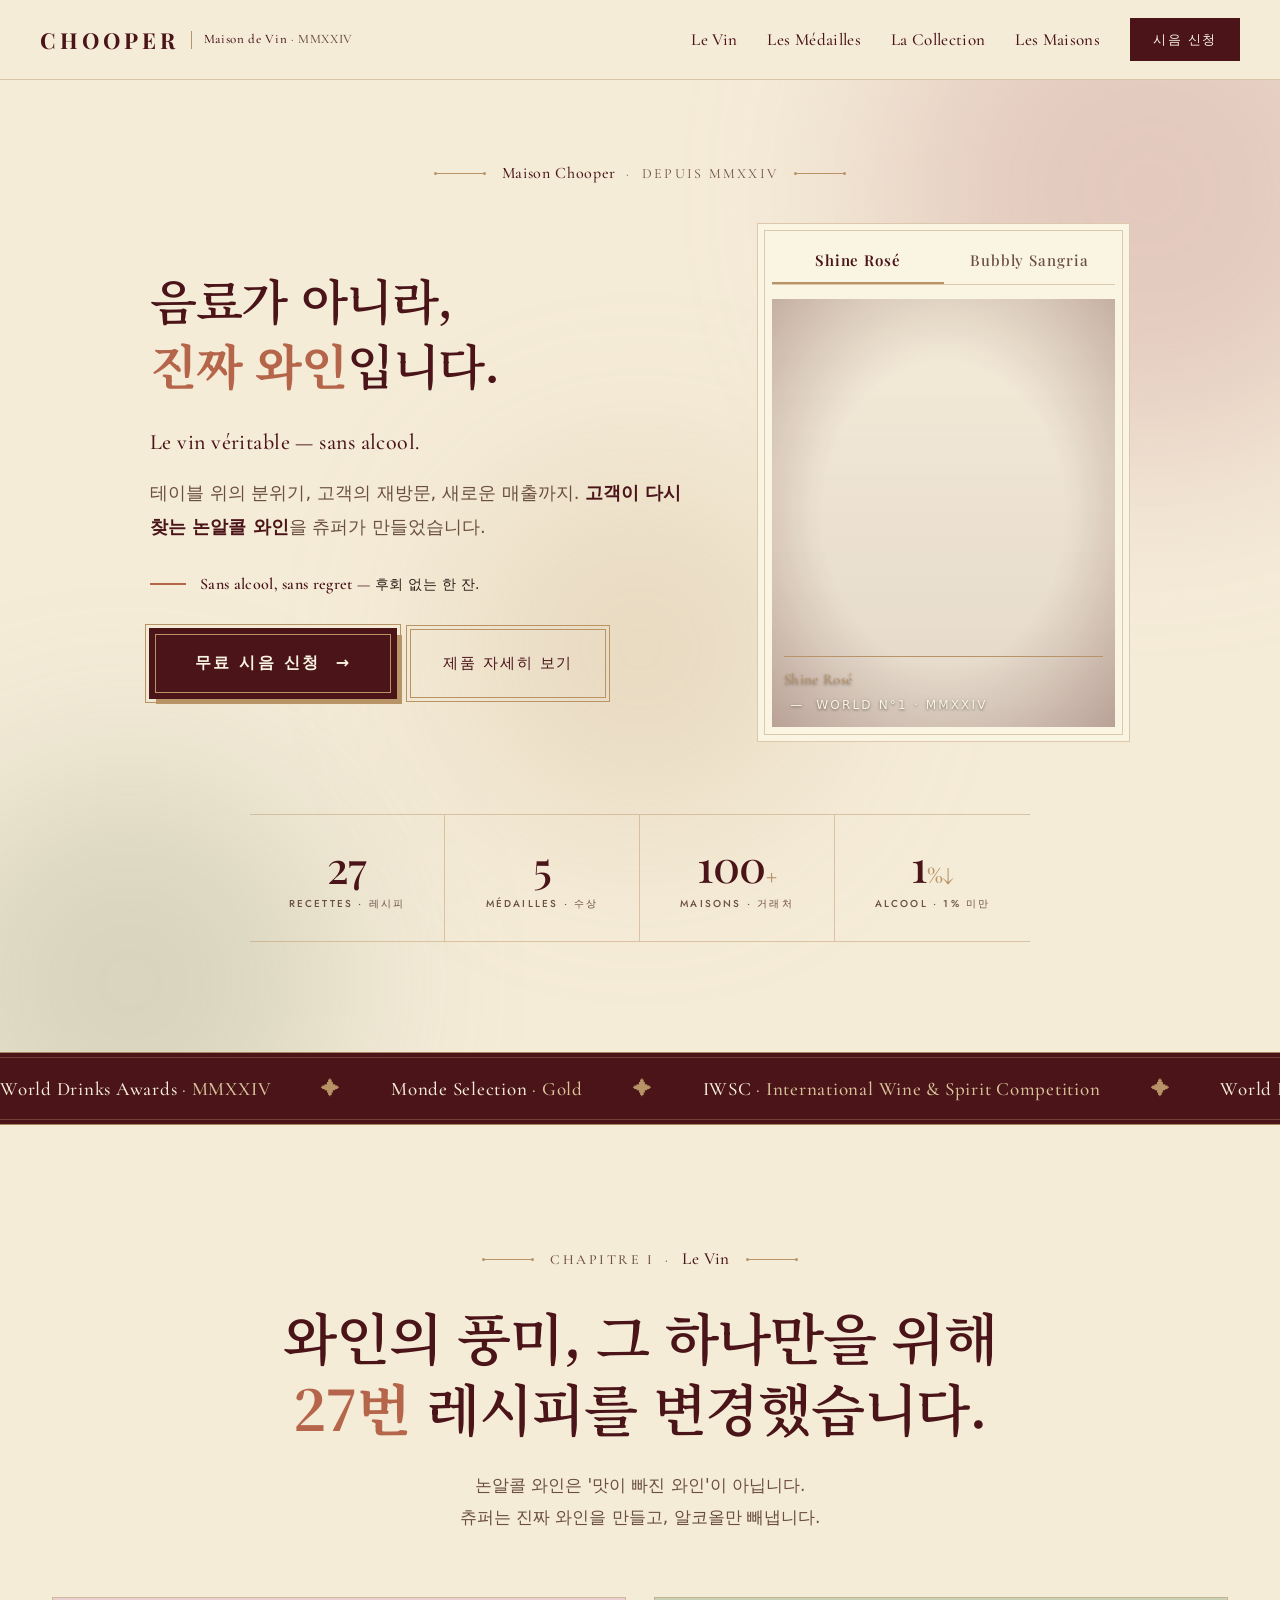
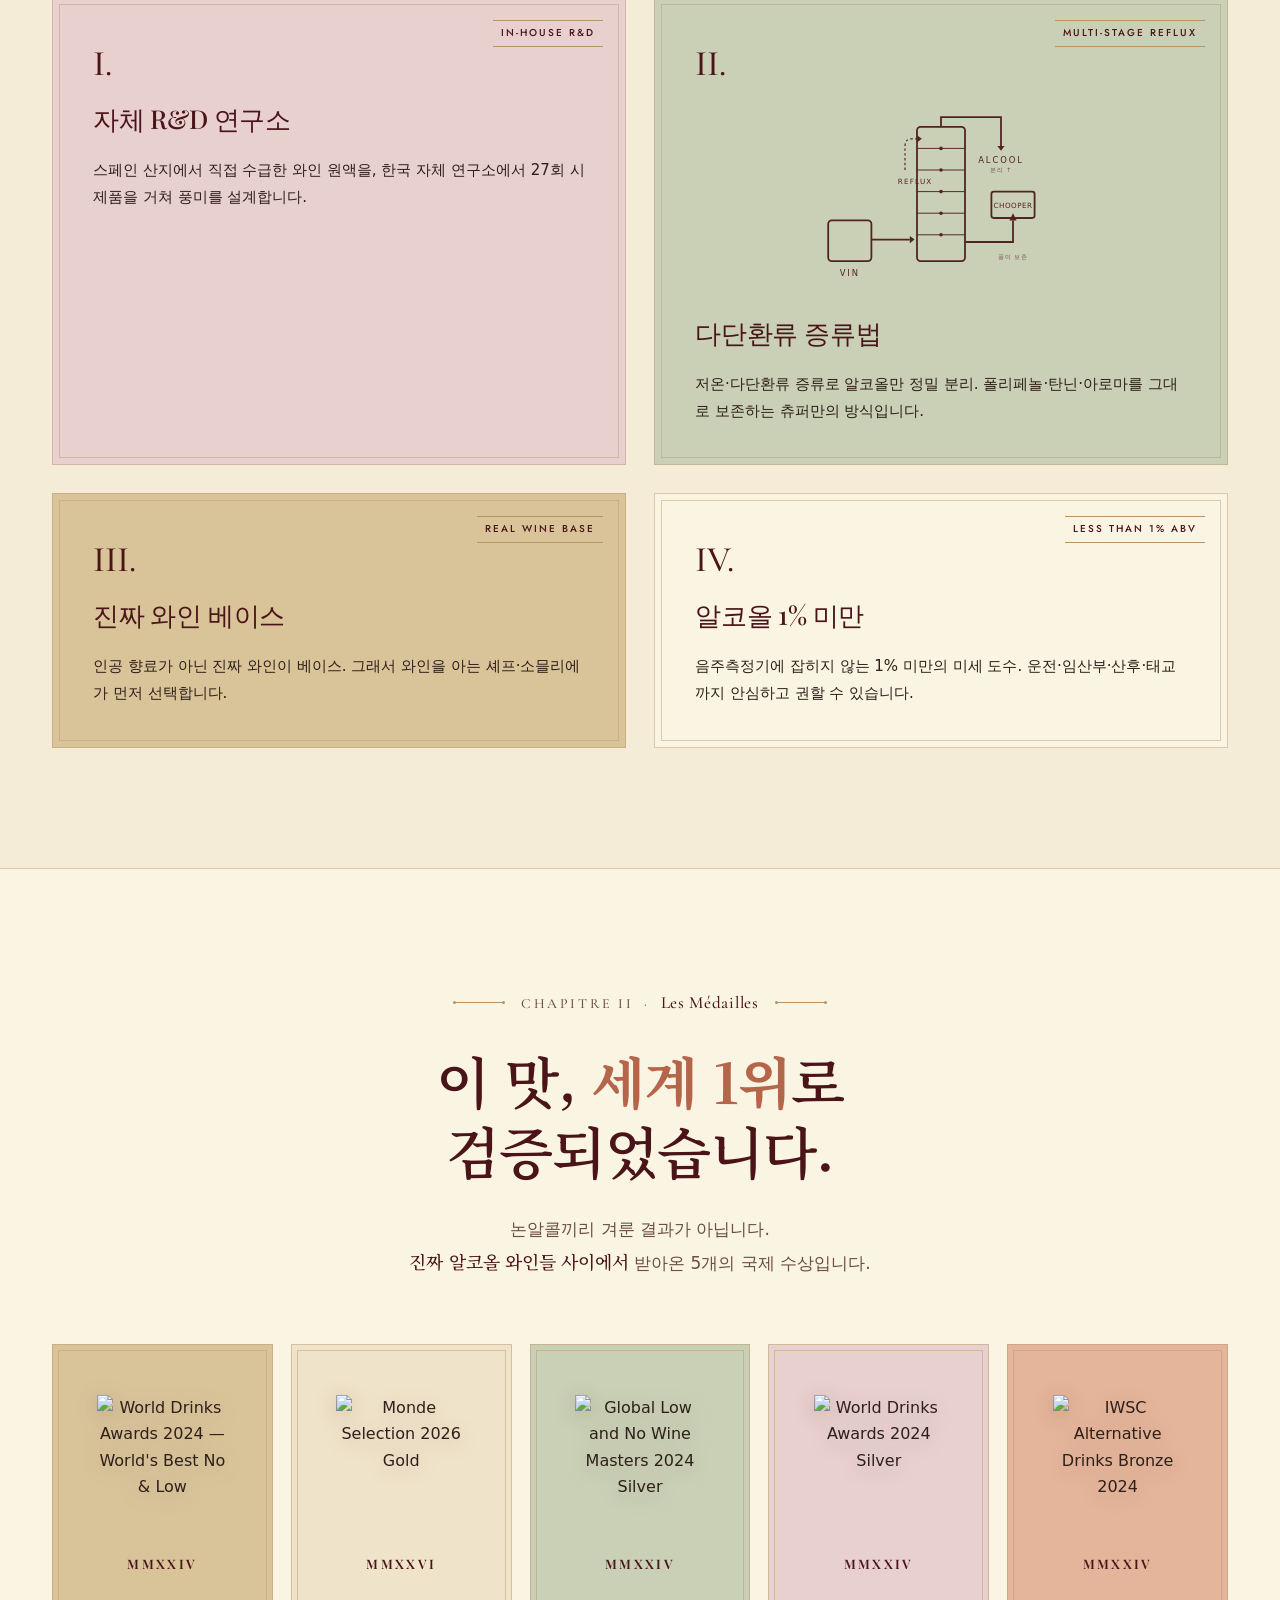
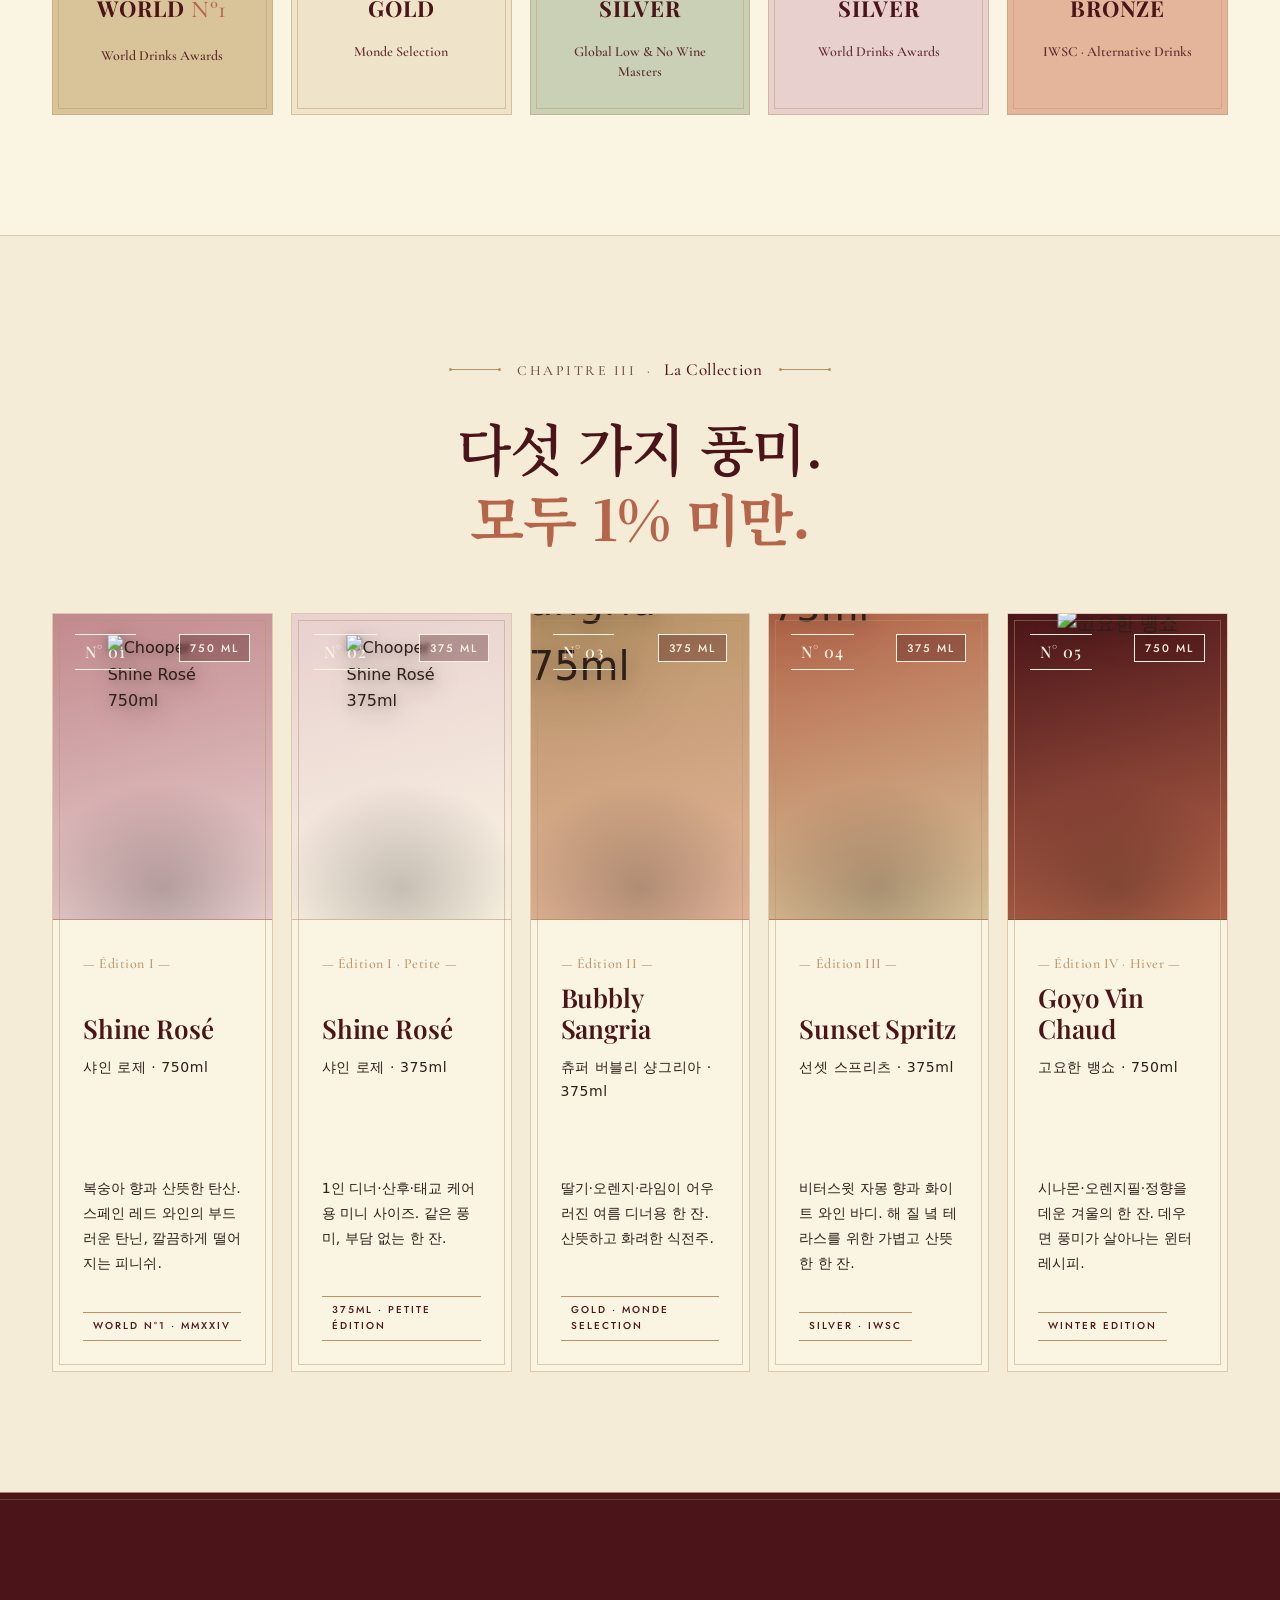
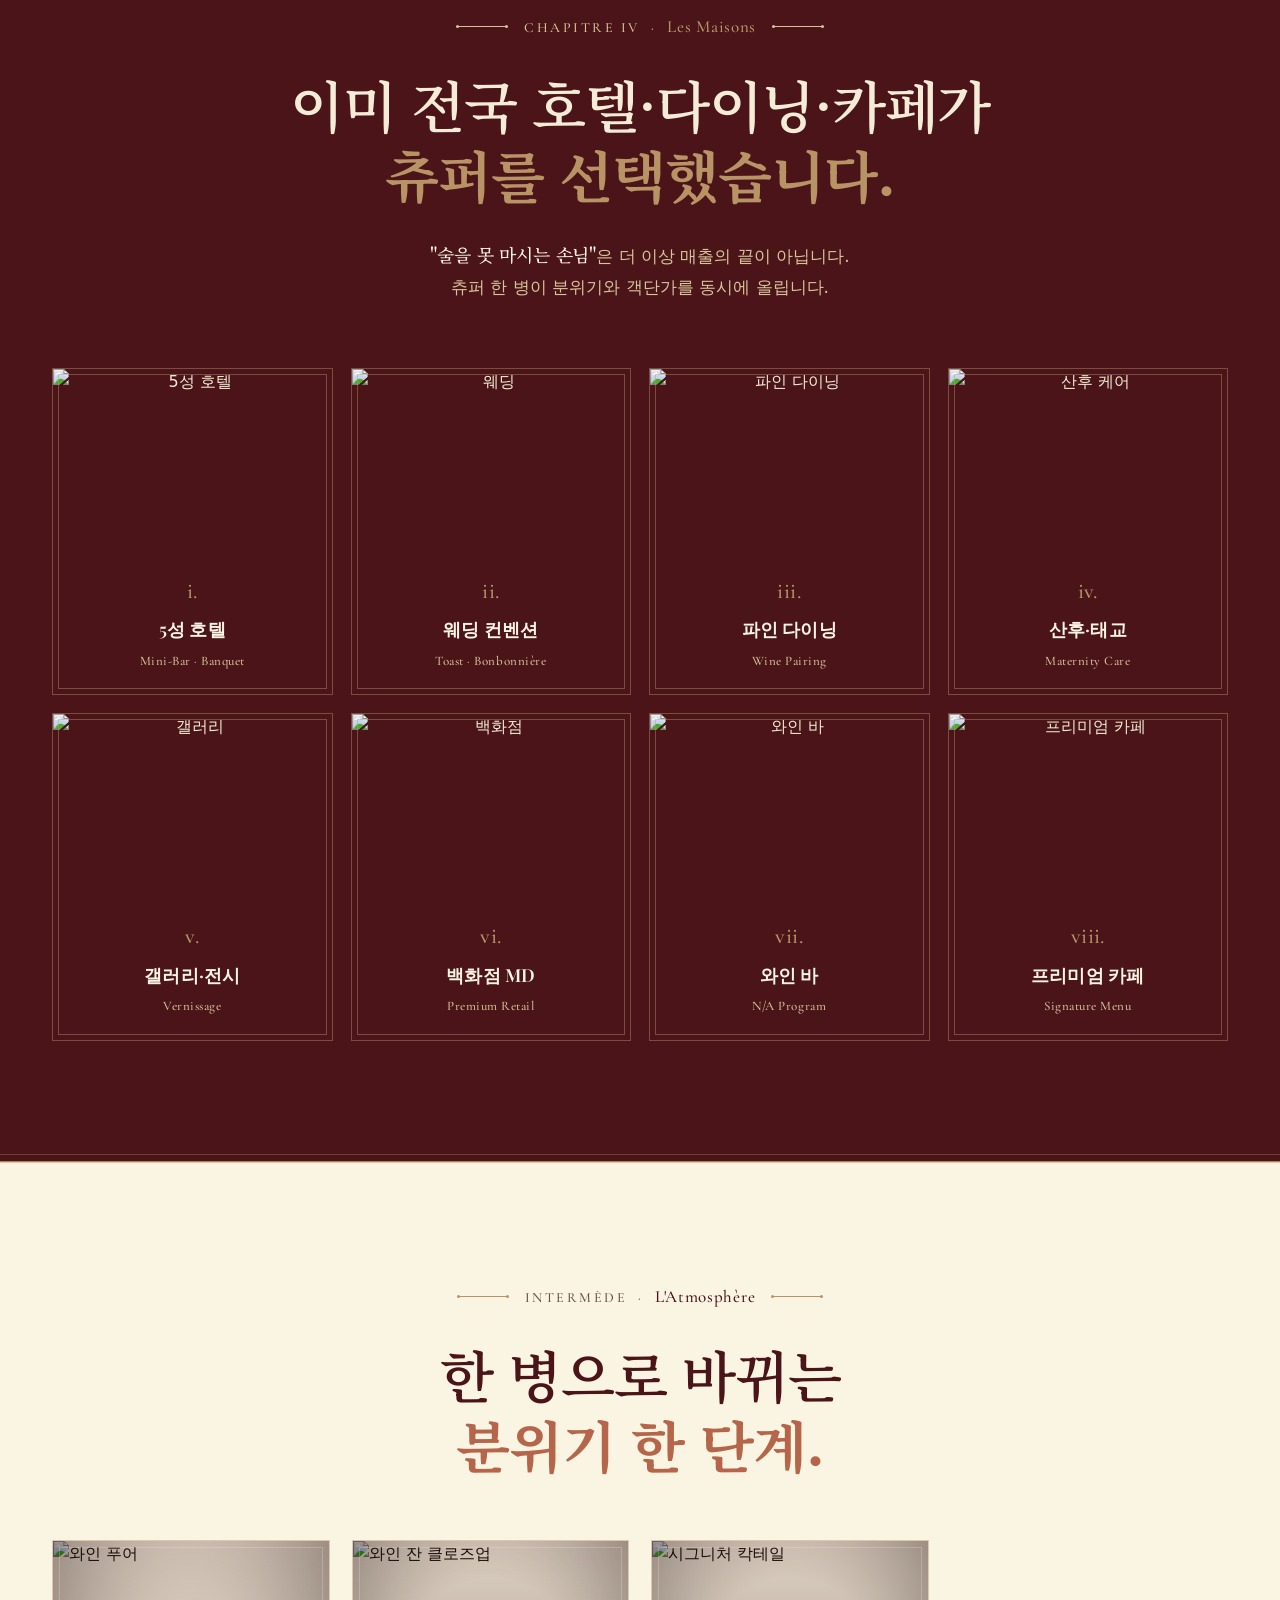
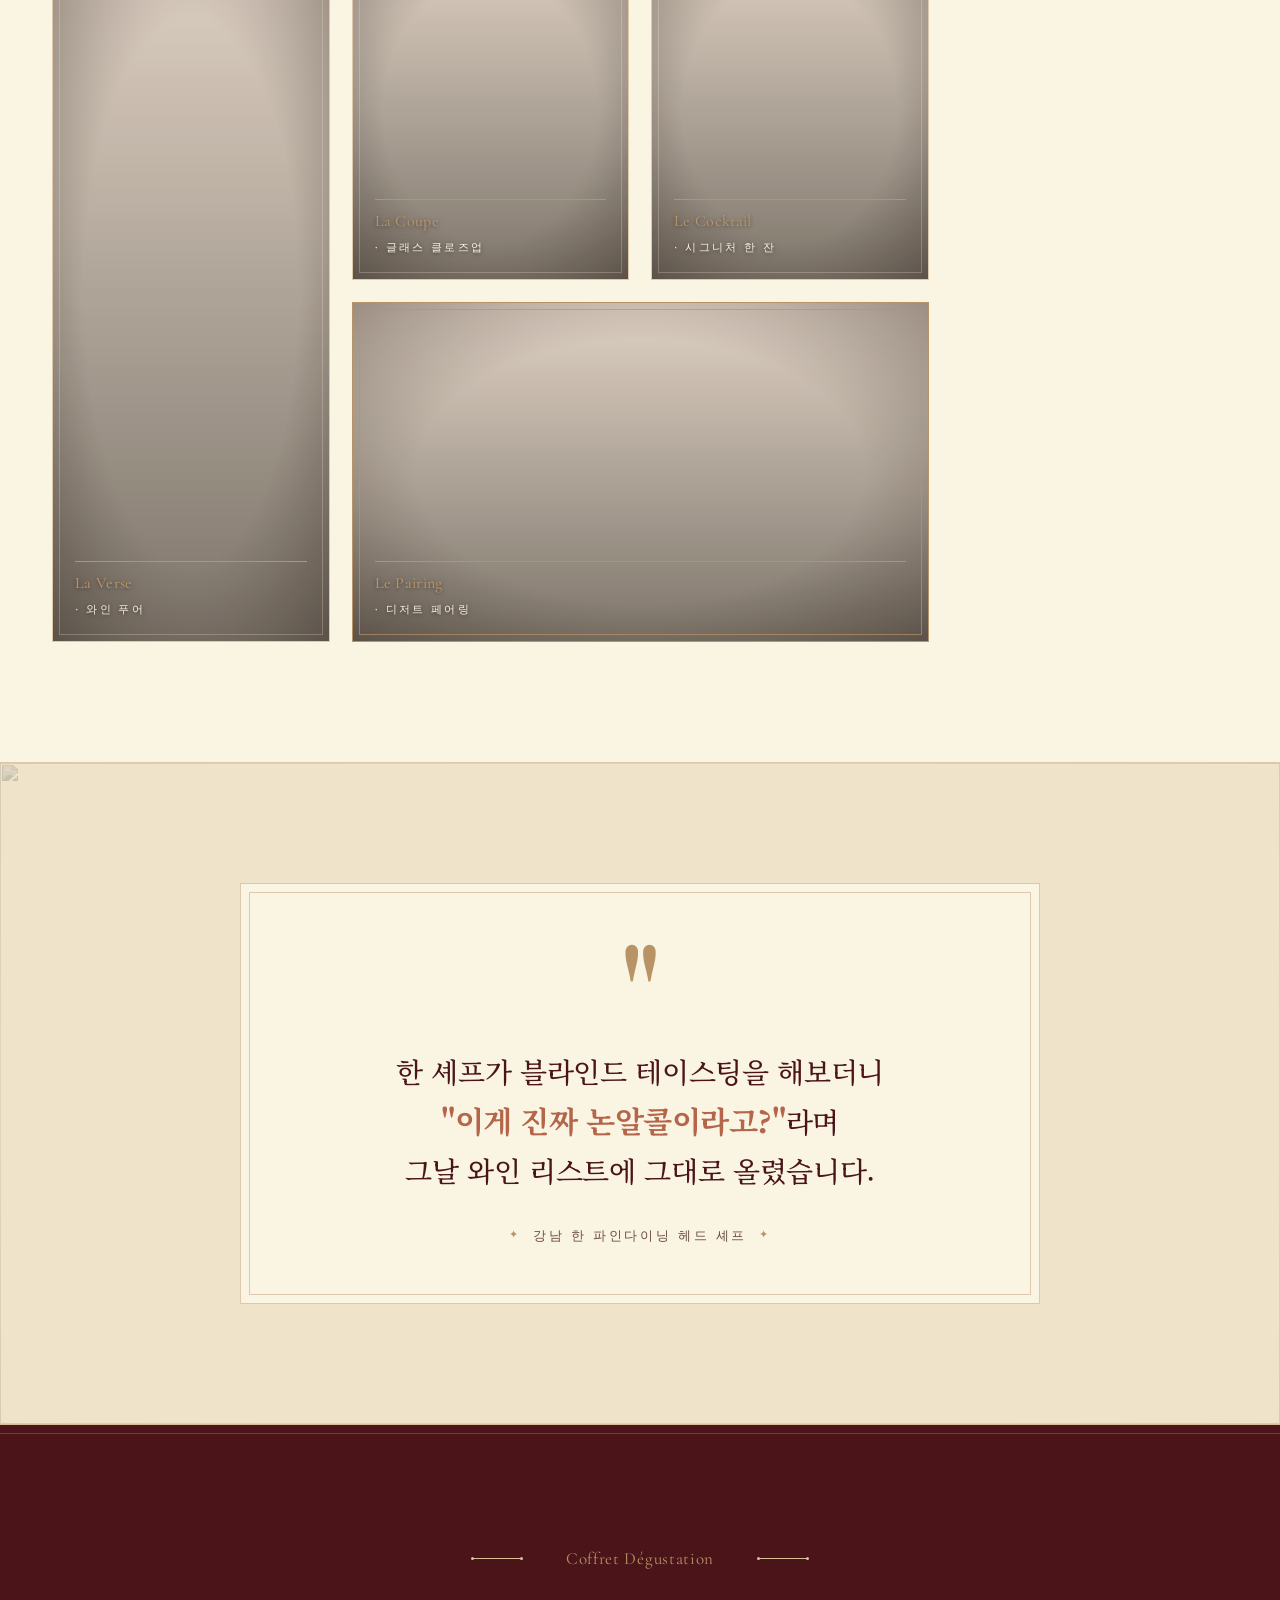
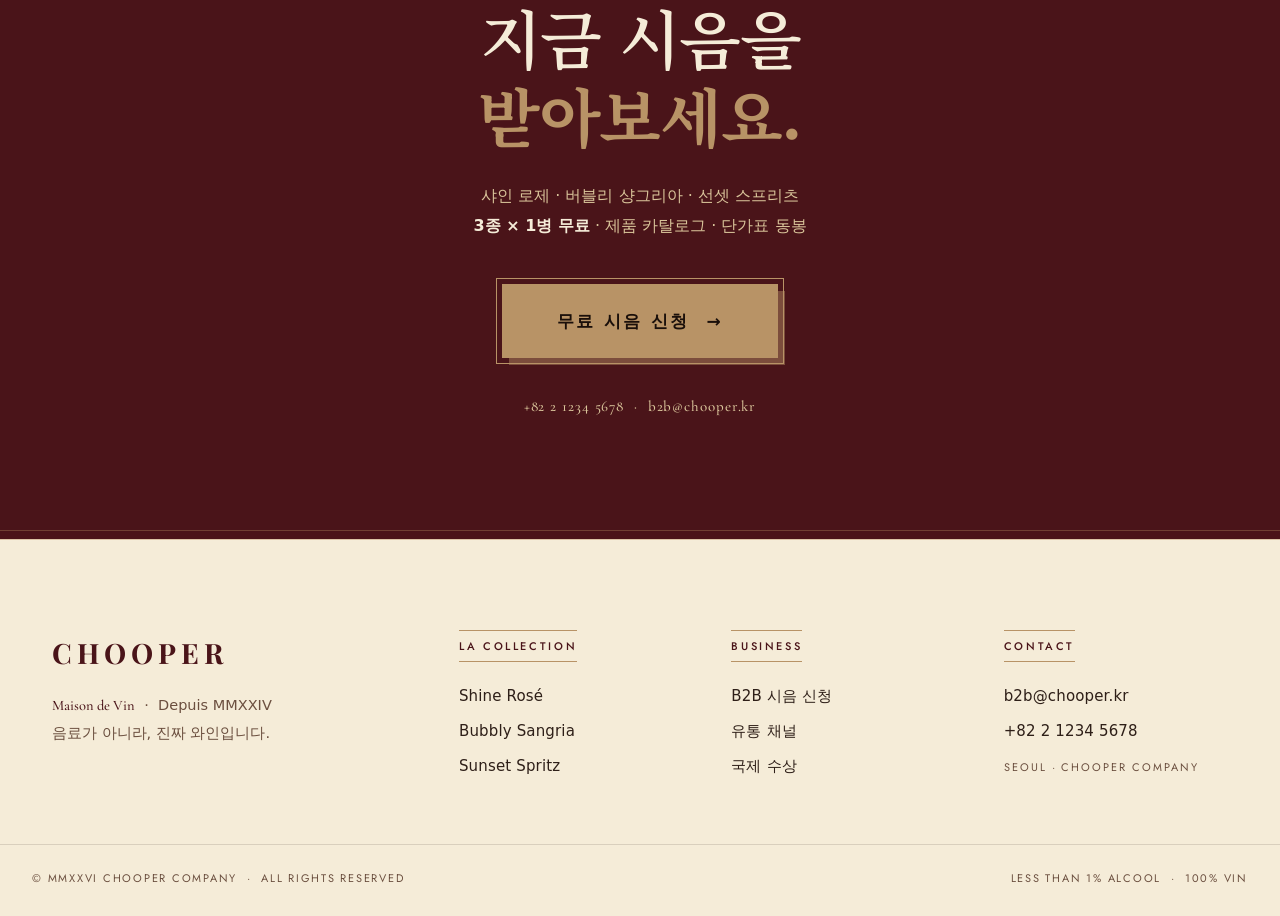
==== index.html @ 91d311ee "feat: 5개 실제 award 로고 (chooper-b2b 참조) + 5종 제품 누끼 Google Drive 호스팅으로 + quote 비디오 제거 - 메달 5장 모두 실제 PNG" ====
<!DOCTYPE html>
<html lang="ko">
<head>
<meta charset="UTF-8" />
<meta name="viewport" content="width=device-width, initial-scale=1.0" />
<title>CHOOPER · 음료가 아니라, 진짜 와인입니다 — B2B</title>
<meta name="description" content="고객이 다시 찾는 논알콜 와인. 테이블 위의 분위기, 고객의 재방문, 새로운 매출까지. 호텔·다이닝·카페·리조트 B2B 공급." />
<meta property="og:title" content="CHOOPER · Maison de Vin" />
<meta property="og:description" content="음료가 아니라, 진짜 와인입니다." />
<link rel="preconnect" href="https://fonts.googleapis.com">
<link rel="preconnect" href="https://fonts.gstatic.com" crossorigin>
<link href="https://fonts.googleapis.com/css2?family=Playfair+Display:ital,wght@0,400;0,500;0,700;0,900;1,400;1,500;1,700&family=Cormorant+Garamond:ital,wght@0,400;0,500;1,400;1,500;1,600&family=Jost:wght@300;400;500;600&family=Pretendard:wght@300;400;500;600;700;900&family=Noto+Serif+KR:wght@400;500;600;700;900&display=swap" rel="stylesheet">
<link rel="stylesheet" href="styles.css">
</head>
<body>

<!-- ─────────── NAV ─────────── -->
<header class="nav">
  <a href="#" class="brand">
    <span class="brand-name">CHOOPER</span>
    <span class="brand-divider"></span>
    <span class="brand-tag"><i>Maison de Vin</i> · MMXXIV</span>
  </a>
  <nav class="nav-links">
    <a href="#why">Le Vin</a>
    <a href="#awards">Les Médailles</a>
    <a href="#products">La Collection</a>
    <a href="#use">Les Maisons</a>
    <a href="inquiry.html" class="nav-cta">시음 신청</a>
  </nav>
</header>

<!-- ─────────── HERO ─────────── -->
<section class="hero">
  <div class="hero-bg">
    <span class="blob blob-pink"></span>
    <span class="blob blob-olive"></span>
    <span class="blob blob-mustard"></span>
  </div>

  <div class="hero-inner">
    <div class="hero-presenting">
      <span class="gold-rule"></span>
      <span><i>Maison Chooper</i> &nbsp;·&nbsp; Depuis MMXXIV</span>
      <span class="gold-rule"></span>
    </div>

    <div class="hero-grid">
      <div class="hero-copy">
        <h1 class="hero-h1">
          음료가 아니라,<br>
          <em>진짜 와인</em><span class="kr-up">입니다.</span>
        </h1>

        <p class="hero-sub">
          <i>Le vin véritable — sans alcool.</i>
          테이블 위의 분위기, 고객의 재방문, 새로운 매출까지.
          <b>고객이 다시 찾는 논알콜 와인</b>을 츄퍼가 만들었습니다.
        </p>

        <div class="hero-wit">
          <span class="wit-rule"></span>
          <span><i>Sans alcool, sans regret —</i> 후회 없는 한 잔.</span>
        </div>

        <div class="hero-cta">
          <a href="inquiry.html" class="btn-primary">무료 시음 신청 &nbsp;→</a>
          <a href="#why" class="btn-ghost">제품 자세히 보기</a>
        </div>
      </div>

      <figure class="hero-photo">
        <div class="hero-tabs">
          <button class="hero-tab active" data-video="rose" type="button">Shine Rosé</button>
          <button class="hero-tab" data-video="bubbly" type="button">Bubbly Sangria</button>
        </div>
        <div class="hero-photo-inner">
          <video id="vid-rose" class="hero-vid active" src="video/shine-rose.mp4" autoplay loop muted playsinline preload="auto"></video>
          <video id="vid-bubbly" class="hero-vid" src="video/bubbly.mp4" loop muted playsinline preload="metadata"></video>
        </div>
        <figcaption><span id="hero-caption-name"><i>Shine Rosé</i></span> &nbsp;—&nbsp; <span id="hero-caption-award">World N°1 · MMXXIV</span></figcaption>
      </figure>
    </div>

    <div class="hero-tickers">
      <div class="tk"><b>27</b><span>Recettes · 레시피</span></div>
      <div class="tk"><b>5</b><span>Médailles · 수상</span></div>
      <div class="tk"><b>100<i>+</i></b><span>Maisons · 거래처</span></div>
      <div class="tk"><b>1<i>%↓</i></b><span>Alcool · 1% 미만</span></div>
    </div>
  </div>
</section>

<!-- ─────────── MARQUEE ─────────── -->
<section class="marquee" aria-hidden="true">
  <div class="m-track">
    <span><i>World Drinks Awards</i> · MMXXIV</span>
    <span class="m-dot">✦</span>
    <span><i>Monde Selection</i> · Gold</span>
    <span class="m-dot">✦</span>
    <span><i>IWSC</i> · International Wine & Spirit Competition</span>
    <span class="m-dot">✦</span>
    <span><i>World Beverage Innovation Awards</i></span>
    <span class="m-dot">✦</span>
    <span>100+ Hôtels &amp; Maisons</span>
    <span class="m-dot">✦</span>
  </div>
</section>

<!-- ─────────── WHY ─────────── -->
<section id="why" class="why">
  <div class="container">
    <div class="chapter-mark"><span class="gold-rule"></span><span>Chapitre I &nbsp;·&nbsp; <i>Le Vin</i></span><span class="gold-rule"></span></div>
    <h2 class="h2">
      와인의 풍미, 그 하나만을 위해<br>
      <em>27번</em> 레시피를 변경했습니다.
    </h2>
    <p class="lede">
      논알콜 와인은 '맛이 빠진 와인'이 아닙니다.<br>
      츄퍼는 진짜 와인을 만들고, 알코올만 빼냅니다.
    </p>

    <div class="why-grid">
      <div class="card card-pink">
        <span class="card-num">I.</span>
        <h3>자체 R&amp;D 연구소</h3>
        <p>스페인 산지에서 직접 수급한 와인 원액을, 한국 자체 연구소에서 27회 시제품을 거쳐 풍미를 설계합니다.</p>
        <span class="card-tag">In-House R&amp;D</span>
      </div>

      <div class="card card-olive card-tech">
        <span class="card-num">II.</span>
        <svg class="tech-diagram" viewBox="0 0 200 140" aria-hidden="true">
          <!-- 와인 탱크 -->
          <rect x="6" y="92" width="36" height="34" rx="3" fill="none" stroke="currentColor" stroke-width="1.5"/>
          <text x="24" y="138" text-anchor="middle" font-size="7" letter-spacing="1.6" fill="currentColor">VIN</text>
          <!-- 입력 라인 -->
          <path d="M42 108 L74 108" stroke="currentColor" stroke-width="1.5" fill="none"/>
          <polygon points="74,105 78,108 74,111" fill="currentColor"/>
          <!-- 증류 컬럼 (다단) -->
          <rect x="80" y="14" width="40" height="112" rx="3" fill="none" stroke="currentColor" stroke-width="1.5"/>
          <line x1="80" y1="32" x2="120" y2="32" stroke="currentColor" stroke-width="0.8"/>
          <line x1="80" y1="50" x2="120" y2="50" stroke="currentColor" stroke-width="0.8"/>
          <line x1="80" y1="68" x2="120" y2="68" stroke="currentColor" stroke-width="0.8"/>
          <line x1="80" y1="86" x2="120" y2="86" stroke="currentColor" stroke-width="0.8"/>
          <line x1="80" y1="104" x2="120" y2="104" stroke="currentColor" stroke-width="0.8"/>
          <!-- 단별 점 (다단 표시) -->
          <circle cx="100" cy="32" r="1.5" fill="currentColor"/>
          <circle cx="100" cy="50" r="1.5" fill="currentColor"/>
          <circle cx="100" cy="68" r="1.5" fill="currentColor"/>
          <circle cx="100" cy="86" r="1.5" fill="currentColor"/>
          <circle cx="100" cy="104" r="1.5" fill="currentColor"/>
          <!-- 환류 화살표 (위로) -->
          <path d="M70 50 L70 30 Q70 24 76 24 L80 24" stroke="currentColor" stroke-width="1" fill="none" stroke-dasharray="2 2"/>
          <polygon points="80,21 84,24 80,27" fill="currentColor"/>
          <text x="64" y="62" font-size="6" fill="currentColor" letter-spacing="1">REFLUX</text>
          <!-- 상단 알코올 배출 -->
          <path d="M100 14 L100 6 L150 6 L150 30" stroke="currentColor" stroke-width="1.5" fill="none"/>
          <polygon points="147,30 150,34 153,30" fill="currentColor"/>
          <text x="150" y="44" text-anchor="middle" font-size="7" letter-spacing="1.6" fill="currentColor">ALCOOL</text>
          <text x="150" y="52" text-anchor="middle" font-size="5" letter-spacing="0.6" opacity="0.7" fill="currentColor">분리 ↑</text>
          <!-- 하단 풍미 보존 출력 -->
          <path d="M120 110 L160 110 L160 92" stroke="currentColor" stroke-width="1.5" fill="none"/>
          <polygon points="157,92 160,86 163,92" fill="currentColor"/>
          <rect x="142" y="68" width="36" height="22" rx="2" fill="none" stroke="currentColor" stroke-width="1.5"/>
          <text x="160" y="82" text-anchor="middle" font-size="6" fill="currentColor" letter-spacing="0.4">CHOOPER</text>
          <text x="160" y="124" text-anchor="middle" font-size="5" letter-spacing="0.6" opacity="0.7" fill="currentColor">풍미 보존</text>
        </svg>
        <h3>다단환류 증류법</h3>
        <p>저온·다단환류 증류로 알코올만 정밀 분리. 폴리페놀·탄닌·아로마를 그대로 보존하는 츄퍼만의 방식입니다.</p>
        <span class="card-tag">Multi-Stage Reflux</span>
      </div>

      <div class="card card-mustard">
        <span class="card-num">III.</span>
        <h3>진짜 와인 베이스</h3>
        <p>인공 향료가 아닌 진짜 와인이 베이스. 그래서 와인을 아는 셰프·소믈리에가 먼저 선택합니다.</p>
        <span class="card-tag">Real Wine Base</span>
      </div>

      <div class="card card-cream">
        <span class="card-num">IV.</span>
        <h3>알코올 1% 미만</h3>
        <p>음주측정기에 잡히지 않는 1% 미만의 미세 도수. 운전·임산부·산후·태교까지 안심하고 권할 수 있습니다.</p>
        <span class="card-tag">Less than 1% ABV</span>
      </div>
    </div>
  </div>
</section>

<!-- ─────────── AWARDS ─────────── -->
<section id="awards" class="awards">
  <div class="container">
    <div class="chapter-mark"><span class="gold-rule"></span><span>Chapitre II &nbsp;·&nbsp; <i>Les Médailles</i></span><span class="gold-rule"></span></div>
    <h2 class="h2">
      이 맛, <em>세계 1위</em>로<br>
      검증되었습니다.
    </h2>
    <p class="lede">
      논알콜끼리 겨룬 결과가 아닙니다.<br>
      <i>진짜 알코올 와인들 사이에서</i> 받아온 5개의 국제 수상입니다.
    </p>

    <div class="medals">
      <div class="medal medal-1 medal-with-logo">
        <img class="m-logo" src="https://lh3.googleusercontent.com/d/1xHlqAqcLj_F975fXRZ3bAoFTgEt5tAhj=w900" alt="World Drinks Awards 2024 — World's Best No & Low" loading="lazy">
        <span class="m-yr">MMXXIV</span>
        <span class="m-rank">World <i>N°1</i></span>
        <span class="m-name">World Drinks Awards</span>
      </div>
      <div class="medal medal-2 medal-with-logo">
        <img class="m-logo" src="https://lh3.googleusercontent.com/d/1CxA4COKydBaOeVY8ww-uJtNTHr5DHcA2=w900" alt="Monde Selection 2026 Gold" loading="lazy">
        <span class="m-yr">MMXXVI</span>
        <span class="m-rank">Gold</span>
        <span class="m-name">Monde Selection</span>
      </div>
      <div class="medal medal-3 medal-with-logo">
        <img class="m-logo" src="https://lh3.googleusercontent.com/d/1b4nghU2fhVC0bUCBzkXSr4HAJaXQxaWm=w900" alt="Global Low and No Wine Masters 2024 Silver" loading="lazy">
        <span class="m-yr">MMXXIV</span>
        <span class="m-rank">Silver</span>
        <span class="m-name">Global Low &amp; No Wine Masters</span>
      </div>
      <div class="medal medal-4 medal-with-logo">
        <img class="m-logo" src="https://lh3.googleusercontent.com/d/1NbJKW-zA_pNgmdJ8OjhEU0WY-f1wxhBK=w900" alt="World Drinks Awards 2024 Silver" loading="lazy">
        <span class="m-yr">MMXXIV</span>
        <span class="m-rank">Silver</span>
        <span class="m-name">World Drinks Awards</span>
      </div>
      <div class="medal medal-5 medal-with-logo">
        <img class="m-logo" src="https://lh3.googleusercontent.com/d/1jtC5ajBIyBz2ENyO2jsfCRqafJVT9pPM=w900" alt="IWSC Alternative Drinks Bronze 2024" loading="lazy">
        <span class="m-yr">MMXXIV</span>
        <span class="m-rank">Bronze</span>
        <span class="m-name">IWSC · Alternative Drinks</span>
      </div>
    </div>
  </div>
</section>

<!-- ─────────── COLLECTION ─────────── -->
<section id="products" class="products">
  <div class="container">
    <div class="chapter-mark"><span class="gold-rule"></span><span>Chapitre III &nbsp;·&nbsp; <i>La Collection</i></span><span class="gold-rule"></span></div>
    <h2 class="h2">
      다섯 가지 풍미.<br>
      <em>모두 1% 미만.</em>
    </h2>

    <div class="prod-grid">
      <article class="prod prod-rose prod-large">
        <div class="prod-art">
          <span class="prod-num">N° 01</span>
          <img class="prod-bottle-img" src="https://lh3.googleusercontent.com/d/1oMUecdu6C2fiS-dZTP37cbyCEnZdEurl=w1200" alt="Chooper Shine Rosé 750ml" loading="lazy">
          <span class="prod-vol">750 ml</span>
        </div>
        <div class="prod-body">
          <span class="prod-line">— Édition I —</span>
          <h3>Shine Rosé</h3>
          <p class="prod-kr">샤인 로제 · 750ml</p>
          <p>복숭아 향과 산뜻한 탄산. 스페인 레드 와인의 부드러운 탄닌, 깔끔하게 떨어지는 피니쉬.</p>
          <span class="prod-tag">World N°1 · MMXXIV</span>
        </div>
      </article>

      <article class="prod prod-rose-mini">
        <div class="prod-art">
          <span class="prod-num">N° 02</span>
          <img class="prod-bottle-img mini" src="https://lh3.googleusercontent.com/d/18q6f-mSDdOrornAbWXMPbrYy4Dpsvf-R=w1200" alt="Chooper Shine Rosé 375ml" loading="lazy">
          <span class="prod-vol">375 ml</span>
        </div>
        <div class="prod-body">
          <span class="prod-line">— Édition I · Petite —</span>
          <h3>Shine Rosé</h3>
          <p class="prod-kr">샤인 로제 · 375ml</p>
          <p>1인 디너·산후·태교 케어용 미니 사이즈. 같은 풍미, 부담 없는 한 잔.</p>
          <span class="prod-tag">375ml · Petite Édition</span>
        </div>
      </article>

      <article class="prod prod-bubbly">
        <div class="prod-art">
          <span class="prod-num">N° 03</span>
          <img class="prod-bottle-img" src="https://lh3.googleusercontent.com/d/1vaf_n9ryOrh4oCAaSQGv03aTYMnguLIv=w1200" alt="Chooper Bubbly Sangria 375ml" loading="lazy">
          <span class="prod-vol">375 ml</span>
        </div>
        <div class="prod-body">
          <span class="prod-line">— Édition II —</span>
          <h3>Bubbly Sangria</h3>
          <p class="prod-kr">츄퍼 버블리 샹그리아 · 375ml</p>
          <p>딸기·오렌지·라임이 어우러진 여름 디너용 한 잔. 산뜻하고 화려한 식전주.</p>
          <span class="prod-tag">Gold · Monde Selection</span>
        </div>
      </article>

      <article class="prod prod-spritz">
        <div class="prod-art">
          <span class="prod-num">N° 04</span>
          <img class="prod-bottle-img" src="https://lh3.googleusercontent.com/d/1dmJK1LWDiA-38TvaxeLZL8UWbQugmbmI=w1200" alt="Chooper Sunset Spritz 375ml" loading="lazy">
          <span class="prod-vol">375 ml</span>
        </div>
        <div class="prod-body">
          <span class="prod-line">— Édition III —</span>
          <h3>Sunset Spritz</h3>
          <p class="prod-kr">선셋 스프리츠 · 375ml</p>
          <p>비터스윗 자몽 향과 화이트 와인 바디. 해 질 녘 테라스를 위한 가볍고 산뜻한 한 잔.</p>
          <span class="prod-tag">Silver · IWSC</span>
        </div>
      </article>

      <article class="prod prod-mulled">
        <div class="prod-art">
          <span class="prod-num">N° 05</span>
          <img class="prod-bottle-img" src="https://lh3.googleusercontent.com/d/1eNuLoHHwdOi08FYJvpd5E3mpoZ5OQtlQ=w1200" alt="고요한 뱅쇼" loading="lazy">
          <span class="prod-vol">750 ml</span>
        </div>
        <div class="prod-body">
          <span class="prod-line">— Édition IV · Hiver —</span>
          <h3>Goyo Vin Chaud</h3>
          <p class="prod-kr">고요한 뱅쇼 · 750ml</p>
          <p>시나몬·오렌지필·정향을 데운 겨울의 한 잔. 데우면 풍미가 살아나는 윈터 레시피.</p>
          <span class="prod-tag">Winter Edition</span>
        </div>
      </article>
    </div>
  </div>
</section>

<!-- ─────────── USE ─────────── -->
<section id="use" class="use">
  <div class="container">
    <div class="chapter-mark light"><span class="gold-rule light"></span><span>Chapitre IV &nbsp;·&nbsp; <i>Les Maisons</i></span><span class="gold-rule light"></span></div>
    <h2 class="h2">
      이미 전국 호텔·다이닝·카페가<br>
      <em>츄퍼를 선택했습니다.</em>
    </h2>
    <p class="lede light">
      <i>"술을 못 마시는 손님"</i>은 더 이상 매출의 끝이 아닙니다.<br>
      츄퍼 한 병이 분위기와 객단가를 동시에 올립니다.
    </p>

    <div class="use-grid">
      <figure class="use-cell">
        <div class="use-photo"><img src="https://images.unsplash.com/photo-1551882547-ff40c63fe5fa?w=600&q=85&auto=format&fit=crop" alt="5성 호텔" loading="lazy" /></div>
        <span class="use-num">i.</span>
        <span class="use-title">5성 호텔</span>
        <span class="use-sub">Mini-Bar · Banquet</span>
      </figure>
      <figure class="use-cell">
        <div class="use-photo"><img src="https://images.unsplash.com/photo-1519741497674-611481863552?w=600&q=85&auto=format&fit=crop" alt="웨딩" loading="lazy" /></div>
        <span class="use-num">ii.</span>
        <span class="use-title">웨딩 컨벤션</span>
        <span class="use-sub">Toast · Bonbonnière</span>
      </figure>
      <figure class="use-cell">
        <div class="use-photo"><img src="https://images.unsplash.com/photo-1414235077428-338989a2e8c0?w=600&q=85&auto=format&fit=crop" alt="파인 다이닝" loading="lazy" /></div>
        <span class="use-num">iii.</span>
        <span class="use-title">파인 다이닝</span>
        <span class="use-sub">Wine Pairing</span>
      </figure>
      <figure class="use-cell">
        <div class="use-photo"><img src="https://images.unsplash.com/photo-1556909114-f6e7ad7d3136?w=600&q=85&auto=format&fit=crop" alt="산후 케어" loading="lazy" /></div>
        <span class="use-num">iv.</span>
        <span class="use-title">산후·태교</span>
        <span class="use-sub">Maternity Care</span>
      </figure>
      <figure class="use-cell">
        <div class="use-photo"><img src="https://images.unsplash.com/photo-1515187029135-18ee286d815b?w=600&q=85&auto=format&fit=crop" alt="갤러리" loading="lazy" /></div>
        <span class="use-num">v.</span>
        <span class="use-title">갤러리·전시</span>
        <span class="use-sub">Vernissage</span>
      </figure>
      <figure class="use-cell">
        <div class="use-photo"><img src="https://images.unsplash.com/photo-1567521464027-f127ff144326?w=600&q=85&auto=format&fit=crop" alt="백화점" loading="lazy" /></div>
        <span class="use-num">vi.</span>
        <span class="use-title">백화점 MD</span>
        <span class="use-sub">Premium Retail</span>
      </figure>
      <figure class="use-cell">
        <div class="use-photo"><img src="https://images.unsplash.com/photo-1568213816046-0ee1c42bd559?w=600&q=85&auto=format&fit=crop" alt="와인 바" loading="lazy" /></div>
        <span class="use-num">vii.</span>
        <span class="use-title">와인 바</span>
        <span class="use-sub">N/A Program</span>
      </figure>
      <figure class="use-cell">
        <div class="use-photo"><img src="https://images.unsplash.com/photo-1554118811-1e0d58224f24?w=600&q=85&auto=format&fit=crop" alt="프리미엄 카페" loading="lazy" /></div>
        <span class="use-num">viii.</span>
        <span class="use-title">프리미엄 카페</span>
        <span class="use-sub">Signature Menu</span>
      </figure>
    </div>
  </div>
</section>

<!-- ─────────── GALLERY ─────────── -->
<section class="gallery">
  <div class="container">
    <div class="chapter-mark"><span class="gold-rule"></span><span>Intermède &nbsp;·&nbsp; <i>L'Atmosphère</i></span><span class="gold-rule"></span></div>
    <h2 class="h2">
      한 병으로 바뀌는<br>
      <em>분위기 한 단계.</em>
    </h2>

    <div class="gal-grid">
      <figure class="gal-cell gal-tall">
        <img src="https://images.unsplash.com/photo-1543699565-003b8adda5fc?w=1000&q=88&auto=format&fit=crop" alt="와인 푸어" loading="lazy" />
        <figcaption><i>La Verse</i> · 와인 푸어</figcaption>
      </figure>
      <figure class="gal-cell">
        <img src="https://images.unsplash.com/photo-1510812431401-41d2bd2722f3?w=900&q=88&auto=format&fit=crop" alt="와인 잔 클로즈업" loading="lazy" />
        <figcaption><i>La Coupe</i> · 글래스 클로즈업</figcaption>
      </figure>
      <figure class="gal-cell">
        <img src="https://images.unsplash.com/photo-1551751299-1b51cab2694c?w=900&q=88&auto=format&fit=crop" alt="시그니처 칵테일" loading="lazy" />
        <figcaption><i>Le Cocktail</i> · 시그니처 한 잔</figcaption>
      </figure>
      <figure class="gal-cell gal-wide gal-video">
        <video src="video/brand-story.mp4" autoplay loop muted playsinline preload="metadata"
               poster="https://images.unsplash.com/photo-1511381939415-e44015466834?w=1400&q=85&auto=format&fit=crop"></video>
        <figcaption><i>Le Pairing</i> · 디저트 페어링</figcaption>
      </figure>
    </div>
  </div>
</section>

<!-- ─────────── QUOTE ─────────── -->
<section class="quote">
  <div class="quote-bg" aria-hidden="true">
    <img src="https://images.unsplash.com/photo-1543699565-003b8adda5fc?w=1600&q=85&auto=format&fit=crop" alt="" loading="lazy" />
  </div>
  <div class="container quote-inner">
    <div class="q-frame">
      <span class="q-mark">"</span>
      <p class="q-text">
        한 셰프가 블라인드 테이스팅을 해보더니<br>
        <em>"이게 진짜 논알콜이라고?"</em>라며<br>
        그날 와인 리스트에 그대로 올렸습니다.
      </p>
      <span class="q-author"><span class="ornament">✦</span> 강남 한 파인다이닝 헤드 셰프 <span class="ornament">✦</span></span>
    </div>
  </div>
</section>

<!-- ─────────── CTA ─────────── -->
<section class="cta">
  <div class="container cta-inner">
    <div class="cta-marquee"><span class="gold-rule light"></span>&nbsp;<i>Coffret Dégustation</i>&nbsp;<span class="gold-rule light"></span></div>
    <h2 class="cta-h">
      지금 시음을<br>
      <em>받아보세요.</em>
    </h2>
    <p class="cta-sub">
      샤인 로제 · 버블리 샹그리아 · 선셋 스프리츠<br>
      <b>3종 × 1병 무료</b> · 제품 카탈로그 · 단가표 동봉
    </p>
    <a href="inquiry.html" class="btn-big">무료 시음 신청 &nbsp;→</a>
    <p class="cta-foot">+82 2 1234 5678 &nbsp;·&nbsp; b2b@chooper.kr</p>
  </div>
</section>

<!-- ─────────── FOOTER ─────────── -->
<footer class="footer">
  <div class="container foot-grid">
    <div>
      <span class="brand-name">CHOOPER</span>
      <p class="foot-tag"><i>Maison de Vin</i> &nbsp;·&nbsp; Depuis MMXXIV<br>음료가 아니라, 진짜 와인입니다.</p>
    </div>
    <div class="foot-col">
      <h4>La Collection</h4>
      <a href="#products">Shine Rosé</a>
      <a href="#products">Bubbly Sangria</a>
      <a href="#products">Sunset Spritz</a>
    </div>
    <div class="foot-col">
      <h4>Business</h4>
      <a href="inquiry.html">B2B 시음 신청</a>
      <a href="#use">유통 채널</a>
      <a href="#awards">국제 수상</a>
    </div>
    <div class="foot-col">
      <h4>Contact</h4>
      <a href="mailto:b2b@chooper.kr">b2b@chooper.kr</a>
      <a href="tel:02-1234-5678">+82 2 1234 5678</a>
      <span class="foot-meta">Seoul · Chooper Company</span>
    </div>
  </div>
  <div class="foot-bottom">
    <span>© MMXXVI CHOOPER COMPANY &nbsp;·&nbsp; All Rights Reserved</span>
    <span>Less than 1% Alcool &nbsp;·&nbsp; 100% Vin</span>
  </div>
</footer>

<script>
  // Hero 영상 토글 — Shine Rosé / Bubbly Sangria
  (function(){
    const tabs = document.querySelectorAll('.hero-tab');
    const vids = {
      rose:   document.getElementById('vid-rose'),
      bubbly: document.getElementById('vid-bubbly')
    };
    const captionName = {
      rose:   '<i>Shine Rosé</i>',
      bubbly: '<i>Bubbly Sangria</i>'
    };
    const captionAward = {
      rose:   'World N°1 · MMXXIV',
      bubbly: 'Gold · Monde Selection'
    };
    const nameEl  = document.getElementById('hero-caption-name');
    const awardEl = document.getElementById('hero-caption-award');
    tabs.forEach(tab => {
      tab.addEventListener('click', () => {
        const key = tab.dataset.video;
        tabs.forEach(t => t.classList.toggle('active', t === tab));
        Object.entries(vids).forEach(([k, v]) => {
          if (!v) return;
          if (k === key) { v.classList.add('active'); v.currentTime = 0; v.play().catch(()=>{}); }
          else { v.classList.remove('active'); v.pause(); }
        });
        if (nameEl)  nameEl.innerHTML  = captionName[key];
        if (awardEl) awardEl.textContent = captionAward[key];
      });
    });
  })();
</script>
</body>
</html>
<!-- deploy-trigger: 1779545593 -->
---- styles.css ----
/* ═══════════════════════════════════════════════
   MAISON CHOOPER · Bordeaux × Marrakesh Luxury
   ═══════════════════════════════════════════════ */

:root {
  /* Palette — 깊은 와이너리 + 모로코 룸 */
  --noir:           #1A0F0A;     /* 짙은 에스프레소 */
  --bordeaux:       #4A1419;     /* 진한 보르도 와인 */
  --bordeaux-soft:  #6B2329;
  --champagne:      #B89366;     /* 와인 라벨 골드 */
  --champagne-soft: #D9C49A;
  --gold-leaf:      #A8845C;     /* 더 깊은 골드 */
  --ivory:          #F5ECD8;     /* 따뜻한 페이퍼 */
  --paper:          #FAF4E3;     /* 더 밝은 페이퍼 */
  --cream:          #EFE3C9;
  --terracotta:     #B5654A;     /* 모로코 테라코타 */
  --terracotta-soft:#E4B59A;
  --rose-poudre:    #C2898E;     /* 로즈 푸드레 */
  --rose-soft:      #E8D0CF;
  --sage:           #7B8767;     /* 머스컷 세이지 */
  --sage-soft:      #C9D0B5;
  --ink:            #2E1F18;
  --ink-soft:       #6B4F3F;
  --line:           rgba(46, 31, 24, .14);
  --line-gold:      rgba(184, 147, 102, .45);

  /* Fonts */
  --kr:        'Pretendard', 'Noto Sans KR', system-ui, sans-serif;
  --kr-serif:  'Noto Serif KR', 'Playfair Display', Georgia, serif;
  --display:   'Playfair Display', 'Cormorant Garamond', Georgia, serif;
  --italic:    'Cormorant Garamond', 'Playfair Display', Georgia, serif;
  --sans:      'Jost', system-ui, sans-serif;

  --ease: cubic-bezier(.4, 0, .2, 1);
}

/* ─── 모든 글씨 직립 · 절대 눕히지 않음 ─── */
i, em, cite, address, dfn, var { font-style: normal; }
.kr-up,
.q-author,
.qty-unit,
.qty-name,
.fset-help,
.est-note,
.thanks .hero-sub,
.foot-tag,
.consent {
  font-style: normal;
}

* { box-sizing: border-box; margin: 0; padding: 0; }

html { scroll-behavior: smooth; }

body {
  font-family: var(--kr);
  background: var(--ivory);
  color: var(--ink);
  line-height: 1.65;
  -webkit-font-smoothing: antialiased;
  overflow-x: hidden;
  /* 페이퍼 텍스처 + 미세한 골드 그레인 + 보르도 라이트 노이즈 */
  background-image:
    radial-gradient(ellipse 800px 600px at 20% 10%, rgba(244, 205, 181, .18) 0%, transparent 60%),
    radial-gradient(ellipse 700px 500px at 80% 70%, rgba(194, 137, 142, .12) 0%, transparent 65%),
    radial-gradient(rgba(74, 20, 25, .03) 1px, transparent 1px),
    radial-gradient(rgba(184, 147, 102, .035) 1px, transparent 1px);
  background-size: auto, auto, 28px 28px, 44px 44px;
  background-position: 0 0, 0 0, 0 0, 14px 22px;
  background-attachment: fixed, fixed, scroll, scroll;
}

a { color: inherit; text-decoration: none; }
img { display: block; max-width: 100%; }

.container { max-width: 1240px; margin: 0 auto; padding: 0 32px; }

/* Gold rule — 골드 헤어라인 장식 */
.gold-rule {
  display: inline-block;
  width: 48px;
  height: 1px;
  background: var(--champagne);
  vertical-align: middle;
  position: relative;
}
.gold-rule::before,
.gold-rule::after {
  content: '';
  position: absolute;
  top: -1px;
  width: 3px;
  height: 3px;
  border-radius: 50%;
  background: var(--champagne);
}
.gold-rule::before { left: -2px; }
.gold-rule::after { right: -2px; }
.gold-rule.light { background: var(--champagne-soft); }
.gold-rule.light::before,
.gold-rule.light::after { background: var(--champagne-soft); }

/* ─────────── NAV ─────────── */
.nav {
  position: sticky;
  top: 0;
  z-index: 100;
  display: flex;
  justify-content: space-between;
  align-items: center;
  padding: 18px 40px;
  background: rgba(245, 236, 216, .94);
  backdrop-filter: blur(14px);
  border-bottom: 1px solid var(--line-gold);
}

.brand {
  display: flex;
  align-items: center;
  gap: 12px;
}
.brand-name {
  font-family: var(--display);
  font-weight: 700;
  font-size: 22px;
  letter-spacing: 0.18em;
  color: var(--bordeaux);
}
.brand-divider {
  width: 1px;
  height: 18px;
  background: var(--champagne);
  display: inline-block;
}
.brand-tag {
  font-family: var(--italic);
  font-size: 13px;
  font-weight: 500;
  letter-spacing: 0.05em;
  color: var(--ink-soft);
}
.brand-tag i {
  font-style: normal;
  color: var(--bordeaux);
}

.nav-links {
  display: flex;
  align-items: center;
  gap: 30px;
  font-family: var(--italic);
  font-weight: 500;
  font-style: normal;
  font-size: 17px;
  color: var(--bordeaux);
  letter-spacing: 0.02em;
}
.nav-links a { position: relative; transition: color .2s; }
.nav-links a:not(.nav-cta):hover { color: var(--champagne); }
.nav-links a:not(.nav-cta)::after {
  content: '';
  position: absolute;
  left: 50%;
  bottom: -4px;
  width: 0;
  height: 1px;
  background: var(--champagne);
  transition: width .25s var(--ease), left .25s var(--ease);
}
.nav-links a:not(.nav-cta):hover::after { width: 100%; left: 0; }

.nav-cta {
  font-family: var(--kr);
  font-style: normal;
  background: var(--bordeaux);
  color: var(--paper) !important;
  padding: 10px 22px;
  border-radius: 0;
  border: 1px solid var(--bordeaux);
  font-weight: 500;
  font-size: 13px;
  letter-spacing: 0.12em;
  transition: background .2s var(--ease), color .2s var(--ease);
}
.nav-cta:hover {
  background: var(--champagne);
  color: var(--noir) !important;
  border-color: var(--champagne);
}
.nav-cta::after { display: none; }

/* ─────────── HERO ─────────── */
.hero {
  position: relative;
  padding: 80px 32px 110px;
  overflow: hidden;
  background: var(--ivory);
}

.hero-bg { position: absolute; inset: 0; z-index: 0; pointer-events: none; }
.blob {
  position: absolute;
  border-radius: 50%;
  filter: blur(100px);
  opacity: .35;
}
.blob-pink    { width: 540px; height: 540px; background: var(--rose-poudre);  top: -160px; right: -140px; }
.blob-olive   { width: 420px; height: 420px; background: var(--sage);         bottom: -140px; left: -80px; opacity: .25; }
.blob-mustard { width: 360px; height: 360px; background: var(--champagne);    top: 40%; left: 50%; transform: translateX(-50%); opacity: .22; }

.hero-inner {
  position: relative;
  z-index: 1;
  max-width: 980px;
  margin: 0 auto;
  text-align: center;
}

.hero-presenting {
  display: flex;
  justify-content: center;
  align-items: center;
  gap: 18px;
  font-family: var(--italic);
  font-style: normal;
  font-size: 14px;
  color: var(--ink-soft);
  letter-spacing: 0.16em;
  text-transform: uppercase;
  margin-bottom: 36px;
}
.hero-presenting i {
  font-style: normal;
  text-transform: none;
  letter-spacing: 0.04em;
  color: var(--bordeaux);
  font-size: 16px;
  font-weight: 500;
}

.hero-h1 {
  font-family: var(--kr-serif);
  font-size: clamp(30px, 3.8vw, 56px);
  font-weight: 600;
  line-height: 1.32;
  letter-spacing: -0.028em;
  margin-bottom: 28px;
  color: var(--bordeaux);
  word-break: keep-all;
  white-space: nowrap;
}
.hero-h1 em {
  font-family: var(--kr-serif);
  font-style: normal;
  font-weight: 700;
  color: var(--terracotta);
  letter-spacing: -0.024em;
}
.hero-h1 .kr-up { font-style: normal; }

@media (max-width: 1100px) {
  .hero-h1 { white-space: normal; font-size: clamp(28px, 4.6vw, 48px); }
}

.hero-sub {
  font-size: clamp(15px, 1.7vw, 18px);
  line-height: 1.85;
  font-weight: 400;
  max-width: 600px;
  margin: 0 auto 48px;
  color: var(--ink-soft);
}
.hero-sub i {
  font-family: var(--italic);
  font-style: normal;
  font-size: 1.22em;
  color: var(--bordeaux);
  font-weight: 500;
  letter-spacing: 0.02em;
  display: block;
  margin-bottom: 14px;
}
.hero-sub b { font-weight: 600; color: var(--bordeaux); }

.hero-cta {
  display: flex;
  flex-wrap: wrap;
  justify-content: center;
  gap: 14px;
  margin-bottom: 76px;
}

.btn-primary {
  position: relative;
  display: inline-flex;
  align-items: center;
  justify-content: center;
  background: var(--bordeaux);
  color: var(--paper);
  font-family: var(--kr);
  font-weight: 700;
  font-size: 16px;
  letter-spacing: 0.14em;
  padding: 20px 44px;
  border-radius: 0;
  border: 1px solid var(--bordeaux);
  box-shadow:
    0 0 0 1px var(--bordeaux),
    inset 0 0 0 4px var(--bordeaux),
    inset 0 0 0 5px var(--champagne),
    6px 6px 0 var(--champagne),
    0 0 0 0 rgba(184, 147, 102, .55);
  outline: 1px solid var(--champagne);
  outline-offset: 4px;
  transition: background .25s var(--ease), color .25s var(--ease), transform .2s var(--ease), box-shadow .2s var(--ease);
  cursor: pointer;
  animation: btn-pulse 2.6s ease-in-out infinite;
}
@keyframes btn-pulse {
  0%, 100% {
    box-shadow:
      0 0 0 1px var(--bordeaux),
      inset 0 0 0 4px var(--bordeaux),
      inset 0 0 0 5px var(--champagne),
      6px 6px 0 var(--champagne),
      0 0 0 0 rgba(184, 147, 102, .55);
  }
  50% {
    box-shadow:
      0 0 0 1px var(--bordeaux),
      inset 0 0 0 4px var(--bordeaux),
      inset 0 0 0 5px var(--champagne),
      6px 6px 0 var(--champagne),
      0 0 0 14px rgba(184, 147, 102, 0);
  }
}
.btn-primary:hover { animation: none; }
.btn-primary:hover {
  background: var(--noir);
  color: var(--champagne);
  border-color: var(--noir);
  transform: translate(-3px, -3px);
  box-shadow:
    0 0 0 1px var(--noir),
    inset 0 0 0 4px var(--noir),
    inset 0 0 0 5px var(--champagne),
    9px 9px 0 var(--champagne);
}
.btn-primary:active {
  transform: translate(2px, 2px);
  box-shadow:
    0 0 0 1px var(--bordeaux),
    inset 0 0 0 4px var(--bordeaux),
    inset 0 0 0 5px var(--champagne),
    2px 2px 0 var(--champagne);
}

.btn-ghost {
  position: relative;
  display: inline-flex;
  align-items: center;
  justify-content: center;
  background: transparent;
  color: var(--bordeaux);
  font-family: var(--kr);
  font-weight: 500;
  font-size: 14.5px;
  letter-spacing: 0.12em;
  padding: 19px 32px;
  border-radius: 0;
  border: 1px solid var(--champagne);
  outline: 1px solid var(--champagne);
  outline-offset: 3px;
  transition: background .25s, color .25s, border-color .25s, transform .2s;
  cursor: pointer;
}
.btn-ghost:hover {
  background: var(--champagne);
  color: var(--noir);
  border-color: var(--champagne);
  transform: translate(-2px, -2px);
}
.btn-ghost:active { transform: translate(1px, 1px); }

.hero-tickers {
  display: grid;
  grid-template-columns: repeat(4, 1fr);
  gap: 0;
  max-width: 780px;
  margin: 0 auto;
  background: transparent;
  border-top: 1px solid var(--line-gold);
  border-bottom: 1px solid var(--line-gold);
  padding: 0;
}
.tk {
  display: flex;
  flex-direction: column;
  align-items: center;
  justify-content: center;
  gap: 8px;
  padding: 28px 12px;
  border-right: 1px solid var(--line-gold);
}
.tk:last-child { border-right: none; }
.tk b {
  font-family: var(--display);
  font-size: 44px;
  font-weight: 500;
  line-height: 1;
  letter-spacing: -0.01em;
  color: var(--bordeaux);
}
.tk b i {
  font-family: var(--italic);
  font-style: normal;
  color: var(--champagne);
  font-size: 28px;
  font-weight: 400;
}
.tk span {
  font-family: var(--sans);
  font-size: 10px;
  font-weight: 500;
  color: var(--ink-soft);
  letter-spacing: 0.22em;
  text-transform: uppercase;
}

/* ─────────── MARQUEE ─────────── */
.marquee {
  background: var(--bordeaux);
  color: var(--ivory);
  padding: 20px 0;
  overflow: hidden;
  border-top: 1px solid var(--gold-leaf);
  border-bottom: 1px solid var(--gold-leaf);
  position: relative;
}
.marquee::before,
.marquee::after {
  content: '';
  position: absolute;
  left: 0; right: 0;
  height: 1px;
  background: var(--champagne);
  opacity: .35;
}
.marquee::before { top: 4px; }
.marquee::after { bottom: 4px; }
.m-track {
  display: flex;
  gap: 50px;
  white-space: nowrap;
  font-family: var(--italic);
  font-weight: 500;
  font-style: normal;
  font-size: 19px;
  letter-spacing: 0.04em;
  color: var(--champagne-soft);
  animation: scroll 42s linear infinite;
}
.m-track span { flex-shrink: 0; }
.m-track .m-dot { color: var(--champagne); font-style: normal; }
.m-track i { font-style: normal; color: var(--ivory); }
@keyframes scroll { to { transform: translateX(-50%); } }

/* ─────────── SECTION COMMON ─────────── */
section { padding: 120px 0; }

.chapter-mark {
  display: flex;
  justify-content: center;
  align-items: center;
  gap: 18px;
  font-family: var(--italic);
  font-size: 14px;
  color: var(--ink-soft);
  letter-spacing: 0.18em;
  text-transform: uppercase;
  margin-bottom: 28px;
  font-weight: 500;
}
.chapter-mark i {
  font-style: normal;
  letter-spacing: 0.04em;
  text-transform: none;
  color: var(--bordeaux);
  font-size: 17px;
}
.chapter-mark.light { color: var(--champagne-soft); }
.chapter-mark.light i { color: var(--champagne); }

.h2 {
  font-family: var(--kr-serif);
  font-size: clamp(32px, 4.6vw, 56px);
  font-weight: 600;
  line-height: 1.26;
  letter-spacing: -0.022em;
  color: var(--bordeaux);
  margin-bottom: 28px;
  text-align: center;
}
.h2 em {
  font-family: var(--kr-serif);
  font-style: normal;
  font-weight: 700;
  color: var(--terracotta);
  letter-spacing: -0.018em;
}

.lede {
  font-family: var(--kr);
  font-size: clamp(15px, 1.55vw, 17px);
  font-weight: 400;
  color: var(--ink-soft);
  line-height: 1.85;
  margin: 0 auto 64px;
  max-width: 620px;
  text-align: center;
}
.lede i {
  font-family: var(--kr-serif);
  font-style: normal;
  font-size: 1.05em;
  font-weight: 500;
  color: var(--bordeaux);
  letter-spacing: -0.01em;
}
.lede.light { color: var(--champagne-soft); }
.lede.light i { color: var(--paper); }

/* ─────────── WHY ─────────── */
.why { background: var(--ivory); text-align: center; }

.why-grid {
  display: grid;
  grid-template-columns: repeat(2, 1fr);
  gap: 28px;
  margin-top: 60px;
  text-align: left;
}

.card {
  padding: 48px 40px 40px;
  border: 1px solid var(--line-gold);
  border-radius: 0;
  position: relative;
  transition: border-color .3s, transform .3s var(--ease);
  display: flex;
  flex-direction: column;
  gap: 16px;
  background: var(--paper);
}
.card::before {
  content: '';
  position: absolute;
  inset: 6px;
  border: 1px solid var(--line-gold);
  pointer-events: none;
  transition: border-color .3s;
}
.card:hover {
  border-color: var(--champagne);
  transform: translateY(-6px) rotate(-.4deg);
  box-shadow: 0 12px 28px rgba(74, 20, 25, .14), 0 0 0 1px rgba(184, 147, 102, .25);
}
.card:hover::before { border-color: var(--champagne); }
.card-pink    { background: var(--rose-soft); }
.card-olive   { background: var(--sage-soft); }
.card-mustard { background: var(--champagne-soft); }
.card-cream   { background: var(--paper); }

.card-num {
  font-family: var(--italic);
  font-style: normal;
  font-size: 36px;
  font-weight: 500;
  color: var(--bordeaux);
  line-height: 1;
}
.card h3 {
  font-family: var(--display);
  font-size: 26px;
  font-weight: 500;
  letter-spacing: -0.008em;
  color: var(--bordeaux);
}
.card p {
  font-size: 15px;
  line-height: 1.78;
  color: var(--ink);
  font-weight: 400;
}
.card-tag {
  position: absolute;
  top: 22px;
  right: 22px;
  background: transparent;
  color: var(--bordeaux);
  font-family: var(--sans);
  font-weight: 500;
  font-size: 10px;
  letter-spacing: 0.2em;
  padding: 4px 0;
  text-transform: uppercase;
  border-top: 1px solid var(--champagne);
  border-bottom: 1px solid var(--champagne);
  padding-left: 8px;
  padding-right: 8px;
}

/* 기술 다이어그램 — 다단환류 증류법 SVG */
.tech-diagram {
  display: block;
  width: 100%;
  max-width: 240px;
  height: auto;
  margin: 12px auto 18px;
  color: var(--bordeaux);
  opacity: .92;
}
.card-tech .card-num { color: var(--bordeaux); }

/* ─────────── AWARDS ─────────── */
.awards {
  background: var(--paper);
  border-top: 1px solid var(--line-gold);
  border-bottom: 1px solid var(--line-gold);
  text-align: center;
}
.medals {
  display: grid;
  grid-template-columns: repeat(5, 1fr);
  gap: 18px;
  margin-top: 60px;
}
.medal {
  padding: 38px 20px 32px;
  border: 1px solid var(--line-gold);
  border-radius: 0;
  display: flex;
  flex-direction: column;
  align-items: center;
  text-align: center;
  gap: 16px;
  transition: transform .3s var(--ease), border-color .3s;
  position: relative;
  background: var(--ivory);
}
.medal::before {
  content: '';
  position: absolute;
  inset: 5px;
  border: 1px solid var(--line-gold);
  pointer-events: none;
}
.medal::after {
  content: '';
  position: absolute;
  inset: -1px;
  border-radius: inherit;
  background: linear-gradient(135deg, transparent 0%, rgba(184,147,102,.35) 50%, transparent 100%);
  opacity: 0;
  transition: opacity .4s var(--ease);
  pointer-events: none;
  z-index: 1;
}
.medal:hover { transform: translateY(-8px) rotate(-1deg); border-color: var(--champagne); box-shadow: 0 10px 24px rgba(74, 20, 25, .15); }
.medal:hover::after { opacity: 1; }

/* Sparkle 장식 — 상단 가운데 반짝이는 별 */
.m-sparkle {
  position: absolute;
  top: 14px;
  left: 50%;
  transform: translateX(-50%);
  color: var(--champagne);
  font-size: 14px;
  z-index: 2;
  animation: sparkle 3s ease-in-out infinite;
}
@keyframes sparkle {
  0%, 100% { opacity: .5; transform: translateX(-50%) scale(0.9) rotate(0deg); }
  50%      { opacity: 1;  transform: translateX(-50%) scale(1.15) rotate(15deg); }
}

/* 실제 수상 로고 이미지 — 카드 중앙에 큰 사이즈 */
.medal-with-logo .m-logo {
  display: block;
  width: 130px;
  height: 130px;
  object-fit: contain;
  margin: 12px auto 8px;
  z-index: 2;
  position: relative;
  filter: drop-shadow(0 4px 10px rgba(74, 20, 25, .2));
  transition: transform .5s var(--ease);
}
.medal-with-logo:hover .m-logo { transform: rotate(-6deg) scale(1.12); }
.medal-with-logo .m-yr { margin-top: 4px; }

/* SVG 빈티지 메달 마크 — 로고 없는 카드용 */
.m-wreath {
  position: absolute;
  top: 10px;
  right: 10px;
  width: 64px;
  height: 64px;
  color: var(--bordeaux);
  opacity: .8;
  z-index: 2;
  transition: transform .5s var(--ease), opacity .3s;
}
.medal:hover .m-wreath { transform: rotate(-8deg) scale(1.12); opacity: 1; }

/* 빈티지 메달 일러스트 — 카드 중앙에 큰 사이즈 */
.m-badge {
  display: block;
  width: 110px;
  height: auto;
  margin: 0 auto -8px;
  filter: drop-shadow(0 6px 12px rgba(74, 20, 25, .25));
  transition: transform .5s var(--ease);
  z-index: 2;
  position: relative;
}
.medal:hover .m-badge { transform: translateY(-4px) rotate(-3deg) scale(1.06); }

.medal-1 { background: var(--champagne-soft); }
.medal-2 { background: var(--cream); }
.medal-3 { background: var(--sage-soft); }
.medal-4 { background: var(--rose-soft); }
.medal-5 { background: var(--terracotta-soft); }

.m-yr {
  font-family: var(--display);
  font-style: normal;
  font-weight: 600;
  font-size: 13px;
  letter-spacing: 0.18em;
  color: var(--bordeaux);
  margin-top: 18px;
}
.m-rank {
  font-family: var(--display);
  font-weight: 700;
  font-size: 22px;
  letter-spacing: 0.04em;
  color: var(--bordeaux);
  text-transform: uppercase;
}
.m-rank i {
  font-family: var(--italic);
  font-style: normal;
  font-weight: 500;
  color: var(--terracotta);
  text-transform: none;
  font-size: 1.1em;
}
.m-name {
  font-family: var(--italic);
  font-style: normal;
  font-size: 14px;
  font-weight: 600;
  color: var(--bordeaux);
  line-height: 1.4;
  padding: 0 8px;
  opacity: .85;
}

/* ─────────── PRODUCTS ─────────── */
.products { background: var(--ivory); text-align: center; }

.prod-grid {
  display: grid;
  grid-template-columns: repeat(5, 1fr);
  gap: 18px;
  margin-top: 60px;
  text-align: left;
}
@media (max-width: 1200px) {
  .prod-grid { grid-template-columns: repeat(3, 1fr); gap: 22px; }
}
.prod {
  border: 1px solid var(--line-gold);
  border-radius: 0;
  overflow: hidden;
  display: flex;
  flex-direction: column;
  background: var(--paper);
  transition: transform .3s var(--ease), border-color .3s;
  position: relative;
}
.prod::before {
  content: '';
  position: absolute;
  inset: 6px;
  border: 1px solid var(--line-gold);
  pointer-events: none;
  z-index: 3;
  transition: border-color .3s;
}
.prod:hover {
  transform: translateY(-10px);
  border-color: var(--champagne);
  box-shadow: 0 16px 36px rgba(74, 20, 25, .18), 0 0 0 2px rgba(184, 147, 102, .3);
}
.prod:hover::before { border-color: var(--champagne); }
.prod::after {
  content: '';
  position: absolute;
  inset: 0;
  background: linear-gradient(135deg, transparent 0%, rgba(184,147,102,.0) 40%, rgba(184,147,102,.18) 100%);
  pointer-events: none;
  opacity: 0;
  transition: opacity .5s var(--ease);
  z-index: 4;
}
.prod:hover::after { opacity: 1; }

.prod-rose .prod-art      { background: linear-gradient(165deg, var(--rose-poudre) 0%, var(--rose-soft) 100%); }
.prod-rose-mini .prod-art { background: linear-gradient(165deg, var(--rose-soft) 0%, var(--paper) 100%); }
.prod-bubbly .prod-art    { background: linear-gradient(165deg, var(--champagne) 0%, var(--terracotta-soft) 100%); }
.prod-spritz .prod-art    { background: linear-gradient(165deg, var(--terracotta) 0%, var(--champagne-soft) 100%); }
.prod-mulled .prod-art    { background: linear-gradient(165deg, var(--bordeaux) 0%, var(--terracotta) 100%); }

/* 볼륨 라벨 */
.prod-vol {
  position: absolute;
  top: 20px;
  right: 22px;
  font-family: var(--sans);
  font-weight: 500;
  font-size: 11px;
  letter-spacing: 0.18em;
  text-transform: uppercase;
  color: var(--paper);
  padding: 4px 10px;
  border: 1px solid var(--paper);
  z-index: 2;
  background: rgba(74, 20, 25, .35);
  backdrop-filter: blur(2px);
}
.vol-mark {
  font-family: var(--display);
  font-size: 0.65em;
  color: var(--champagne);
  letter-spacing: 0.02em;
  margin-left: 6px;
  vertical-align: super;
}
.prod-bottle.mini { transform: scale(0.7); transform-origin: center bottom; }

/* 누끼 보틀 이미지 — 5장 모두 동일한 시각 사이즈로 정규화 */
.prod-art {
  position: relative;
}
.prod-bottle-img {
  position: absolute;
  z-index: 1;
  top: 50%;
  left: 50%;
  height: 82%;
  width: auto;
  max-width: 80%;
  object-fit: contain;
  display: block;
  filter:
    drop-shadow(4px 8px 12px rgba(26, 15, 10, .35))
    drop-shadow(0 2px 4px rgba(26, 15, 10, .25));
  transition: transform .6s var(--ease);
  /* 기본 transform — 각 PNG별로 아래에서 scale 보정 */
  transform: translate(-50%, -50%);
}
/* PNG별 시각 사이즈 보정 — 안에 든 병 비율이 다르므로 scale로 정규화 */
.prod-rose .prod-bottle-img,
.prod-rose-mini .prod-bottle-img,
.prod-large .prod-bottle-img {
  transform: translate(-50%, -50%) scale(1.0);
  height: 86%;
  max-width: 60%;
}
.prod-bubbly .prod-bottle-img {
  transform: translate(-50%, -50%) scale(2.5);  /* 정사각 PNG 안 작은 병 → 시각적으로 확대 */
  height: 86%;
}
.prod-spritz .prod-bottle-img {
  transform: translate(-50%, -50%) scale(2.4);  /* 정사각 PNG */
  height: 86%;
}
.prod-mulled .prod-bottle-img {
  transform: translate(-50%, -50%) scale(1.2);   /* 세로 PNG, 안 병 크지만 더 키움 */
  height: 86%;
}
/* 호버 효과 — 모든 카드 동일하게 살짝 위로 떠오름 */
.prod:hover .prod-bottle-img { transform: translate(-50%, -54%) scale(1.0); }
.prod-bubbly:hover .prod-bottle-img { transform: translate(-50%, -54%) scale(2.6); }
.prod-spritz:hover .prod-bottle-img { transform: translate(-50%, -54%) scale(2.5); }
.prod-mulled:hover .prod-bottle-img { transform: translate(-50%, -54%) scale(1.25); }
.prod-bottle-img.mini { /* Petite도 동일 사이즈 — 라벨로만 구분 */ }

.prod-art {
  aspect-ratio: 3 / 4.2;       /* 더 길게 — 음료 사이즈 큼 */
  position: relative;
  display: flex;
  justify-content: center;
  align-items: flex-end;
  padding-bottom: 24px;
  border-bottom: 1px solid var(--line-gold);
  overflow: hidden;
}
.prod-art::after {
  content: '';
  position: absolute;
  inset: 0;
  background: radial-gradient(ellipse 80% 50% at 50% 90%, rgba(0,0,0,.2) 0%, transparent 70%);
  pointer-events: none;
  z-index: 0;
}

/* 와인 병 실루엣 */
.prod-bottle {
  display: block;
  width: 64px;
  height: 200px;
  background:
    /* 캡슐 */
    linear-gradient(180deg, var(--bordeaux) 0 22px, transparent 22px),
    /* 라벨 */
    linear-gradient(180deg, transparent 84px, var(--ivory) 84px, var(--ivory) 138px, transparent 138px),
    /* 병 몸체 */
    linear-gradient(180deg,
      transparent 0,
      transparent 4px,
      rgba(74, 20, 25, .9) 4px,
      rgba(74, 20, 25, .9) 100%);
  -webkit-mask-image:
    radial-gradient(circle at 50% 4px, #000 6px, transparent 6.5px),
    linear-gradient(180deg,
      transparent 0, transparent 4px,
      #000 4px, #000 22px,
      transparent 22px, transparent 30px,
      #000 30px, #000 56px,
      #000 56px),
    /* 어깨 ~ 본체 */
    radial-gradient(ellipse 32px 28px at 50% 70px, #000 99%, transparent 100%),
    linear-gradient(180deg,
      transparent 0, transparent 70px,
      #000 70px, #000 200px);
  -webkit-mask-composite: source-over;
          mask-composite: add;
  position: relative;
  filter: drop-shadow(2px 6px 8px rgba(26, 15, 10, .35));
}
/* 단순화한 병 — pseudo로 처리 */
.prod-bottle {
  width: 60px;
  height: 190px;
  background: transparent;
  -webkit-mask-image: none;
          mask-image: none;
  position: relative;
}
.prod-bottle::before {
  content: '';
  position: absolute;
  left: 50%;
  top: 0;
  transform: translateX(-50%);
  width: 18px;
  height: 56px;
  background: var(--noir);
  border-radius: 4px 4px 0 0;
}
.prod-bottle::after {
  content: '';
  position: absolute;
  left: 50%;
  top: 44px;
  transform: translateX(-50%);
  width: 60px;
  height: 146px;
  background: linear-gradient(180deg, var(--noir) 0%, var(--bordeaux) 100%);
  border-radius: 30px 30px 12px 12px / 80px 80px 12px 12px;
  box-shadow:
    inset 4px 0 8px rgba(255, 255, 255, .08),
    inset -8px 0 12px rgba(0, 0, 0, .25);
}

.prod-num {
  position: absolute;
  top: 20px;
  left: 22px;
  font-family: var(--display);
  font-style: normal;
  font-weight: 500;
  font-size: 16px;
  letter-spacing: 0.06em;
  color: var(--paper);
  padding: 4px 0;
  border-top: 1px solid var(--paper);
  border-bottom: 1px solid var(--paper);
  padding-left: 10px;
  padding-right: 10px;
  z-index: 2;
}

.prod-body {
  padding: 32px 30px 30px;
  background: var(--paper);
  flex-grow: 1;
  display: flex;
  flex-direction: column;
  gap: 8px;
}
.prod-line {
  font-family: var(--italic);
  font-style: normal;
  font-size: 14px;
  font-weight: 500;
  color: var(--champagne);
  letter-spacing: 0.04em;
}
.prod h3 {
  font-family: var(--display);
  font-size: 26px;
  font-weight: 600;
  letter-spacing: -0.005em;
  color: var(--bordeaux);
  line-height: 1.18;
  min-height: calc(1.18em * 2);     /* 2줄 만큼 공간 확보 → 1단어/2단어 카드 baseline 통일 */
  display: flex;
  align-items: flex-end;
  margin-bottom: 2px;
}
.prod-kr {
  font-family: var(--kr);
  font-size: 13.5px;
  font-weight: 500;
  color: var(--ink-soft);
  letter-spacing: 0.04em;
  margin-bottom: 14px;
  min-height: 1.2em;
}
.prod p {
  font-size: 14px;
  line-height: 1.78;
  flex-grow: 1;
  color: var(--ink);
  font-weight: 400;
  min-height: calc(1.78em * 4);   /* 4줄 확보 → description 짧아도 일정 높이 유지 */
}
.prod-tag {
  display: inline-block;
  align-self: flex-start;
  background: transparent;
  color: var(--bordeaux);
  font-family: var(--sans);
  font-weight: 500;
  font-size: 10px;
  letter-spacing: 0.2em;
  padding: 5px 10px;
  text-transform: uppercase;
  border-top: 1px solid var(--champagne);
  border-bottom: 1px solid var(--champagne);
  margin-top: 12px;
}

/* ─────────── USE ─────────── */
.use {
  background: var(--bordeaux);
  color: var(--ivory);
  border-top: 1px solid var(--gold-leaf);
  border-bottom: 1px solid var(--gold-leaf);
  text-align: center;
  position: relative;
}
.use::before, .use::after {
  content: '';
  position: absolute; left: 0; right: 0;
  height: 1px;
  background: var(--champagne);
  opacity: .35;
}
.use::before { top: 6px; }
.use::after  { bottom: 6px; }
.use .h2 { color: var(--ivory); }
.use .h2 em { color: var(--champagne); }

.use-grid {
  display: grid;
  grid-template-columns: repeat(4, 1fr);
  gap: 18px;
  margin-top: 60px;
}
.use-cell {
  background: var(--bordeaux);
  color: var(--ivory);
  border: 1px solid var(--line-gold);
  border-radius: 0;
  padding: 0 0 22px;
  margin: 0;
  display: flex;
  flex-direction: column;
  align-items: center;
  text-align: center;
  gap: 6px;
  transition: border-color .3s, transform .3s var(--ease);
  position: relative;
  overflow: hidden;
}
.use-cell::before {
  content: '';
  position: absolute;
  inset: 5px;
  border: 1px solid var(--line-gold);
  pointer-events: none;
  transition: border-color .3s;
  z-index: 3;
}
.use-cell:hover {
  border-color: var(--champagne);
  transform: translateY(-6px) rotate(-.6deg);
  box-shadow: 0 14px 28px rgba(26, 15, 10, .35), 0 0 0 2px rgba(184, 147, 102, .35);
}
.use-cell:hover::before { border-color: var(--champagne); }
.use-cell:hover .use-photo img { transform: scale(1.12); filter: contrast(1.18) saturate(1.15) brightness(1.04) sepia(0.02); }
.use-cell:hover .use-title { color: var(--champagne); }

.use-photo {
  position: relative;
  width: 100%;
  height: 180px;
  overflow: hidden;
  margin-bottom: 18px;
}
.use-photo img {
  width: 100%;
  height: 100%;
  object-fit: cover;
  display: block;
  /* 시즐컷 보정 · 콘트라스트 + 채도 살림 */
  filter: contrast(1.12) saturate(1.05) brightness(0.94) sepia(0.04);
  transition: transform .7s var(--ease);
}
.use-photo::after {
  content: '';
  position: absolute;
  inset: 0;
  background: linear-gradient(180deg, rgba(74, 20, 25, 0) 50%, rgba(74, 20, 25, .55) 100%);
  pointer-events: none;
}

.use-num {
  font-family: var(--italic);
  font-style: normal;
  font-size: 22px;
  font-weight: 500;
  color: var(--champagne);
  letter-spacing: 0.02em;
}
.use-title {
  font-family: var(--display);
  font-size: 18px;
  font-weight: 600;
  color: var(--paper);
  letter-spacing: 0.01em;
}
.use-sub {
  font-family: var(--italic);
  font-style: normal;
  font-size: 13px;
  color: var(--champagne-soft);
  font-weight: 500;
  letter-spacing: 0.04em;
}

/* ─────────── QUOTE ─────────── */
.quote {
  background: var(--cream);
  border-bottom: 1px solid var(--line-gold);
}
.quote-inner {
  text-align: center;
  position: relative;
  padding: 0 32px;
}
.q-frame {
  max-width: 800px;
  margin: 0 auto;
  padding: 70px 50px 56px;
  border: 1px solid var(--line-gold);
  background: var(--paper);
  position: relative;
}
.q-frame::before {
  content: '';
  position: absolute;
  inset: 8px;
  border: 1px solid var(--line-gold);
  pointer-events: none;
}
.q-mark {
  font-family: var(--display);
  font-style: normal;
  font-size: 140px;
  font-weight: 500;
  line-height: .5;
  color: var(--champagne);
  display: block;
  margin-bottom: 24px;
}
.q-text {
  font-family: var(--kr-serif);
  font-size: clamp(19px, 2.2vw, 28px);
  font-weight: 500;
  line-height: 1.7;
  margin-bottom: 26px;
  color: var(--bordeaux);
  letter-spacing: -0.012em;
}
.q-text em {
  font-family: var(--kr-serif);
  font-style: normal;
  font-weight: 700;
  color: var(--terracotta);
  font-size: 1.08em;
  letter-spacing: -0.014em;
}
.q-author {
  font-family: var(--kr);
  font-style: normal;
  font-size: 13px;
  font-weight: 500;
  color: var(--ink-soft);
  letter-spacing: 0.2em;
  text-transform: uppercase;
  display: inline-flex;
  align-items: center;
  gap: 12px;
}
.q-author .ornament { color: var(--champagne); font-size: 11px; }

/* ─────────── CTA ─────────── */
.cta {
  background: var(--bordeaux);
  color: var(--ivory);
  text-align: center;
  position: relative;
}
.cta::before, .cta::after {
  content: '';
  position: absolute; left: 0; right: 0;
  height: 1px;
  background: var(--champagne);
  opacity: .35;
}
.cta::before { top: 8px; }
.cta::after  { bottom: 8px; }
.cta-inner { max-width: 800px; margin: 0 auto; padding: 0 32px; }
.cta-marquee {
  display: flex;
  align-items: center;
  justify-content: center;
  gap: 20px;
  font-family: var(--italic);
  font-style: normal;
  font-size: 17px;
  color: var(--champagne);
  letter-spacing: 0.04em;
  margin-bottom: 24px;
}
.cta-h {
  font-family: var(--kr-serif);
  font-size: clamp(36px, 5.4vw, 64px);
  font-weight: 600;
  line-height: 1.22;
  letter-spacing: -0.024em;
  margin-bottom: 28px;
  color: var(--ivory);
}
.cta-h em {
  font-family: var(--kr-serif);
  font-style: normal;
  font-weight: 700;
  color: var(--champagne);
  letter-spacing: -0.02em;
}
.cta-sub {
  font-size: 16px;
  font-weight: 400;
  line-height: 1.85;
  color: var(--champagne-soft);
  margin-bottom: 44px;
}
.cta-sub b { font-weight: 600; color: var(--ivory); }

.btn-big {
  position: relative;
  display: inline-flex;
  align-items: center;
  justify-content: center;
  background: var(--champagne);
  color: var(--noir);
  font-family: var(--kr);
  font-weight: 700;
  font-size: 17px;
  letter-spacing: 0.14em;
  padding: 22px 54px;
  border-radius: 0;
  border: 1px solid var(--champagne);
  outline: 1px solid var(--champagne);
  outline-offset: 5px;
  box-shadow: 7px 7px 0 rgba(184, 147, 102, .45);
  transition: background .3s var(--ease), color .3s var(--ease), transform .25s, box-shadow .25s;
  cursor: pointer;
}
.btn-big:hover {
  background: var(--noir);
  color: var(--champagne);
  transform: translate(-4px, -4px);
  box-shadow: 11px 11px 0 rgba(184, 147, 102, .6);
}
.btn-big:active {
  transform: translate(2px, 2px);
  box-shadow: 3px 3px 0 rgba(184, 147, 102, .4);
}

.cta-foot {
  font-family: var(--italic);
  font-style: normal;
  font-size: 15px;
  font-weight: 500;
  color: var(--champagne-soft);
  margin-top: 36px;
  letter-spacing: 0.06em;
}

/* ─────────── FOOTER ─────────── */
.footer {
  background: var(--ivory);
  padding: 90px 0 28px;
  border-top: 1px solid var(--line-gold);
}
.foot-grid {
  display: grid;
  grid-template-columns: 1.6fr 1fr 1fr 1fr;
  gap: 48px;
  margin-bottom: 56px;
}
.foot-grid > div:first-child .brand-name {
  font-family: var(--display);
  font-size: 28px;
  font-weight: 700;
  letter-spacing: 0.18em;
  color: var(--bordeaux);
  display: block;
  margin-bottom: 16px;
}
.foot-tag {
  font-family: var(--kr);
  font-style: normal;
  font-size: 14.5px;
  color: var(--ink-soft);
  font-weight: 400;
  line-height: 1.85;
}
.foot-tag i {
  font-family: var(--italic);
  font-style: normal;
  color: var(--bordeaux);
  font-weight: 500;
}

.foot-col h4 {
  font-family: var(--sans);
  font-size: 11px;
  font-weight: 500;
  letter-spacing: 0.24em;
  text-transform: uppercase;
  margin-bottom: 22px;
  color: var(--bordeaux);
  border-top: 1px solid var(--champagne);
  border-bottom: 1px solid var(--champagne);
  padding: 6px 0;
  display: inline-block;
}
.foot-col a, .foot-col span {
  display: block;
  font-family: var(--kr);
  font-style: normal;
  font-size: 15px;
  font-weight: 400;
  color: var(--ink);
  margin-bottom: 10px;
  letter-spacing: 0.01em;
  transition: color .2s;
}
.foot-col:first-of-type a { /* La Collection 컬럼만 영문이라 italic 살림 */
  font-family: var(--italic);
  font-style: normal;
  font-weight: 500;
  font-size: 16px;
}
.foot-col a:hover { color: var(--champagne); }
.foot-meta {
  font-style: normal !important;
  font-family: var(--sans) !important;
  font-size: 11px !important;
  letter-spacing: 0.18em !important;
  color: var(--ink-soft) !important;
  margin-top: 14px !important;
  text-transform: uppercase;
}

.foot-bottom {
  display: flex;
  justify-content: space-between;
  padding: 24px 32px 0;
  border-top: 1px solid var(--line);
  font-family: var(--sans);
  font-size: 11px;
  font-weight: 400;
  color: var(--ink-soft);
  letter-spacing: 0.16em;
  text-transform: uppercase;
}

/* ═══════════════════════════════════════════════
   HERO GRID + PHOTO · 좌측 카피 / 우측 보틀 포토
   ═══════════════════════════════════════════════ */
.hero-grid {
  display: grid;
  grid-template-columns: 1.5fr 1fr;
  gap: 48px;
  align-items: center;
  margin-bottom: 72px;
  text-align: left;
}
.hero-copy { padding-right: 12px; }
.hero-copy .hero-h1 { text-align: left; margin-bottom: 26px; }
.hero-copy .hero-sub { margin: 0 0 28px; max-width: none; text-align: left; }
.hero-copy .hero-cta { justify-content: flex-start; margin-bottom: 0; }

.hero-wit {
  display: flex;
  align-items: center;
  gap: 14px;
  margin: 0 0 32px;
  font-family: var(--kr);
  font-size: 14px;
  color: var(--ink);
  font-weight: 500;
  letter-spacing: 0.02em;
}
.hero-wit i {
  font-family: var(--italic);
  font-style: normal;
  color: var(--bordeaux);
  font-size: 16px;
  font-weight: 600;
  letter-spacing: 0.02em;
}
.wit-rule {
  display: inline-block;
  width: 36px;
  height: 2px;
  background: var(--terracotta);
}

/* Hero Photo · 우측 사진 with 럭셔리 보정 */
.hero-photo {
  position: relative;
  margin: 0;
  padding: 14px;
  border: 1px solid var(--line-gold);
  background: var(--paper);
}
.hero-photo::before {
  content: '';
  position: absolute;
  inset: 6px;
  border: 1px solid var(--line-gold);
  pointer-events: none;
  z-index: 2;
}
.hero-photo-inner {
  position: relative;
  overflow: hidden;
  aspect-ratio: 4 / 5;
}
.hero-photo-inner img,
.hero-photo-inner video {
  width: 100%;
  height: 100%;
  object-fit: cover;
  display: block;
  /* 시즐컷 강화 · 깊이 + 광택 + 청량 채도 */
  filter: contrast(1.14) saturate(1.12) brightness(1.0) sepia(0.02);
  transition: opacity .4s var(--ease), transform .8s var(--ease);
}
/* Hero 영상 토글 — Shine Rosé / Bubbly Sangria */
.hero-photo-inner .hero-vid {
  position: absolute;
  top: 0; left: 0;
  width: 100%;
  height: 100%;
  object-fit: cover;
  opacity: 0;
  pointer-events: none;
  filter: contrast(1.14) saturate(1.12) brightness(1.0) sepia(0.02);
}
.hero-photo-inner .hero-vid.active {
  opacity: 1;
  pointer-events: auto;
}
.hero-tabs {
  display: flex;
  gap: 0;
  margin-bottom: 14px;
  border-bottom: 1px solid var(--line-gold);
}
.hero-tab {
  flex: 1;
  background: transparent;
  border: none;
  border-bottom: 2px solid transparent;
  font-family: var(--display);
  font-size: 15px;
  font-weight: 500;
  letter-spacing: 0.06em;
  color: var(--ink-soft);
  padding: 12px 8px;
  cursor: pointer;
  transition: color .25s, border-color .25s, background .25s;
  text-align: center;
}
.hero-tab:hover { color: var(--bordeaux); background: rgba(184, 147, 102, .08); }
.hero-tab.active {
  color: var(--bordeaux);
  border-bottom-color: var(--champagne);
  font-weight: 600;
}
.hero-photo:hover .hero-photo-inner img { transform: scale(1.03); }
/* 워밍 톤 오버레이 + 비네팅 */
.hero-photo-inner::after {
  content: '';
  position: absolute;
  inset: 0;
  background:
    radial-gradient(ellipse at center, transparent 50%, rgba(74, 20, 25, .28) 100%),
    linear-gradient(180deg, rgba(184, 147, 102, .08) 0%, rgba(74, 20, 25, .12) 100%);
  pointer-events: none;
  z-index: 1;
  mix-blend-mode: multiply;
}
.hero-photo figcaption {
  position: absolute;
  bottom: 26px;
  left: 26px;
  right: 26px;
  z-index: 3;
  font-family: var(--kr);
  font-size: 12px;
  color: var(--paper);
  letter-spacing: 0.18em;
  text-transform: uppercase;
  font-weight: 500;
  padding-top: 10px;
  border-top: 1px solid var(--champagne);
  text-shadow: 0 1px 3px rgba(0, 0, 0, .5);
}
.hero-photo figcaption i {
  font-family: var(--italic);
  font-style: normal;
  font-weight: 500;
  font-size: 15px;
  letter-spacing: 0.02em;
  text-transform: none;
  color: var(--champagne);
  display: block;
  margin-bottom: 4px;
}

/* ═══════════════════════════════════════════════
   GALLERY · L'Atmosphère
   ═══════════════════════════════════════════════ */
.gallery {
  background: var(--paper);
  border-top: 1px solid var(--line-gold);
  border-bottom: 1px solid var(--line-gold);
  text-align: center;
}
.gal-grid {
  display: grid;
  grid-template-columns: repeat(4, 1fr);
  grid-template-rows: 340px 340px;
  gap: 22px;
  margin-top: 60px;
  text-align: left;
}
.gal-tall { grid-row: span 2; grid-column: span 1; }
.gal-wide { grid-column: span 2; }

.gal-cell {
  position: relative;
  margin: 0;
  overflow: hidden;
  border: 1px solid var(--line-gold);
}
.gal-cell::before {
  content: '';
  position: absolute;
  inset: 6px;
  border: 1px solid rgba(245, 236, 216, .25);
  pointer-events: none;
  z-index: 2;
}
.gal-cell img,
.gal-cell video {
  width: 100%;
  height: 100%;
  object-fit: cover;
  display: block;
  /* 시즐컷 보정 · 청량 채도 살리기 */
  filter: contrast(1.14) saturate(1.12) brightness(0.96) sepia(0.03);
  transition: transform .8s var(--ease), filter .6s;
}
.gal-cell:hover img,
.gal-cell:hover video { transform: scale(1.03); filter: contrast(1.1) saturate(1.2) brightness(1) sepia(0.02); }
.gal-video { border-color: var(--champagne); }
.gal-video::before { border-color: var(--champagne); opacity: .7; }
.gal-cell::after {
  content: '';
  position: absolute;
  inset: 0;
  z-index: 1;
  background:
    linear-gradient(180deg, rgba(74, 20, 25, .15) 0%, rgba(26, 15, 10, .55) 100%),
    radial-gradient(ellipse at center, transparent 55%, rgba(26, 15, 10, .35) 100%);
  pointer-events: none;
  mix-blend-mode: multiply;
}
.gal-cell figcaption {
  position: absolute;
  bottom: 22px;
  left: 22px;
  right: 22px;
  z-index: 3;
  font-family: var(--kr);
  font-size: 11px;
  color: var(--paper);
  letter-spacing: 0.2em;
  text-transform: uppercase;
  font-weight: 500;
  padding-top: 8px;
  border-top: 1px solid var(--champagne);
  text-shadow: 0 1px 4px rgba(0, 0, 0, .5);
}
.gal-cell figcaption i {
  font-family: var(--italic);
  font-style: normal;
  font-weight: 500;
  font-size: 16px;
  letter-spacing: 0.02em;
  text-transform: none;
  color: var(--champagne);
  display: block;
  margin-bottom: 4px;
}

/* ═══════════════════════════════════════════════
   QUOTE · 배경 사진 with 럭셔리 오버레이
   ═══════════════════════════════════════════════ */
.quote { position: relative; overflow: hidden; }
.quote-bg {
  position: absolute;
  inset: 0;
  z-index: 0;
  pointer-events: none;
}
.quote-bg img,
.quote-bg video {
  width: 100%;
  height: 100%;
  object-fit: cover;
  display: block;
  filter: contrast(1.1) saturate(0.65) brightness(0.7) sepia(0.12);
}
.quote-bg::after {
  content: '';
  position: absolute;
  inset: 0;
  background:
    radial-gradient(ellipse at center, rgba(239, 227, 201, .80) 0%, rgba(239, 227, 201, .88) 55%, rgba(239, 227, 201, .72) 100%);
}
.quote-inner { position: relative; z-index: 2; }

/* ─────────── RESPONSIVE ─────────── */
@media (max-width: 900px) {
  .nav { padding: 14px 20px; }
  .nav-links { gap: 16px; font-size: 15px; }
  .nav-links a:not(.nav-cta) { display: none; }

  .hero { padding: 50px 18px 70px; }
  .hero-grid { grid-template-columns: 1fr; gap: 36px; }
  .hero-photo { order: -1; }
  .hero-photo-inner { aspect-ratio: 16 / 11; }
  .hero-copy .hero-h1, .hero-copy .hero-sub { text-align: center; }
  .hero-copy .hero-cta { justify-content: center; }
  .hero-wit { justify-content: center; text-align: center; }

  .gal-grid { grid-template-columns: repeat(2, 1fr); grid-template-rows: 240px 240px 240px; }
  .gal-tall { grid-row: span 1; }
  .gal-wide { grid-column: span 2; }

  .hero-tickers { grid-template-columns: repeat(2, 1fr); }
  .tk { border-right: none; border-bottom: 1px solid var(--line-gold); }
  .tk:nth-child(3), .tk:nth-child(4) { border-bottom: none; }
  .tk:nth-child(odd) { border-right: 1px solid var(--line-gold); }

  section { padding: 80px 0; }

  .why-grid { grid-template-columns: 1fr; }
  .prod-grid { grid-template-columns: 1fr; }
  .medals { grid-template-columns: repeat(2, 1fr); }
  .use-grid { grid-template-columns: repeat(2, 1fr); }
  .foot-grid { grid-template-columns: 1fr 1fr; }
  .foot-bottom { flex-direction: column; gap: 10px; text-align: center; padding: 24px 18px 0; }

  .hero-cta { flex-direction: column; }
  .btn-primary, .btn-ghost { width: 100%; text-align: center; }
  .q-frame { padding: 48px 26px 36px; }
  .q-mark { font-size: 100px; }
}

@media (max-width: 540px) {
  .medals { grid-template-columns: 1fr 1fr; }
  .use-grid { grid-template-columns: 1fr 1fr; }
  .foot-grid { grid-template-columns: 1fr; }
  .hero-presenting, .chapter-mark { font-size: 12px; gap: 10px; }
}
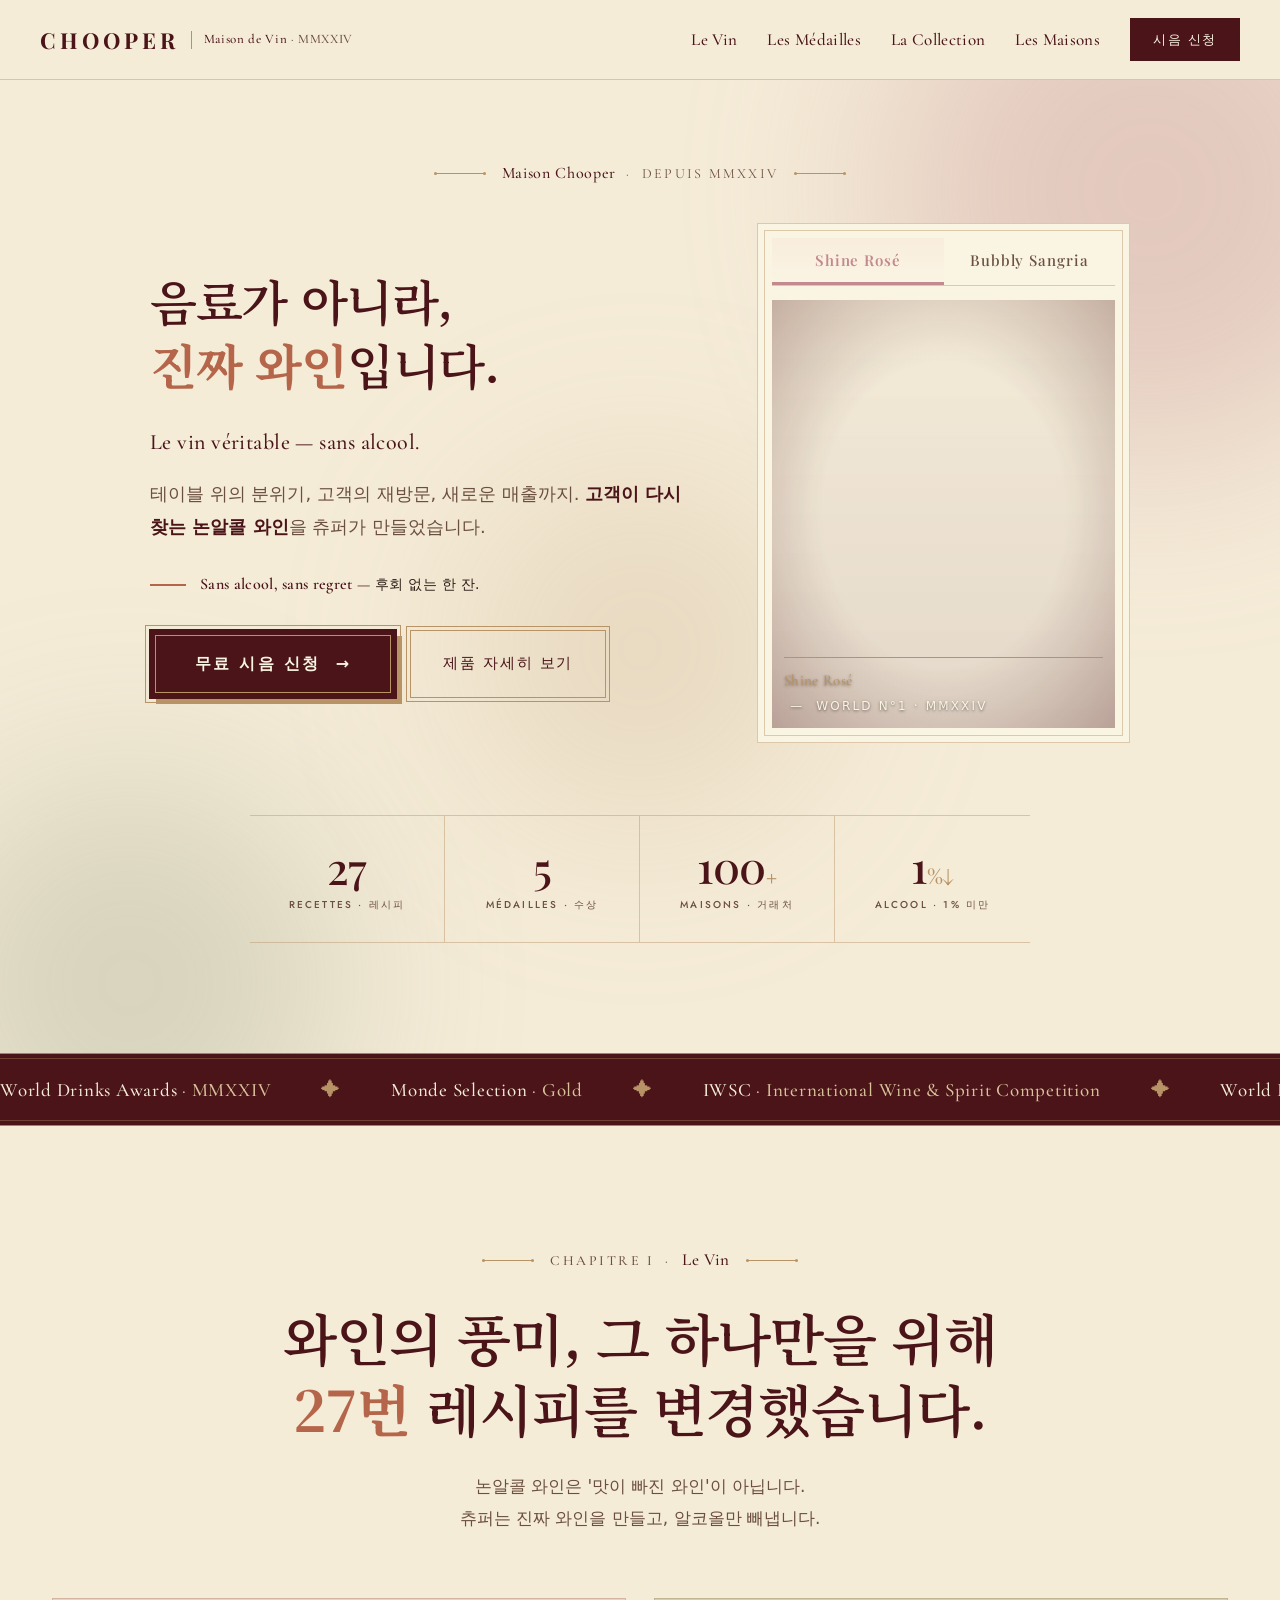
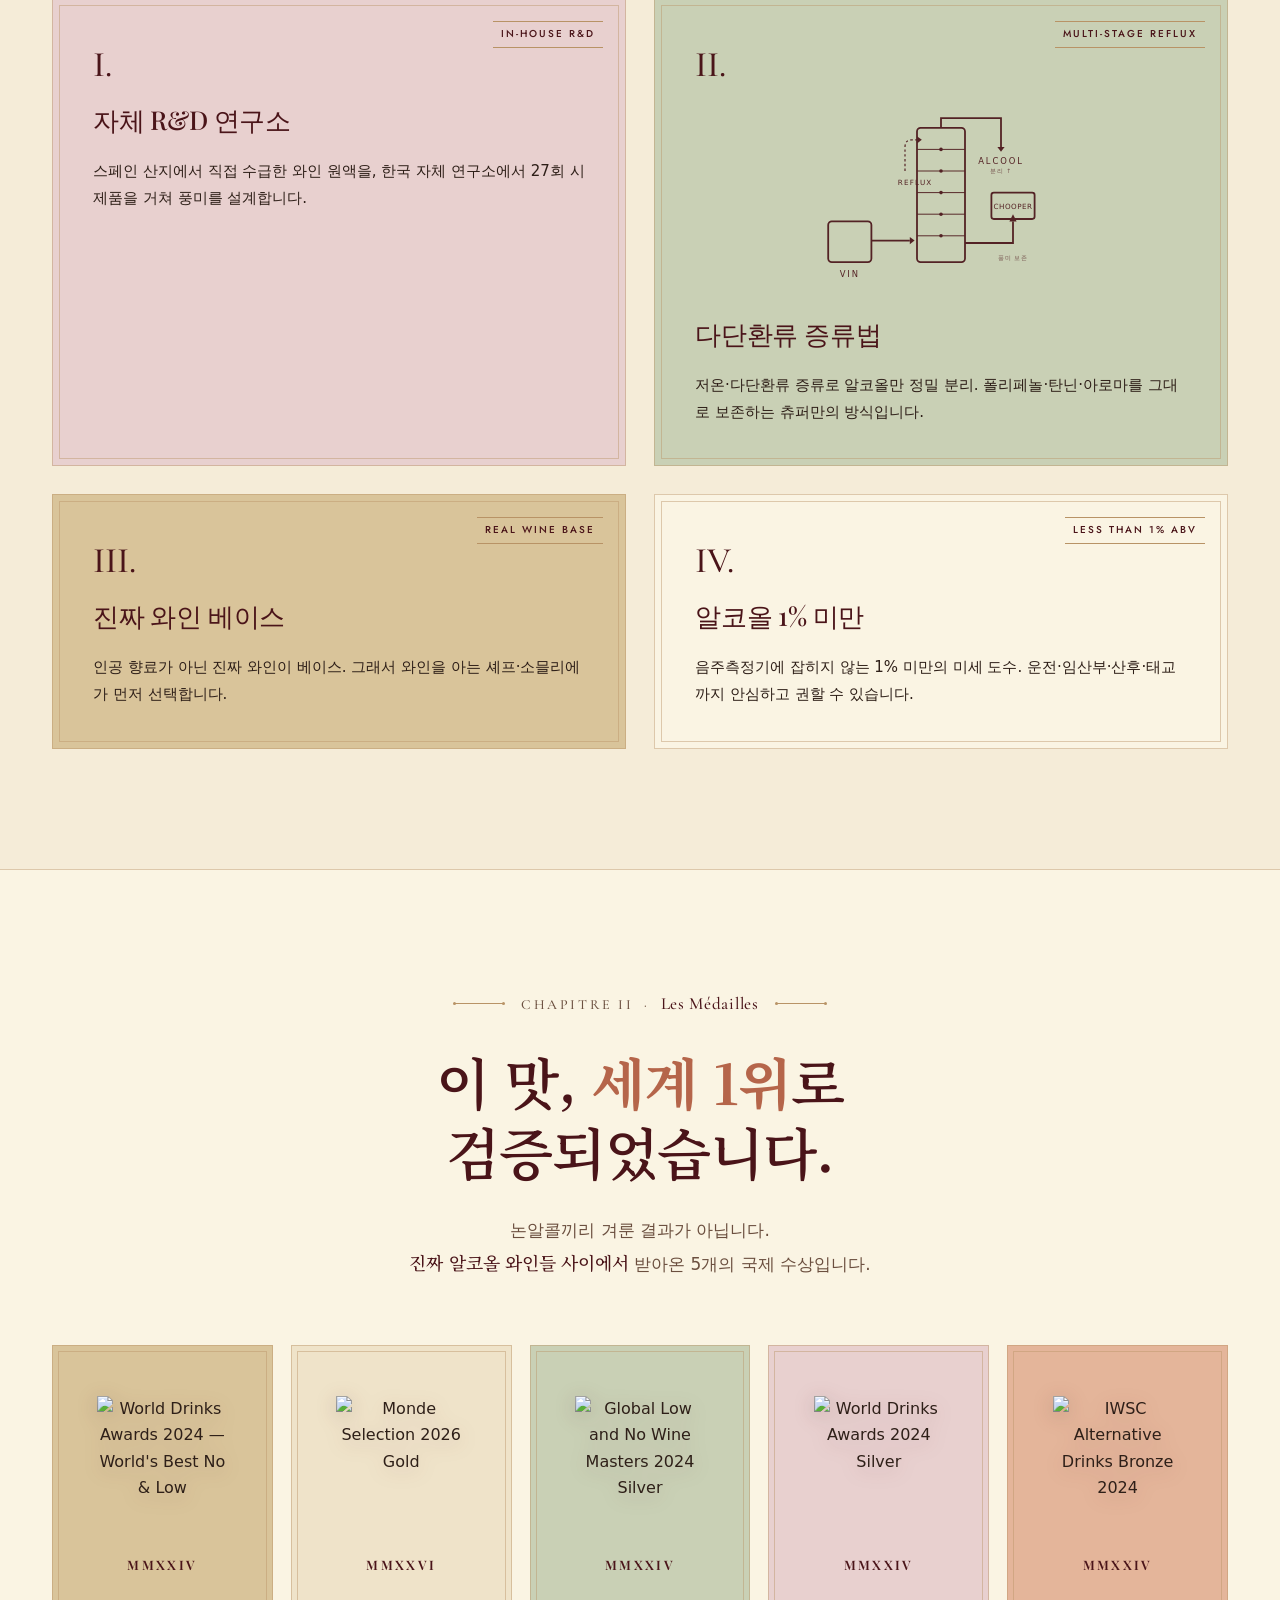
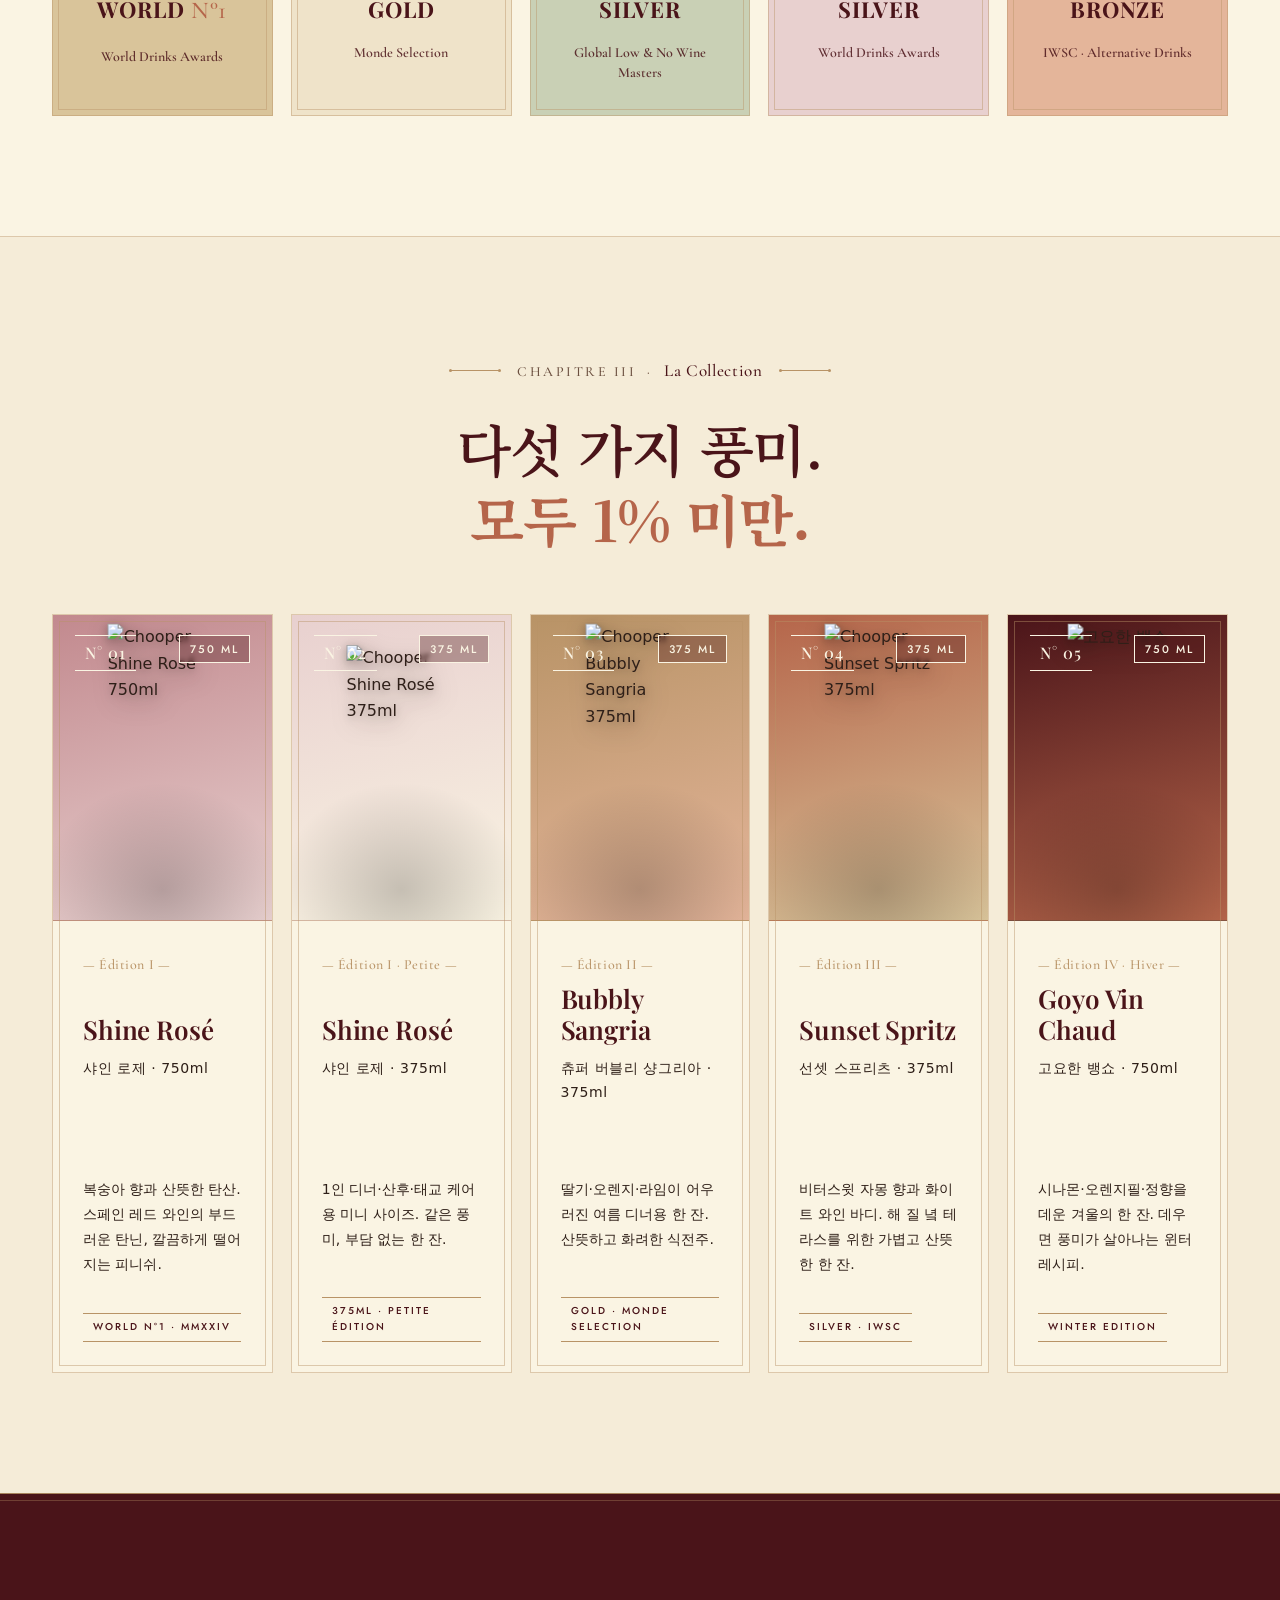
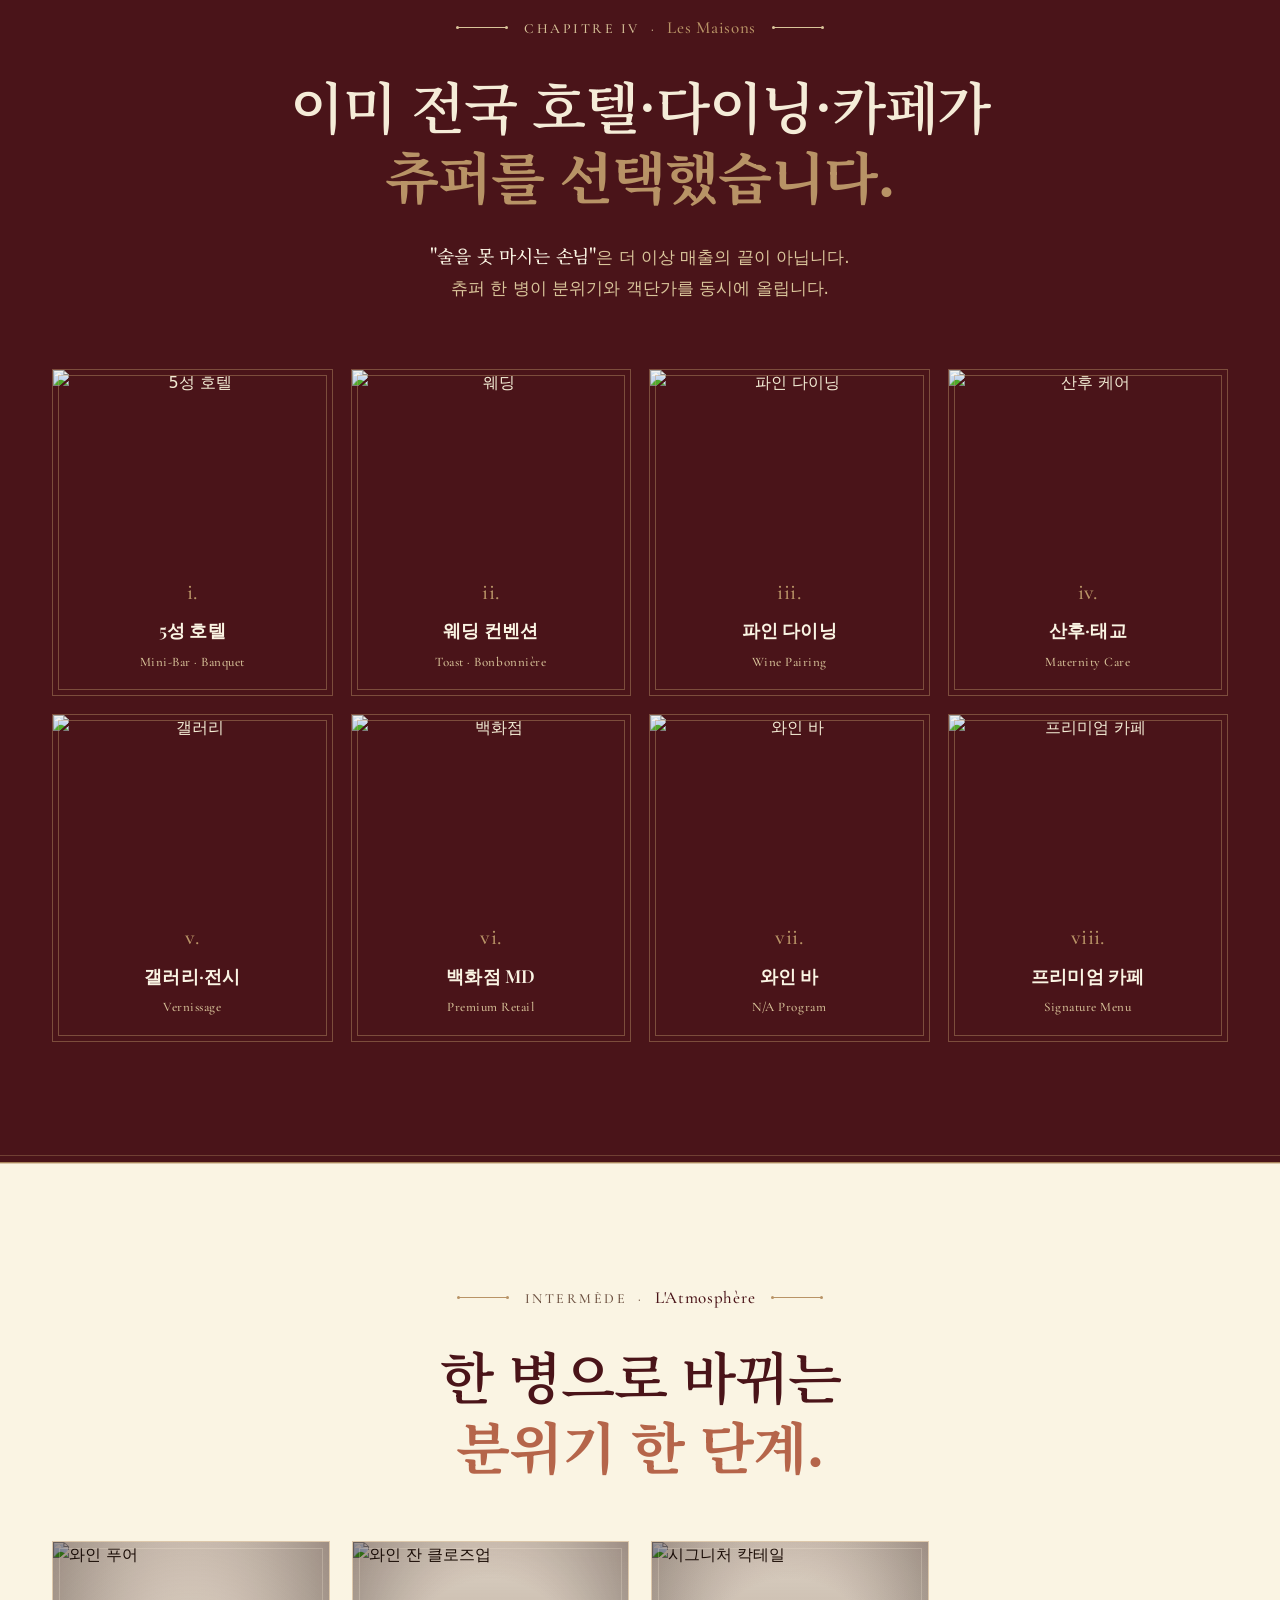
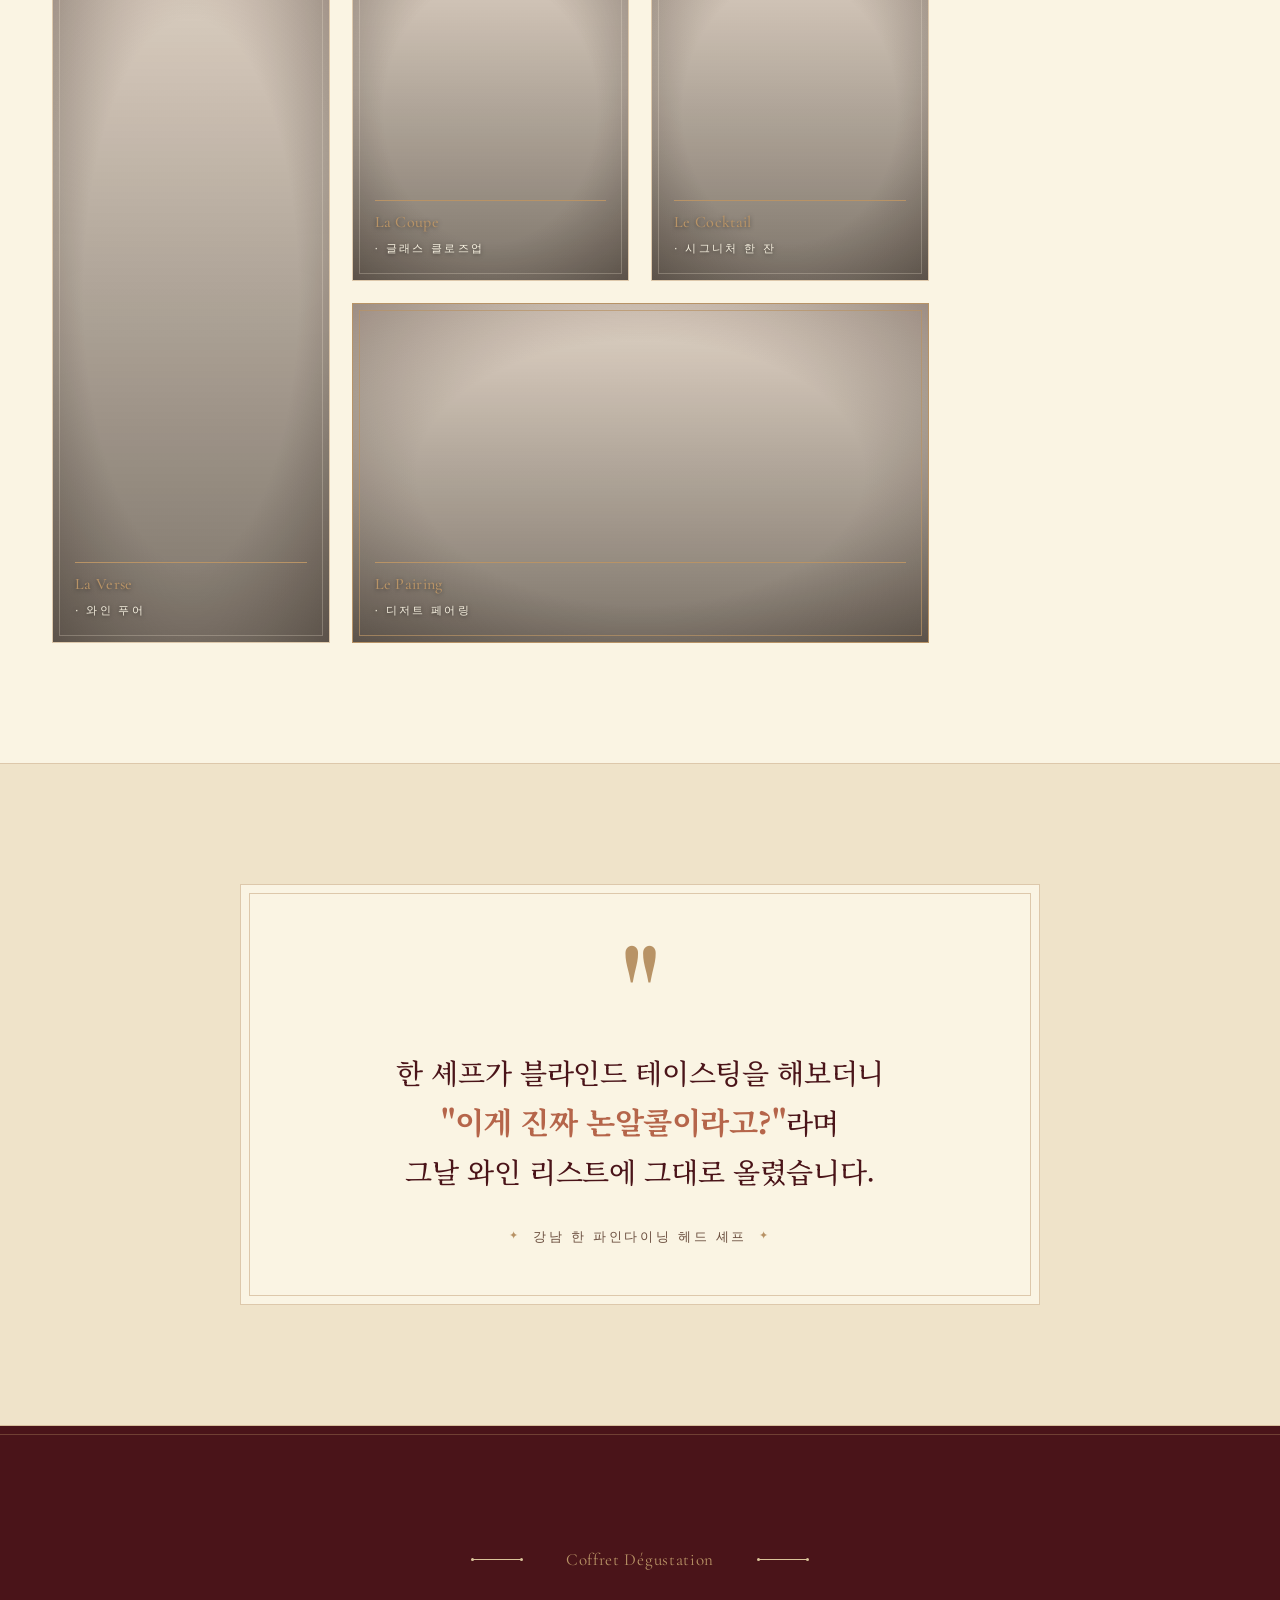
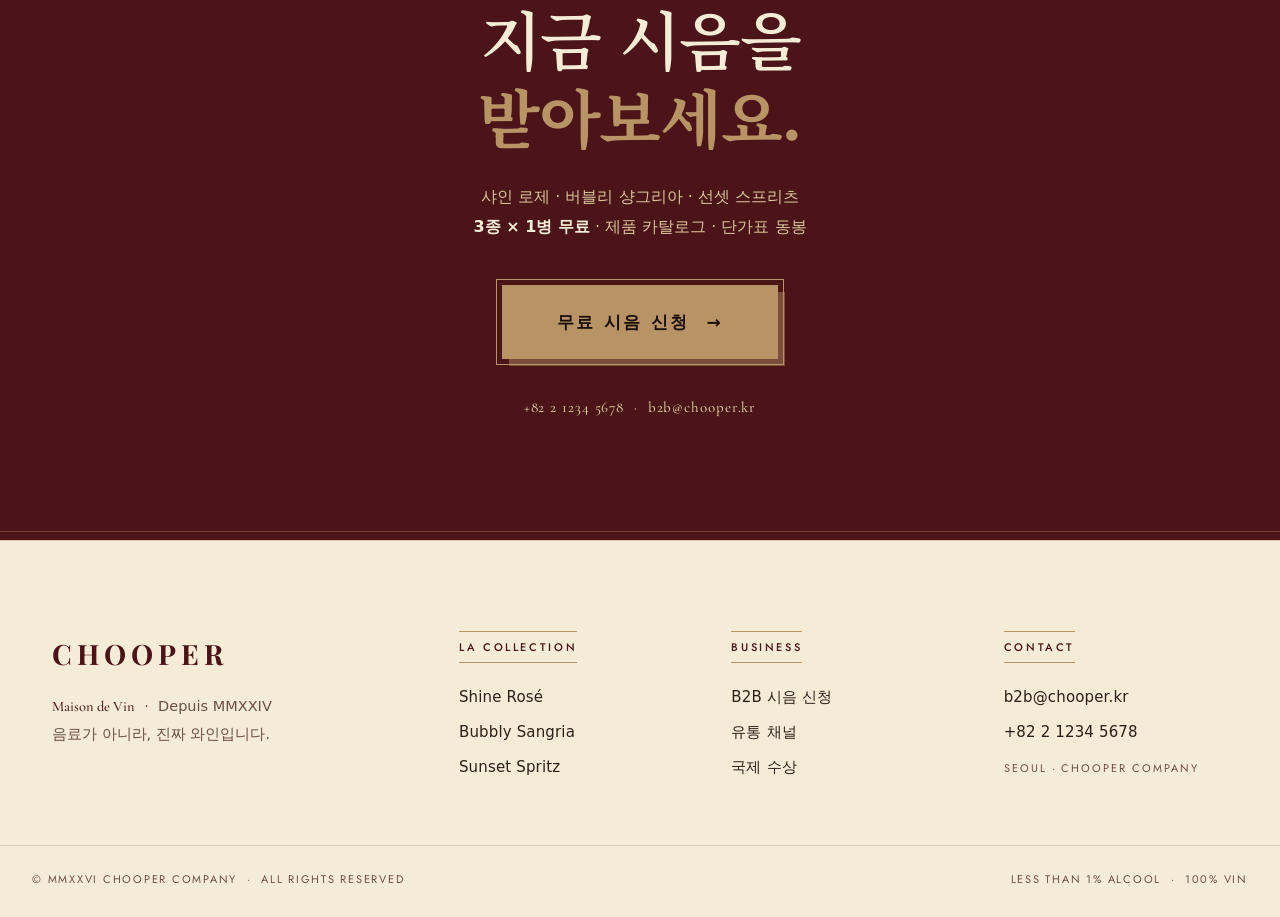
==== commit 554cfc00: "feat: 탭 색 분리 (rose/champagne) + 누끼 사이즈 통일 + quote 배경 완전 제거 - Hero 탭 'Shine Rosé' 활성: rose-poudre 색 +" ====
--- a/index.html
+++ b/index.html
@@ -423,9 +423,6 @@
 
 <!-- ─────────── QUOTE ─────────── -->
 <section class="quote">
-  <div class="quote-bg" aria-hidden="true">
-    <img src="https://images.unsplash.com/photo-1543699565-003b8adda5fc?w=1600&q=85&auto=format&fit=crop" alt="" loading="lazy" />
-  </div>
   <div class="container quote-inner">
     <div class="q-frame">
       <span class="q-mark">"</span>
--- a/styles.css
+++ b/styles.css
@@ -873,32 +873,37 @@
   /* 기본 transform — 각 PNG별로 아래에서 scale 보정 */
   transform: translate(-50%, -50%);
 }
-/* PNG별 시각 사이즈 보정 — 안에 든 병 비율이 다르므로 scale로 정규화 */
+/* PNG별 시각 사이즈 보정 — chooper-b2b의 Drive 호스팅 PNG 비율에 맞춰 normalize */
+/* 기준: 모든 카드 안 병이 약 80% height 시각 사이즈로 보이게 */
 .prod-rose .prod-bottle-img,
-.prod-rose-mini .prod-bottle-img,
 .prod-large .prod-bottle-img {
-  transform: translate(-50%, -50%) scale(1.0);
-  height: 86%;
+  transform: translate(-50%, -50%);
+  height: 94%;
+  max-width: 85%;
+}
+.prod-rose-mini .prod-bottle-img {
+  transform: translate(-50%, -50%);
+  height: 80%;          /* Petite는 살짝 작게 */
   max-width: 60%;
 }
 .prod-bubbly .prod-bottle-img {
-  transform: translate(-50%, -50%) scale(2.5);  /* 정사각 PNG 안 작은 병 → 시각적으로 확대 */
-  height: 86%;
+  transform: translate(-50%, -50%);
+  height: 94%;
+  max-width: 85%;
 }
 .prod-spritz .prod-bottle-img {
-  transform: translate(-50%, -50%) scale(2.4);  /* 정사각 PNG */
-  height: 86%;
+  transform: translate(-50%, -50%);
+  height: 94%;
+  max-width: 85%;
 }
 .prod-mulled .prod-bottle-img {
-  transform: translate(-50%, -50%) scale(1.2);   /* 세로 PNG, 안 병 크지만 더 키움 */
-  height: 86%;
-}
-/* 호버 효과 — 모든 카드 동일하게 살짝 위로 떠오름 */
-.prod:hover .prod-bottle-img { transform: translate(-50%, -54%) scale(1.0); }
-.prod-bubbly:hover .prod-bottle-img { transform: translate(-50%, -54%) scale(2.6); }
-.prod-spritz:hover .prod-bottle-img { transform: translate(-50%, -54%) scale(2.5); }
-.prod-mulled:hover .prod-bottle-img { transform: translate(-50%, -54%) scale(1.25); }
-.prod-bottle-img.mini { /* Petite도 동일 사이즈 — 라벨로만 구분 */ }
+  transform: translate(-50%, -50%);
+  height: 94%;
+  max-width: 70%;
+}
+/* 호버 효과 — 모든 카드 동일하게 살짝 위로 떠오름 + 살짝 확대 */
+.prod:hover .prod-bottle-img { transform: translate(-50%, -54%) scale(1.04); }
+.prod-bottle-img.mini { /* Petite는 위 .prod-rose-mini 셀렉터에서 사이즈 작게 */ }
 
 .prod-art {
   aspect-ratio: 3 / 4.2;       /* 더 길게 — 음료 사이즈 큼 */
@@ -1538,9 +1543,18 @@
 }
 .hero-tab:hover { color: var(--bordeaux); background: rgba(184, 147, 102, .08); }
 .hero-tab.active {
-  color: var(--bordeaux);
+  font-weight: 600;
+  border-bottom-width: 3px;
+}
+.hero-tab[data-video="rose"].active {
+  color: var(--rose-poudre);
+  border-bottom-color: var(--rose-poudre);
+  background: linear-gradient(180deg, rgba(232, 155, 159, .08), transparent);
+}
+.hero-tab[data-video="bubbly"].active {
+  color: var(--terracotta);
   border-bottom-color: var(--champagne);
-  font-weight: 600;
+  background: linear-gradient(180deg, rgba(184, 147, 102, .1), transparent);
 }
 .hero-photo:hover .hero-photo-inner img { transform: scale(1.03); }
 /* 워밍 톤 오버레이 + 비네팅 */
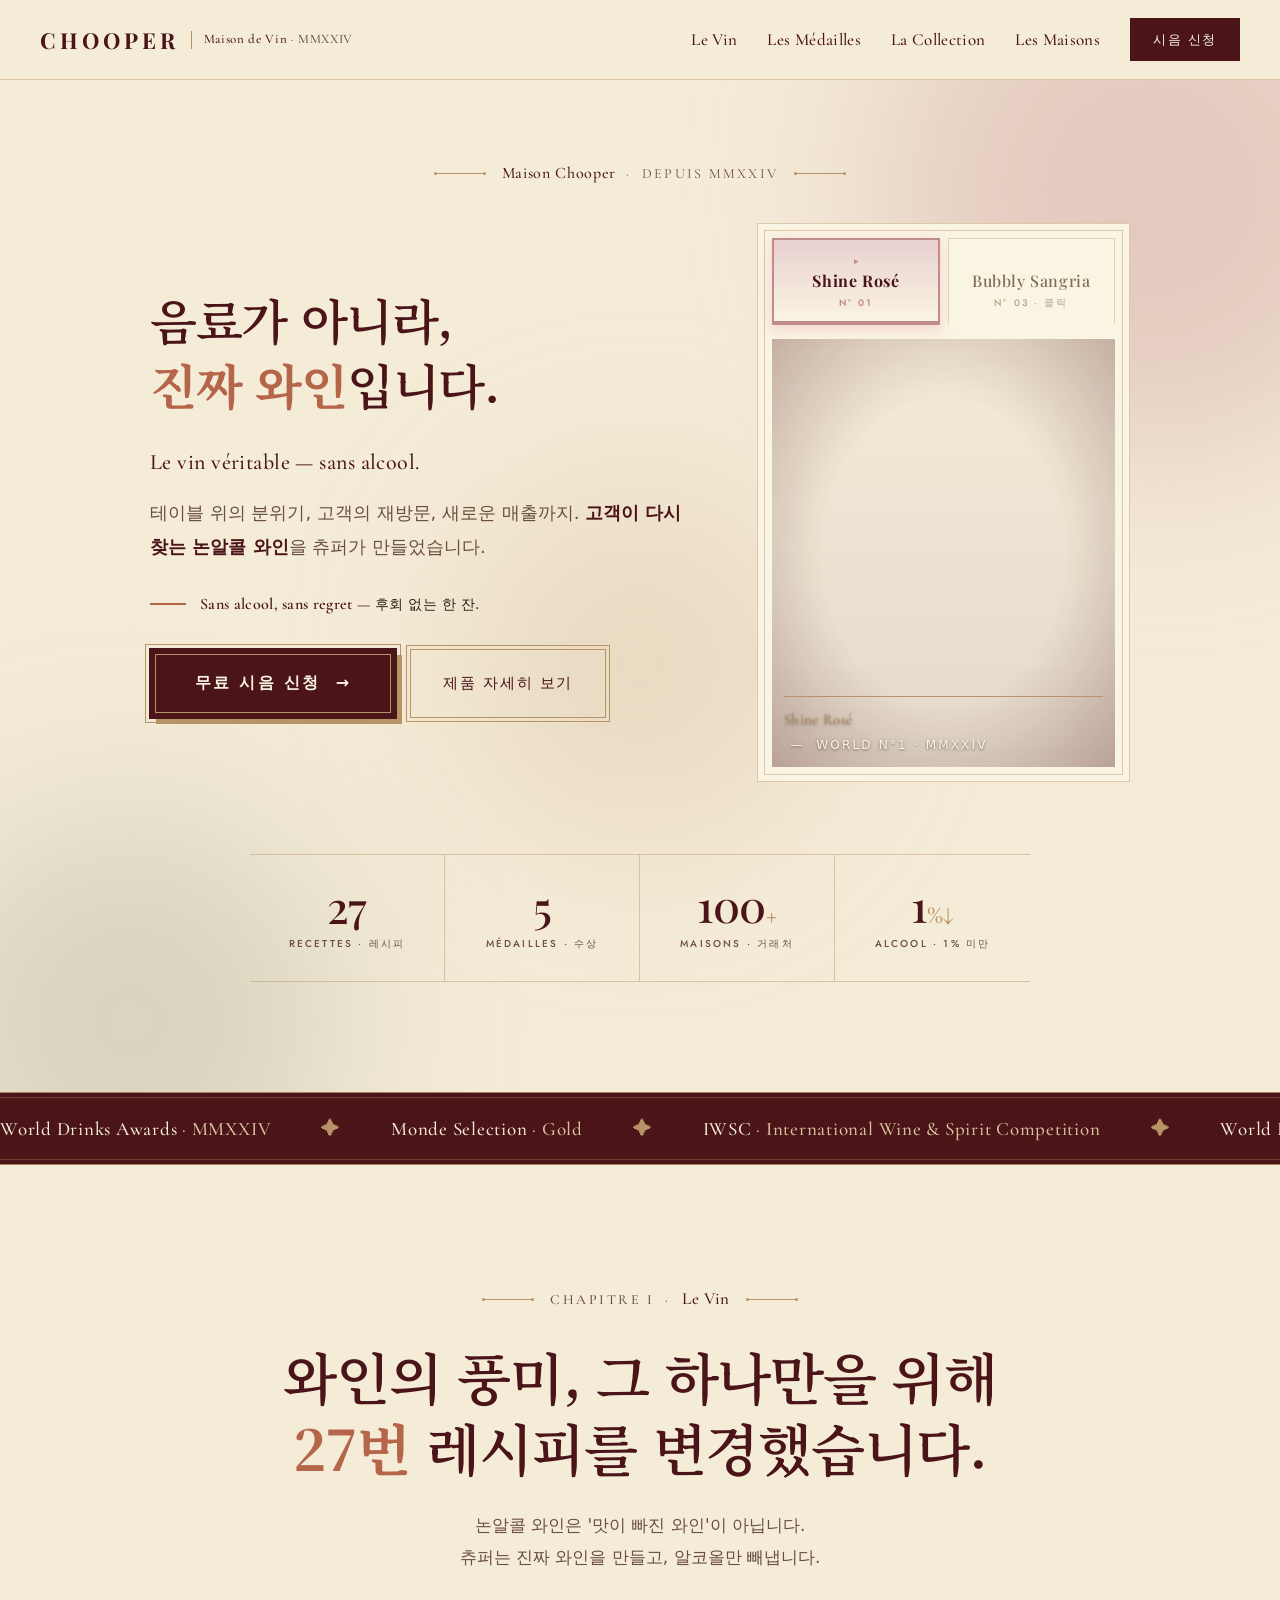
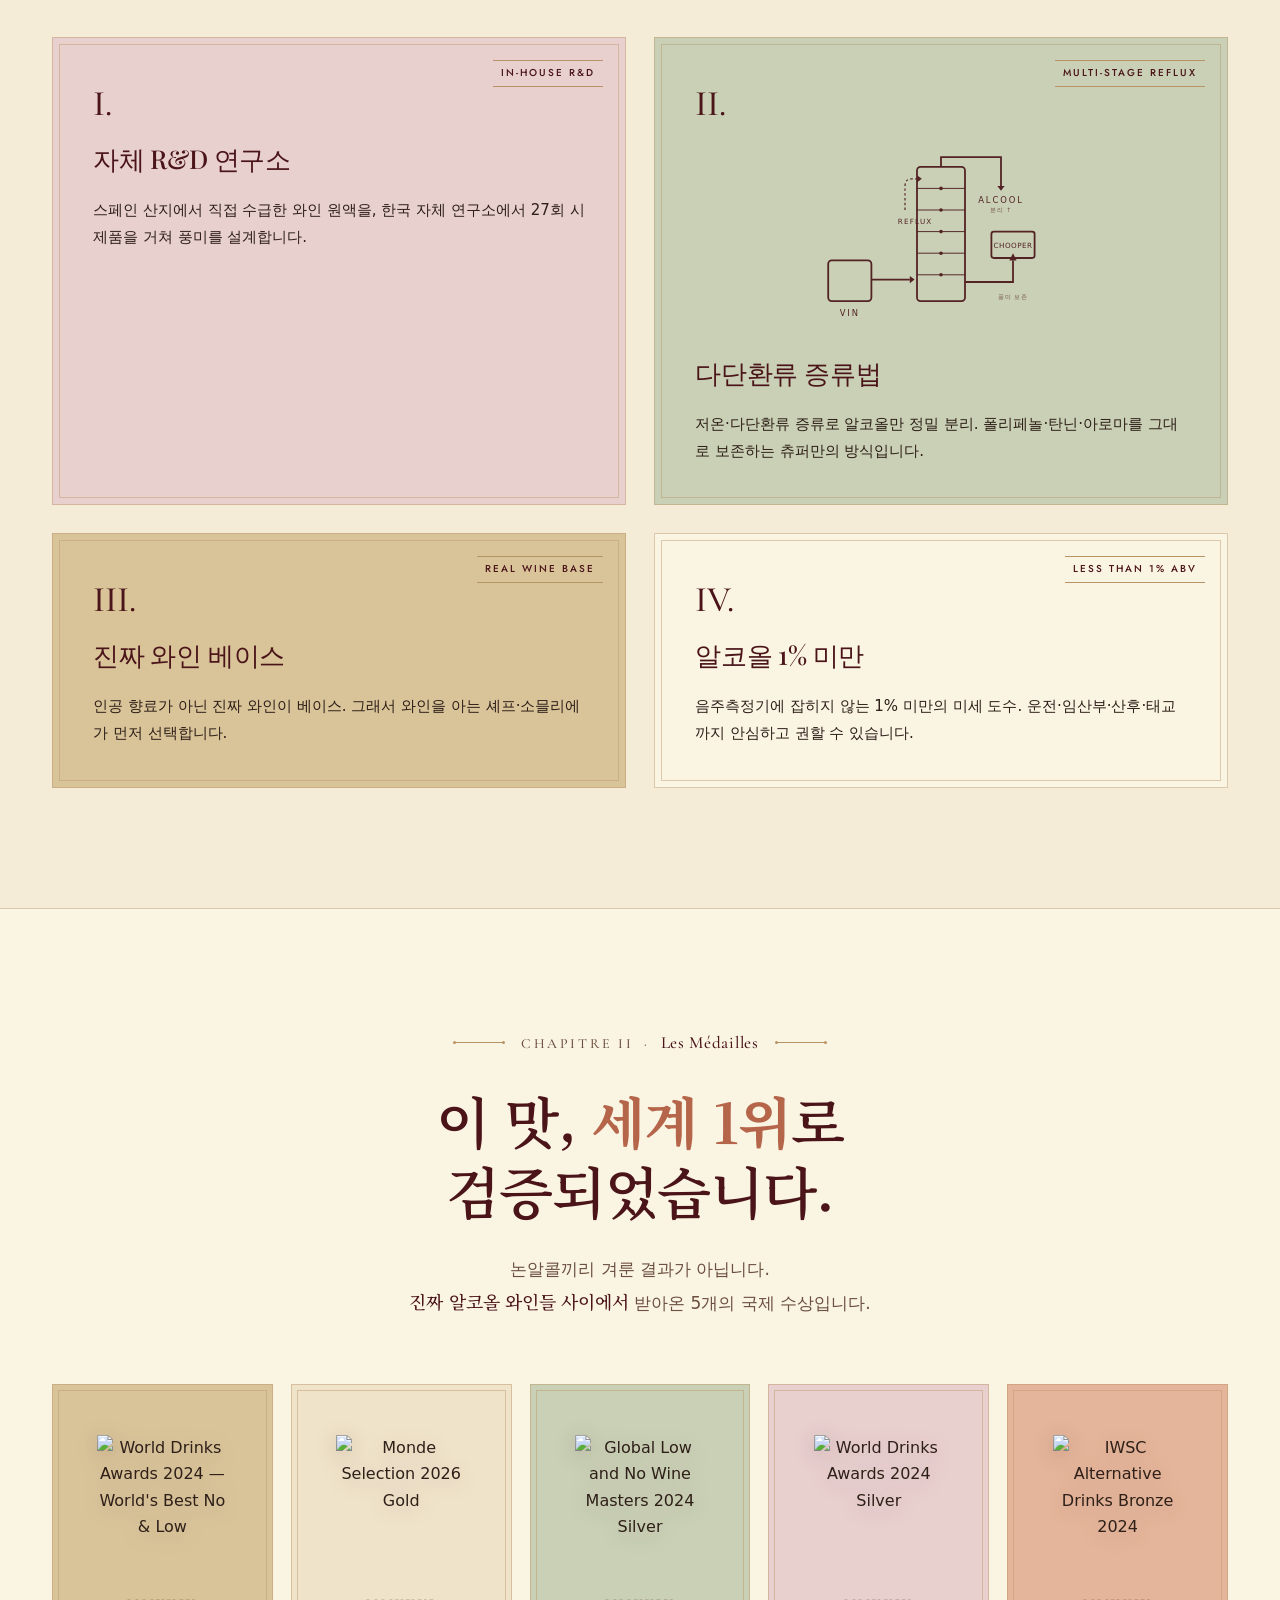
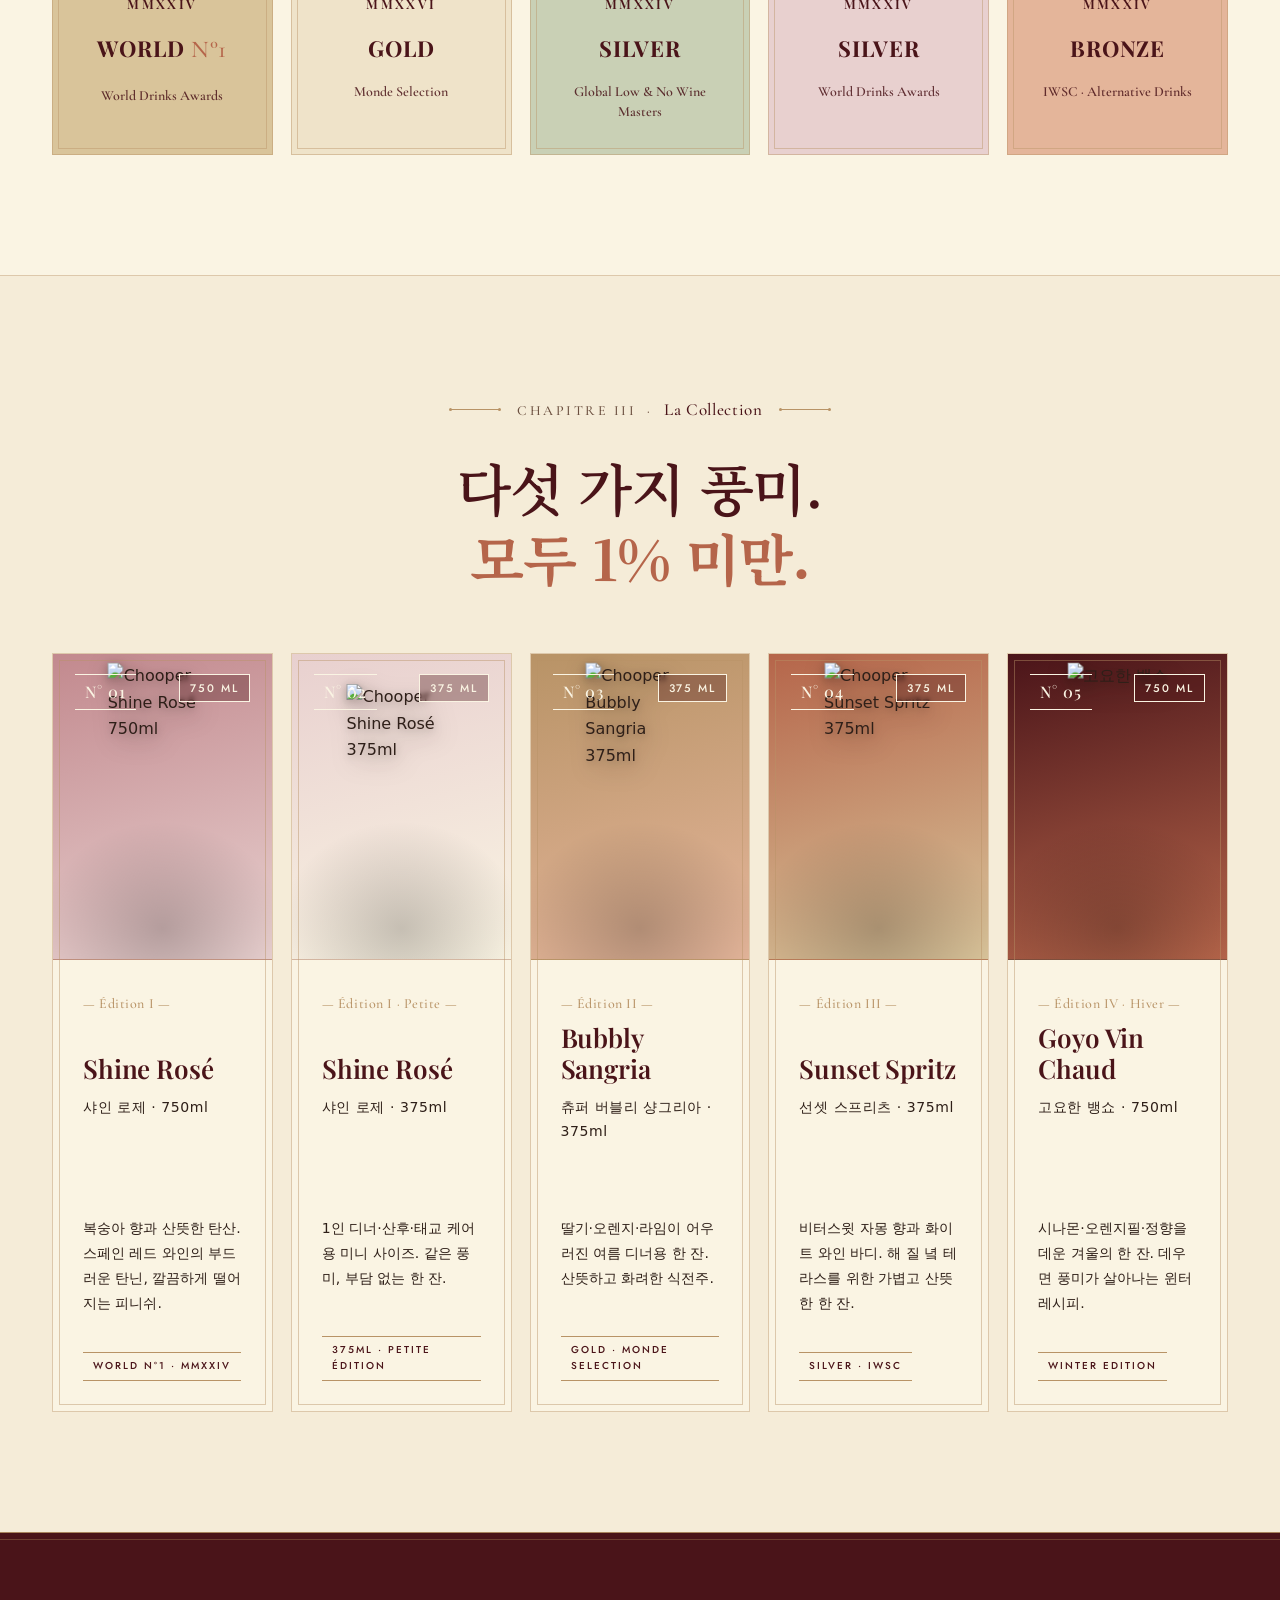
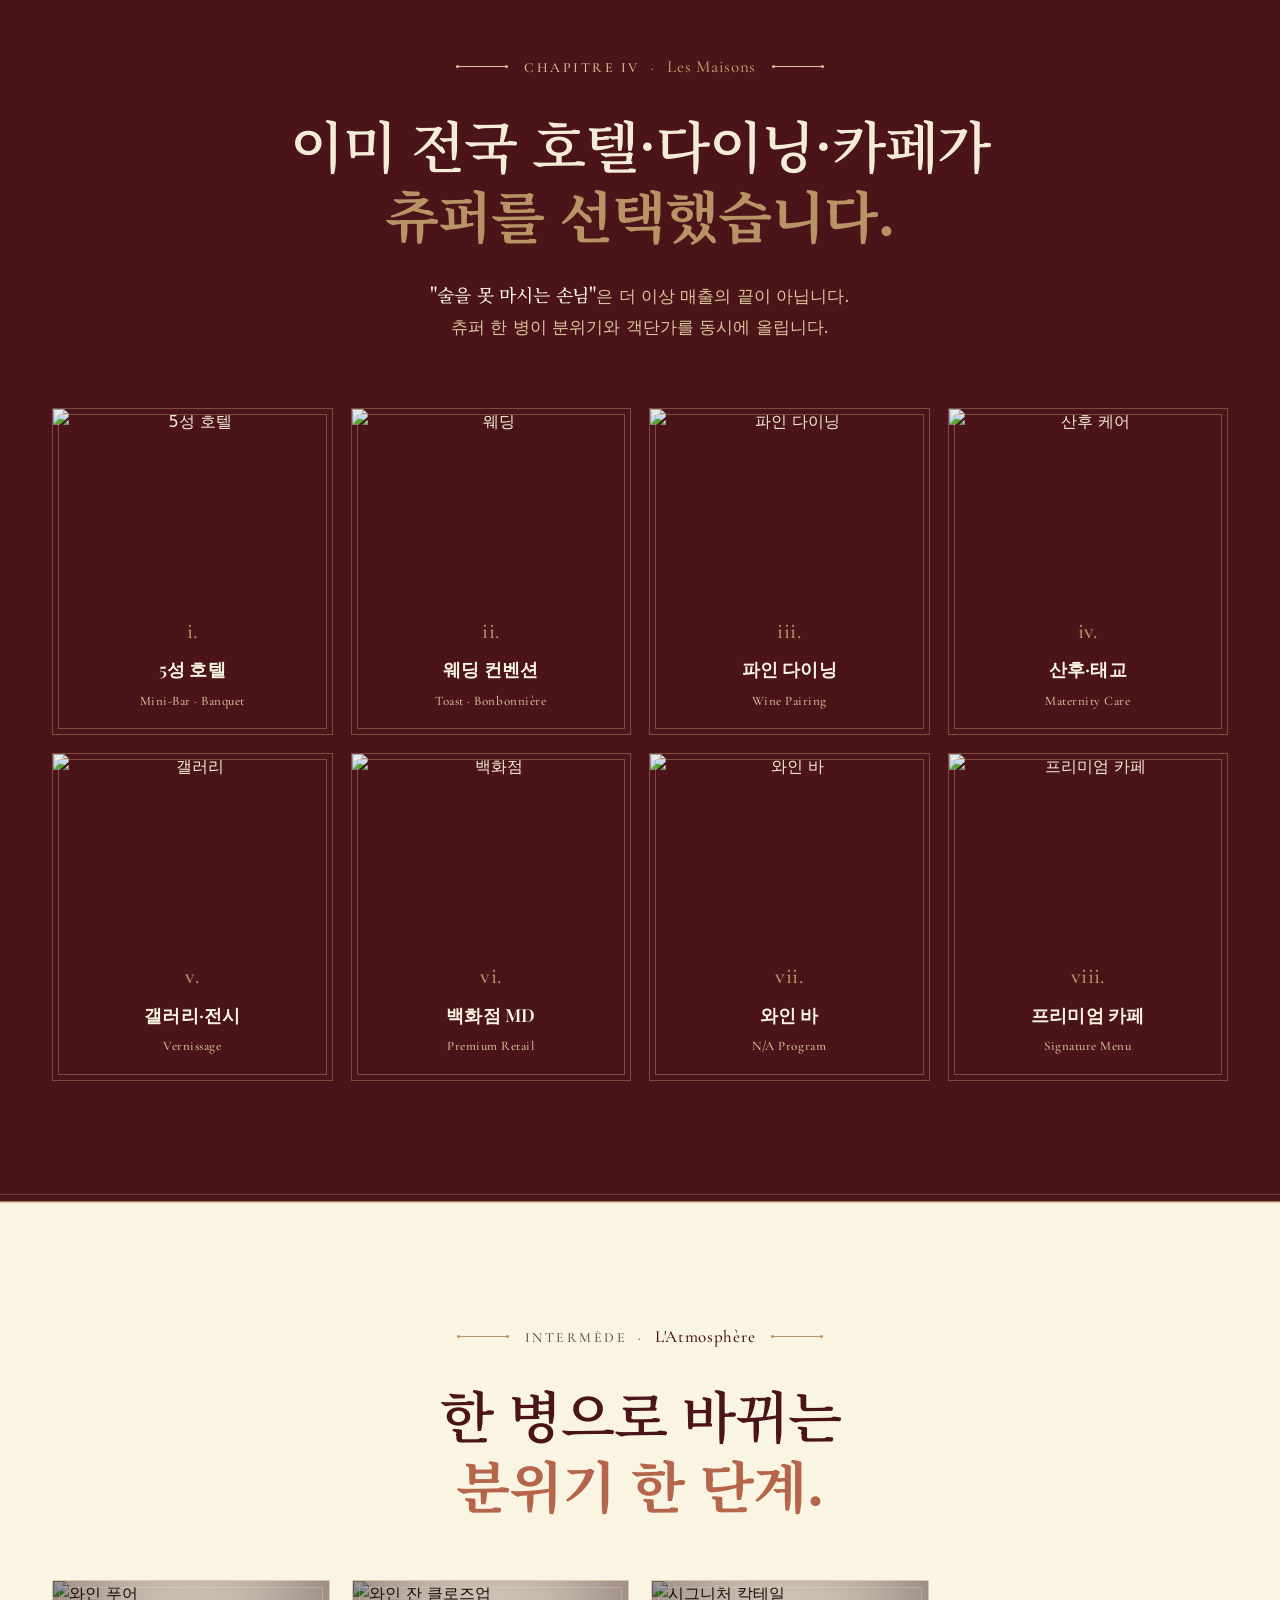
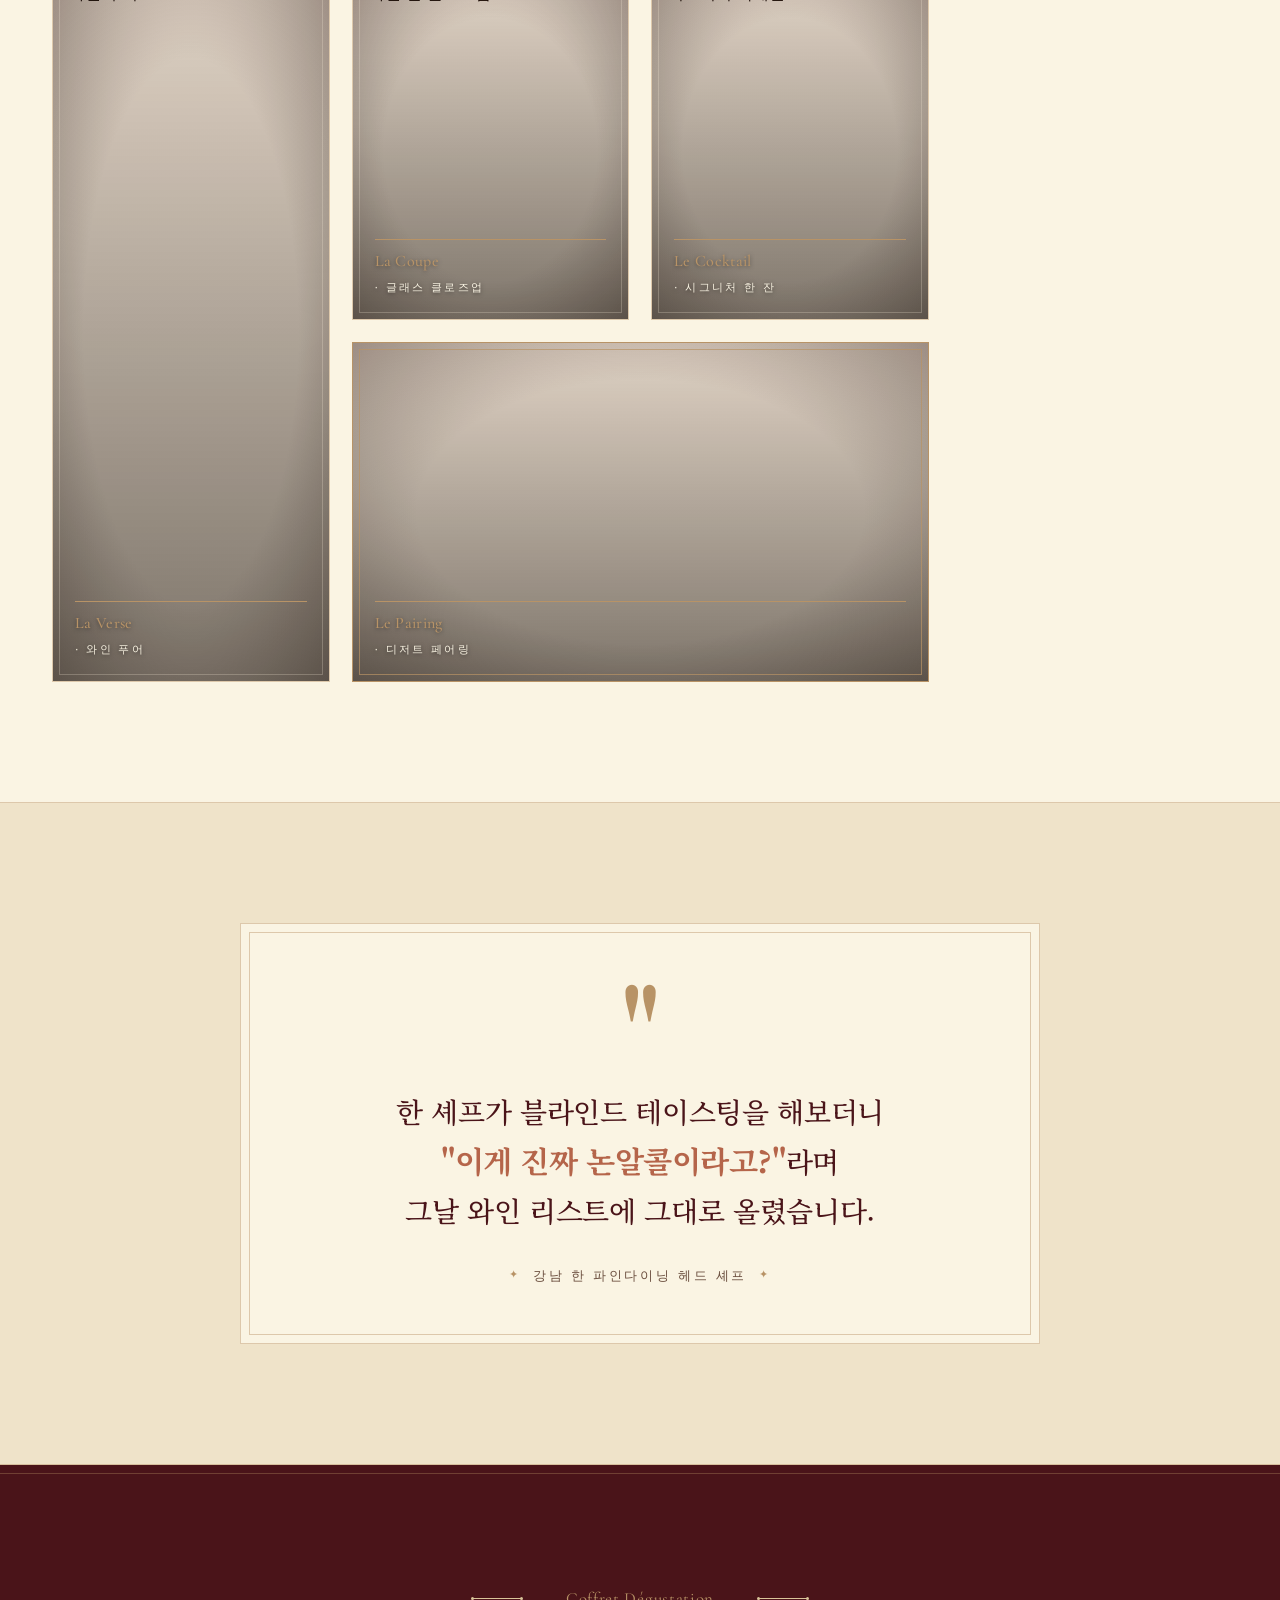
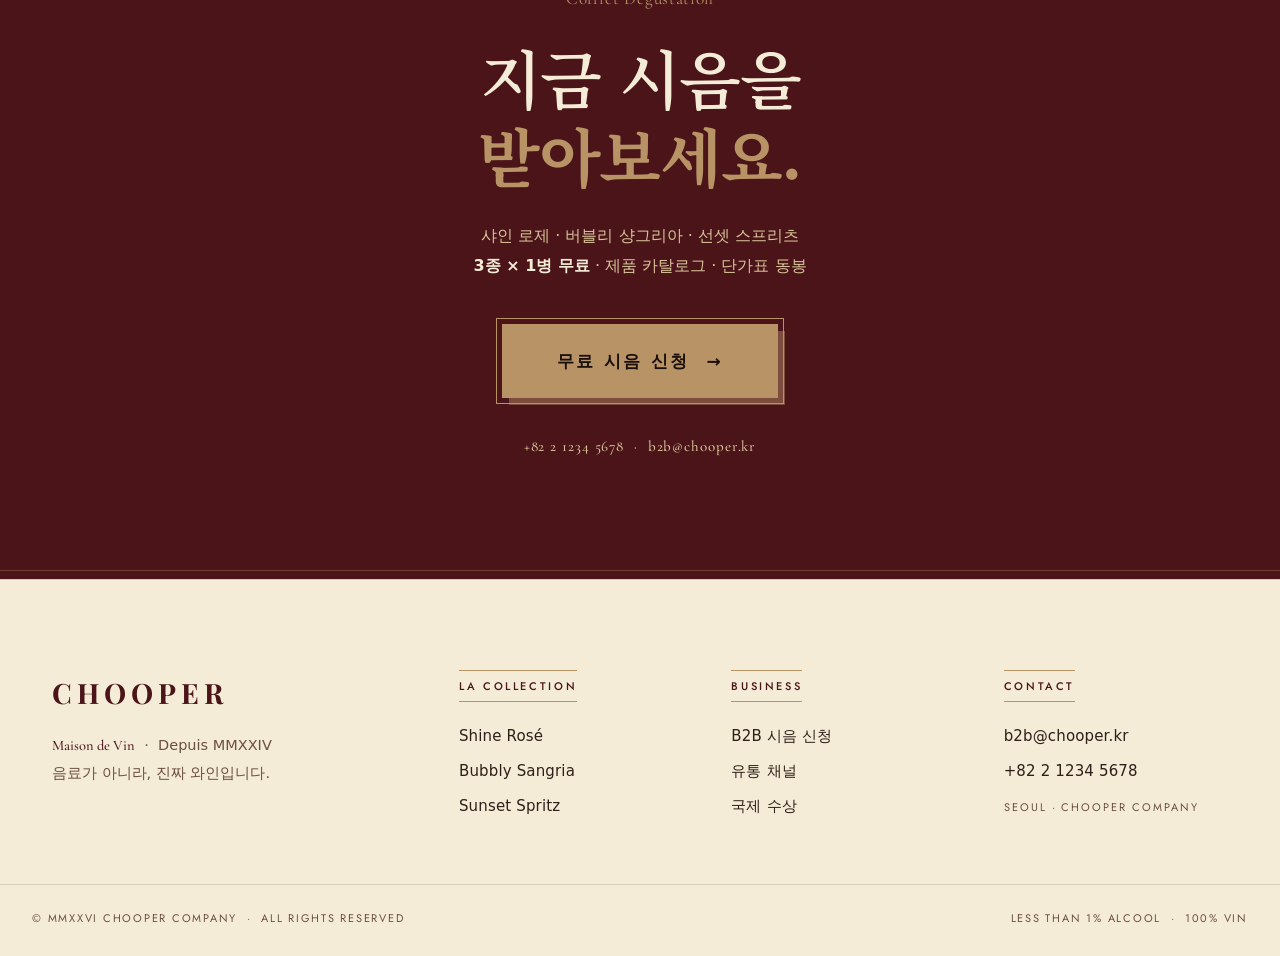
==== commit f19e81f7: "feat(hero-tabs): 탭 색 강하게 분리 + 클릭 유도 마이크로 인터랙션 - 활성 Rose 탭: rose-soft 그라데이션 + rose-poudre 보더 + 그림자 - " ====
--- a/index.html
+++ b/index.html
@@ -71,8 +71,16 @@
 
       <figure class="hero-photo">
         <div class="hero-tabs">
-          <button class="hero-tab active" data-video="rose" type="button">Shine Rosé</button>
-          <button class="hero-tab" data-video="bubbly" type="button">Bubbly Sangria</button>
+          <button class="hero-tab active" data-video="rose" type="button">
+            <span class="hero-tab-mark">▶</span>
+            <span class="hero-tab-label">Shine Rosé</span>
+            <span class="hero-tab-hint">N° 01</span>
+          </button>
+          <button class="hero-tab" data-video="bubbly" type="button">
+            <span class="hero-tab-mark">▶</span>
+            <span class="hero-tab-label">Bubbly Sangria</span>
+            <span class="hero-tab-hint">N° 03 · 클릭</span>
+          </button>
         </div>
         <div class="hero-photo-inner">
           <video id="vid-rose" class="hero-vid active" src="video/shine-rose.mp4" autoplay loop muted playsinline preload="auto"></video>
--- a/styles.css
+++ b/styles.css
@@ -1522,40 +1522,91 @@
 }
 .hero-tabs {
   display: flex;
-  gap: 0;
+  gap: 8px;
   margin-bottom: 14px;
-  border-bottom: 1px solid var(--line-gold);
 }
 .hero-tab {
+  position: relative;
   flex: 1;
-  background: transparent;
-  border: none;
-  border-bottom: 2px solid transparent;
+  background: var(--paper);
+  border: 1px solid var(--line-gold);
+  border-bottom: 3px solid transparent;
   font-family: var(--display);
   font-size: 15px;
   font-weight: 500;
-  letter-spacing: 0.06em;
+  letter-spacing: 0.04em;
   color: var(--ink-soft);
-  padding: 12px 8px;
+  padding: 14px 10px 12px;
   cursor: pointer;
-  transition: color .25s, border-color .25s, background .25s;
+  transition: color .25s, border-color .25s, background .25s, transform .2s, box-shadow .25s;
   text-align: center;
-}
-.hero-tab:hover { color: var(--bordeaux); background: rgba(184, 147, 102, .08); }
-.hero-tab.active {
-  font-weight: 600;
-  border-bottom-width: 3px;
-}
+  display: flex;
+  flex-direction: column;
+  align-items: center;
+  gap: 3px;
+  overflow: hidden;
+}
+.hero-tab-mark {
+  font-size: 10px;
+  color: var(--champagne);
+  opacity: 0;
+  transition: opacity .25s, transform .3s;
+}
+.hero-tab-label { display: block; font-size: 16px; }
+.hero-tab-hint {
+  display: block;
+  font-family: var(--sans);
+  font-size: 9.5px;
+  letter-spacing: 0.22em;
+  text-transform: uppercase;
+  color: var(--ink-soft);
+  opacity: .6;
+  margin-top: 2px;
+}
+/* 비활성 탭 — 클릭 유도 */
+.hero-tab:not(.active) {
+  opacity: .82;
+  animation: tab-nudge 3.5s ease-in-out infinite;
+}
+.hero-tab:not(.active):hover {
+  opacity: 1;
+  color: var(--bordeaux);
+  background: var(--ivory);
+  border-color: var(--champagne);
+  transform: translateY(-3px);
+  box-shadow: 0 6px 14px rgba(74, 20, 25, .14);
+  animation: none;
+}
+.hero-tab:not(.active):hover .hero-tab-mark { opacity: 1; transform: translateX(2px); }
+.hero-tab:not(.active):hover .hero-tab-hint { color: var(--champagne); opacity: 1; }
+@keyframes tab-nudge {
+  0%, 92%, 100% { transform: translateY(0); }
+  94%, 98%      { transform: translateY(-3px); }
+}
+
+/* 활성 탭 — Rose */
 .hero-tab[data-video="rose"].active {
-  color: var(--rose-poudre);
+  background: linear-gradient(180deg, var(--rose-soft) 0%, var(--paper) 100%);
+  border-color: var(--rose-poudre);
   border-bottom-color: var(--rose-poudre);
-  background: linear-gradient(180deg, rgba(232, 155, 159, .08), transparent);
-}
+  color: var(--bordeaux);
+  font-weight: 700;
+  box-shadow: 0 4px 14px rgba(232, 155, 159, .35), inset 0 0 0 1px var(--rose-poudre);
+}
+.hero-tab[data-video="rose"].active .hero-tab-mark { color: var(--rose-poudre); opacity: 1; }
+.hero-tab[data-video="rose"].active .hero-tab-hint { color: var(--rose-poudre); opacity: 1; font-weight: 600; }
+
+/* 활성 탭 — Bubbly */
 .hero-tab[data-video="bubbly"].active {
-  color: var(--terracotta);
+  background: linear-gradient(180deg, var(--champagne-soft) 0%, var(--paper) 100%);
+  border-color: var(--champagne);
   border-bottom-color: var(--champagne);
-  background: linear-gradient(180deg, rgba(184, 147, 102, .1), transparent);
-}
+  color: var(--bordeaux);
+  font-weight: 700;
+  box-shadow: 0 4px 14px rgba(184, 147, 102, .35), inset 0 0 0 1px var(--champagne);
+}
+.hero-tab[data-video="bubbly"].active .hero-tab-mark { color: var(--champagne); opacity: 1; }
+.hero-tab[data-video="bubbly"].active .hero-tab-hint { color: var(--terracotta); opacity: 1; font-weight: 600; }
 .hero-photo:hover .hero-photo-inner img { transform: scale(1.03); }
 /* 워밍 톤 오버레이 + 비네팅 */
 .hero-photo-inner::after {
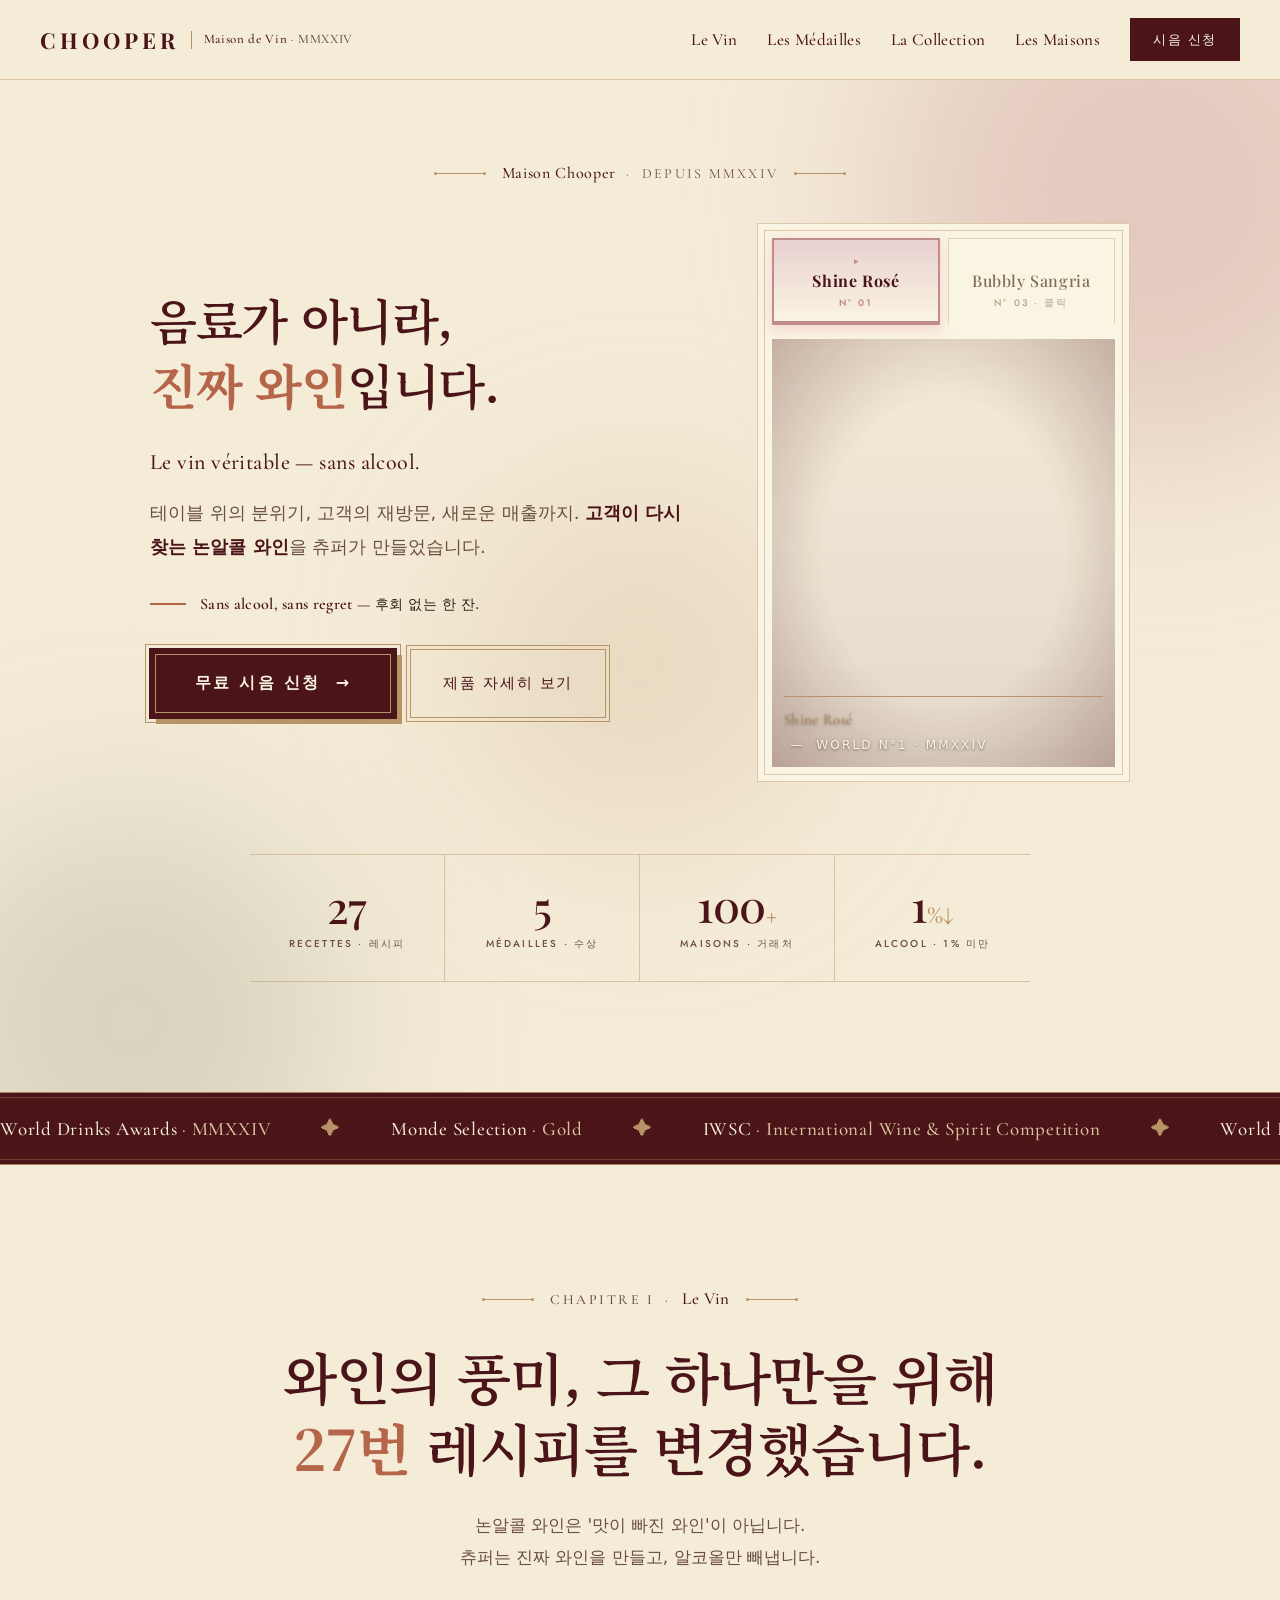
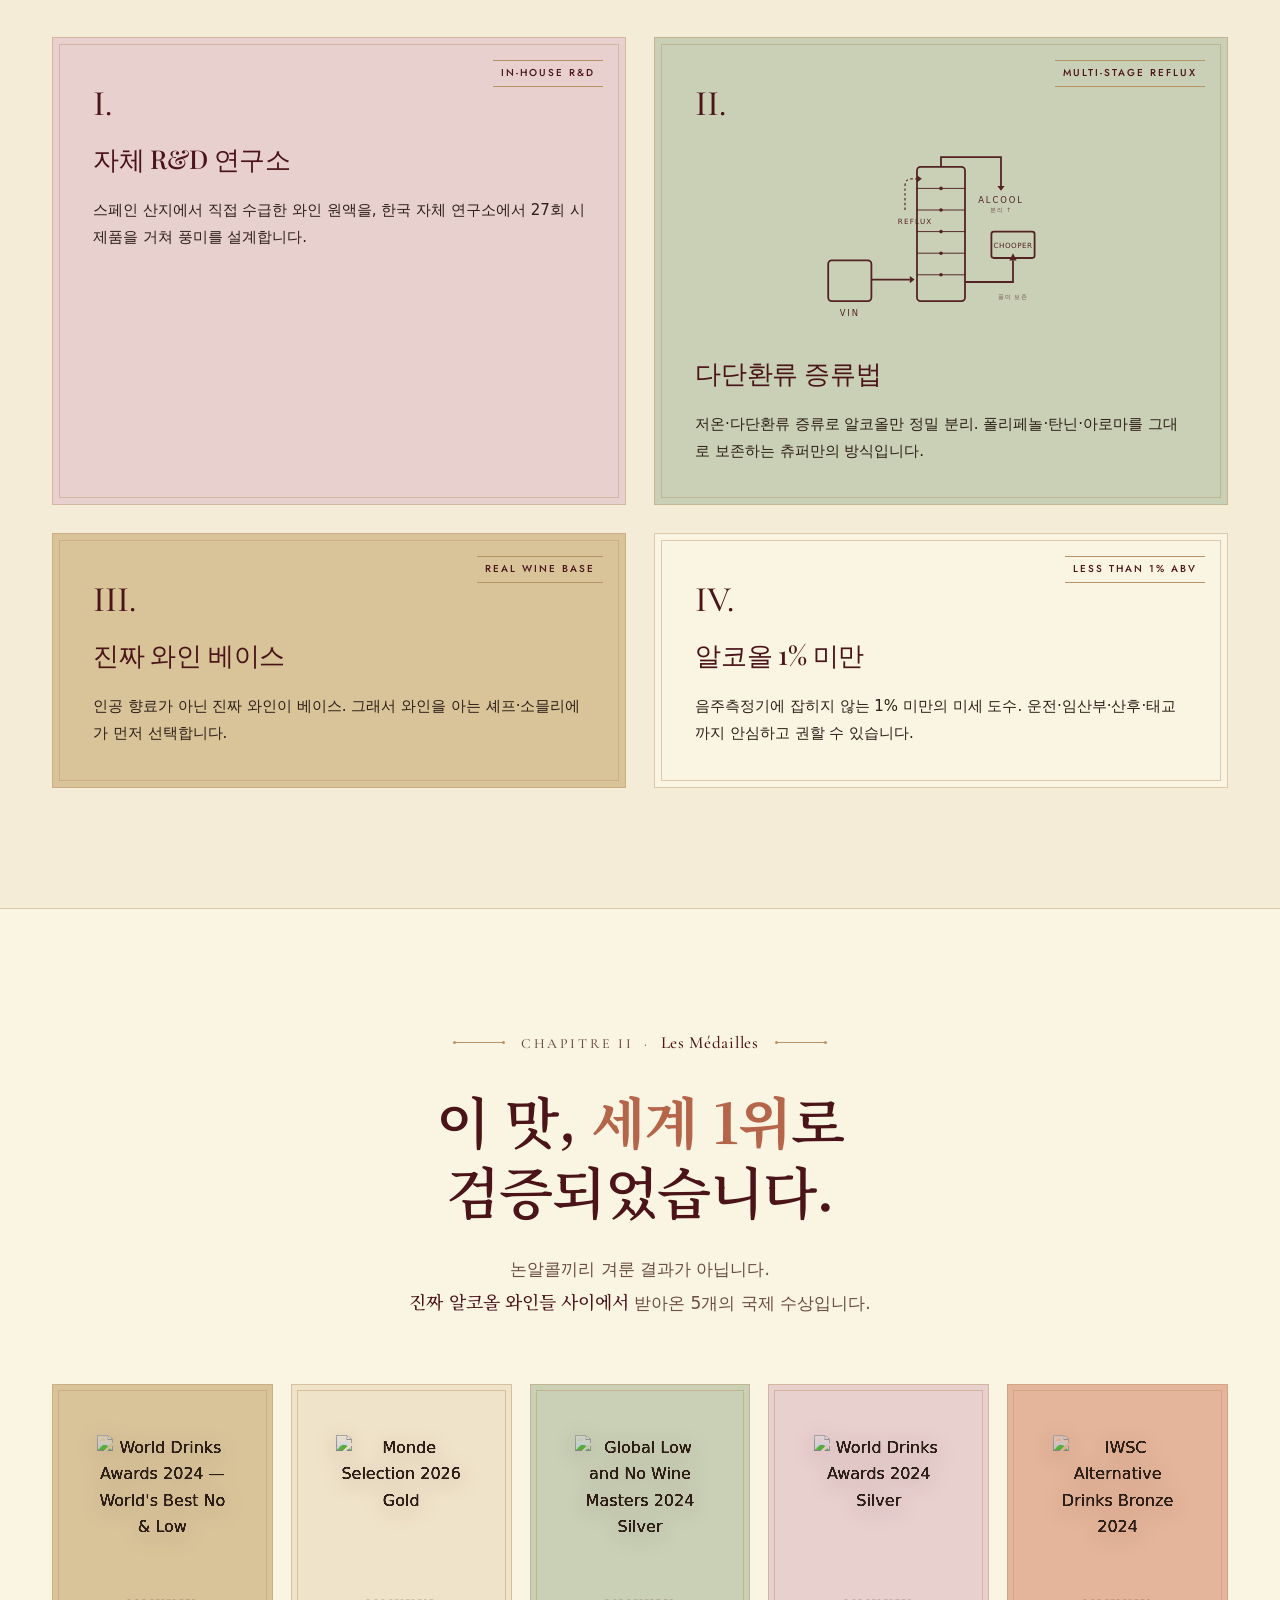
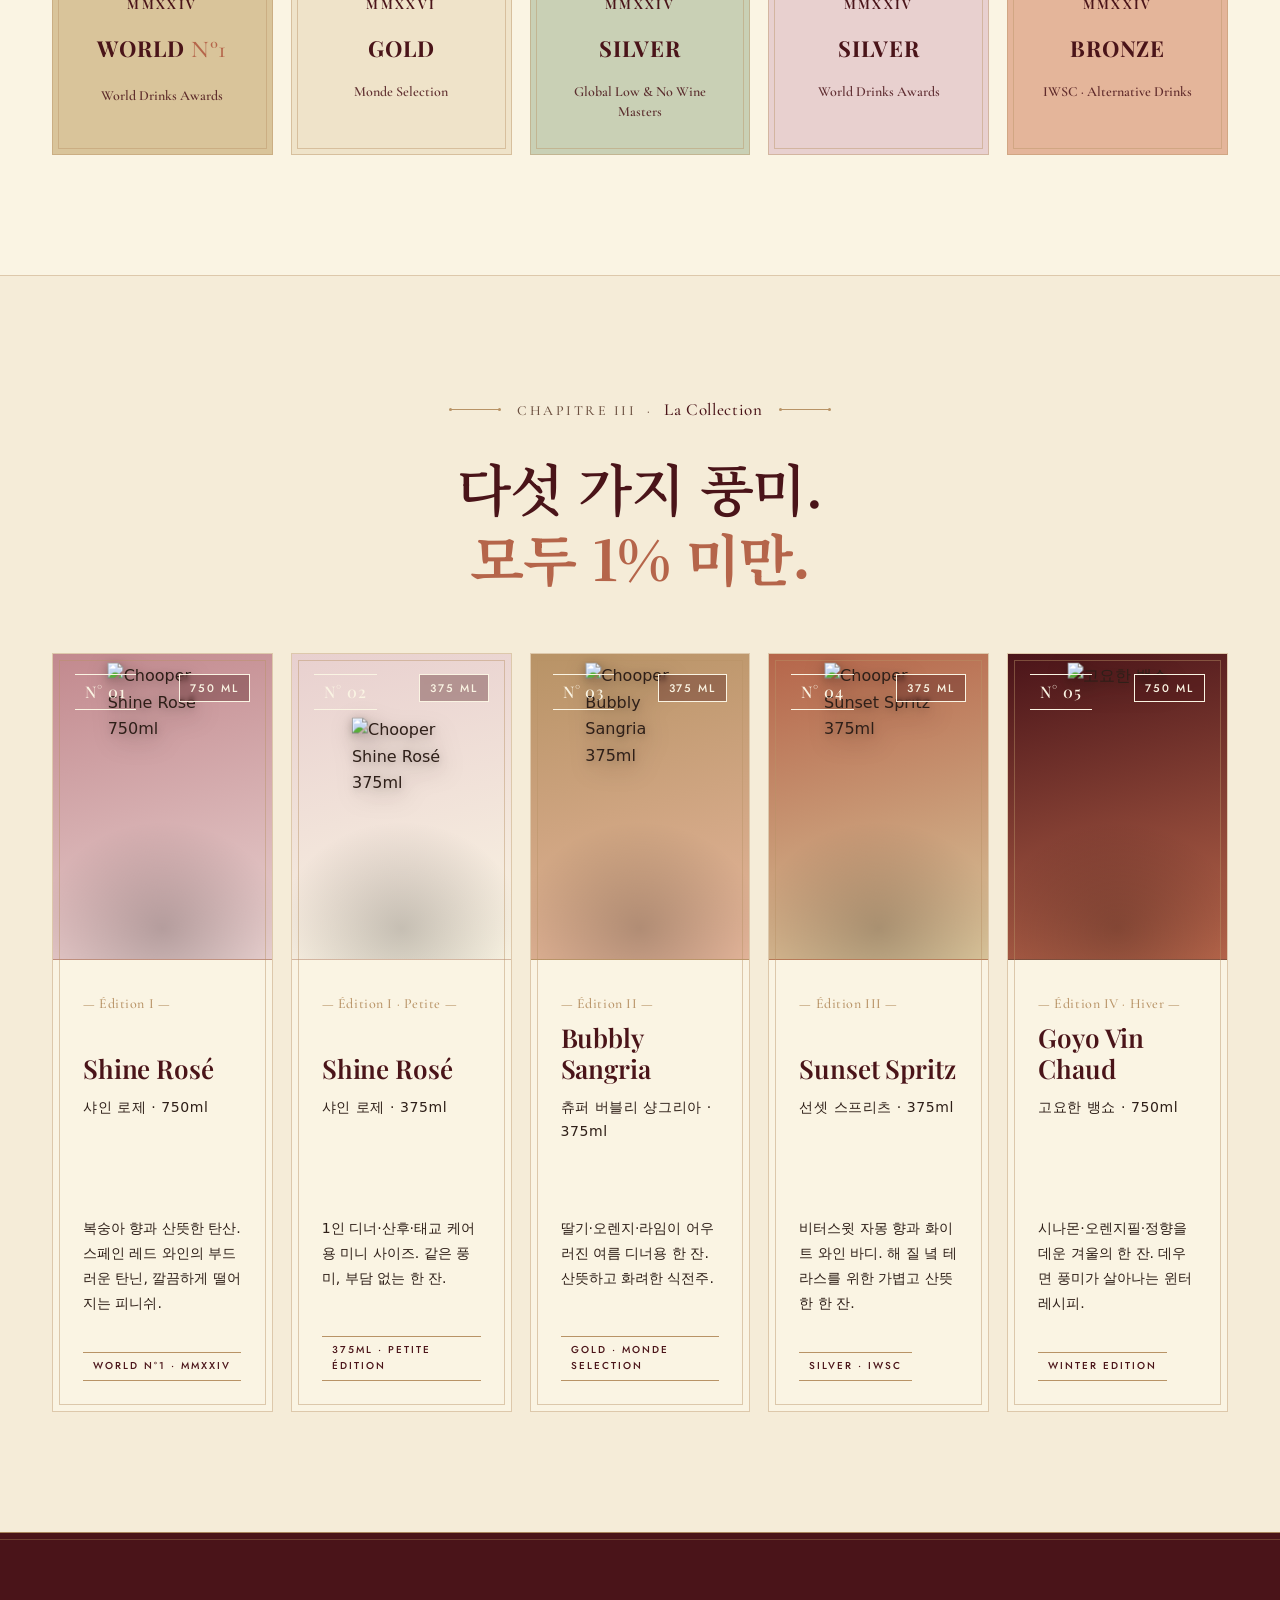
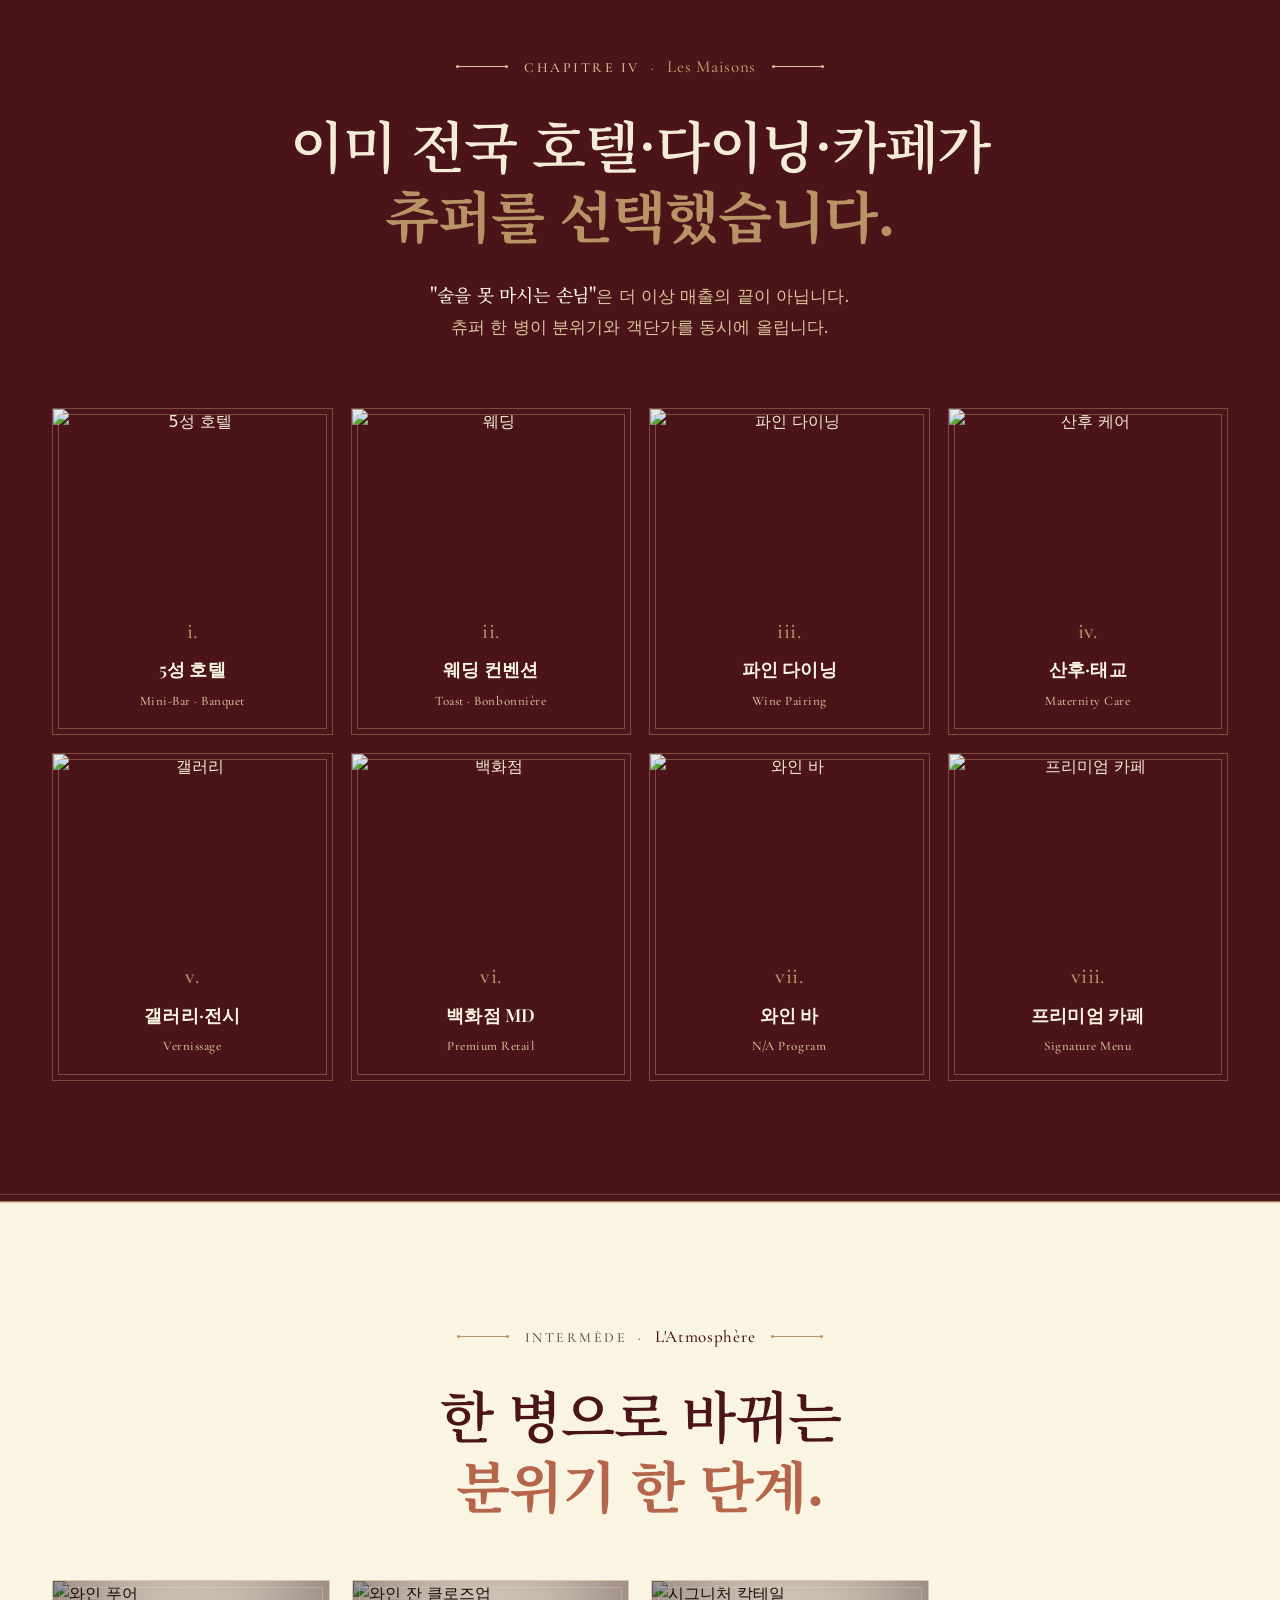
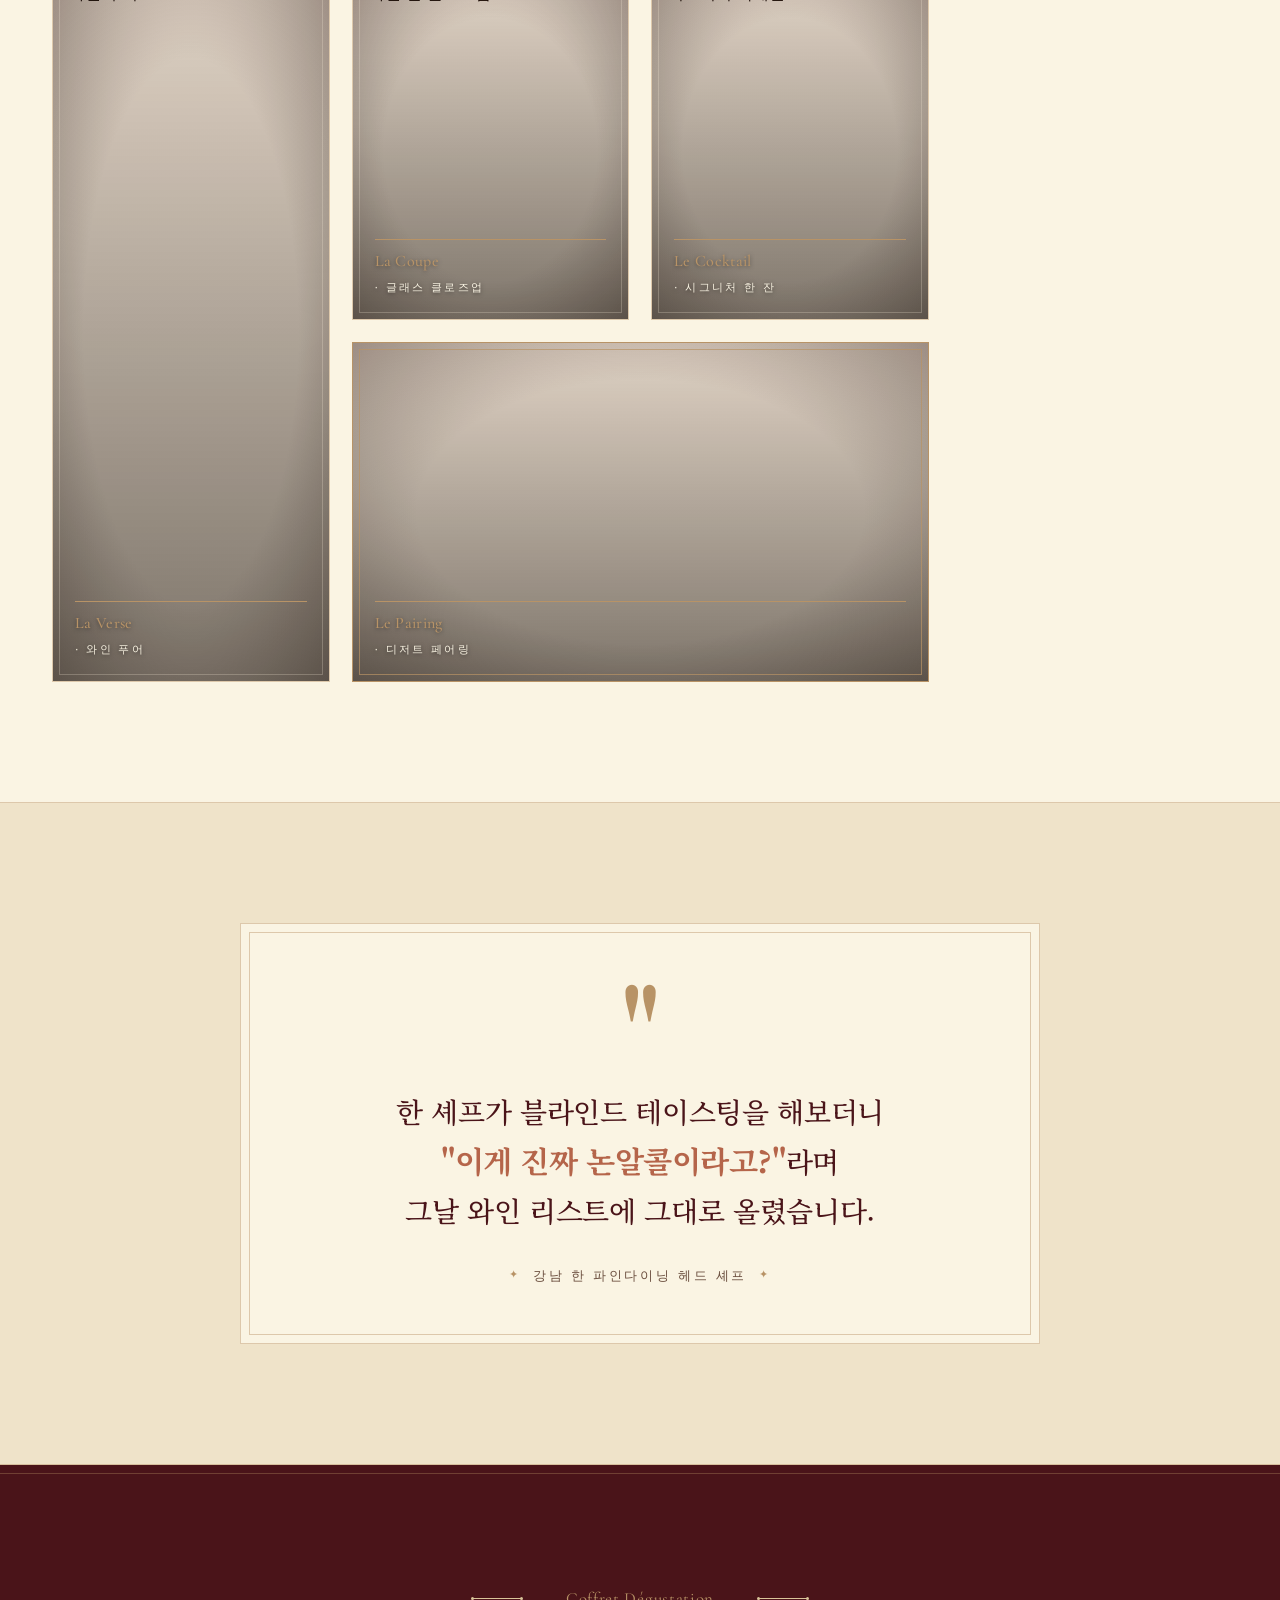
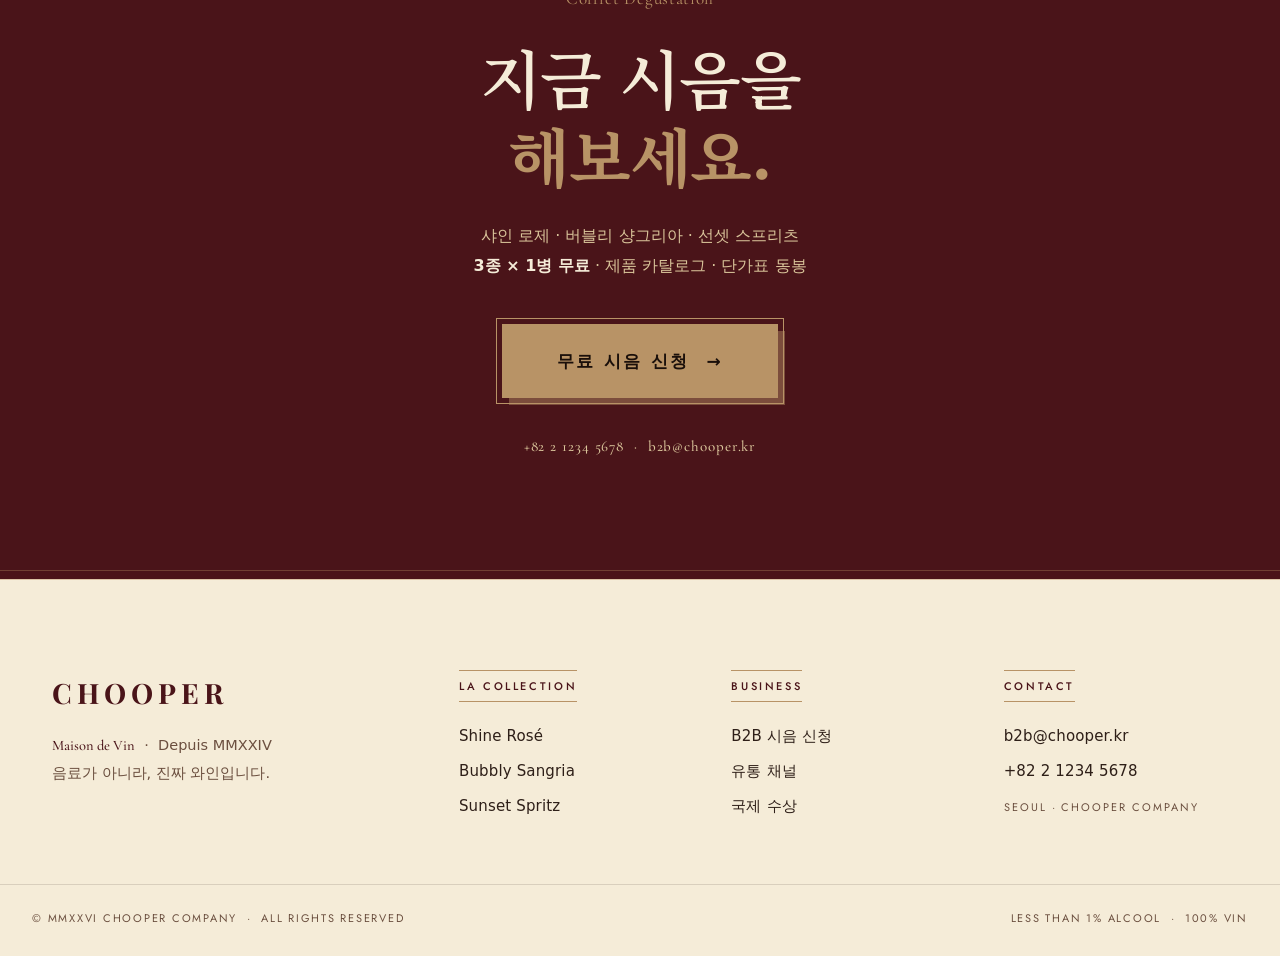
==== commit 388bac4c: "fix: 메달 흰 배경 SVG filter로 확실히 제거 + CTA 워딩 '받아보세요→해보세요' - SVG <filter id='kill-white'> color matrix로 R" ====
--- a/index.html
+++ b/index.html
@@ -13,6 +13,19 @@
 <link rel="stylesheet" href="styles.css">
 </head>
 <body>
+
+<!-- SVG filter — 메달 PNG 흰 배경 → 투명 처리 -->
+<svg width="0" height="0" style="position:absolute" aria-hidden="true">
+  <defs>
+    <filter id="kill-white" color-interpolation-filters="sRGB">
+      <feColorMatrix type="matrix" values="
+        1 0 0 0 0
+        0 1 0 0 0
+        0 0 1 0 0
+       -1 -1 -1 3 0"/>
+    </filter>
+  </defs>
+</svg>
 
 <!-- ─────────── NAV ─────────── -->
 <header class="nav">
@@ -450,7 +463,7 @@
     <div class="cta-marquee"><span class="gold-rule light"></span>&nbsp;<i>Coffret Dégustation</i>&nbsp;<span class="gold-rule light"></span></div>
     <h2 class="cta-h">
       지금 시음을<br>
-      <em>받아보세요.</em>
+      <em>해보세요.</em>
     </h2>
     <p class="cta-sub">
       샤인 로제 · 버블리 샹그리아 · 선셋 스프리츠<br>
--- a/styles.css
+++ b/styles.css
@@ -694,8 +694,9 @@
   margin: 12px auto 8px;
   z-index: 2;
   position: relative;
-  filter: drop-shadow(0 4px 10px rgba(74, 20, 25, .2));
   transition: transform .5s var(--ease);
+  /* PNG 흰 픽셀 → 투명 (SVG color matrix) + drop-shadow */
+  filter: url(#kill-white) drop-shadow(0 4px 10px rgba(74, 20, 25, .25));
 }
 .medal-with-logo:hover .m-logo { transform: rotate(-6deg) scale(1.12); }
 .medal-with-logo .m-yr { margin-top: 4px; }
@@ -883,8 +884,8 @@
 }
 .prod-rose-mini .prod-bottle-img {
   transform: translate(-50%, -50%);
-  height: 80%;          /* Petite는 살짝 작게 */
-  max-width: 60%;
+  height: 58%;          /* N°02 PNG 안 병이 다른 PNG보다 커서 더 줄임 */
+  max-width: 45%;
 }
 .prod-bubbly .prod-bottle-img {
   transform: translate(-50%, -50%);
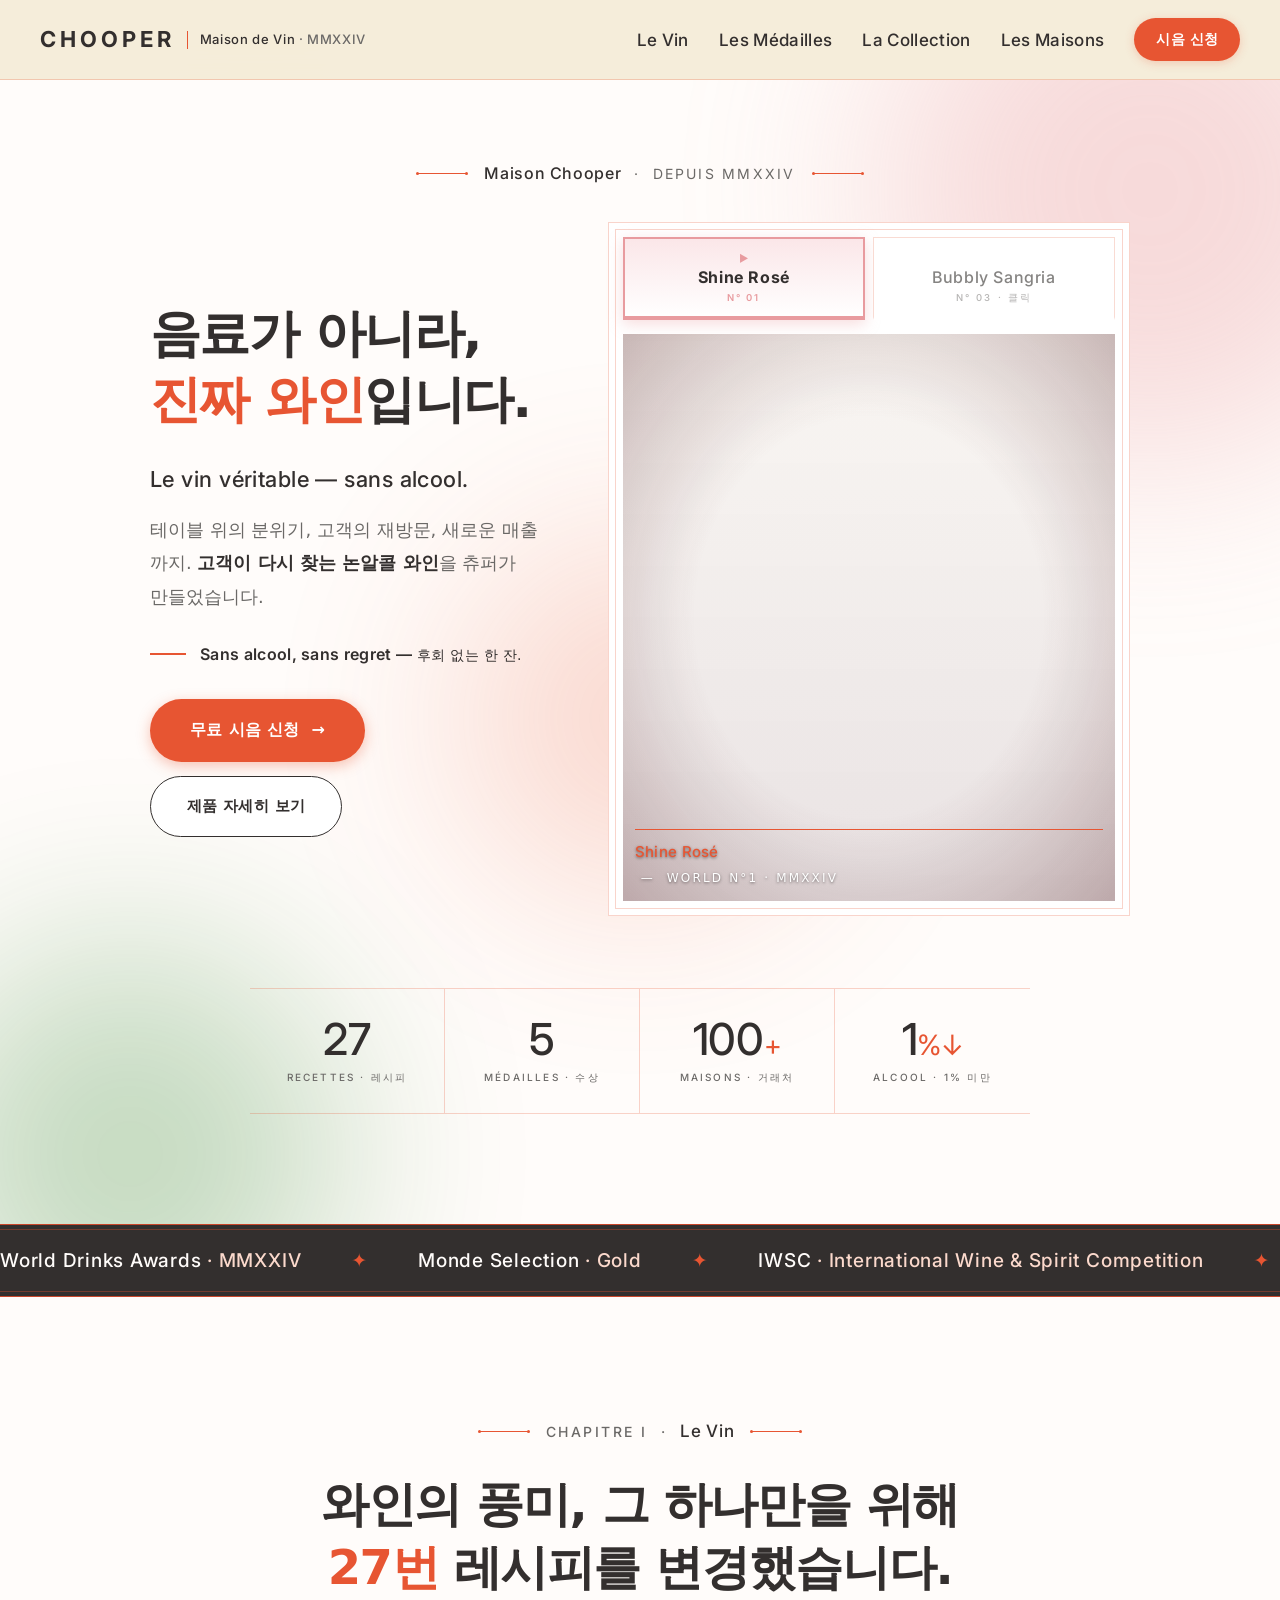
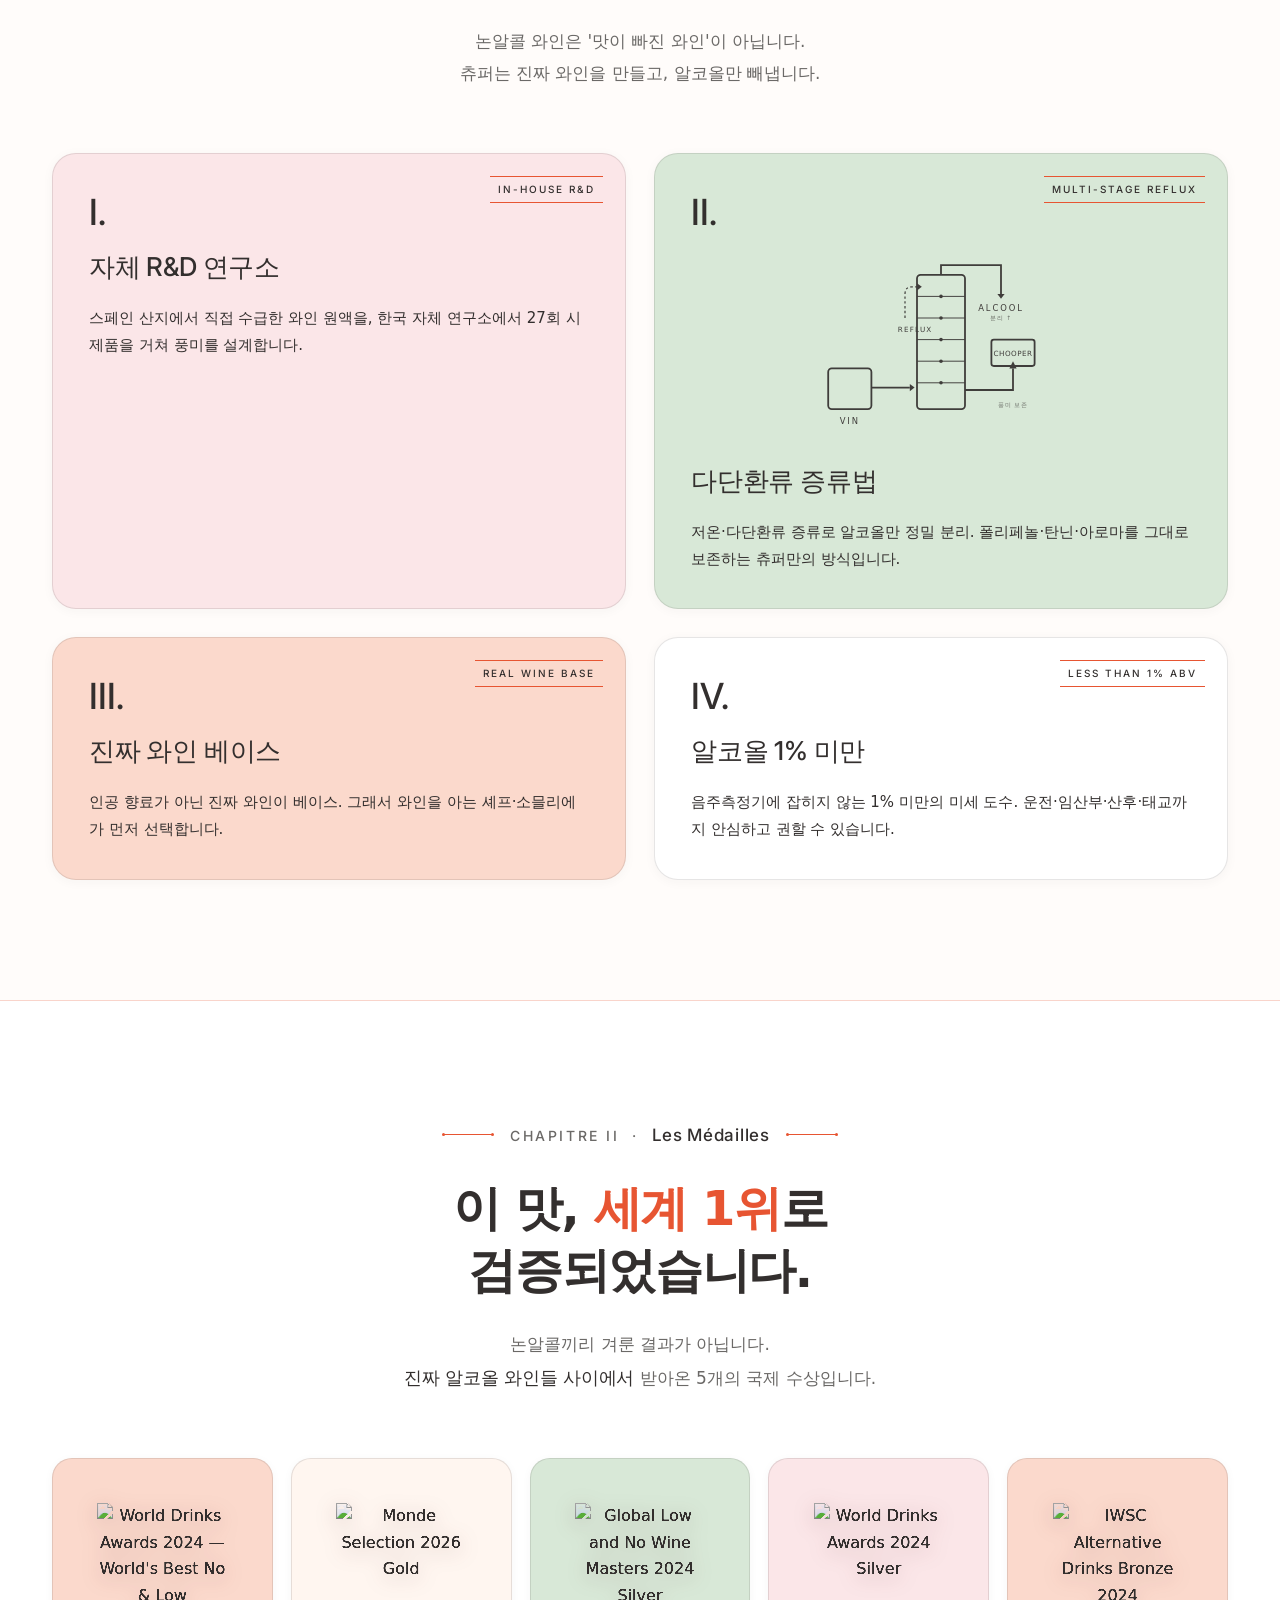
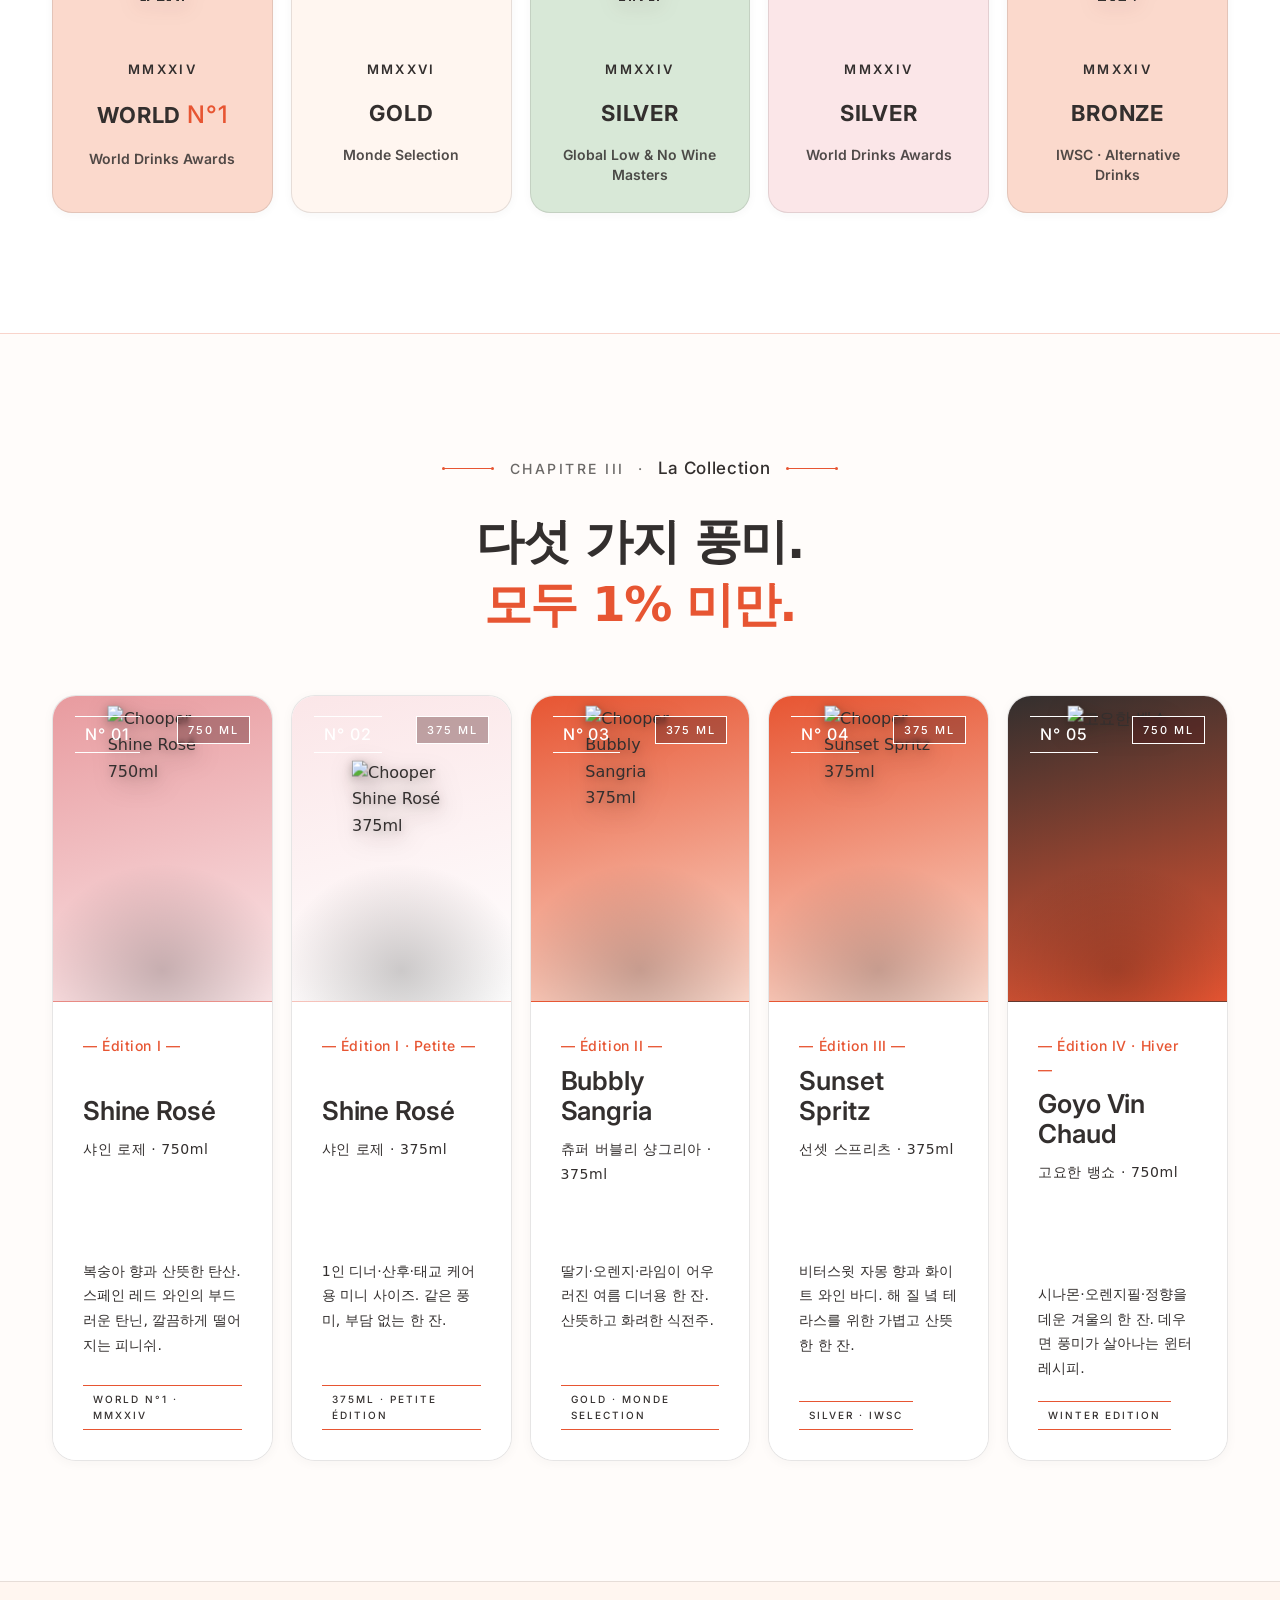
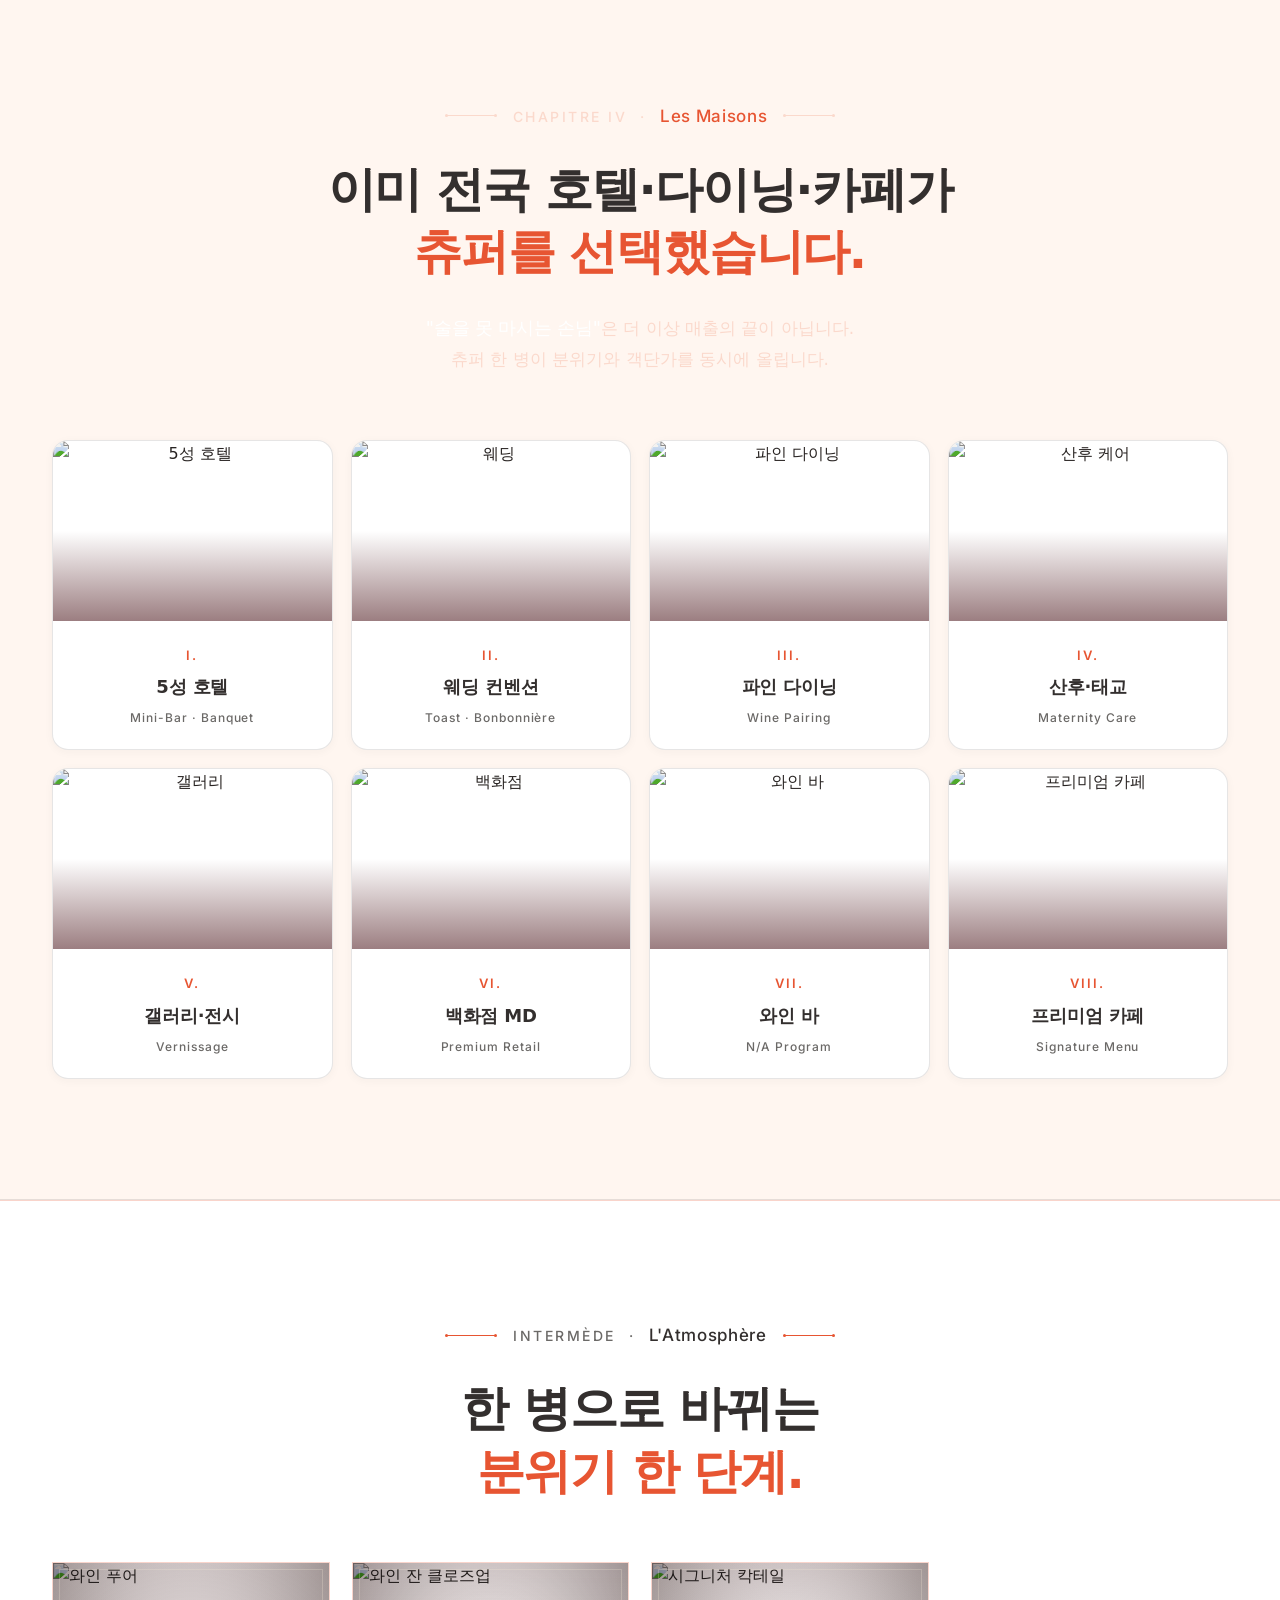
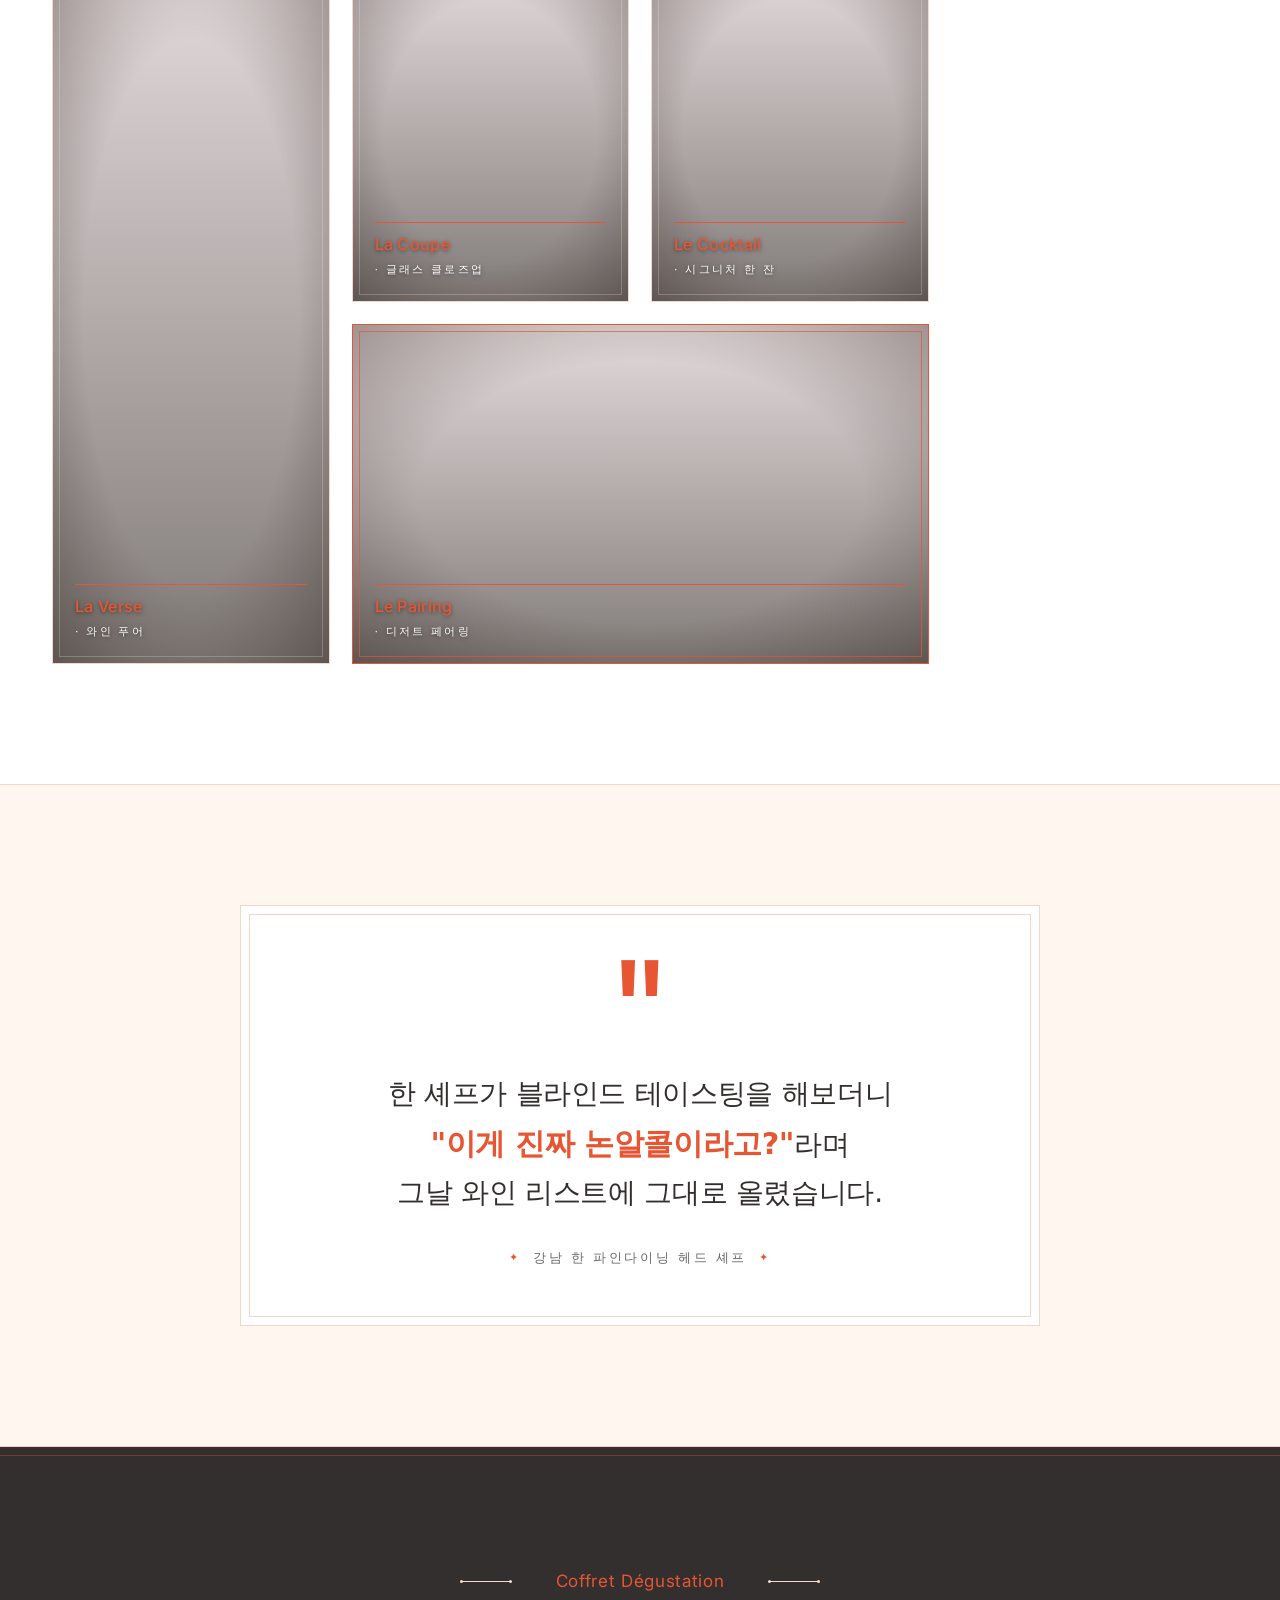
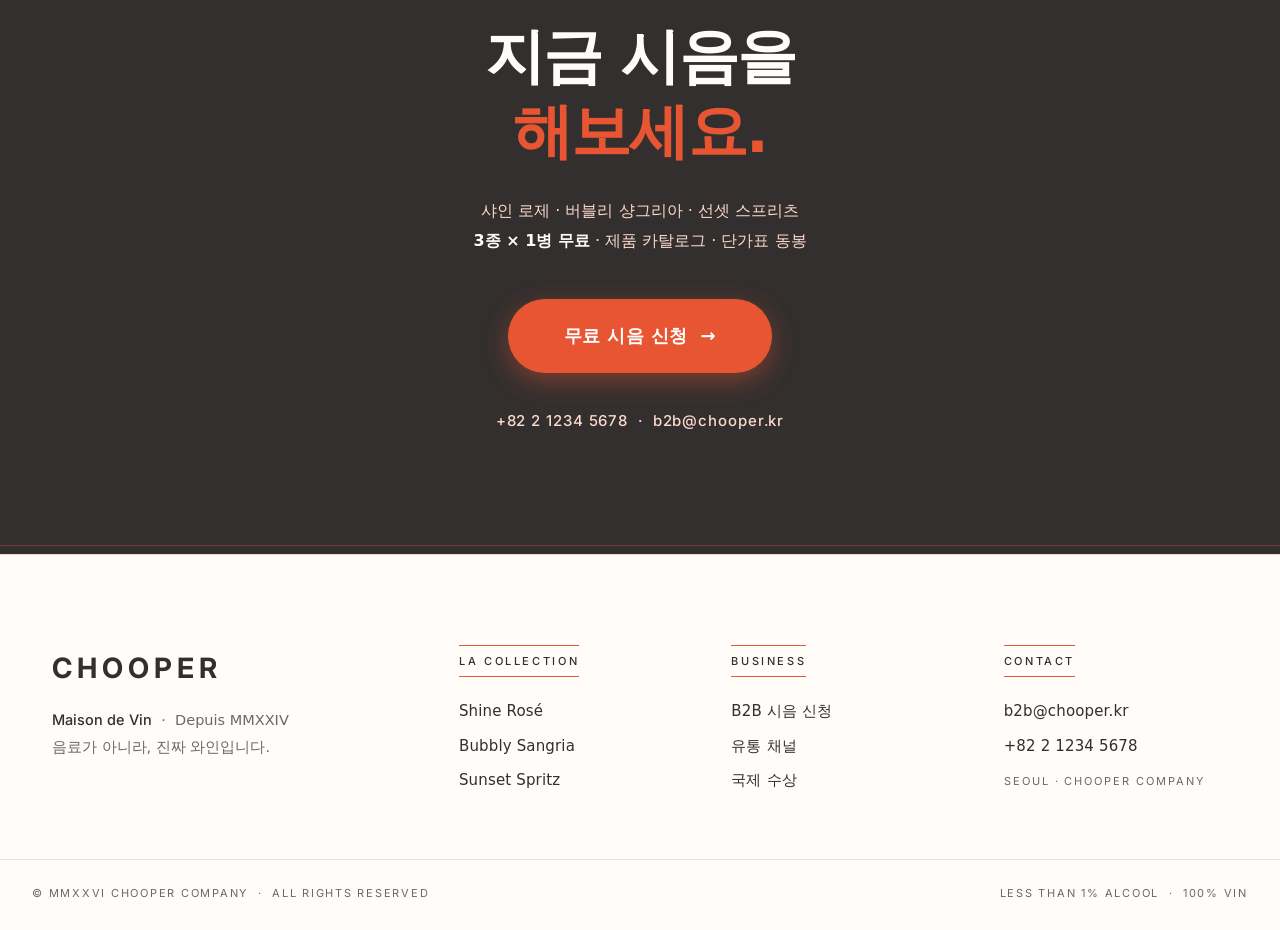
==== commit fa1c3642: "feat: laurenchoo.kr 본가 톤으로 디자인 리프레시 — 코랄 + Pretendard sans + 둥근 pill 색 팔레트 (본가 분석 기반): - bordeaux: #" ====
--- a/index.html
+++ b/index.html
@@ -9,7 +9,7 @@
 <meta property="og:description" content="음료가 아니라, 진짜 와인입니다." />
 <link rel="preconnect" href="https://fonts.googleapis.com">
 <link rel="preconnect" href="https://fonts.gstatic.com" crossorigin>
-<link href="https://fonts.googleapis.com/css2?family=Playfair+Display:ital,wght@0,400;0,500;0,700;0,900;1,400;1,500;1,700&family=Cormorant+Garamond:ital,wght@0,400;0,500;1,400;1,500;1,600&family=Jost:wght@300;400;500;600&family=Pretendard:wght@300;400;500;600;700;900&family=Noto+Serif+KR:wght@400;500;600;700;900&display=swap" rel="stylesheet">
+<link href="https://fonts.googleapis.com/css2?family=Inter:wght@400;500;600;700;800;900&family=Pretendard:wght@300;400;500;600;700;800;900&display=swap" rel="stylesheet">
 <link rel="stylesheet" href="styles.css">
 </head>
 <body>
--- a/styles.css
+++ b/styles.css
@@ -3,33 +3,33 @@
    ═══════════════════════════════════════════════ */
 
 :root {
-  /* Palette — 깊은 와이너리 + 모로코 룸 */
-  --noir:           #1A0F0A;     /* 짙은 에스프레소 */
-  --bordeaux:       #4A1419;     /* 진한 보르도 와인 */
-  --bordeaux-soft:  #6B2329;
-  --champagne:      #B89366;     /* 와인 라벨 골드 */
-  --champagne-soft: #D9C49A;
-  --gold-leaf:      #A8845C;     /* 더 깊은 골드 */
-  --ivory:          #F5ECD8;     /* 따뜻한 페이퍼 */
-  --paper:          #FAF4E3;     /* 더 밝은 페이퍼 */
-  --cream:          #EFE3C9;
-  --terracotta:     #B5654A;     /* 모로코 테라코타 */
-  --terracotta-soft:#E4B59A;
-  --rose-poudre:    #C2898E;     /* 로즈 푸드레 */
-  --rose-soft:      #E8D0CF;
-  --sage:           #7B8767;     /* 머스컷 세이지 */
-  --sage-soft:      #C9D0B5;
-  --ink:            #2E1F18;
-  --ink-soft:       #6B4F3F;
-  --line:           rgba(46, 31, 24, .14);
-  --line-gold:      rgba(184, 147, 102, .45);
-
-  /* Fonts */
+  /* Palette — Laurenchoo 본가 톤 */
+  --noir:           #1A1410;
+  --bordeaux:       #332F2E;     /* 다크 브라운 (본가 메인 텍스트) */
+  --bordeaux-soft:  #54504F;
+  --champagne:      #E75532;     /* 코랄 오렌지 (본가 메인 액센트) */
+  --champagne-soft: #FBD9CC;     /* 옅은 코랄 */
+  --gold-leaf:      #C9462A;     /* 더 깊은 코랄 */
+  --ivory:          #FFFCFA;     /* 본가 따뜻한 오프화이트 */
+  --paper:          #FFFFFF;     /* 화이트 */
+  --cream:          #FFF6F0;     /* 코랄 화이트 */
+  --terracotta:     #E75532;     /* CTA 코랄 통일 */
+  --terracotta-soft:#FBD9CC;
+  --rose-poudre:    #E89B9F;
+  --rose-soft:      #FBE6E8;
+  --sage:           #157513;     /* 본가 그린 액센트 */
+  --sage-soft:      #D8E8D7;
+  --ink:            #332F2E;
+  --ink-soft:       #6B6967;
+  --line:           rgba(51, 47, 46, .12);
+  --line-gold:      rgba(231, 85, 50, .25);
+
+  /* Fonts — Laurenchoo 본가 톤 (Pretendard sans 위주) */
   --kr:        'Pretendard', 'Noto Sans KR', system-ui, sans-serif;
-  --kr-serif:  'Noto Serif KR', 'Playfair Display', Georgia, serif;
-  --display:   'Playfair Display', 'Cormorant Garamond', Georgia, serif;
-  --italic:    'Cormorant Garamond', 'Playfair Display', Georgia, serif;
-  --sans:      'Jost', system-ui, sans-serif;
+  --kr-serif:  'Pretendard', 'Noto Sans KR', system-ui, sans-serif;    /* serif 제거, sans 통일 */
+  --display:   'Inter', 'Pretendard', system-ui, sans-serif;
+  --italic:    'Inter', 'Pretendard', system-ui, sans-serif;
+  --sans:      'Inter', 'Pretendard', system-ui, sans-serif;
 
   --ease: cubic-bezier(.4, 0, .2, 1);
 }
@@ -172,20 +172,22 @@
 .nav-cta {
   font-family: var(--kr);
   font-style: normal;
-  background: var(--bordeaux);
-  color: var(--paper) !important;
+  background: var(--terracotta);
+  color: #fff !important;
   padding: 10px 22px;
-  border-radius: 0;
-  border: 1px solid var(--bordeaux);
-  font-weight: 500;
-  font-size: 13px;
-  letter-spacing: 0.12em;
-  transition: background .2s var(--ease), color .2s var(--ease);
+  border-radius: 100px;
+  border: none;
+  font-weight: 600;
+  font-size: 14px;
+  letter-spacing: 0.01em;
+  transition: background .2s var(--ease), transform .2s, box-shadow .25s;
+  box-shadow: 0 2px 10px rgba(231, 85, 50, .25);
 }
 .nav-cta:hover {
-  background: var(--champagne);
-  color: var(--noir) !important;
-  border-color: var(--champagne);
+  background: var(--gold-leaf);
+  color: #fff !important;
+  transform: translateY(-1px);
+  box-shadow: 0 4px 14px rgba(231, 85, 50, .4);
 }
 .nav-cta::after { display: none; }
 
@@ -239,22 +241,21 @@
 }
 
 .hero-h1 {
-  font-family: var(--kr-serif);
-  font-size: clamp(30px, 3.8vw, 56px);
-  font-weight: 600;
-  line-height: 1.32;
-  letter-spacing: -0.028em;
-  margin-bottom: 28px;
+  font-family: var(--kr);
+  font-size: clamp(32px, 4vw, 56px);
+  font-weight: 800;
+  line-height: 1.28;
+  letter-spacing: -0.03em;
+  margin-bottom: 24px;
   color: var(--bordeaux);
   word-break: keep-all;
-  white-space: nowrap;
 }
 .hero-h1 em {
-  font-family: var(--kr-serif);
-  font-style: normal;
-  font-weight: 700;
+  font-family: var(--kr);
+  font-style: normal;
+  font-weight: 900;
   color: var(--terracotta);
-  letter-spacing: -0.024em;
+  letter-spacing: -0.03em;
 }
 .hero-h1 .kr-up { font-style: normal; }
 
@@ -295,46 +296,31 @@
   display: inline-flex;
   align-items: center;
   justify-content: center;
-  background: var(--bordeaux);
-  color: var(--paper);
+  background: var(--terracotta);
+  color: #fff;
   font-family: var(--kr);
   font-weight: 700;
   font-size: 16px;
-  letter-spacing: 0.14em;
-  padding: 20px 44px;
-  border-radius: 0;
-  border: 1px solid var(--bordeaux);
-  box-shadow:
-    0 0 0 1px var(--bordeaux),
-    inset 0 0 0 4px var(--bordeaux),
-    inset 0 0 0 5px var(--champagne),
-    6px 6px 0 var(--champagne),
-    0 0 0 0 rgba(184, 147, 102, .55);
-  outline: 1px solid var(--champagne);
-  outline-offset: 4px;
-  transition: background .25s var(--ease), color .25s var(--ease), transform .2s var(--ease), box-shadow .2s var(--ease);
+  letter-spacing: 0.02em;
+  padding: 18px 40px;
+  border-radius: 100px;            /* 본가 둥근 pill 버튼 */
+  border: none;
+  box-shadow: 0 4px 14px rgba(231, 85, 50, .35), 0 0 0 0 rgba(231, 85, 50, .45);
+  transition: background .25s var(--ease), transform .2s var(--ease), box-shadow .25s var(--ease);
   cursor: pointer;
   animation: btn-pulse 2.6s ease-in-out infinite;
 }
 @keyframes btn-pulse {
-  0%, 100% {
-    box-shadow:
-      0 0 0 1px var(--bordeaux),
-      inset 0 0 0 4px var(--bordeaux),
-      inset 0 0 0 5px var(--champagne),
-      6px 6px 0 var(--champagne),
-      0 0 0 0 rgba(184, 147, 102, .55);
-  }
-  50% {
-    box-shadow:
-      0 0 0 1px var(--bordeaux),
-      inset 0 0 0 4px var(--bordeaux),
-      inset 0 0 0 5px var(--champagne),
-      6px 6px 0 var(--champagne),
-      0 0 0 14px rgba(184, 147, 102, 0);
-  }
-}
-.btn-primary:hover { animation: none; }
+  0%, 100% { box-shadow: 0 4px 14px rgba(231, 85, 50, .35), 0 0 0 0 rgba(231, 85, 50, .45); }
+  50%      { box-shadow: 0 4px 14px rgba(231, 85, 50, .35), 0 0 0 16px rgba(231, 85, 50, 0); }
+}
+.btn-primary:hover {
+  animation: none;
+  background: var(--gold-leaf);
+  transform: translateY(-2px);
+  box-shadow: 0 8px 20px rgba(231, 85, 50, .45);
+}
+.btn-primary:active { transform: translateY(0); }
 .btn-primary:hover {
   background: var(--noir);
   color: var(--champagne);
@@ -360,27 +346,25 @@
   display: inline-flex;
   align-items: center;
   justify-content: center;
-  background: transparent;
-  color: var(--bordeaux);
-  font-family: var(--kr);
-  font-weight: 500;
-  font-size: 14.5px;
-  letter-spacing: 0.12em;
-  padding: 19px 32px;
-  border-radius: 0;
-  border: 1px solid var(--champagne);
-  outline: 1px solid var(--champagne);
-  outline-offset: 3px;
-  transition: background .25s, color .25s, border-color .25s, transform .2s;
+  background: #fff;
+  color: var(--bordeaux);
+  font-family: var(--kr);
+  font-weight: 600;
+  font-size: 15px;
+  letter-spacing: 0.02em;
+  padding: 17px 36px;
+  border-radius: 100px;
+  border: 1.5px solid var(--bordeaux);
+  transition: background .25s, color .25s, transform .2s, box-shadow .25s;
   cursor: pointer;
 }
 .btn-ghost:hover {
-  background: var(--champagne);
-  color: var(--noir);
-  border-color: var(--champagne);
-  transform: translate(-2px, -2px);
-}
-.btn-ghost:active { transform: translate(1px, 1px); }
+  background: var(--bordeaux);
+  color: #fff;
+  transform: translateY(-2px);
+  box-shadow: 0 6px 18px rgba(51, 47, 46, .25);
+}
+.btn-ghost:active { transform: translateY(0); }
 
 .hero-tickers {
   display: grid;
@@ -492,21 +476,21 @@
 .chapter-mark.light i { color: var(--champagne); }
 
 .h2 {
-  font-family: var(--kr-serif);
-  font-size: clamp(32px, 4.6vw, 56px);
-  font-weight: 600;
-  line-height: 1.26;
-  letter-spacing: -0.022em;
+  font-family: var(--kr);
+  font-size: clamp(28px, 4vw, 48px);
+  font-weight: 800;
+  line-height: 1.3;
+  letter-spacing: -0.028em;
   color: var(--bordeaux);
   margin-bottom: 28px;
   text-align: center;
 }
 .h2 em {
-  font-family: var(--kr-serif);
-  font-style: normal;
-  font-weight: 700;
+  font-family: var(--kr);
+  font-style: normal;
+  font-weight: 900;
   color: var(--terracotta);
-  letter-spacing: -0.018em;
+  letter-spacing: -0.03em;
 }
 
 .lede {
@@ -542,30 +526,25 @@
 }
 
 .card {
-  padding: 48px 40px 40px;
-  border: 1px solid var(--line-gold);
-  border-radius: 0;
-  position: relative;
-  transition: border-color .3s, transform .3s var(--ease);
+  padding: 40px 36px 36px;
+  border: 1px solid var(--line);
+  border-radius: 24px;
+  position: relative;
+  transition: border-color .3s, transform .3s var(--ease), box-shadow .3s;
   display: flex;
   flex-direction: column;
   gap: 16px;
   background: var(--paper);
+  box-shadow: 0 2px 12px rgba(51, 47, 46, .04);
 }
 .card::before {
-  content: '';
-  position: absolute;
-  inset: 6px;
-  border: 1px solid var(--line-gold);
-  pointer-events: none;
-  transition: border-color .3s;
+  display: none;             /* 본가는 inset 보더 없이 깔끔 */
 }
 .card:hover {
-  border-color: var(--champagne);
-  transform: translateY(-6px) rotate(-.4deg);
-  box-shadow: 0 12px 28px rgba(74, 20, 25, .14), 0 0 0 1px rgba(184, 147, 102, .25);
-}
-.card:hover::before { border-color: var(--champagne); }
+  border-color: var(--terracotta);
+  transform: translateY(-6px);
+  box-shadow: 0 14px 32px rgba(231, 85, 50, .15);
+}
 .card-pink    { background: var(--rose-soft); }
 .card-olive   { background: var(--sage-soft); }
 .card-mustard { background: var(--champagne-soft); }
@@ -636,25 +615,20 @@
   margin-top: 60px;
 }
 .medal {
-  padding: 38px 20px 32px;
-  border: 1px solid var(--line-gold);
-  border-radius: 0;
+  padding: 32px 20px 28px;
+  border: 1px solid var(--line);
+  border-radius: 20px;
   display: flex;
   flex-direction: column;
   align-items: center;
   text-align: center;
-  gap: 16px;
-  transition: transform .3s var(--ease), border-color .3s;
-  position: relative;
-  background: var(--ivory);
-}
-.medal::before {
-  content: '';
-  position: absolute;
-  inset: 5px;
-  border: 1px solid var(--line-gold);
-  pointer-events: none;
-}
+  gap: 14px;
+  transition: transform .3s var(--ease), border-color .3s, box-shadow .3s;
+  position: relative;
+  background: var(--paper);
+  box-shadow: 0 2px 10px rgba(51, 47, 46, .04);
+}
+.medal::before { display: none; }
 .medal::after {
   content: '';
   position: absolute;
@@ -784,41 +758,22 @@
   .prod-grid { grid-template-columns: repeat(3, 1fr); gap: 22px; }
 }
 .prod {
-  border: 1px solid var(--line-gold);
-  border-radius: 0;
+  border: 1px solid var(--line);
+  border-radius: 24px;
   overflow: hidden;
   display: flex;
   flex-direction: column;
   background: var(--paper);
-  transition: transform .3s var(--ease), border-color .3s;
-  position: relative;
-}
-.prod::before {
-  content: '';
-  position: absolute;
-  inset: 6px;
-  border: 1px solid var(--line-gold);
-  pointer-events: none;
-  z-index: 3;
-  transition: border-color .3s;
-}
+  transition: transform .3s var(--ease), border-color .3s, box-shadow .3s;
+  position: relative;
+  box-shadow: 0 2px 12px rgba(51, 47, 46, .04);
+}
+.prod::before { display: none; }
 .prod:hover {
-  transform: translateY(-10px);
-  border-color: var(--champagne);
-  box-shadow: 0 16px 36px rgba(74, 20, 25, .18), 0 0 0 2px rgba(184, 147, 102, .3);
-}
-.prod:hover::before { border-color: var(--champagne); }
-.prod::after {
-  content: '';
-  position: absolute;
-  inset: 0;
-  background: linear-gradient(135deg, transparent 0%, rgba(184,147,102,.0) 40%, rgba(184,147,102,.18) 100%);
-  pointer-events: none;
-  opacity: 0;
-  transition: opacity .5s var(--ease);
-  z-index: 4;
-}
-.prod:hover::after { opacity: 1; }
+  transform: translateY(-8px);
+  border-color: var(--terracotta);
+  box-shadow: 0 18px 36px rgba(231, 85, 50, .18);
+}
 
 .prod-rose .prod-art      { background: linear-gradient(165deg, var(--rose-poudre) 0%, var(--rose-soft) 100%); }
 .prod-rose-mini .prod-art { background: linear-gradient(165deg, var(--rose-soft) 0%, var(--paper) 100%); }
@@ -1075,24 +1030,15 @@
 
 /* ─────────── USE ─────────── */
 .use {
-  background: var(--bordeaux);
-  color: var(--ivory);
-  border-top: 1px solid var(--gold-leaf);
-  border-bottom: 1px solid var(--gold-leaf);
+  background: var(--cream);
+  color: var(--bordeaux);
+  border-top: 1px solid var(--line);
+  border-bottom: 1px solid var(--line);
   text-align: center;
   position: relative;
 }
-.use::before, .use::after {
-  content: '';
-  position: absolute; left: 0; right: 0;
-  height: 1px;
-  background: var(--champagne);
-  opacity: .35;
-}
-.use::before { top: 6px; }
-.use::after  { bottom: 6px; }
-.use .h2 { color: var(--ivory); }
-.use .h2 em { color: var(--champagne); }
+.use .h2 { color: var(--bordeaux); }
+.use .h2 em { color: var(--terracotta); }
 
 .use-grid {
   display: grid;
@@ -1101,10 +1047,10 @@
   margin-top: 60px;
 }
 .use-cell {
-  background: var(--bordeaux);
-  color: var(--ivory);
-  border: 1px solid var(--line-gold);
-  border-radius: 0;
+  background: var(--paper);
+  color: var(--bordeaux);
+  border: 1px solid var(--line);
+  border-radius: 16px;
   padding: 0 0 22px;
   margin: 0;
   display: flex;
@@ -1112,27 +1058,19 @@
   align-items: center;
   text-align: center;
   gap: 6px;
-  transition: border-color .3s, transform .3s var(--ease);
+  transition: border-color .3s, transform .3s var(--ease), box-shadow .3s;
   position: relative;
   overflow: hidden;
-}
-.use-cell::before {
-  content: '';
-  position: absolute;
-  inset: 5px;
-  border: 1px solid var(--line-gold);
-  pointer-events: none;
-  transition: border-color .3s;
-  z-index: 3;
-}
+  box-shadow: 0 2px 10px rgba(51, 47, 46, .04);
+}
+.use-cell::before { display: none; }
 .use-cell:hover {
-  border-color: var(--champagne);
-  transform: translateY(-6px) rotate(-.6deg);
-  box-shadow: 0 14px 28px rgba(26, 15, 10, .35), 0 0 0 2px rgba(184, 147, 102, .35);
-}
-.use-cell:hover::before { border-color: var(--champagne); }
-.use-cell:hover .use-photo img { transform: scale(1.12); filter: contrast(1.18) saturate(1.15) brightness(1.04) sepia(0.02); }
-.use-cell:hover .use-title { color: var(--champagne); }
+  border-color: var(--terracotta);
+  transform: translateY(-6px);
+  box-shadow: 0 14px 32px rgba(231, 85, 50, .18);
+}
+.use-cell:hover .use-photo img { transform: scale(1.08); filter: contrast(1.1) saturate(1.05) brightness(1) sepia(0); }
+.use-cell:hover .use-title { color: var(--terracotta); }
 
 .use-photo {
   position: relative;
@@ -1159,27 +1097,28 @@
 }
 
 .use-num {
-  font-family: var(--italic);
-  font-style: normal;
-  font-size: 22px;
-  font-weight: 500;
-  color: var(--champagne);
-  letter-spacing: 0.02em;
+  font-family: var(--sans);
+  font-style: normal;
+  font-size: 13px;
+  font-weight: 600;
+  color: var(--terracotta);
+  letter-spacing: 0.15em;
+  text-transform: uppercase;
 }
 .use-title {
-  font-family: var(--display);
+  font-family: var(--kr);
   font-size: 18px;
-  font-weight: 600;
-  color: var(--paper);
-  letter-spacing: 0.01em;
+  font-weight: 700;
+  color: var(--bordeaux);
+  letter-spacing: -0.01em;
 }
 .use-sub {
-  font-family: var(--italic);
-  font-style: normal;
-  font-size: 13px;
-  color: var(--champagne-soft);
-  font-weight: 500;
-  letter-spacing: 0.04em;
+  font-family: var(--sans);
+  font-style: normal;
+  font-size: 12px;
+  color: var(--ink-soft);
+  font-weight: 500;
+  letter-spacing: 0.08em;
 }
 
 /* ─────────── QUOTE ─────────── */
@@ -1278,20 +1217,20 @@
   margin-bottom: 24px;
 }
 .cta-h {
-  font-family: var(--kr-serif);
-  font-size: clamp(36px, 5.4vw, 64px);
-  font-weight: 600;
-  line-height: 1.22;
-  letter-spacing: -0.024em;
+  font-family: var(--kr);
+  font-size: clamp(34px, 5vw, 60px);
+  font-weight: 800;
+  line-height: 1.24;
+  letter-spacing: -0.028em;
   margin-bottom: 28px;
   color: var(--ivory);
 }
 .cta-h em {
-  font-family: var(--kr-serif);
-  font-style: normal;
-  font-weight: 700;
+  font-family: var(--kr);
+  font-style: normal;
+  font-weight: 900;
   color: var(--champagne);
-  letter-spacing: -0.02em;
+  letter-spacing: -0.03em;
 }
 .cta-sub {
   font-size: 16px;
@@ -1307,31 +1246,25 @@
   display: inline-flex;
   align-items: center;
   justify-content: center;
-  background: var(--champagne);
-  color: var(--noir);
+  background: var(--terracotta);
+  color: #fff;
   font-family: var(--kr);
   font-weight: 700;
-  font-size: 17px;
-  letter-spacing: 0.14em;
-  padding: 22px 54px;
-  border-radius: 0;
-  border: 1px solid var(--champagne);
-  outline: 1px solid var(--champagne);
-  outline-offset: 5px;
-  box-shadow: 7px 7px 0 rgba(184, 147, 102, .45);
-  transition: background .3s var(--ease), color .3s var(--ease), transform .25s, box-shadow .25s;
+  font-size: 18px;
+  letter-spacing: 0.02em;
+  padding: 22px 56px;
+  border-radius: 100px;
+  border: none;
+  box-shadow: 0 8px 24px rgba(231, 85, 50, .4);
+  transition: background .3s var(--ease), transform .25s, box-shadow .25s;
   cursor: pointer;
 }
 .btn-big:hover {
-  background: var(--noir);
-  color: var(--champagne);
-  transform: translate(-4px, -4px);
-  box-shadow: 11px 11px 0 rgba(184, 147, 102, .6);
-}
-.btn-big:active {
-  transform: translate(2px, 2px);
-  box-shadow: 3px 3px 0 rgba(184, 147, 102, .4);
-}
+  background: var(--gold-leaf);
+  transform: translateY(-3px);
+  box-shadow: 0 12px 30px rgba(231, 85, 50, .55);
+}
+.btn-big:active { transform: translateY(-1px); }
 
 .cta-foot {
   font-family: var(--italic);
@@ -1438,8 +1371,8 @@
    ═══════════════════════════════════════════════ */
 .hero-grid {
   display: grid;
-  grid-template-columns: 1.5fr 1fr;
-  gap: 48px;
+  grid-template-columns: 1fr 1.3fr;     /* 영상 영역 40% → 57% (43% 증가) */
+  gap: 56px;
   align-items: center;
   margin-bottom: 72px;
   text-align: left;
@@ -1494,7 +1427,7 @@
 .hero-photo-inner {
   position: relative;
   overflow: hidden;
-  aspect-ratio: 4 / 5;
+  aspect-ratio: 4 / 4.6;            /* 살짝 덜 세로 — 와이드한 영상 더 잘 보이게 */
 }
 .hero-photo-inner img,
 .hero-photo-inner video {
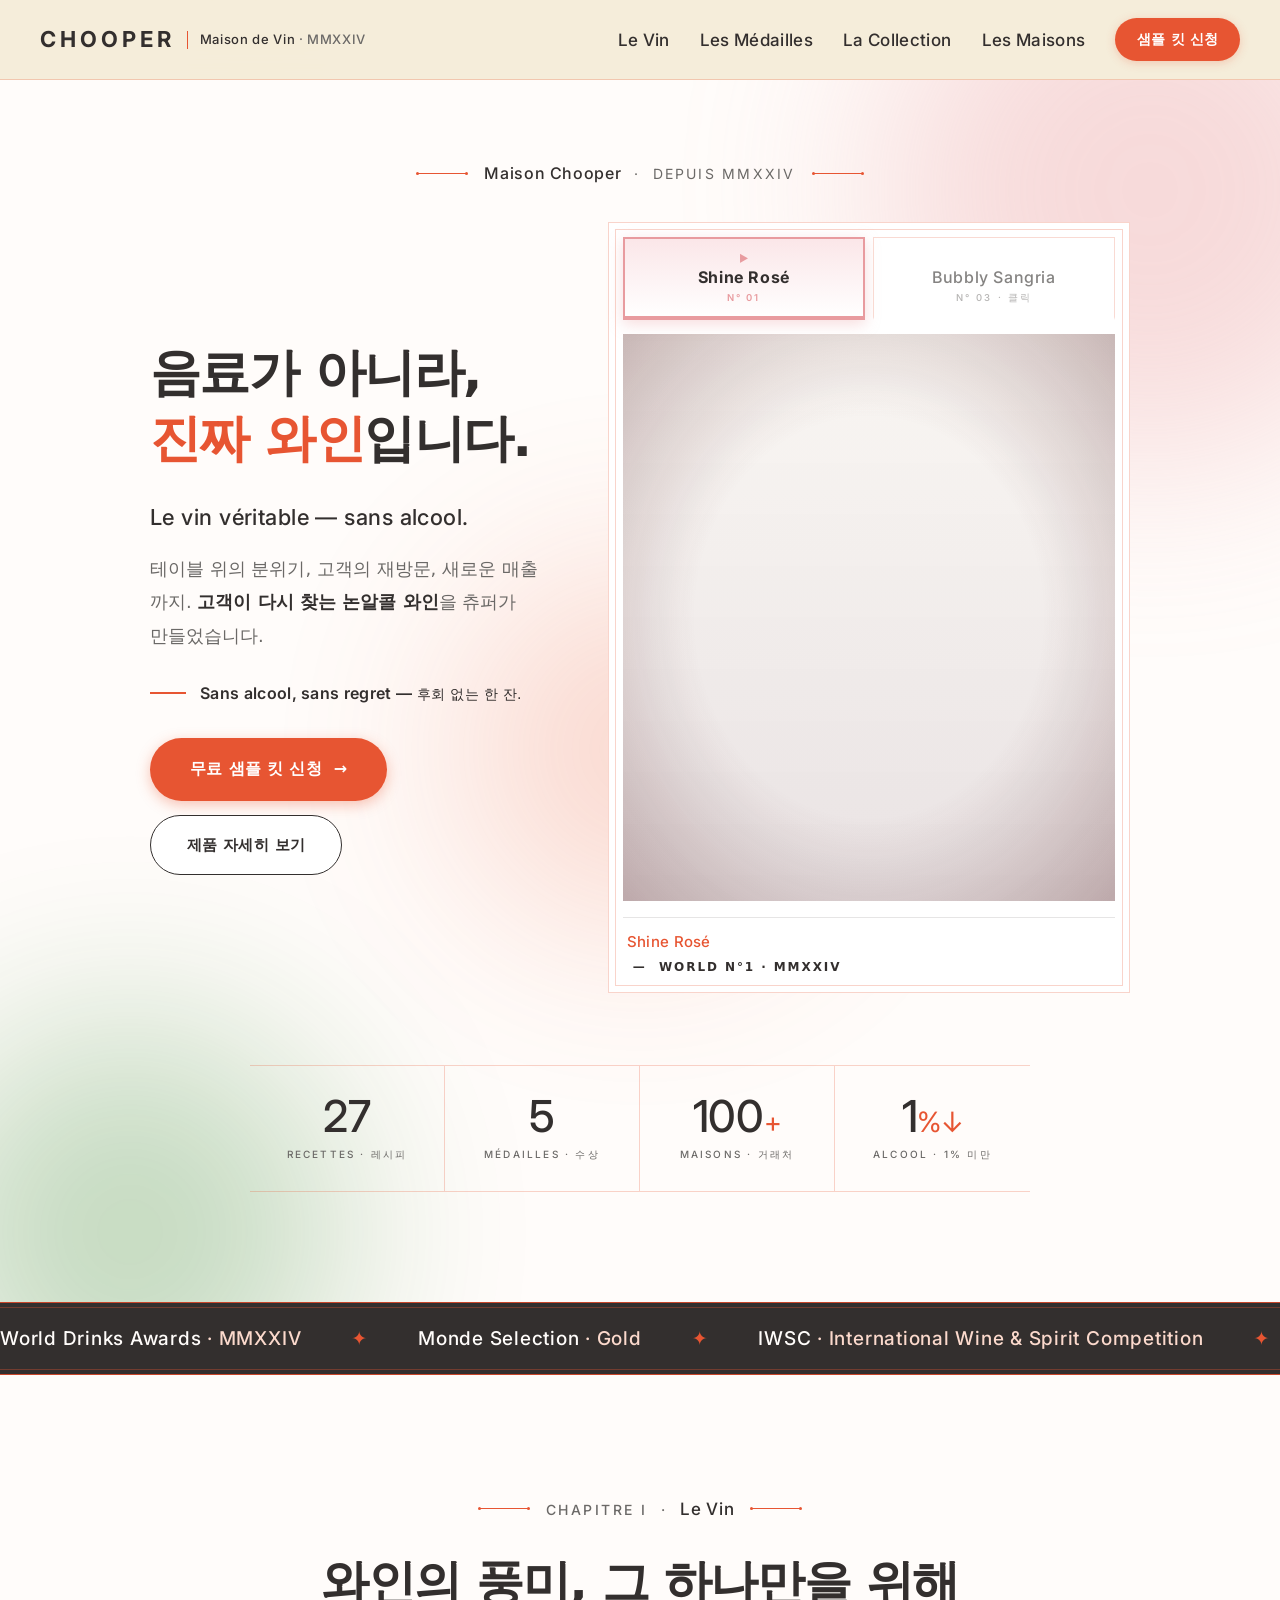
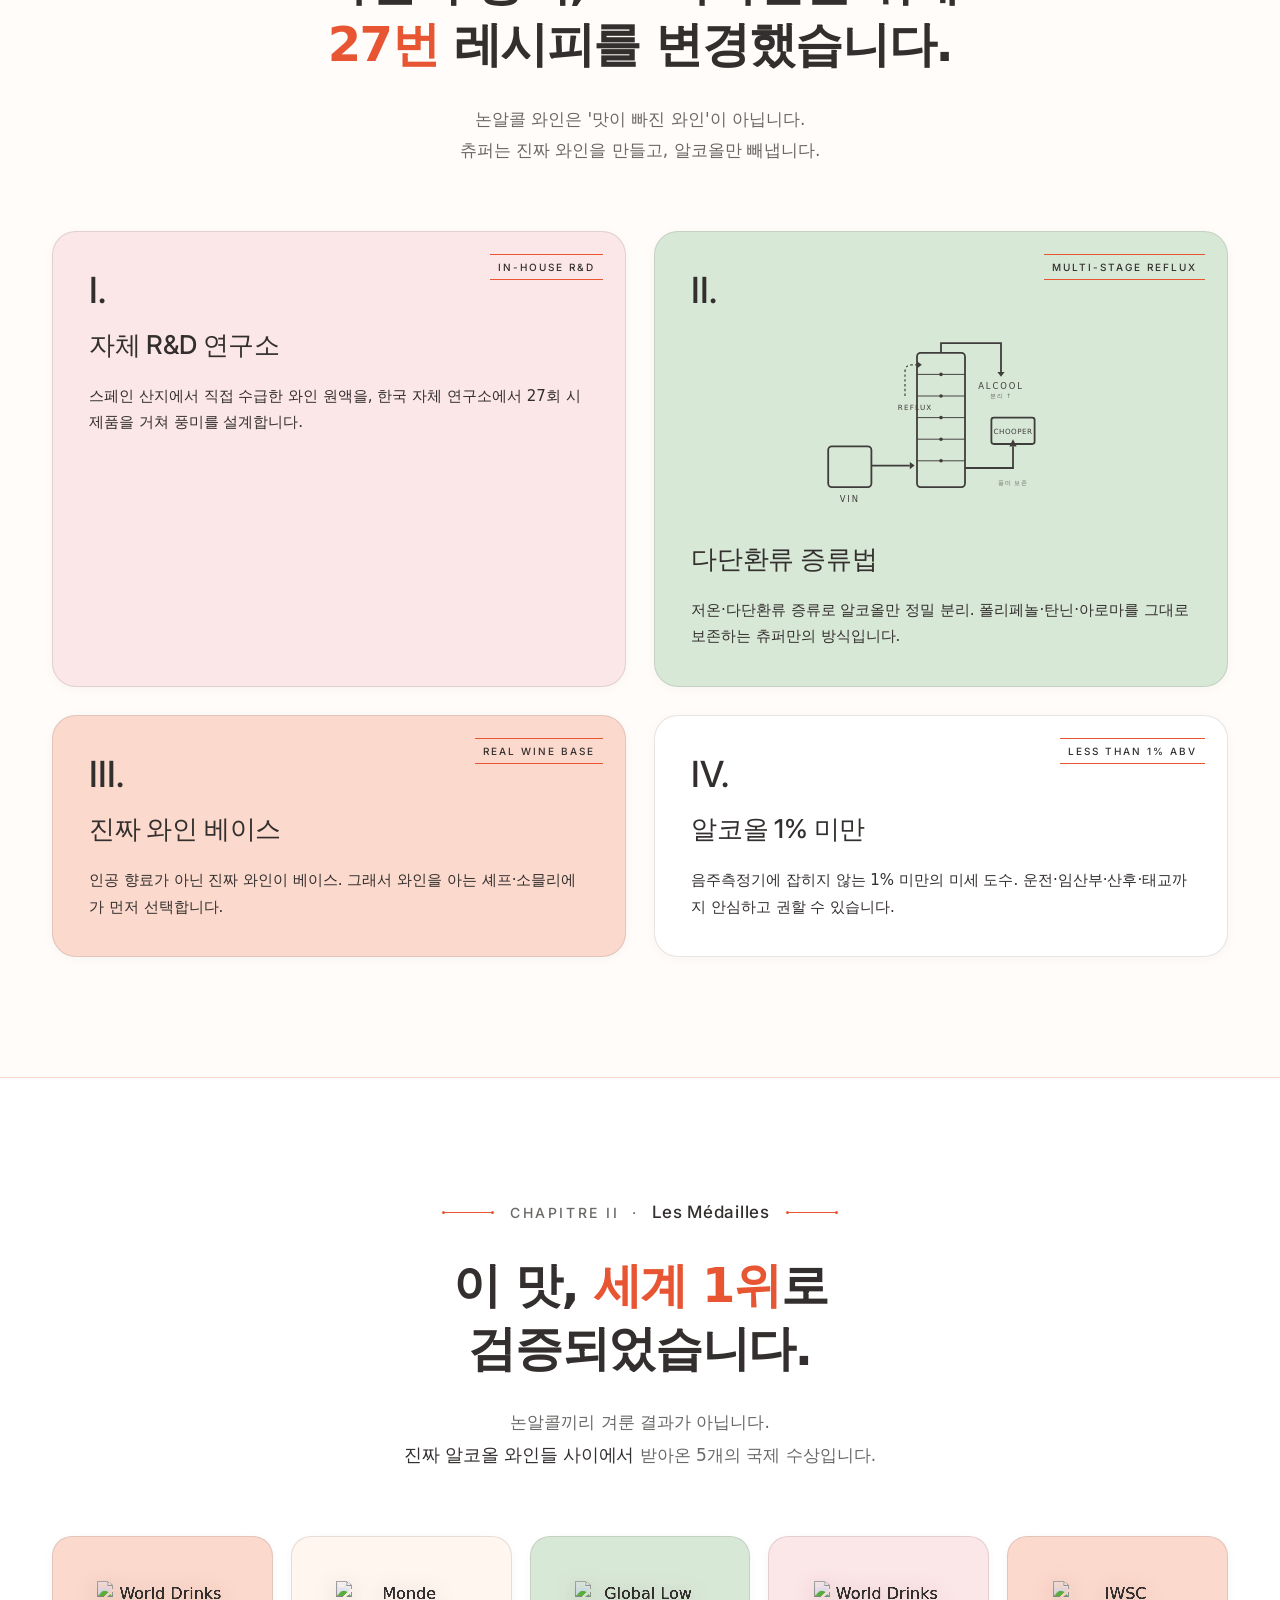
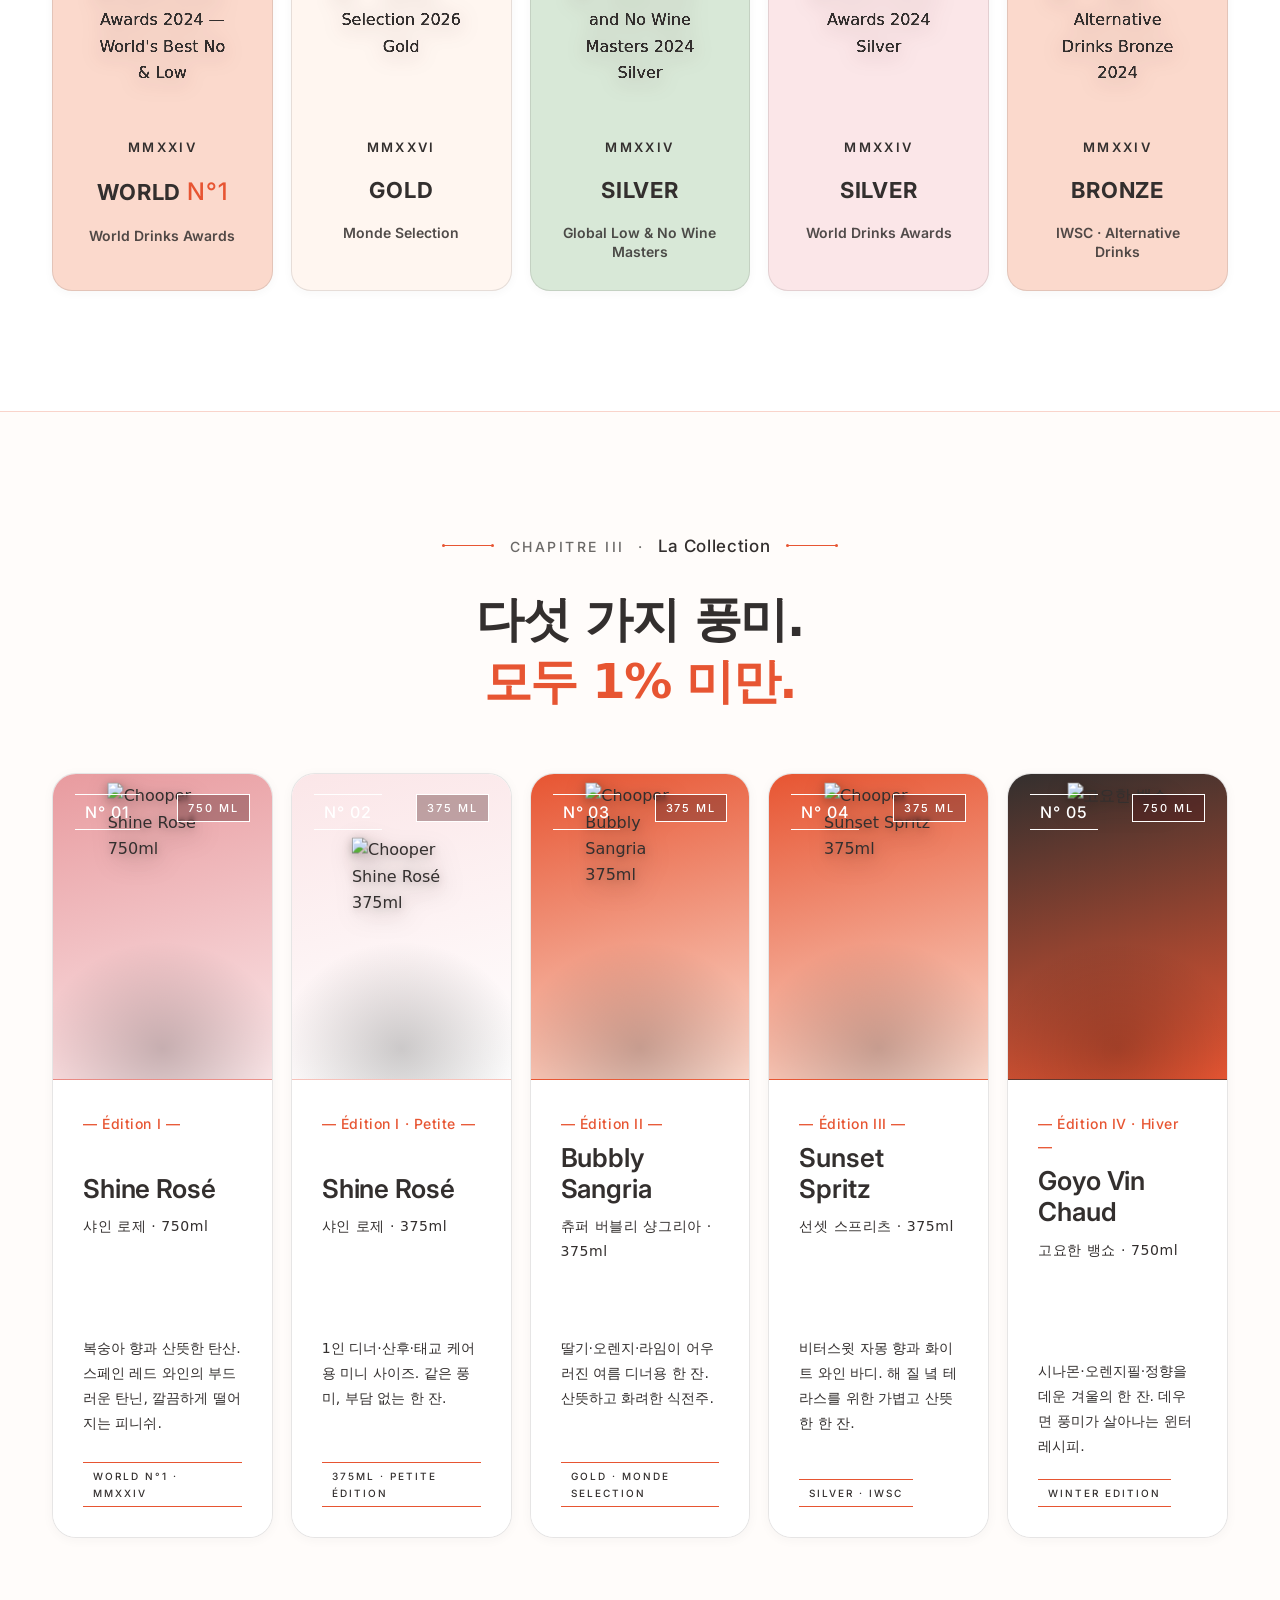
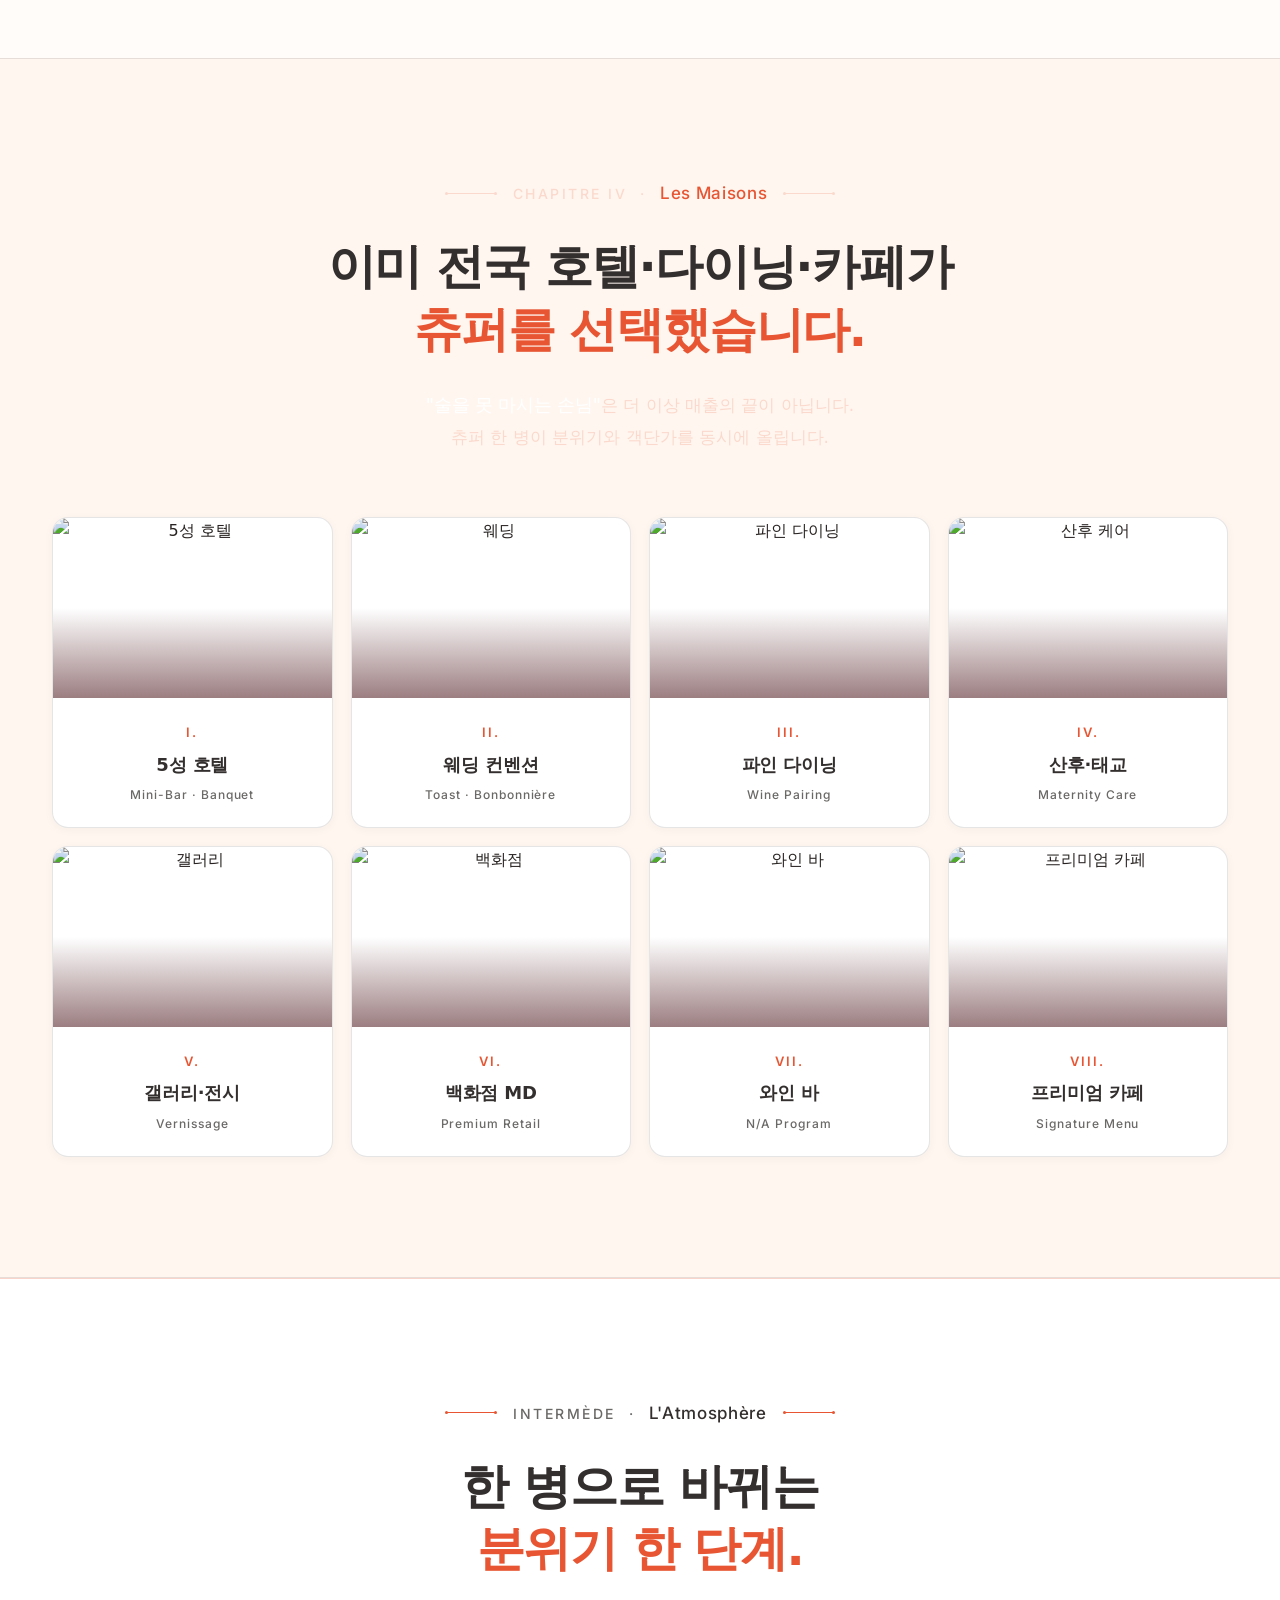
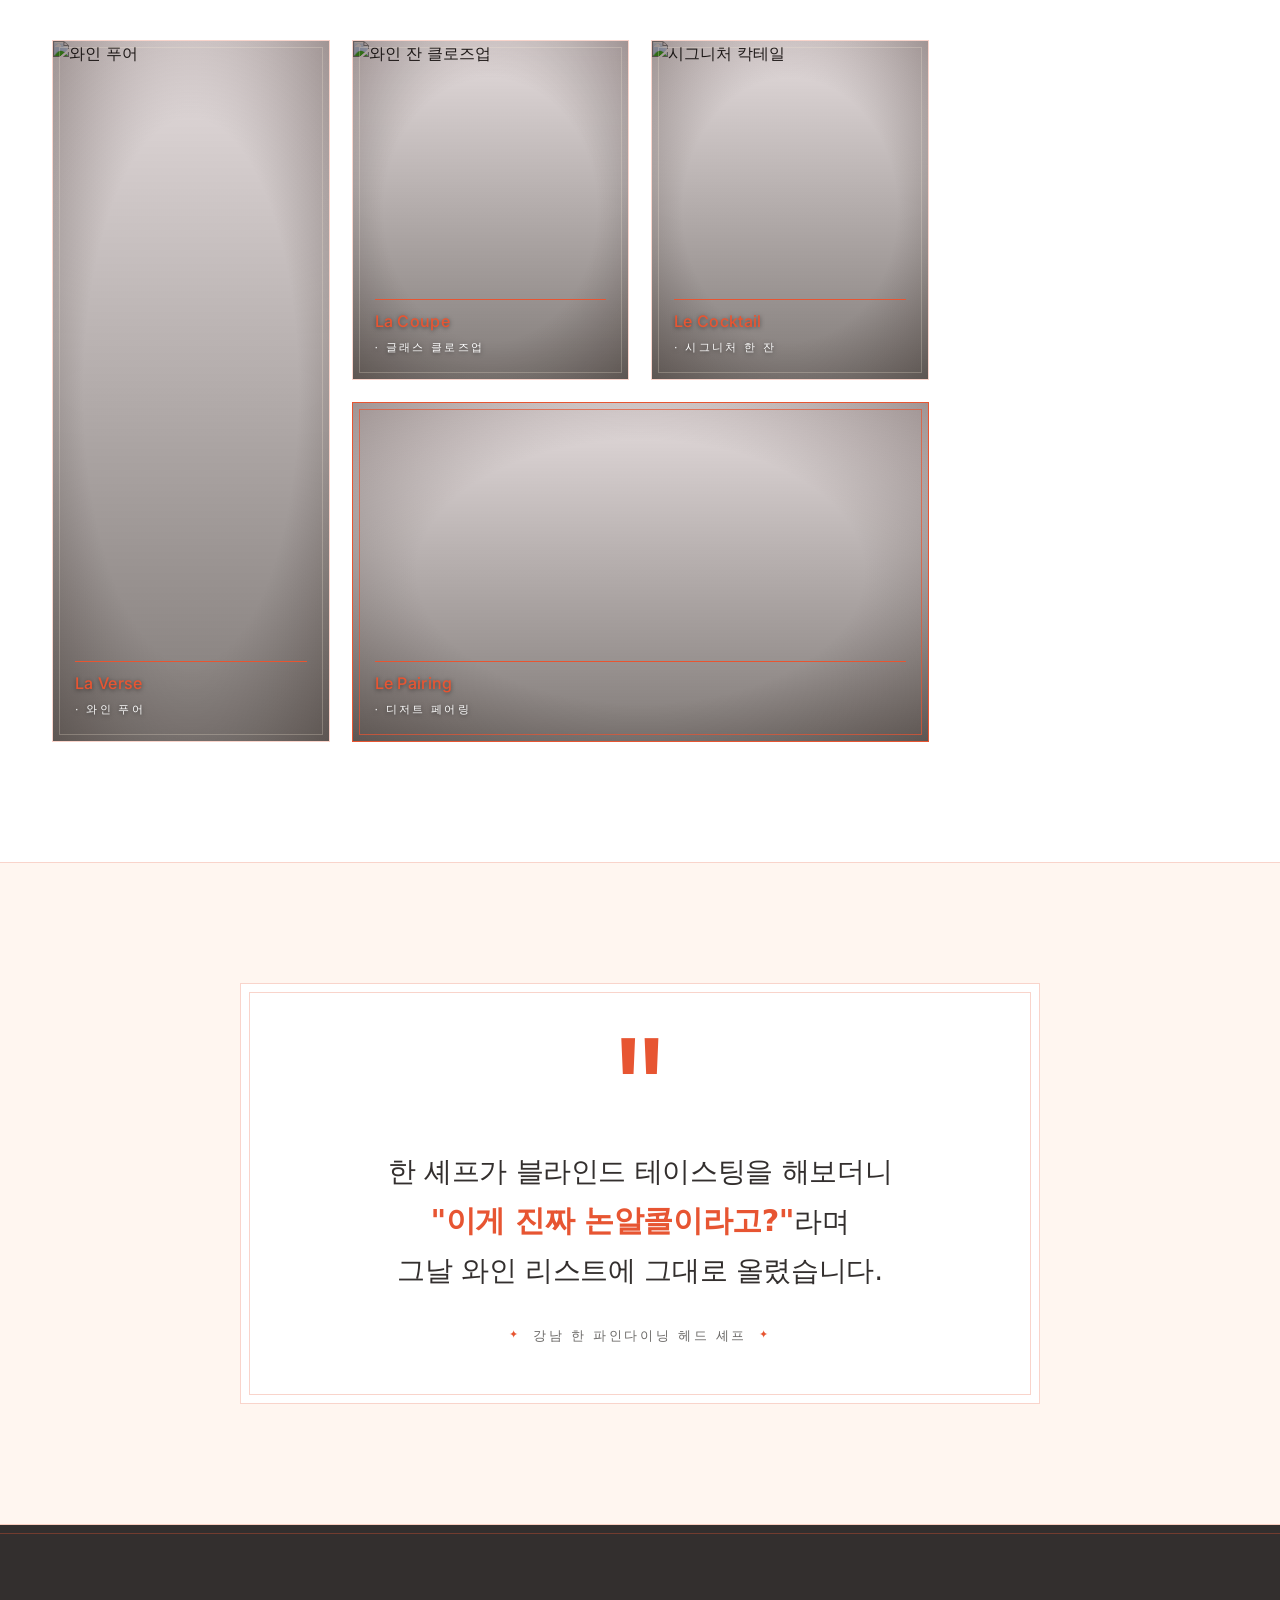
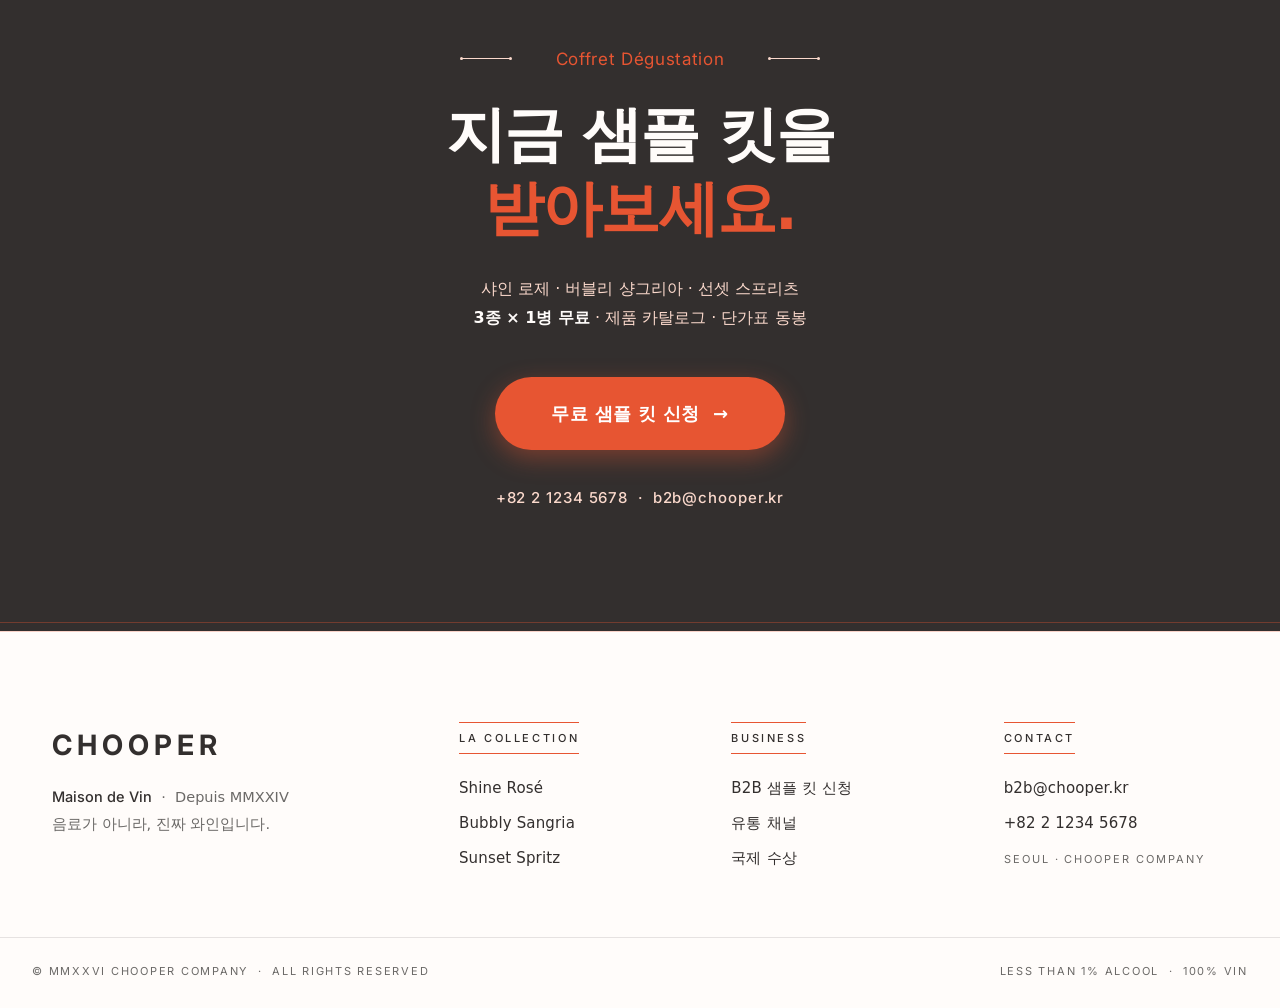
==== commit ffff037c: "feat: 이메일 choopermarket1@gmail.com + 6병 단위 발주 안내/검증 + 워딩 샘플 킷 - FormSubmit endpoint: sweetyworld0404" ====
--- a/index.html
+++ b/index.html
@@ -39,7 +39,7 @@
     <a href="#awards">Les Médailles</a>
     <a href="#products">La Collection</a>
     <a href="#use">Les Maisons</a>
-    <a href="inquiry.html" class="nav-cta">시음 신청</a>
+    <a href="inquiry.html" class="nav-cta">샘플 킷 신청</a>
   </nav>
 </header>
 
@@ -77,7 +77,7 @@
         </div>
 
         <div class="hero-cta">
-          <a href="inquiry.html" class="btn-primary">무료 시음 신청 &nbsp;→</a>
+          <a href="inquiry.html" class="btn-primary">무료 샘플 킷 신청 &nbsp;→</a>
           <a href="#why" class="btn-ghost">제품 자세히 보기</a>
         </div>
       </div>
@@ -462,14 +462,14 @@
   <div class="container cta-inner">
     <div class="cta-marquee"><span class="gold-rule light"></span>&nbsp;<i>Coffret Dégustation</i>&nbsp;<span class="gold-rule light"></span></div>
     <h2 class="cta-h">
-      지금 시음을<br>
-      <em>해보세요.</em>
+      지금 샘플 킷을<br>
+      <em>받아보세요.</em>
     </h2>
     <p class="cta-sub">
       샤인 로제 · 버블리 샹그리아 · 선셋 스프리츠<br>
       <b>3종 × 1병 무료</b> · 제품 카탈로그 · 단가표 동봉
     </p>
-    <a href="inquiry.html" class="btn-big">무료 시음 신청 &nbsp;→</a>
+    <a href="inquiry.html" class="btn-big">무료 샘플 킷 신청 &nbsp;→</a>
     <p class="cta-foot">+82 2 1234 5678 &nbsp;·&nbsp; b2b@chooper.kr</p>
   </div>
 </section>
@@ -489,7 +489,7 @@
     </div>
     <div class="foot-col">
       <h4>Business</h4>
-      <a href="inquiry.html">B2B 시음 신청</a>
+      <a href="inquiry.html">B2B 샘플 킷 신청</a>
       <a href="#use">유통 채널</a>
       <a href="#awards">국제 수상</a>
     </div>
--- a/styles.css
+++ b/styles.css
@@ -1555,20 +1555,17 @@
   mix-blend-mode: multiply;
 }
 .hero-photo figcaption {
-  position: absolute;
-  bottom: 26px;
-  left: 26px;
-  right: 26px;
-  z-index: 3;
+  position: static;            /* absolute → static: 영상 박스 아래로 흐름 (잘리지 않음) */
+  margin-top: 16px;
+  padding: 12px 4px 0;
   font-family: var(--kr);
   font-size: 12px;
-  color: var(--paper);
-  letter-spacing: 0.18em;
+  color: var(--bordeaux);
+  letter-spacing: 0.16em;
   text-transform: uppercase;
-  font-weight: 500;
-  padding-top: 10px;
-  border-top: 1px solid var(--champagne);
-  text-shadow: 0 1px 3px rgba(0, 0, 0, .5);
+  font-weight: 600;
+  border-top: 1px solid var(--line);
+  text-shadow: none;
 }
 .hero-photo figcaption i {
   font-family: var(--italic);
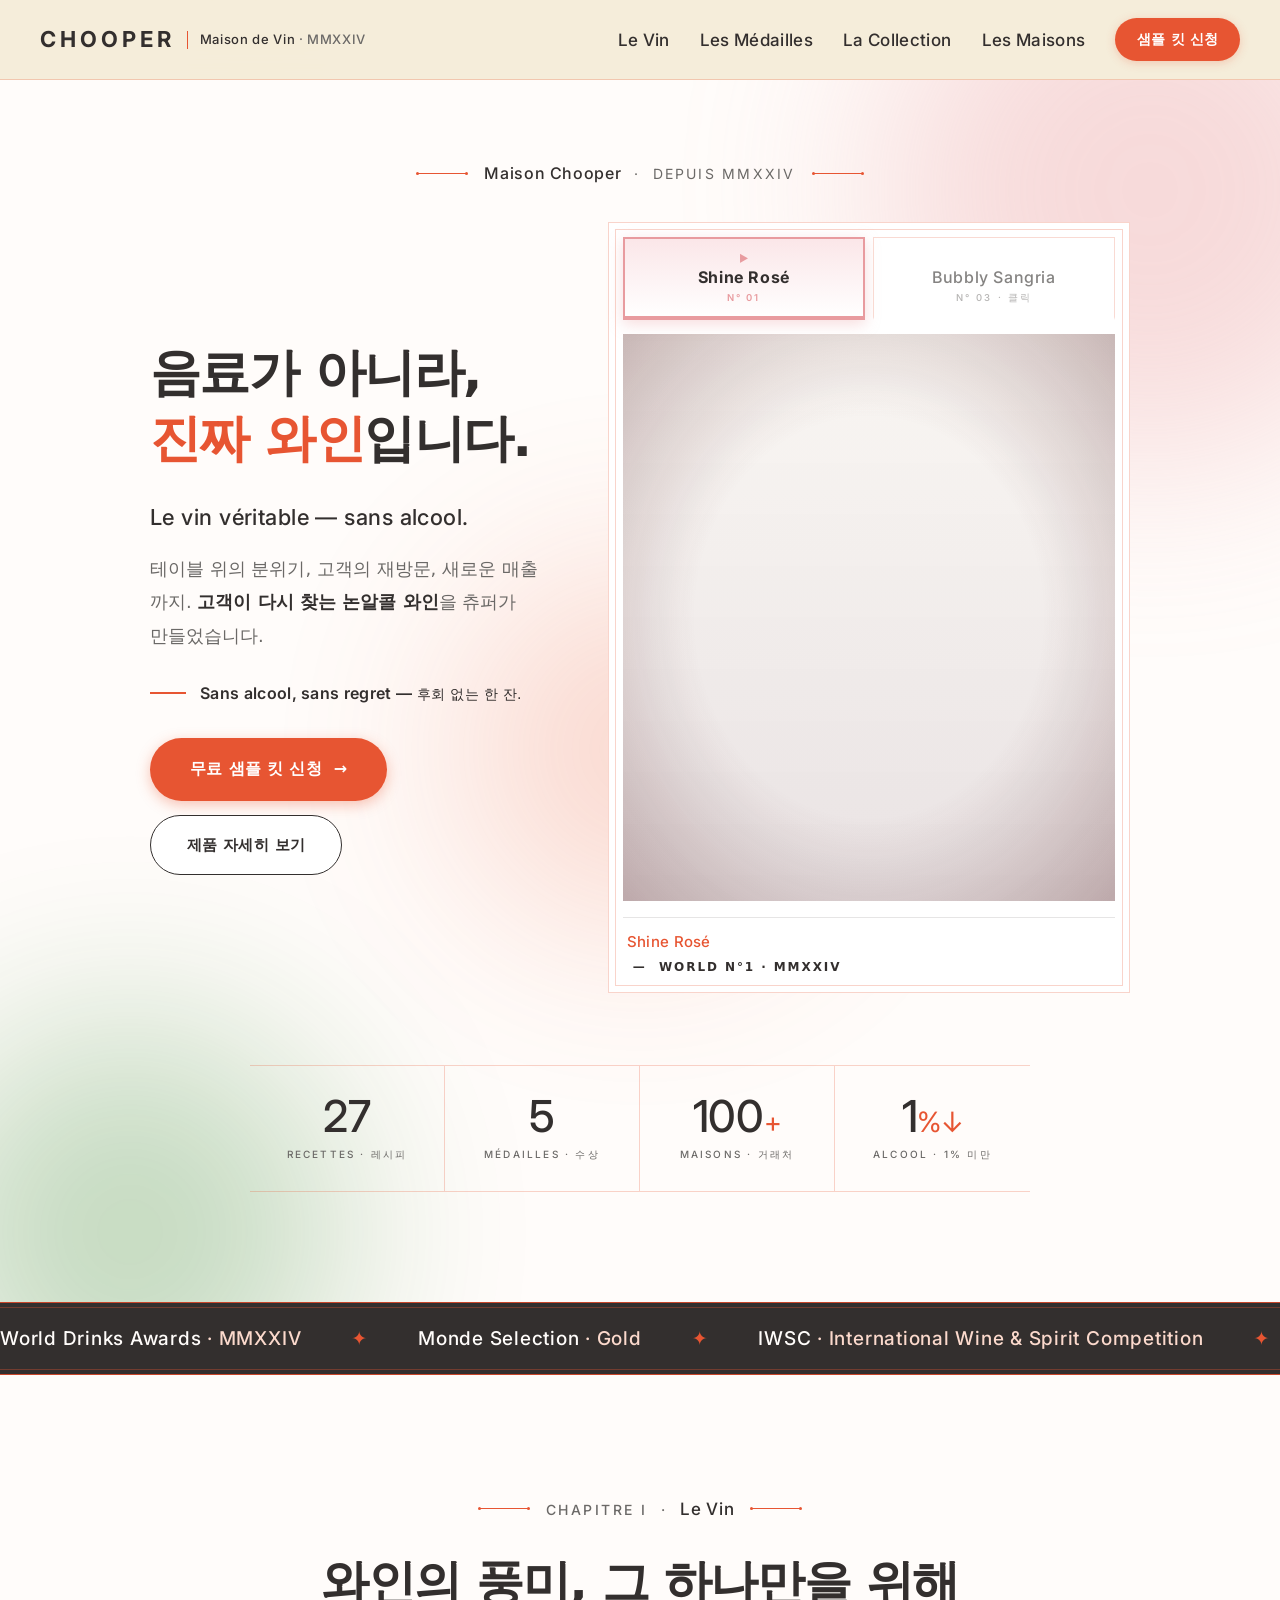
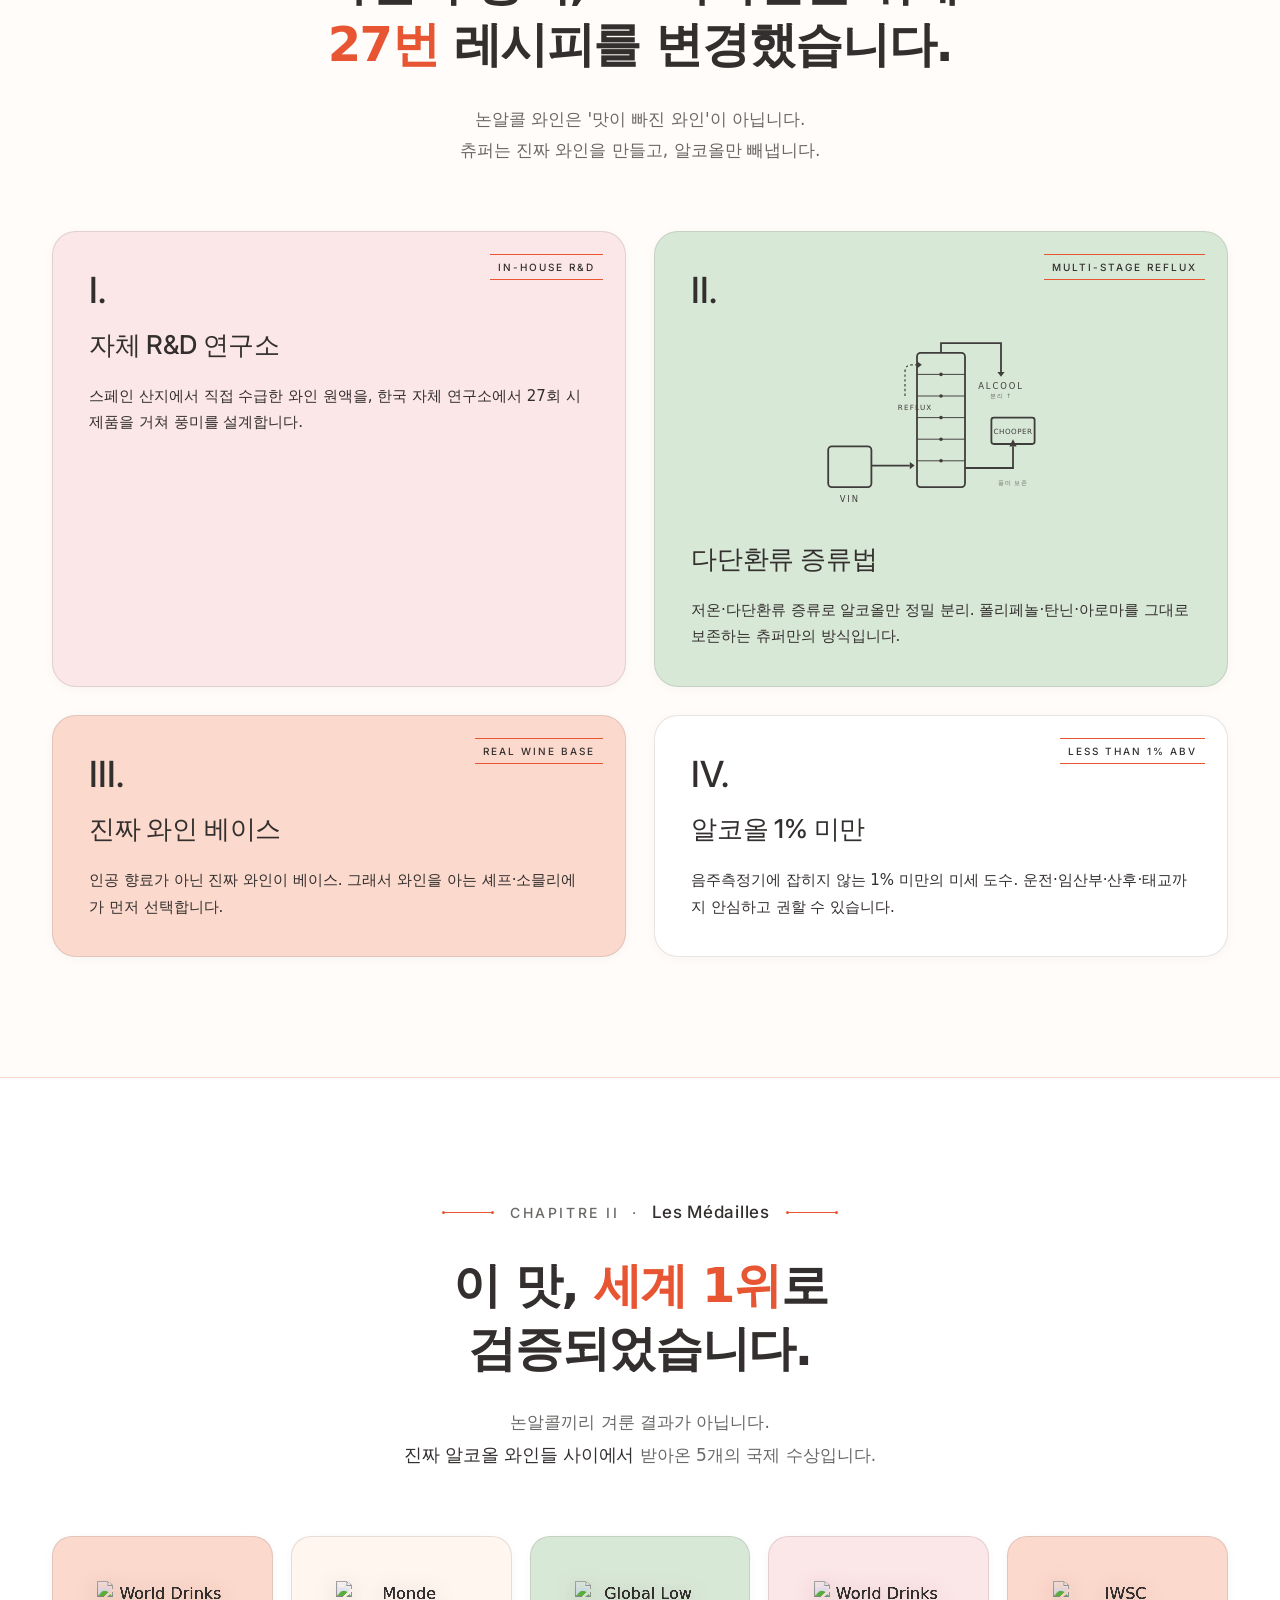
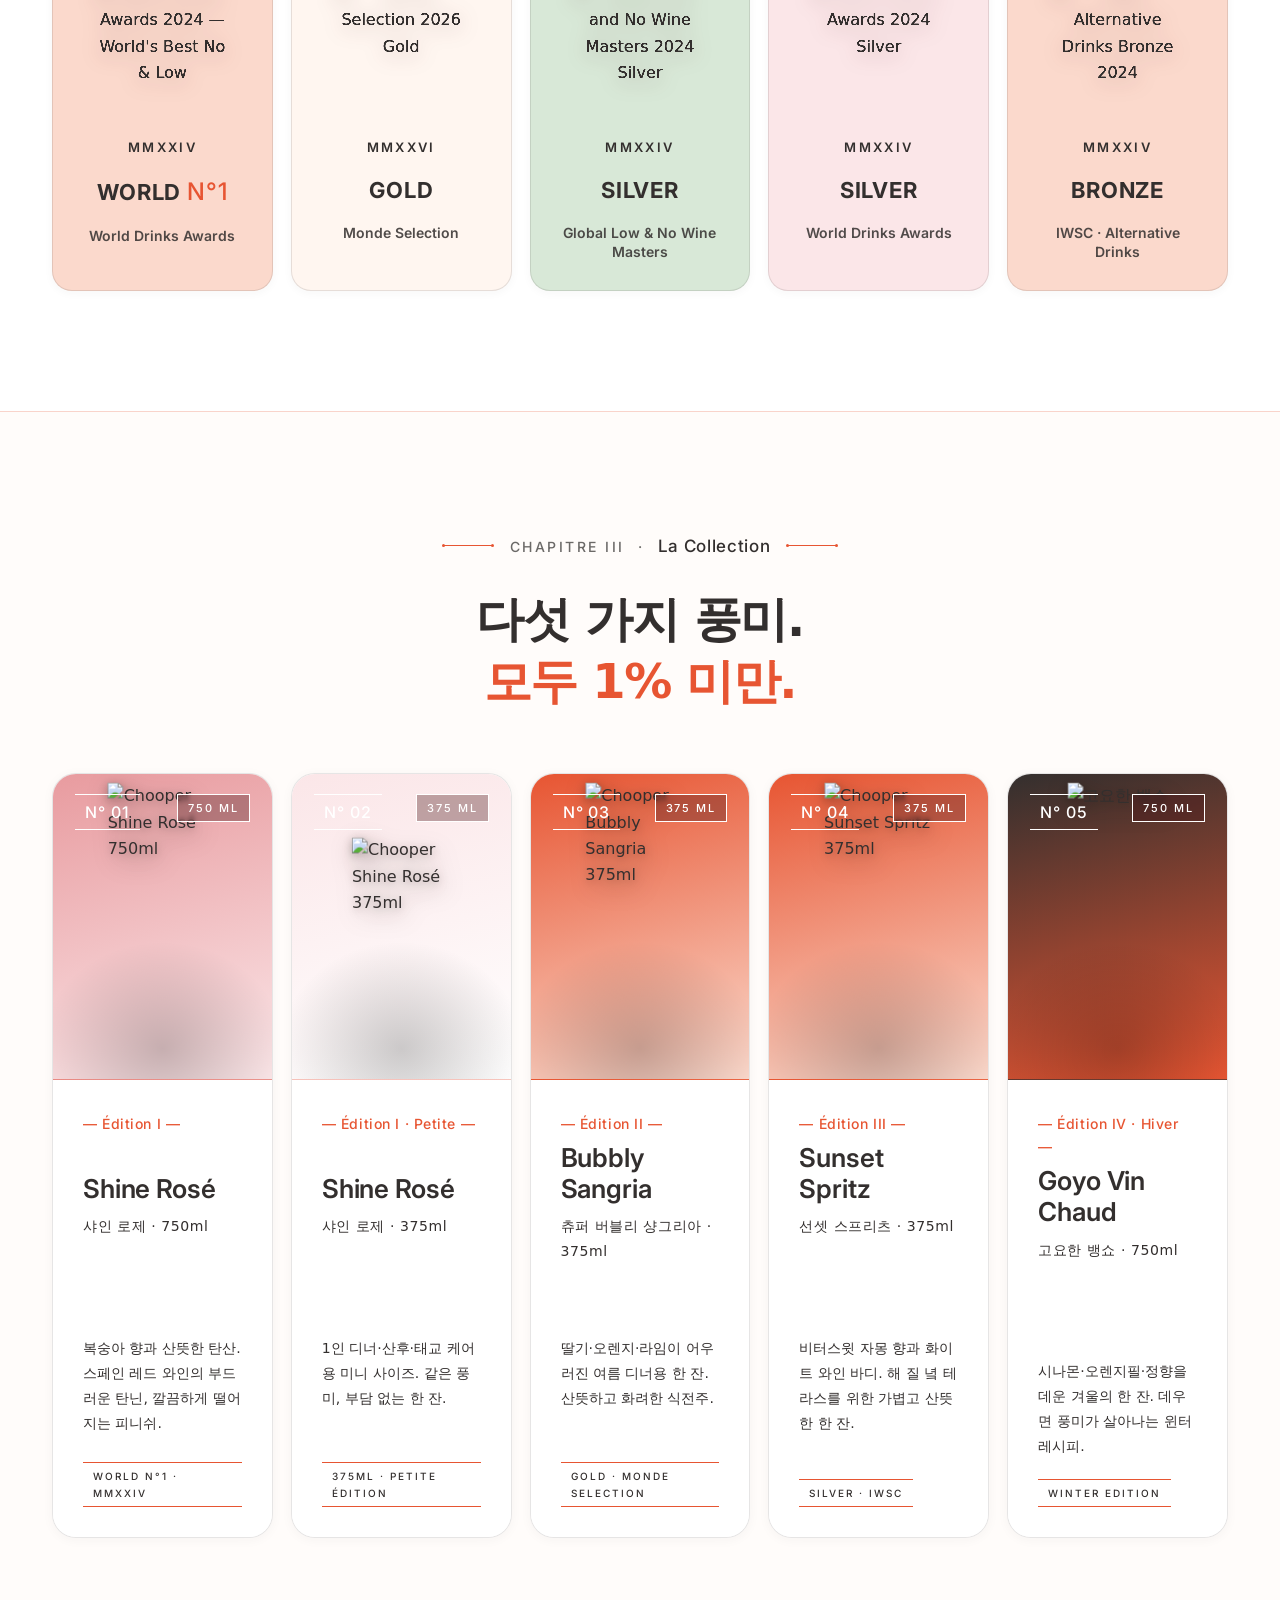
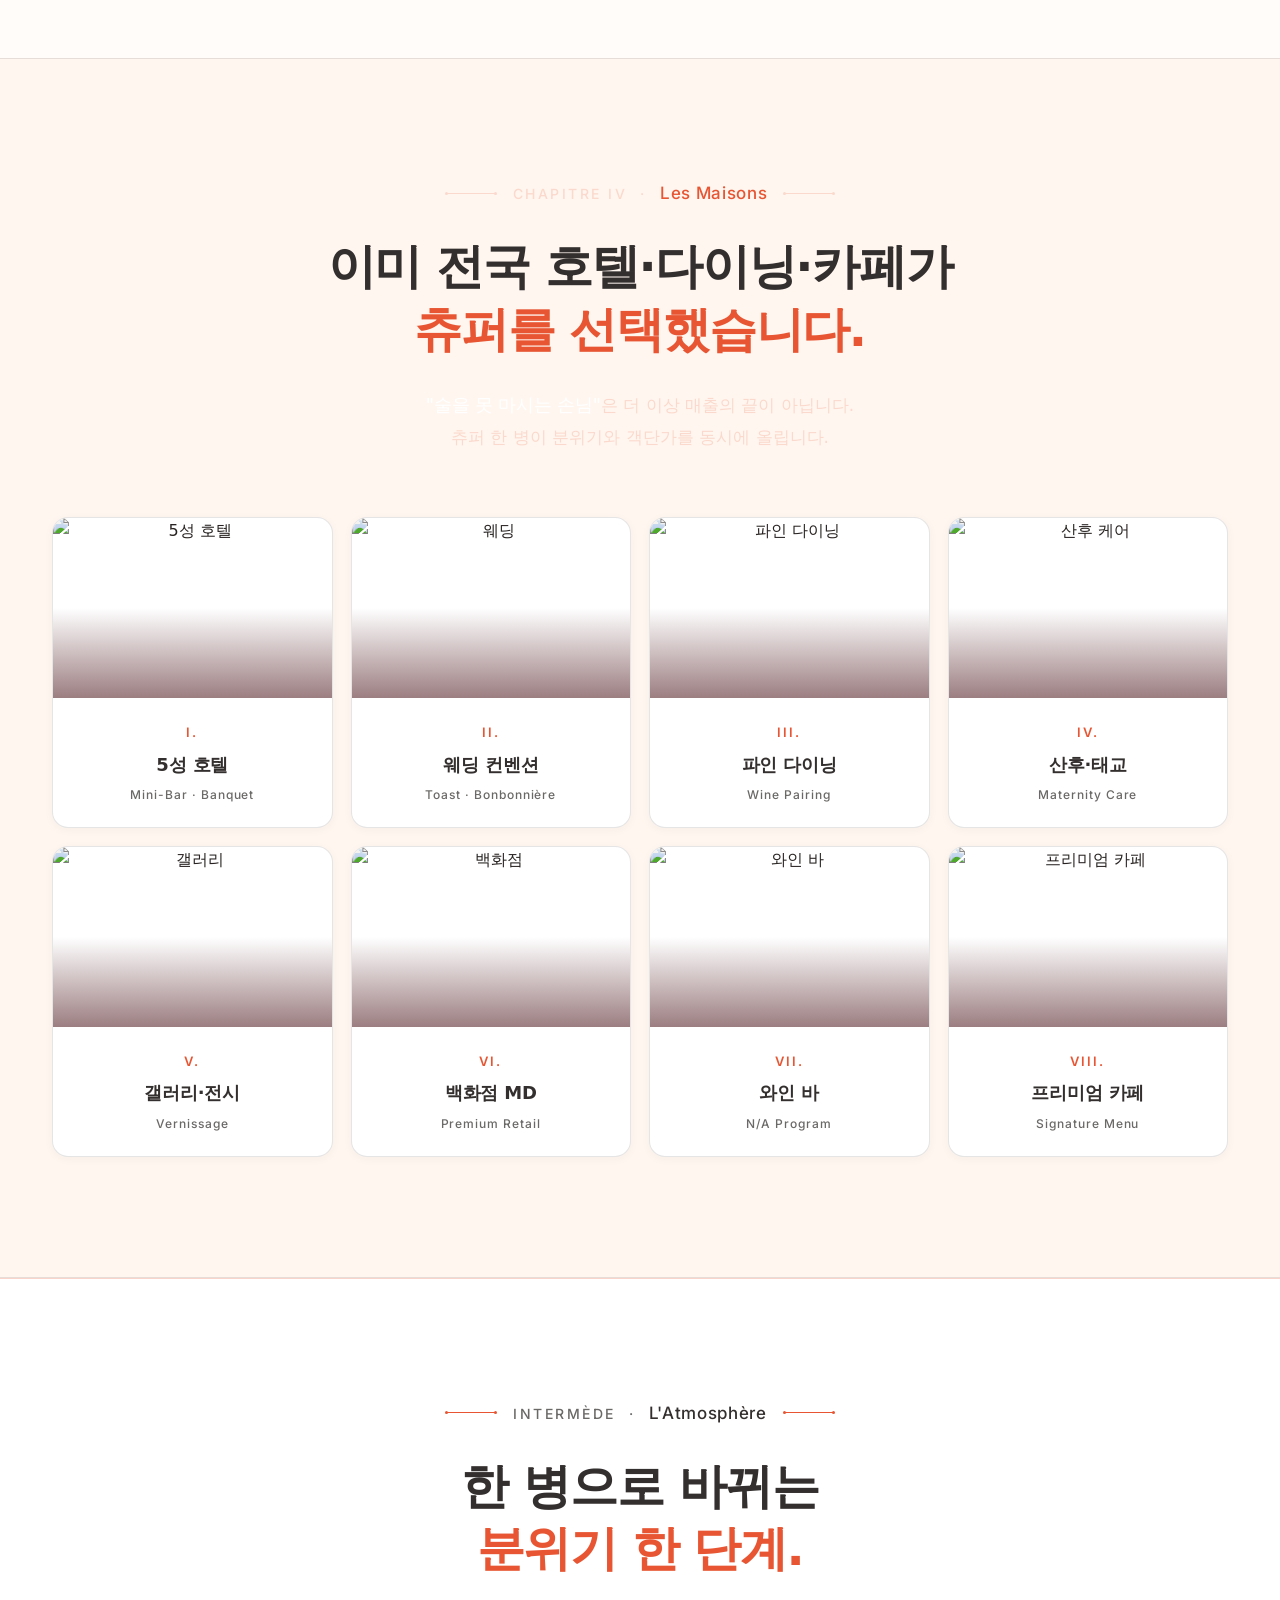
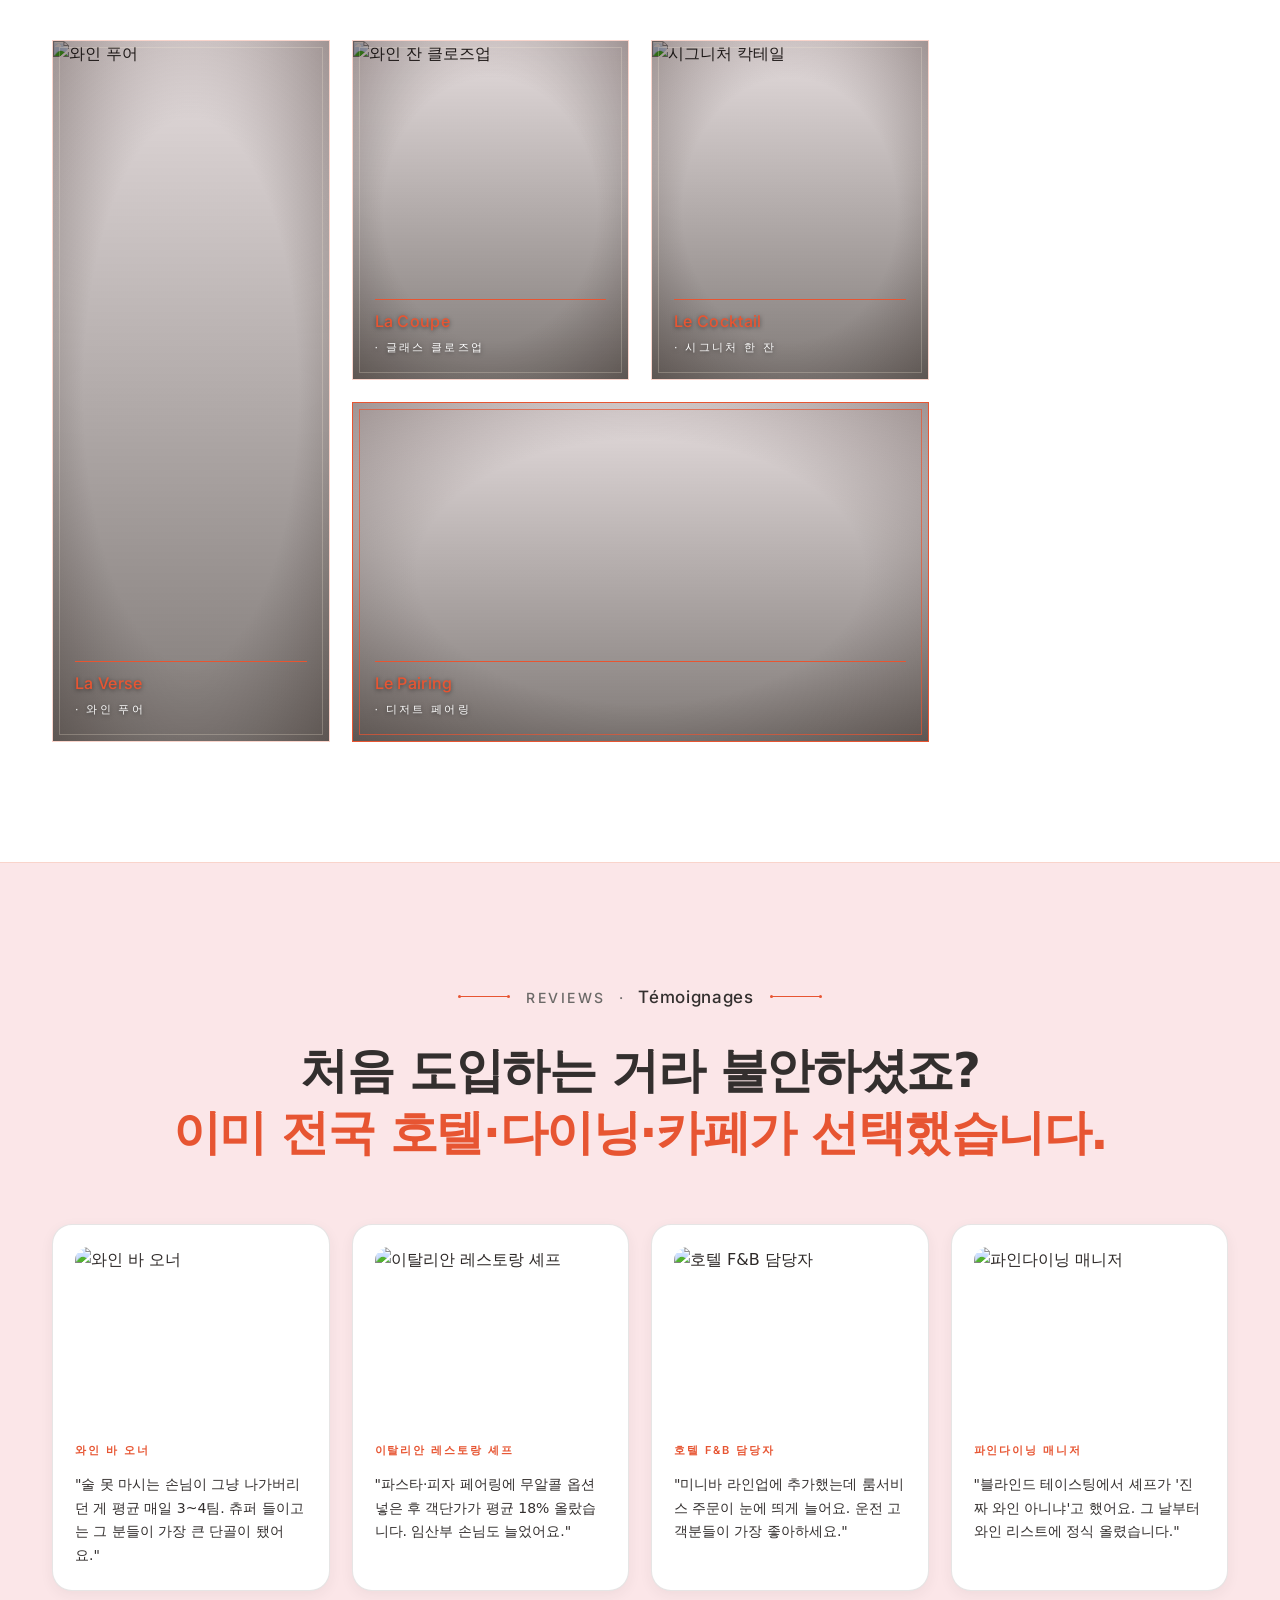
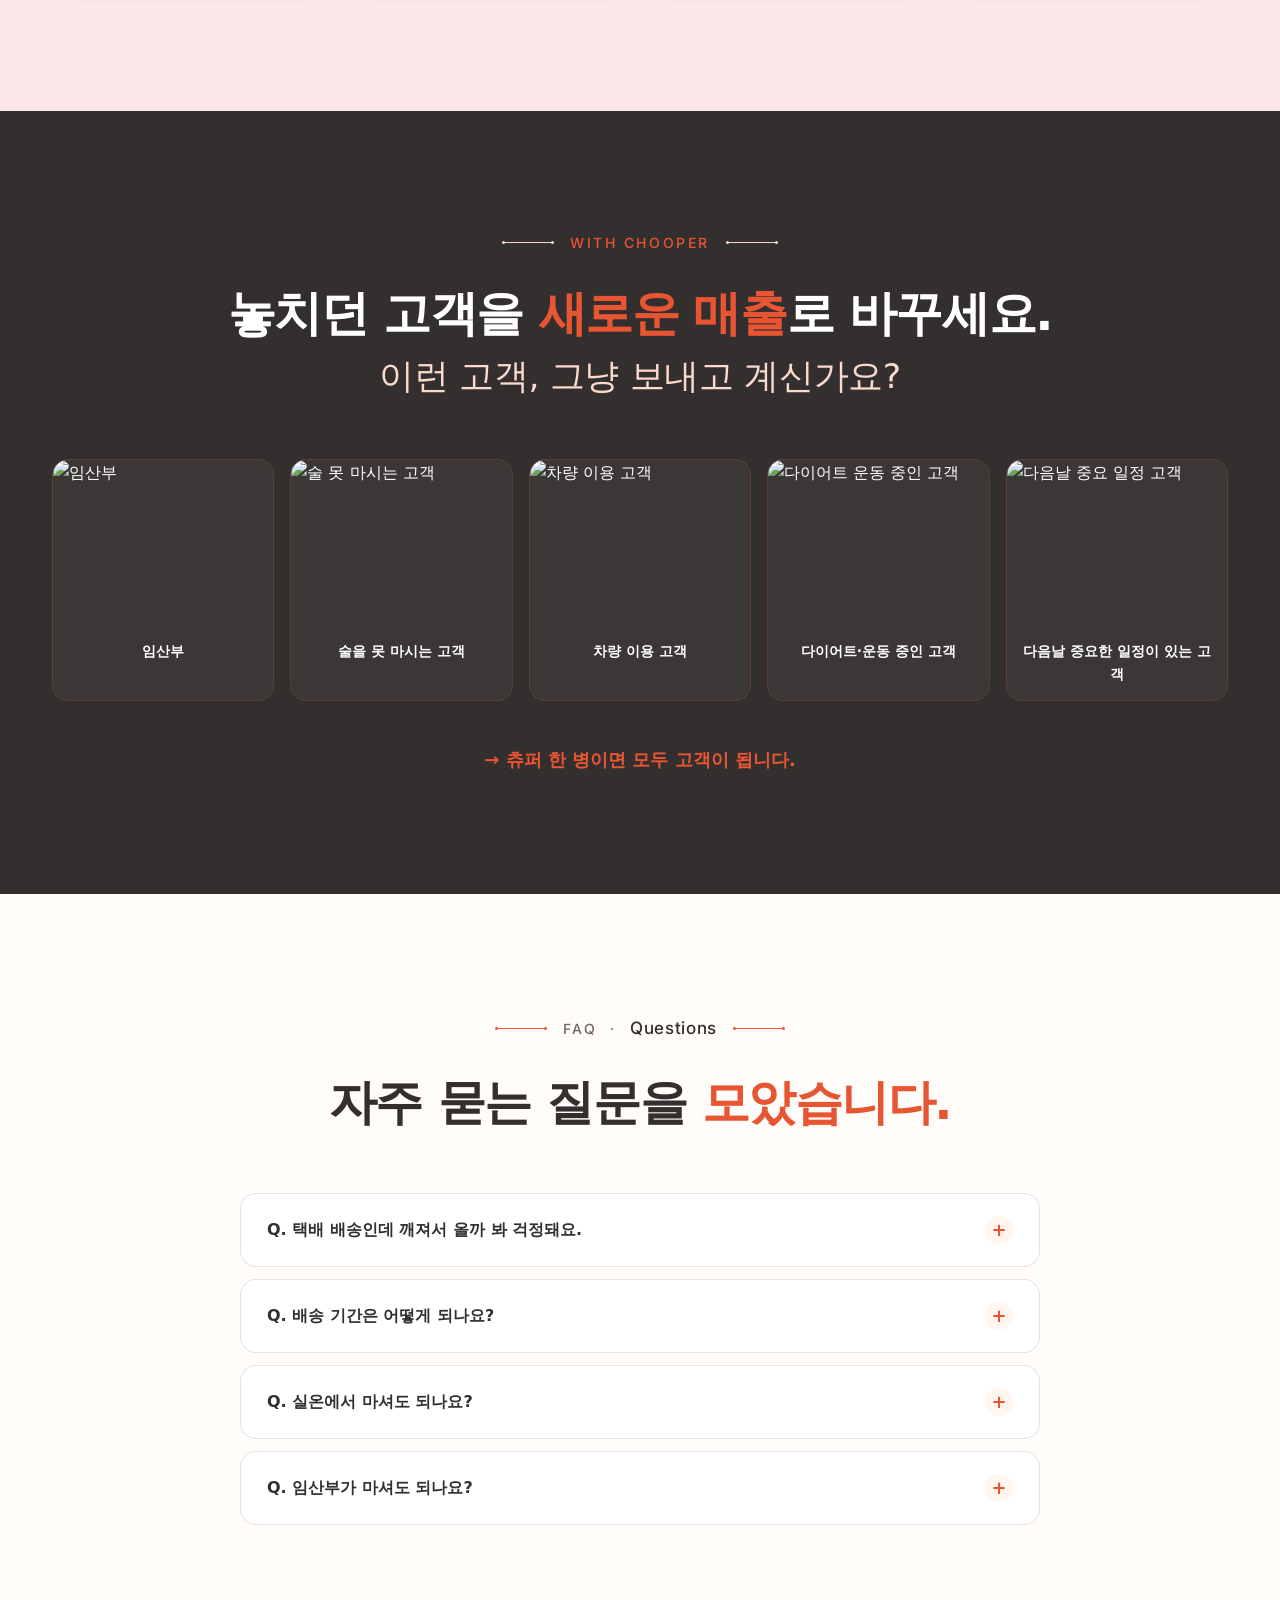
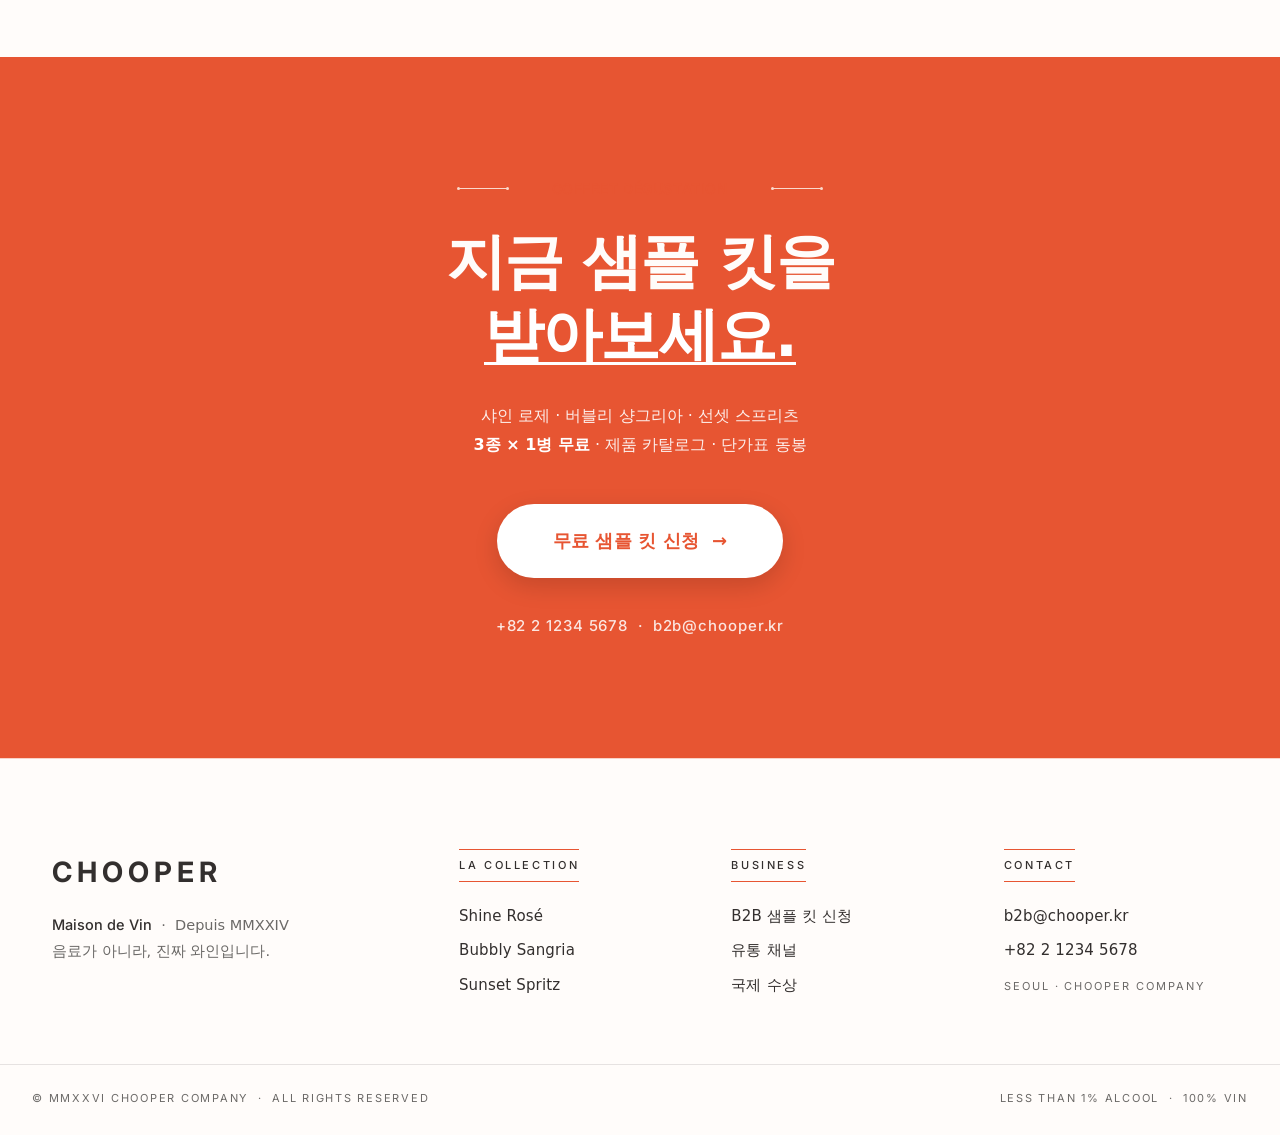
==== commit 8e1a1911: "feat: 본가 핵심 섹션 3개 신설 + 코랄 CTA — Reviews 4명 / With Chooper 5종 / FAQ accordion 신설 섹션: 1. Reviews (옅은 핑" ====
--- a/index.html
+++ b/index.html
@@ -442,17 +442,98 @@
   </div>
 </section>
 
-<!-- ─────────── QUOTE ─────────── -->
-<section class="quote">
-  <div class="container quote-inner">
-    <div class="q-frame">
-      <span class="q-mark">"</span>
-      <p class="q-text">
-        한 셰프가 블라인드 테이스팅을 해보더니<br>
-        <em>"이게 진짜 논알콜이라고?"</em>라며<br>
-        그날 와인 리스트에 그대로 올렸습니다.
-      </p>
-      <span class="q-author"><span class="ornament">✦</span> 강남 한 파인다이닝 헤드 셰프 <span class="ornament">✦</span></span>
+<!-- ─────────── REVIEWS · 거래처 후기 4명 ─────────── -->
+<section class="reviews">
+  <div class="container">
+    <div class="chapter-mark"><span class="gold-rule"></span><span>Reviews &nbsp;·&nbsp; <i>Témoignages</i></span><span class="gold-rule"></span></div>
+    <h2 class="h2">
+      처음 도입하는 거라 불안하셨죠?<br>
+      <em>이미 전국 호텔·다이닝·카페가 선택했습니다.</em>
+    </h2>
+
+    <div class="review-grid">
+      <article class="review-card">
+        <div class="review-photo"><img src="https://images.unsplash.com/photo-1551024601-bec78aea704b?w=600&q=85&auto=format&fit=crop" alt="와인 바 오너" loading="lazy" /></div>
+        <span class="review-role">와인 바 오너</span>
+        <p class="review-text">"술 못 마시는 손님이 그냥 나가버리던 게 평균 매일 3~4팀. 츄퍼 들이고는 그 분들이 가장 큰 단골이 됐어요."</p>
+      </article>
+      <article class="review-card">
+        <div class="review-photo"><img src="https://images.unsplash.com/photo-1414235077428-338989a2e8c0?w=600&q=85&auto=format&fit=crop" alt="이탈리안 레스토랑 셰프" loading="lazy" /></div>
+        <span class="review-role">이탈리안 레스토랑 셰프</span>
+        <p class="review-text">"파스타·피자 페어링에 무알콜 옵션 넣은 후 객단가가 평균 18% 올랐습니다. 임산부 손님도 늘었어요."</p>
+      </article>
+      <article class="review-card">
+        <div class="review-photo"><img src="https://images.unsplash.com/photo-1551882547-ff40c63fe5fa?w=600&q=85&auto=format&fit=crop" alt="호텔 F&B 담당자" loading="lazy" /></div>
+        <span class="review-role">호텔 F&amp;B 담당자</span>
+        <p class="review-text">"미니바 라인업에 추가했는데 룸서비스 주문이 눈에 띄게 늘어요. 운전 고객분들이 가장 좋아하세요."</p>
+      </article>
+      <article class="review-card">
+        <div class="review-photo"><img src="https://images.unsplash.com/photo-1559339352-11d035aa65de?w=600&q=85&auto=format&fit=crop" alt="파인다이닝 매니저" loading="lazy" /></div>
+        <span class="review-role">파인다이닝 매니저</span>
+        <p class="review-text">"블라인드 테이스팅에서 셰프가 '진짜 와인 아니냐'고 했어요. 그 날부터 와인 리스트에 정식 올렸습니다."</p>
+      </article>
+    </div>
+  </div>
+</section>
+
+<!-- ─────────── WITH CHOOPER · 이런 고객 ─────────── -->
+<section class="with-chooper">
+  <div class="container">
+    <div class="chapter-mark light"><span class="gold-rule light"></span><span>With Chooper</span><span class="gold-rule light"></span></div>
+    <h2 class="h2">
+      놓치던 고객을 <em>새로운 매출</em>로 바꾸세요.<br>
+      <span class="wc-sub">이런 고객, 그냥 보내고 계신가요?</span>
+    </h2>
+
+    <div class="wc-grid">
+      <figure class="wc-card">
+        <div class="wc-photo"><img src="https://images.unsplash.com/photo-1556909114-f6e7ad7d3136?w=600&q=85&auto=format&fit=crop" alt="임산부" loading="lazy" /></div>
+        <figcaption>임산부</figcaption>
+      </figure>
+      <figure class="wc-card">
+        <div class="wc-photo"><img src="https://images.unsplash.com/photo-1517457373958-b7bdd4587205?w=600&q=85&auto=format&fit=crop" alt="술 못 마시는 고객" loading="lazy" /></div>
+        <figcaption>술을 못 마시는 고객</figcaption>
+      </figure>
+      <figure class="wc-card">
+        <div class="wc-photo"><img src="https://images.unsplash.com/photo-1449965408869-eaa3f722e40d?w=600&q=85&auto=format&fit=crop" alt="차량 이용 고객" loading="lazy" /></div>
+        <figcaption>차량 이용 고객</figcaption>
+      </figure>
+      <figure class="wc-card">
+        <div class="wc-photo"><img src="https://images.unsplash.com/photo-1518611012118-696072aa579a?w=600&q=85&auto=format&fit=crop" alt="다이어트 운동 중인 고객" loading="lazy" /></div>
+        <figcaption>다이어트·운동 중인 고객</figcaption>
+      </figure>
+      <figure class="wc-card">
+        <div class="wc-photo"><img src="https://images.unsplash.com/photo-1551836022-d5d88e9218df?w=600&q=85&auto=format&fit=crop" alt="다음날 중요 일정 고객" loading="lazy" /></div>
+        <figcaption>다음날 중요한 일정이 있는 고객</figcaption>
+      </figure>
+    </div>
+    <p class="wc-foot">→ 츄퍼 한 병이면 모두 <em>고객</em>이 됩니다.</p>
+  </div>
+</section>
+
+<!-- ─────────── FAQ ─────────── -->
+<section class="faq">
+  <div class="container">
+    <div class="chapter-mark"><span class="gold-rule"></span><span>FAQ &nbsp;·&nbsp; <i>Questions</i></span><span class="gold-rule"></span></div>
+    <h2 class="h2">자주 묻는 질문을 <em>모았습니다.</em></h2>
+
+    <div class="faq-list">
+      <details class="faq-item">
+        <summary><span class="faq-q">Q. 택배 배송인데 깨져서 올까 봐 걱정돼요.</span><span class="faq-mark">+</span></summary>
+        <p>전 제품 4중 안전 포장 (에어캡 + 골판지 인서트 + 와인 전용 박스 + 외함)으로 발송합니다. 파손률 0.3% 미만, 도착 후 7일 내 파손 신고 시 100% 무상 교환해드립니다.</p>
+      </details>
+      <details class="faq-item">
+        <summary><span class="faq-q">Q. 배송 기간은 어떻게 되나요?</span><span class="faq-mark">+</span></summary>
+        <p>샘플 킷은 영업일 1~2일 내 발송 → 3~5일 도착. 정식 발주는 영업일 3~7일 내 도착 (지역 별 차이). 긴급 배송 가능합니다.</p>
+      </details>
+      <details class="faq-item">
+        <summary><span class="faq-q">Q. 실온에서 마셔도 되나요?</span><span class="faq-mark">+</span></summary>
+        <p>차게 (8~10°C) 드시는 것을 권장합니다. 특히 Shine Rosé와 Bubbly Sangria는 차게 했을 때 풍미가 가장 살아납니다. Goyo Vin Chaud는 따뜻하게 (50~60°C) 데워서 드세요.</p>
+      </details>
+      <details class="faq-item">
+        <summary><span class="faq-q">Q. 임산부가 마셔도 되나요?</span><span class="faq-mark">+</span></summary>
+        <p>네, 안심하고 권하실 수 있습니다. 츄퍼는 알코올 1% 미만으로 음주측정기에 잡히지 않으며, 산후조리원·태교 디너에도 안전하게 사용 가능합니다.</p>
+      </details>
     </div>
   </div>
 </section>
--- a/styles.css
+++ b/styles.css
@@ -1189,20 +1189,12 @@
 
 /* ─────────── CTA ─────────── */
 .cta {
-  background: var(--bordeaux);
-  color: var(--ivory);
+  background: var(--terracotta);
+  color: #fff;
   text-align: center;
   position: relative;
 }
-.cta::before, .cta::after {
-  content: '';
-  position: absolute; left: 0; right: 0;
-  height: 1px;
-  background: var(--champagne);
-  opacity: .35;
-}
-.cta::before { top: 8px; }
-.cta::after  { bottom: 8px; }
+.cta::before, .cta::after { display: none; }
 .cta-inner { max-width: 800px; margin: 0 auto; padding: 0 32px; }
 .cta-marquee {
   display: flex;
@@ -1211,7 +1203,14 @@
   gap: 20px;
   font-family: var(--italic);
   font-style: normal;
-  font-size: 17px;
+  font-size: 14px;
+  font-weight: 600;
+  letter-spacing: 0.16em;
+  text-transform: uppercase;
+  color: rgba(255, 255, 255, .9);
+  margin-bottom: 24px;
+  --font-size-overflow: 17px;
+  font-size: 14px !important;
   color: var(--champagne);
   letter-spacing: 0.04em;
   margin-bottom: 24px;
@@ -1229,40 +1228,44 @@
   font-family: var(--kr);
   font-style: normal;
   font-weight: 900;
-  color: var(--champagne);
+  color: #fff;
+  text-decoration: underline;
+  text-decoration-thickness: 3px;
+  text-underline-offset: 6px;
   letter-spacing: -0.03em;
 }
 .cta-sub {
   font-size: 16px;
-  font-weight: 400;
+  font-weight: 500;
   line-height: 1.85;
-  color: var(--champagne-soft);
+  color: rgba(255, 255, 255, .9);
   margin-bottom: 44px;
 }
-.cta-sub b { font-weight: 600; color: var(--ivory); }
+.cta-sub b { font-weight: 700; color: #fff; }
 
 .btn-big {
   position: relative;
   display: inline-flex;
   align-items: center;
   justify-content: center;
-  background: var(--terracotta);
-  color: #fff;
-  font-family: var(--kr);
-  font-weight: 700;
+  background: #fff;
+  color: var(--terracotta);
+  font-family: var(--kr);
+  font-weight: 800;
   font-size: 18px;
-  letter-spacing: 0.02em;
+  letter-spacing: 0.01em;
   padding: 22px 56px;
   border-radius: 100px;
   border: none;
-  box-shadow: 0 8px 24px rgba(231, 85, 50, .4);
+  box-shadow: 0 8px 24px rgba(0, 0, 0, .15);
   transition: background .3s var(--ease), transform .25s, box-shadow .25s;
   cursor: pointer;
 }
 .btn-big:hover {
-  background: var(--gold-leaf);
+  background: var(--noir);
+  color: #fff;
   transform: translateY(-3px);
-  box-shadow: 0 12px 30px rgba(231, 85, 50, .55);
+  box-shadow: 0 12px 30px rgba(0, 0, 0, .3);
 }
 .btn-big:active { transform: translateY(-1px); }
 
@@ -1271,7 +1274,7 @@
   font-style: normal;
   font-size: 15px;
   font-weight: 500;
-  color: var(--champagne-soft);
+  color: rgba(255, 255, 255, .85);
   margin-top: 36px;
   letter-spacing: 0.06em;
 }
@@ -1667,6 +1670,194 @@
 }
 
 /* ═══════════════════════════════════════════════
+   REVIEWS · 거래처 후기 4명 (본가 톤)
+   ═══════════════════════════════════════════════ */
+.reviews {
+  background: var(--rose-soft);
+  text-align: center;
+}
+.review-grid {
+  display: grid;
+  grid-template-columns: repeat(4, 1fr);
+  gap: 22px;
+  margin-top: 60px;
+  text-align: left;
+}
+.review-card {
+  background: var(--paper);
+  border-radius: 20px;
+  padding: 22px;
+  border: 1px solid var(--line);
+  box-shadow: 0 4px 14px rgba(51, 47, 46, .06);
+  display: flex;
+  flex-direction: column;
+  gap: 14px;
+  transition: transform .3s var(--ease), box-shadow .3s;
+}
+.review-card:hover { transform: translateY(-6px); box-shadow: 0 14px 28px rgba(231, 85, 50, .15); }
+.review-photo {
+  height: 180px;
+  border-radius: 14px;
+  overflow: hidden;
+}
+.review-photo img {
+  width: 100%; height: 100%;
+  object-fit: cover;
+  display: block;
+  filter: contrast(1.08) saturate(1.05);
+}
+.review-role {
+  font-family: var(--sans);
+  font-size: 11px;
+  font-weight: 600;
+  letter-spacing: 0.18em;
+  text-transform: uppercase;
+  color: var(--terracotta);
+}
+.review-text {
+  font-family: var(--kr);
+  font-size: 14px;
+  line-height: 1.7;
+  color: var(--bordeaux);
+  font-weight: 500;
+}
+
+/* ═══════════════════════════════════════════════
+   WITH CHOOPER · 이런 고객 5명 (다크 배경)
+   ═══════════════════════════════════════════════ */
+.with-chooper {
+  background: var(--bordeaux);
+  color: var(--paper);
+  text-align: center;
+}
+.with-chooper .chapter-mark { color: var(--champagne); }
+.with-chooper .h2 { color: var(--paper); }
+.with-chooper .h2 em { color: var(--terracotta); }
+.wc-sub {
+  display: block;
+  font-size: 0.72em;
+  font-weight: 500;
+  color: var(--champagne-soft);
+  margin-top: 10px;
+  letter-spacing: -0.01em;
+}
+.wc-grid {
+  display: grid;
+  grid-template-columns: repeat(5, 1fr);
+  gap: 16px;
+  margin-top: 60px;
+  text-align: left;
+}
+.wc-card {
+  background: rgba(255, 255, 255, .04);
+  border-radius: 16px;
+  overflow: hidden;
+  border: 1px solid rgba(231, 85, 50, .2);
+  transition: transform .3s var(--ease), border-color .3s;
+  margin: 0;
+}
+.wc-card:hover { transform: translateY(-6px); border-color: var(--terracotta); }
+.wc-photo {
+  aspect-ratio: 4 / 3;
+  overflow: hidden;
+}
+.wc-photo img {
+  width: 100%; height: 100%;
+  object-fit: cover;
+  display: block;
+  filter: grayscale(0.3) contrast(1.1);
+  transition: filter .4s, transform .5s var(--ease);
+}
+.wc-card:hover .wc-photo img { filter: grayscale(0) contrast(1.15); transform: scale(1.06); }
+.wc-card figcaption {
+  padding: 14px 16px;
+  font-family: var(--kr);
+  font-size: 14px;
+  font-weight: 600;
+  color: var(--paper);
+  text-align: center;
+}
+.wc-foot {
+  margin-top: 44px;
+  font-family: var(--kr);
+  font-size: 18px;
+  font-weight: 700;
+  color: var(--champagne);
+  text-align: center;
+}
+.wc-foot em {
+  font-style: normal;
+  color: var(--terracotta);
+  font-weight: 800;
+}
+
+/* ═══════════════════════════════════════════════
+   FAQ · accordion
+   ═══════════════════════════════════════════════ */
+.faq { background: var(--ivory); text-align: center; }
+.faq-list {
+  max-width: 800px;
+  margin: 60px auto 0;
+  text-align: left;
+}
+.faq-item {
+  background: var(--paper);
+  border: 1px solid var(--line);
+  border-radius: 16px;
+  margin-bottom: 12px;
+  overflow: hidden;
+  transition: border-color .25s, box-shadow .25s;
+}
+.faq-item[open] {
+  border-color: var(--terracotta);
+  box-shadow: 0 6px 16px rgba(231, 85, 50, .12);
+}
+.faq-item summary {
+  list-style: none;
+  cursor: pointer;
+  padding: 22px 26px;
+  display: flex;
+  justify-content: space-between;
+  align-items: center;
+  gap: 16px;
+  font-family: var(--kr);
+  font-size: 16px;
+  font-weight: 600;
+  color: var(--bordeaux);
+  transition: color .2s;
+}
+.faq-item summary::-webkit-details-marker { display: none; }
+.faq-item summary:hover { color: var(--terracotta); }
+.faq-q { flex: 1; }
+.faq-mark {
+  width: 28px;
+  height: 28px;
+  display: inline-flex;
+  align-items: center;
+  justify-content: center;
+  border-radius: 50%;
+  background: var(--cream);
+  color: var(--terracotta);
+  font-weight: 700;
+  font-size: 18px;
+  transition: transform .3s var(--ease), background .25s;
+  flex-shrink: 0;
+}
+.faq-item[open] .faq-mark {
+  transform: rotate(45deg);
+  background: var(--terracotta);
+  color: #fff;
+}
+.faq-item p {
+  padding: 0 26px 22px;
+  margin: 0;
+  font-family: var(--kr);
+  font-size: 14.5px;
+  line-height: 1.78;
+  color: var(--ink-soft);
+}
+
+/* ═══════════════════════════════════════════════
    QUOTE · 배경 사진 with 럭셔리 오버레이
    ═══════════════════════════════════════════════ */
 .quote { position: relative; overflow: hidden; }
@@ -1711,6 +1902,10 @@
   .gal-tall { grid-row: span 1; }
   .gal-wide { grid-column: span 2; }
 
+  .review-grid { grid-template-columns: repeat(2, 1fr); gap: 16px; }
+  .wc-grid { grid-template-columns: repeat(2, 1fr); gap: 14px; }
+  .faq-item summary { padding: 18px 20px; font-size: 15px; }
+
   .hero-tickers { grid-template-columns: repeat(2, 1fr); }
   .tk { border-right: none; border-bottom: 1px solid var(--line-gold); }
   .tk:nth-child(3), .tk:nth-child(4) { border-bottom: none; }
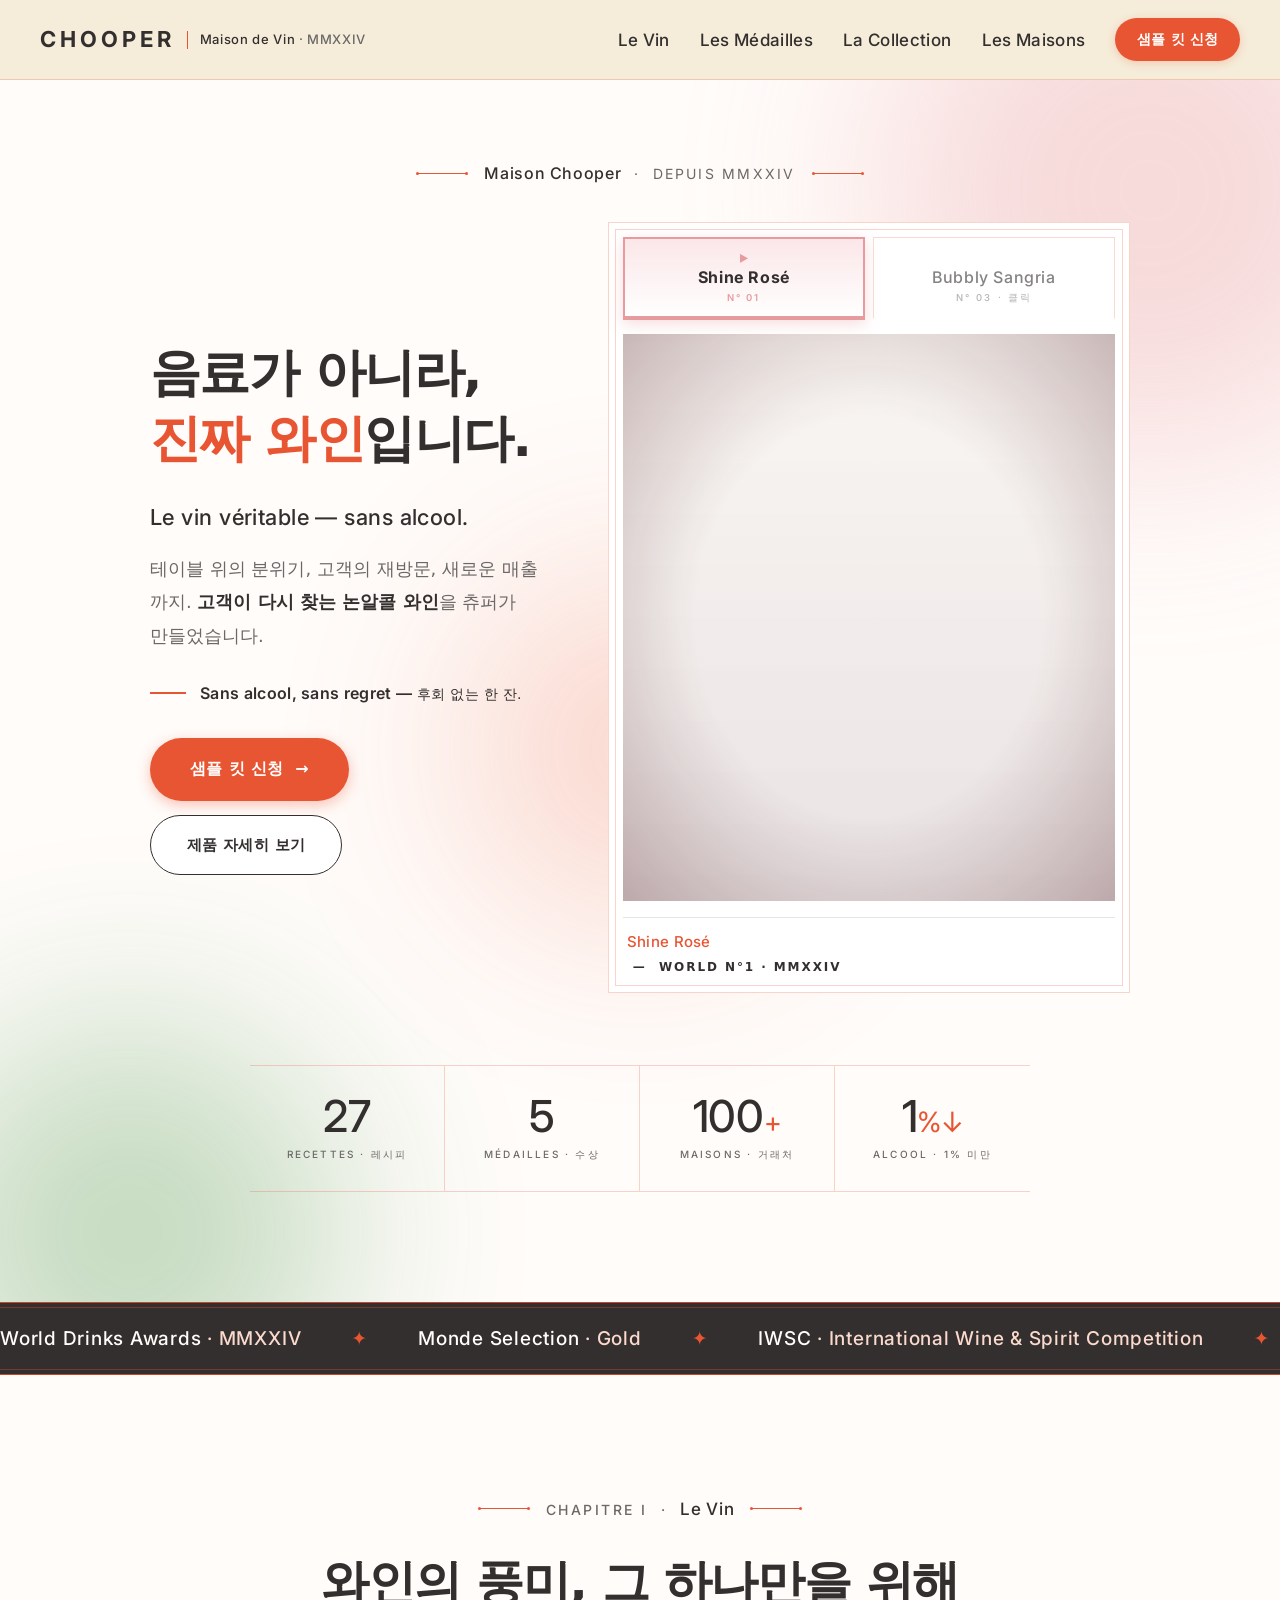
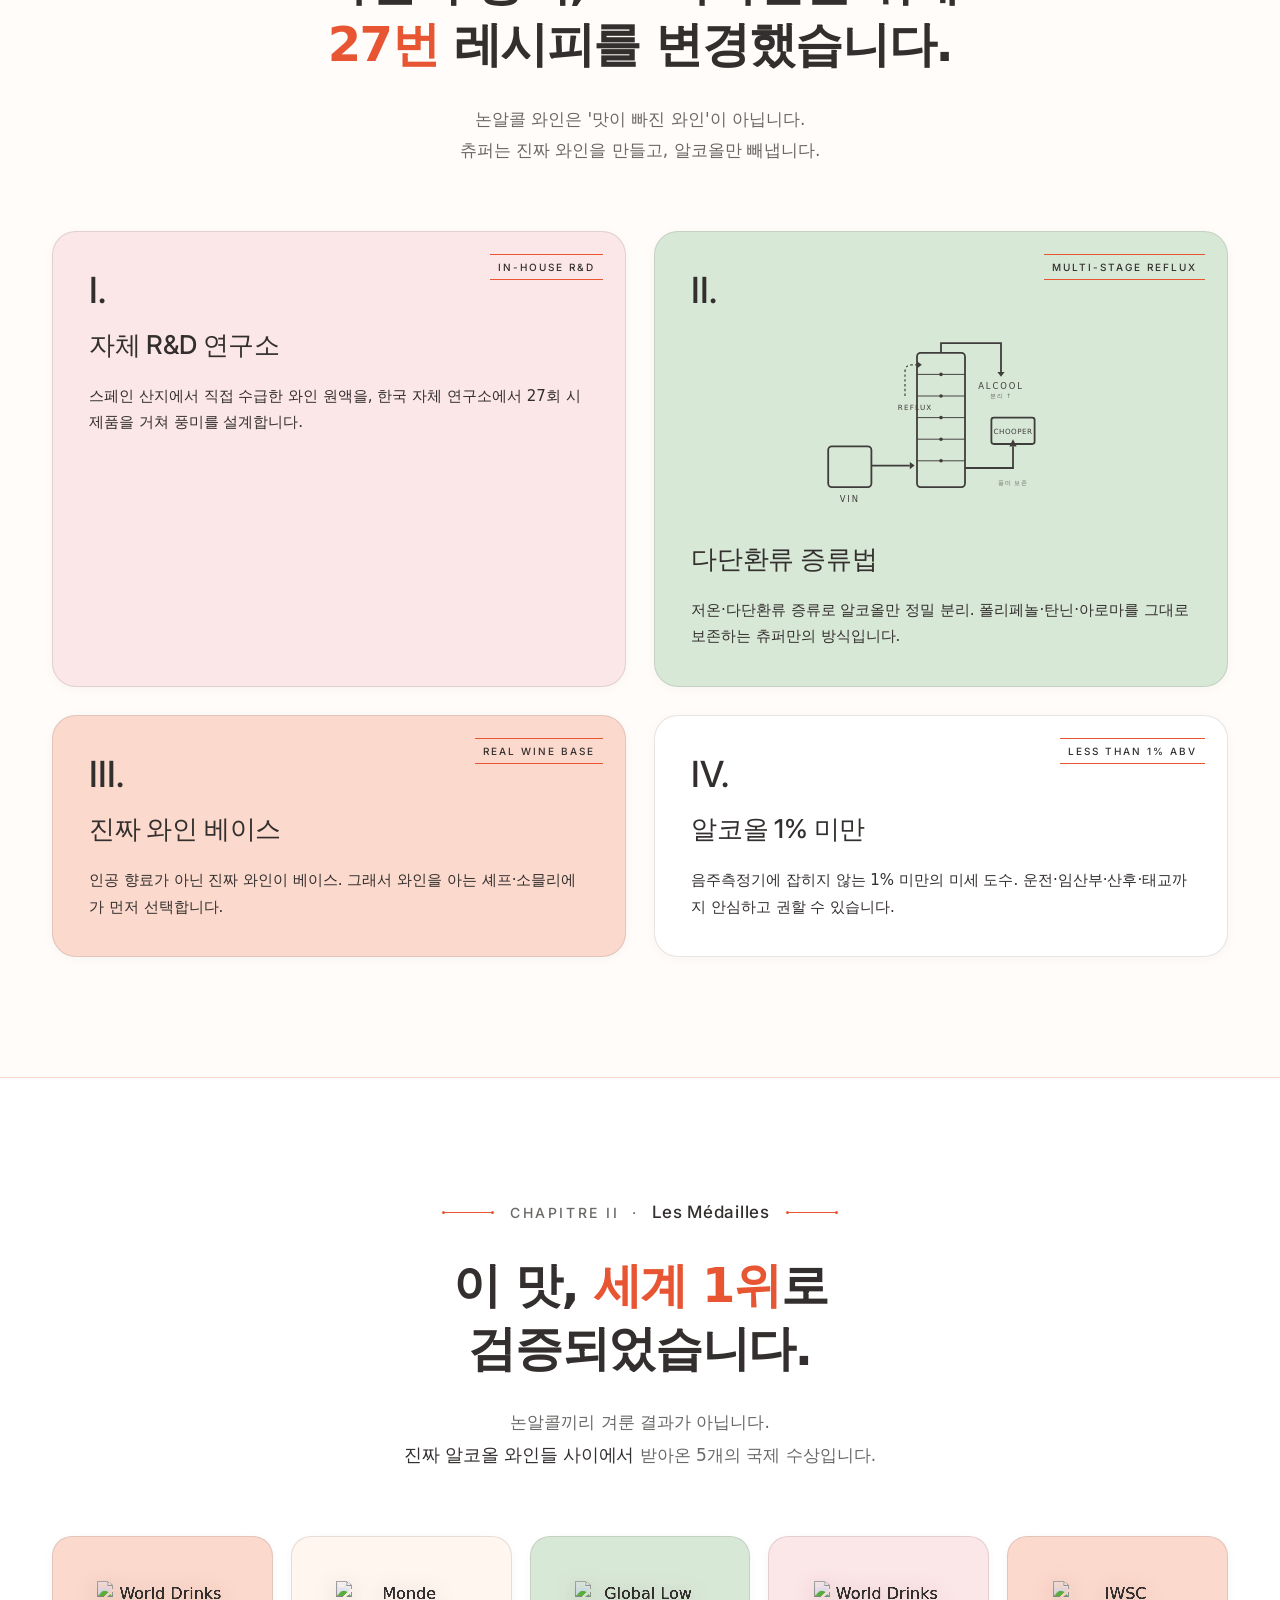
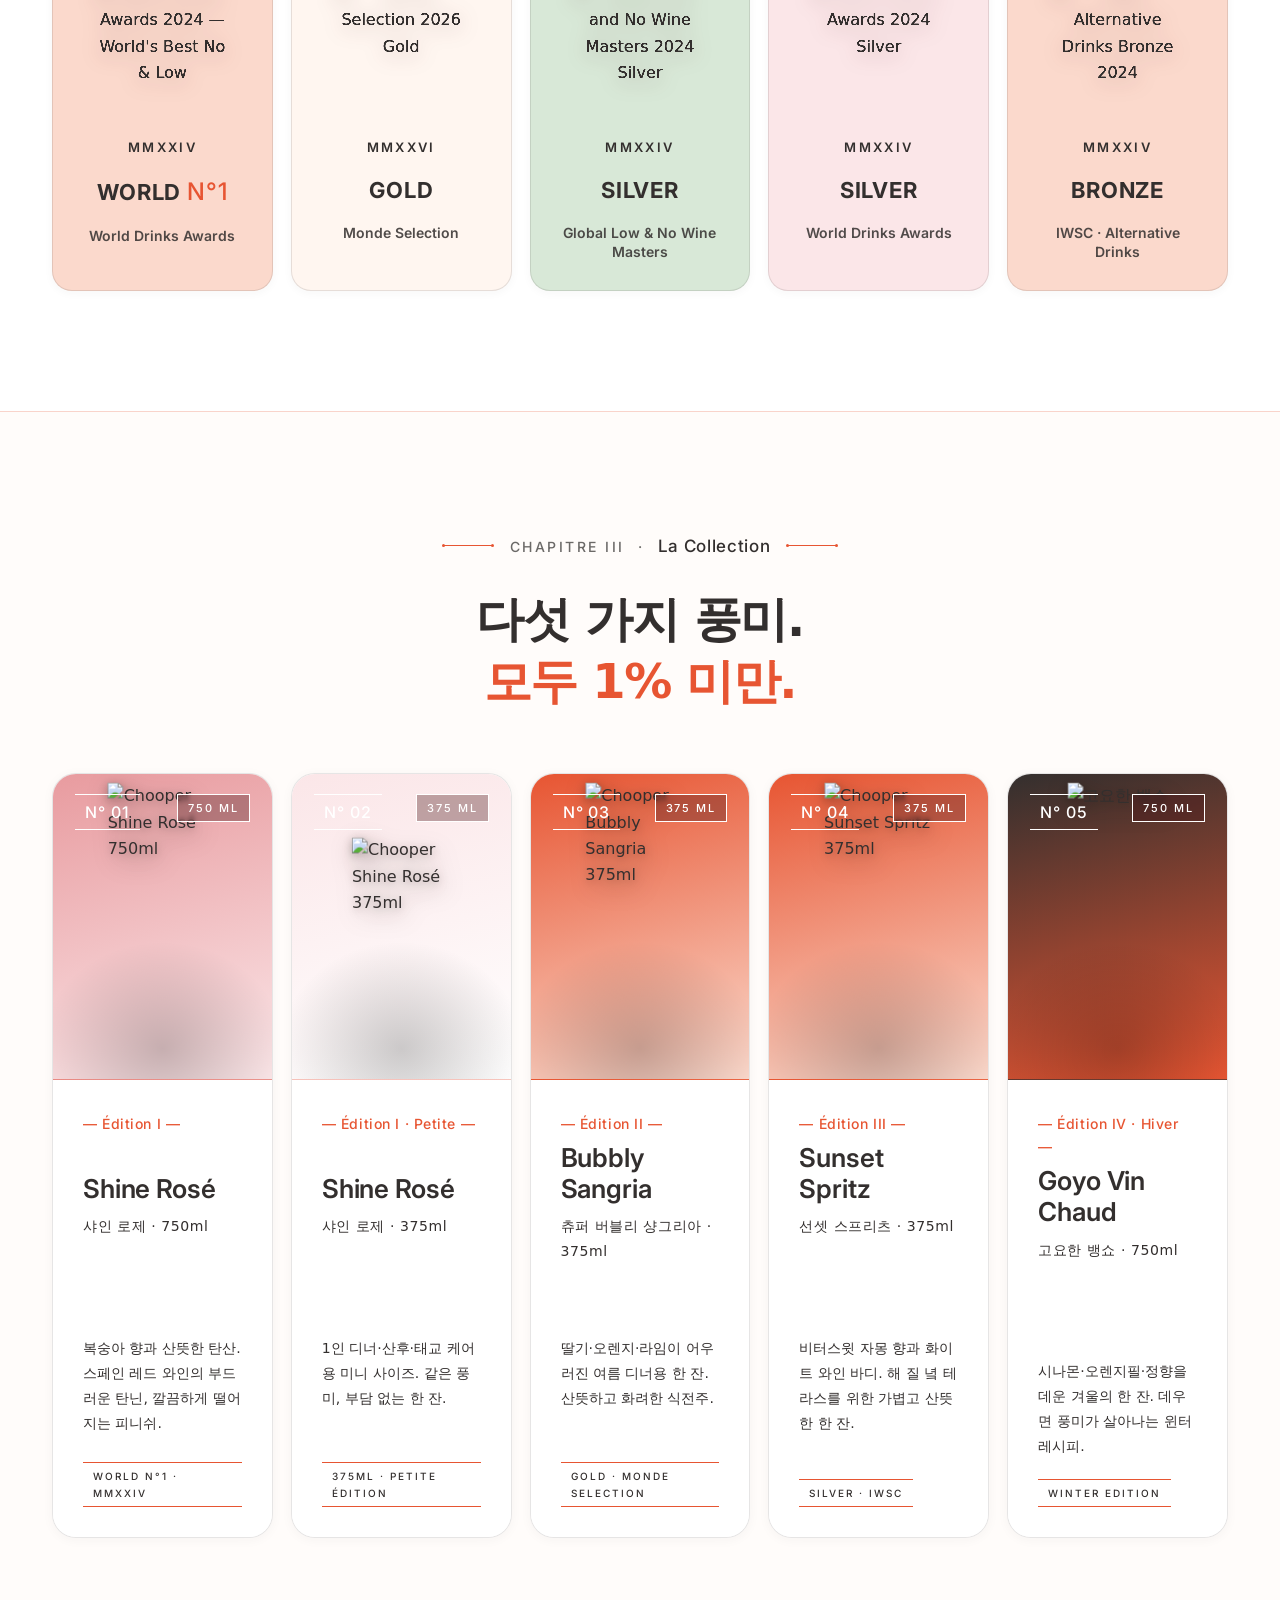
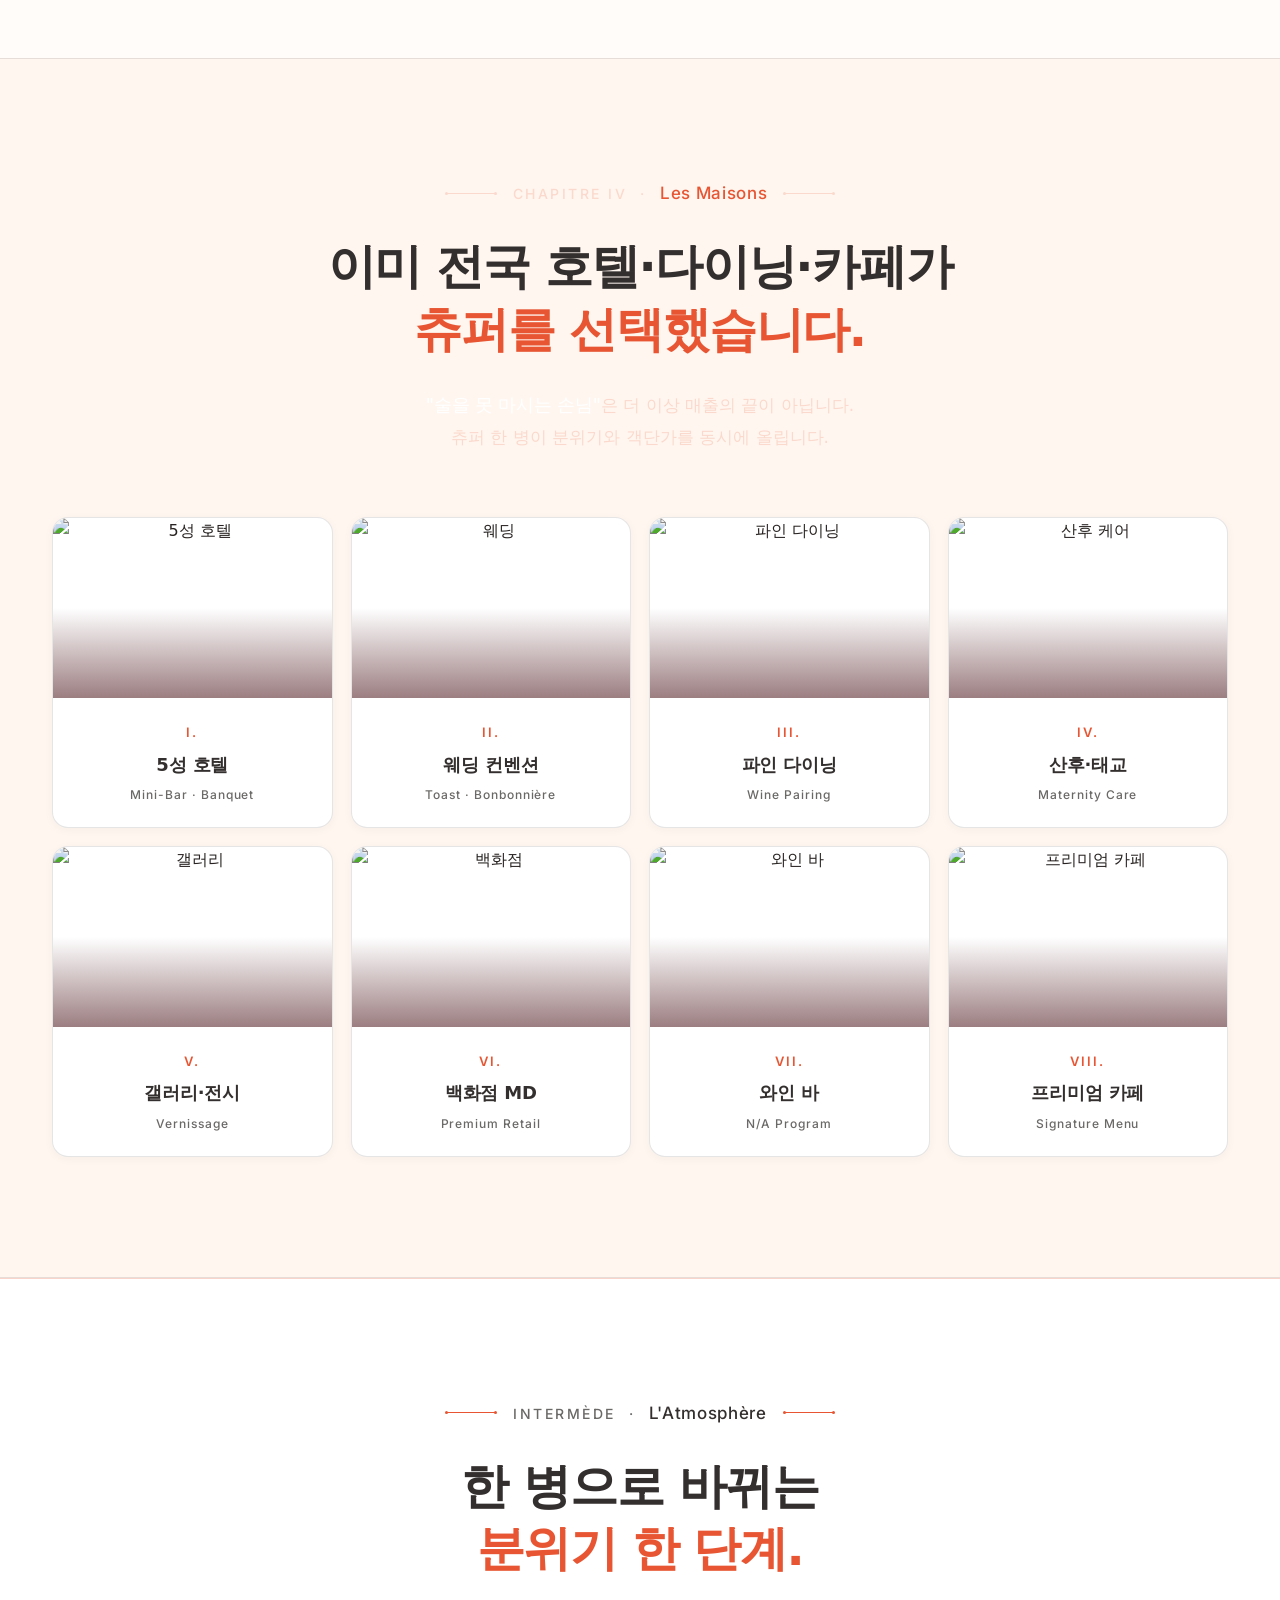
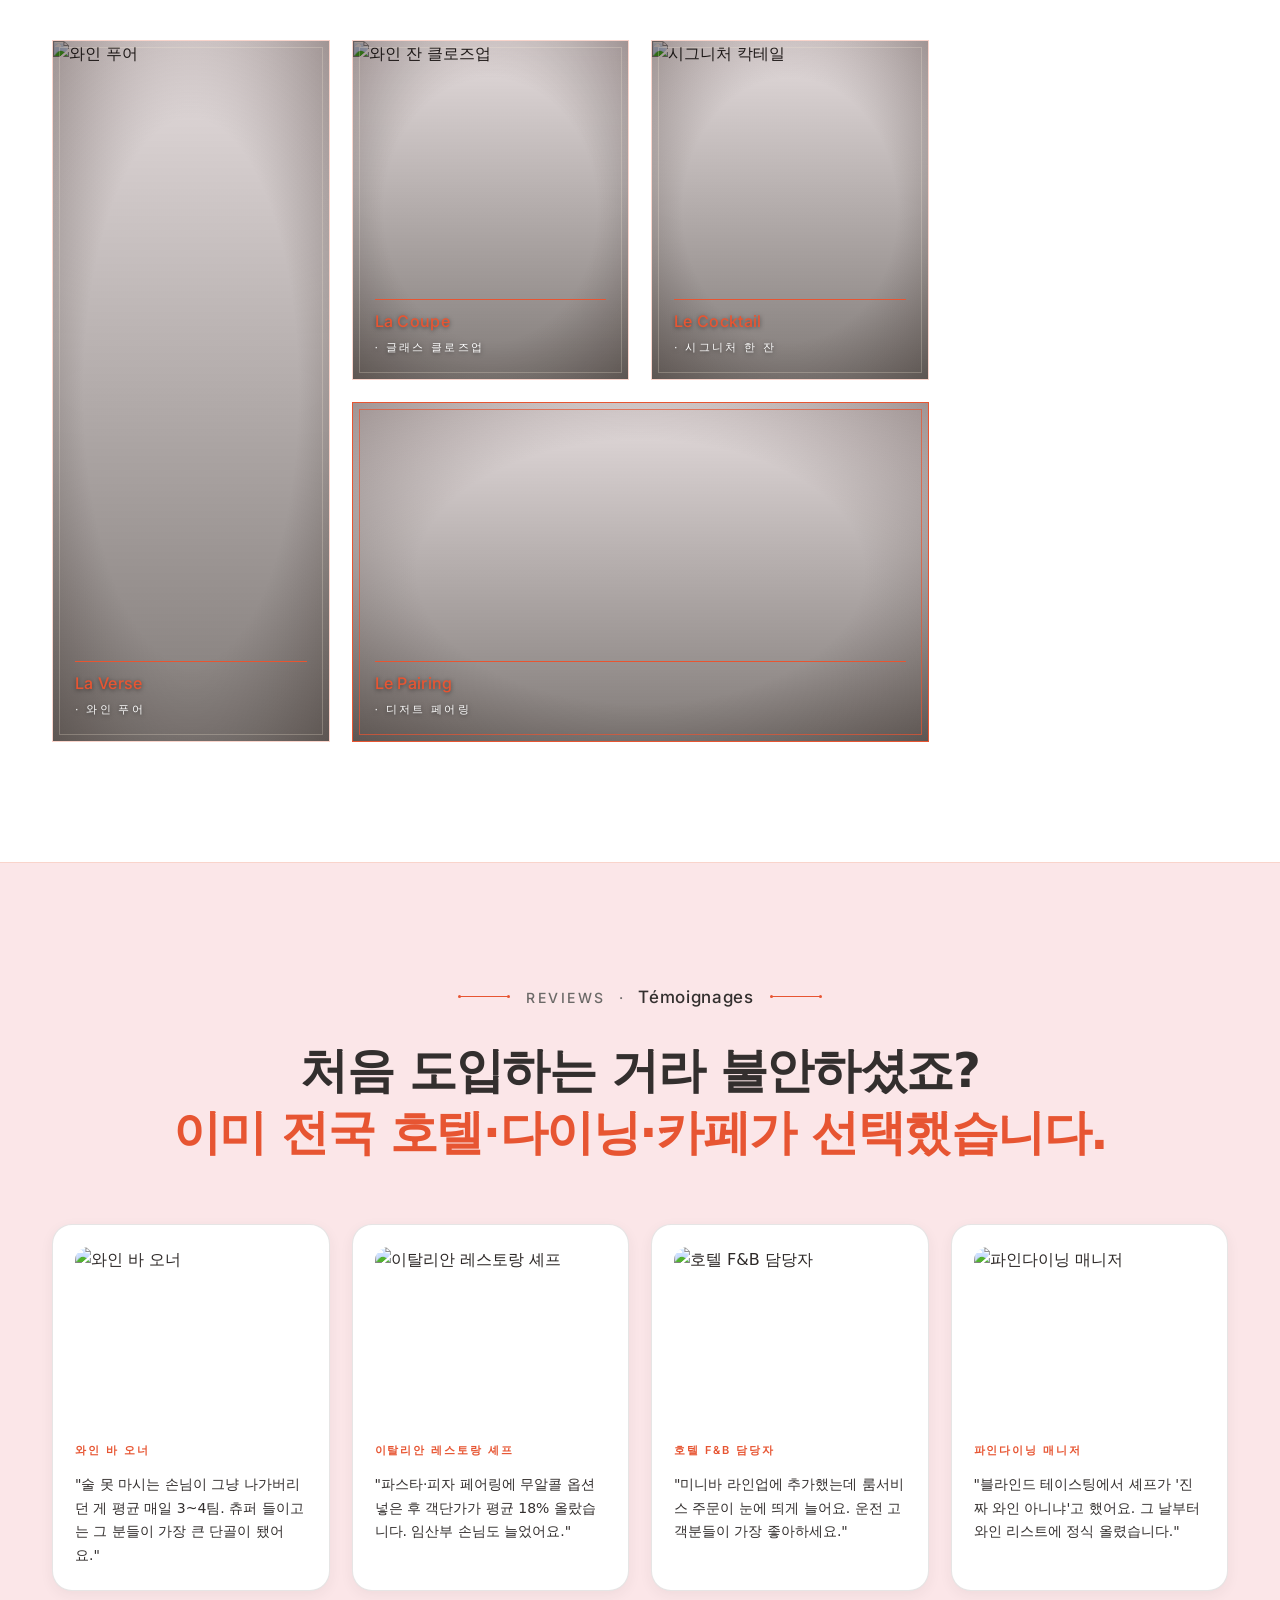
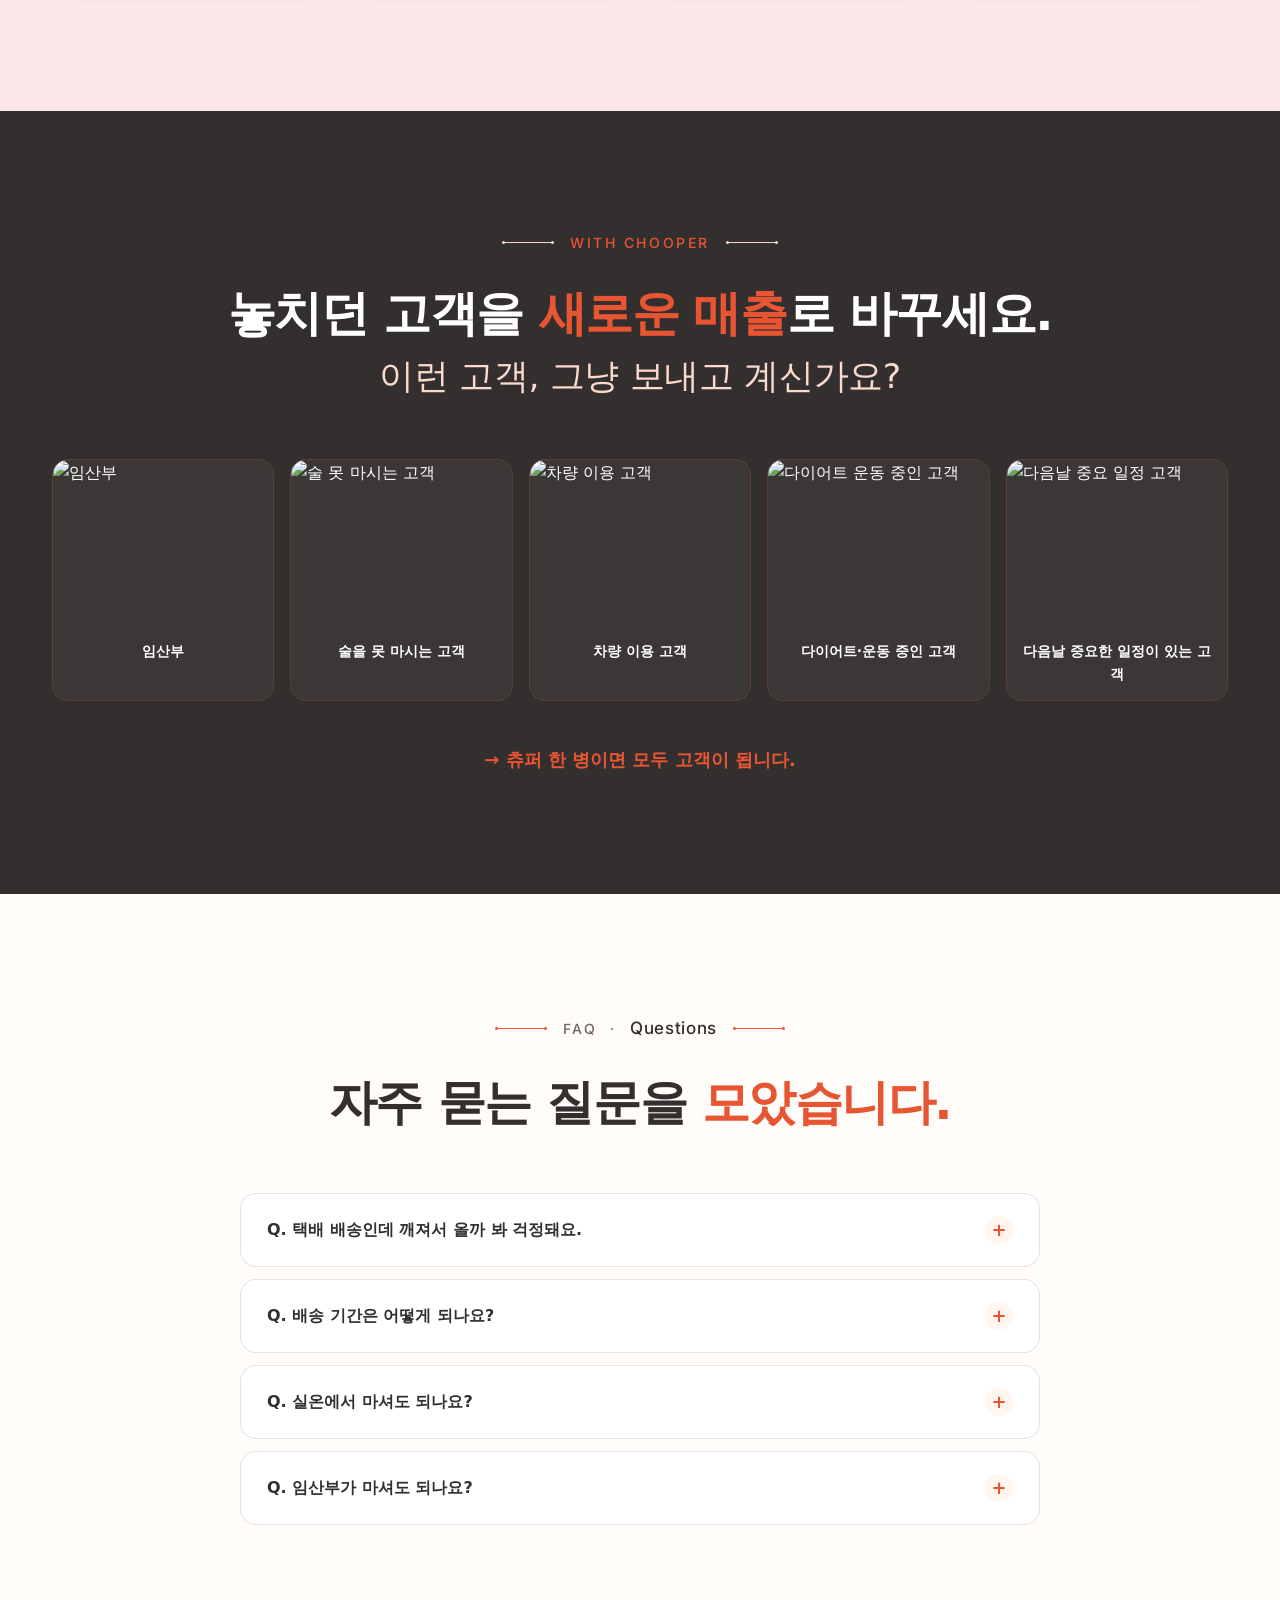
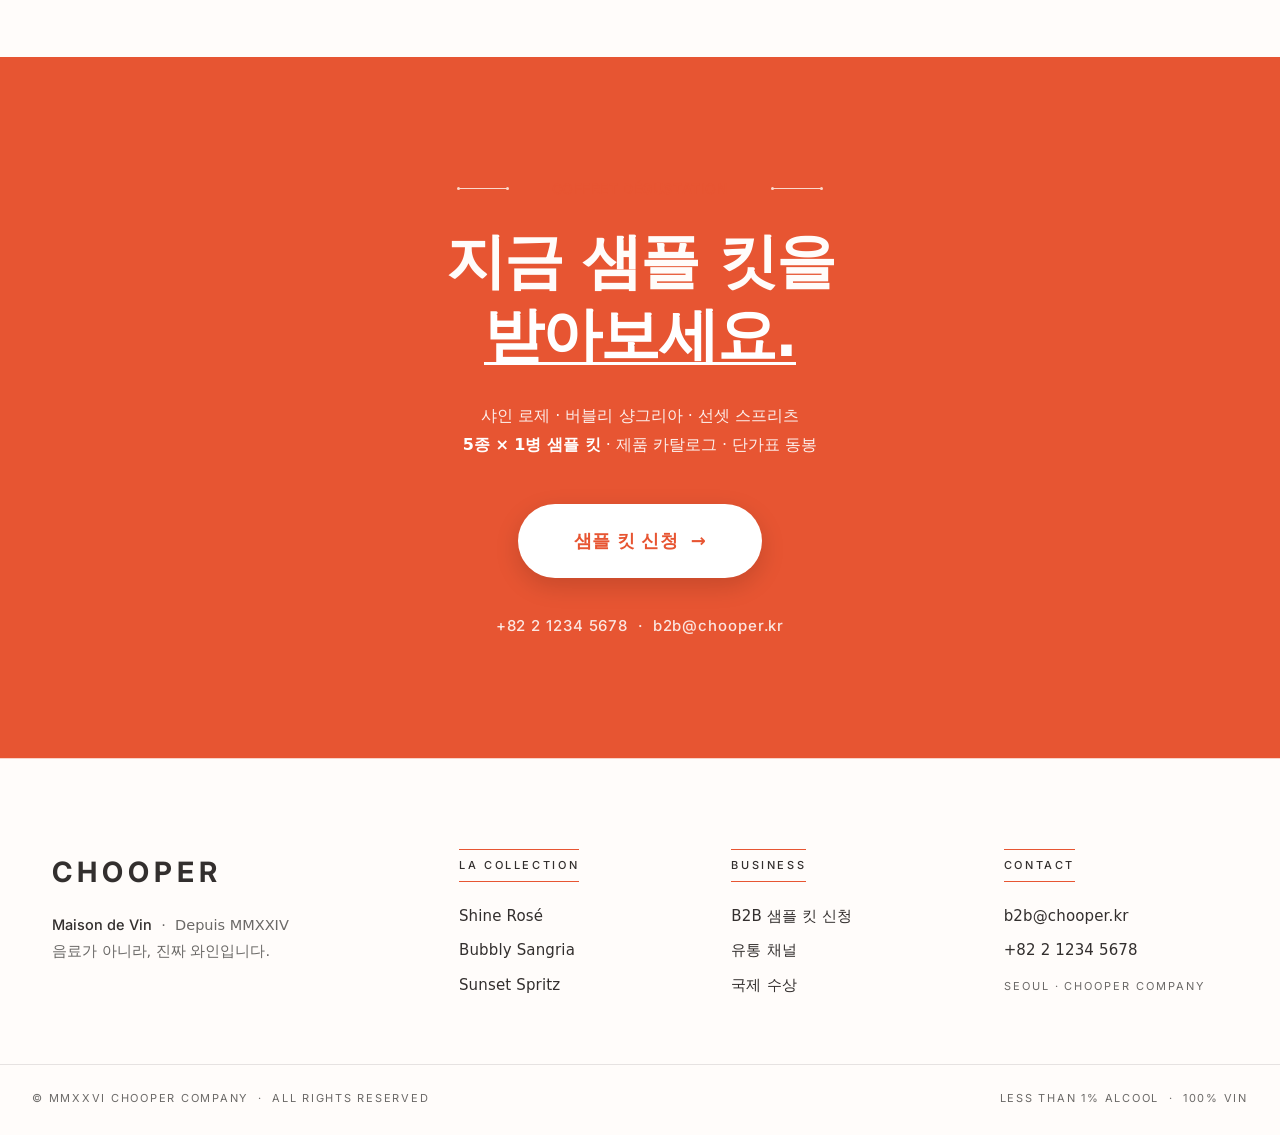
==== commit 9d53b341: "fix: '무료' 워딩 완전 제거 — 모든 위치에서 삭제 - '무료 샘플 킷 신청' → '샘플 킷 신청' (Hero btn-primary x2, CTA btn-big) - '3종 " ====
--- a/index.html
+++ b/index.html
@@ -77,7 +77,7 @@
         </div>
 
         <div class="hero-cta">
-          <a href="inquiry.html" class="btn-primary">무료 샘플 킷 신청 &nbsp;→</a>
+          <a href="inquiry.html" class="btn-primary">샘플 킷 신청 &nbsp;→</a>
           <a href="#why" class="btn-ghost">제품 자세히 보기</a>
         </div>
       </div>
@@ -548,9 +548,9 @@
     </h2>
     <p class="cta-sub">
       샤인 로제 · 버블리 샹그리아 · 선셋 스프리츠<br>
-      <b>3종 × 1병 무료</b> · 제품 카탈로그 · 단가표 동봉
+      <b>5종 × 1병 샘플 킷</b> · 제품 카탈로그 · 단가표 동봉
     </p>
-    <a href="inquiry.html" class="btn-big">무료 샘플 킷 신청 &nbsp;→</a>
+    <a href="inquiry.html" class="btn-big">샘플 킷 신청 &nbsp;→</a>
     <p class="cta-foot">+82 2 1234 5678 &nbsp;·&nbsp; b2b@chooper.kr</p>
   </div>
 </section>
